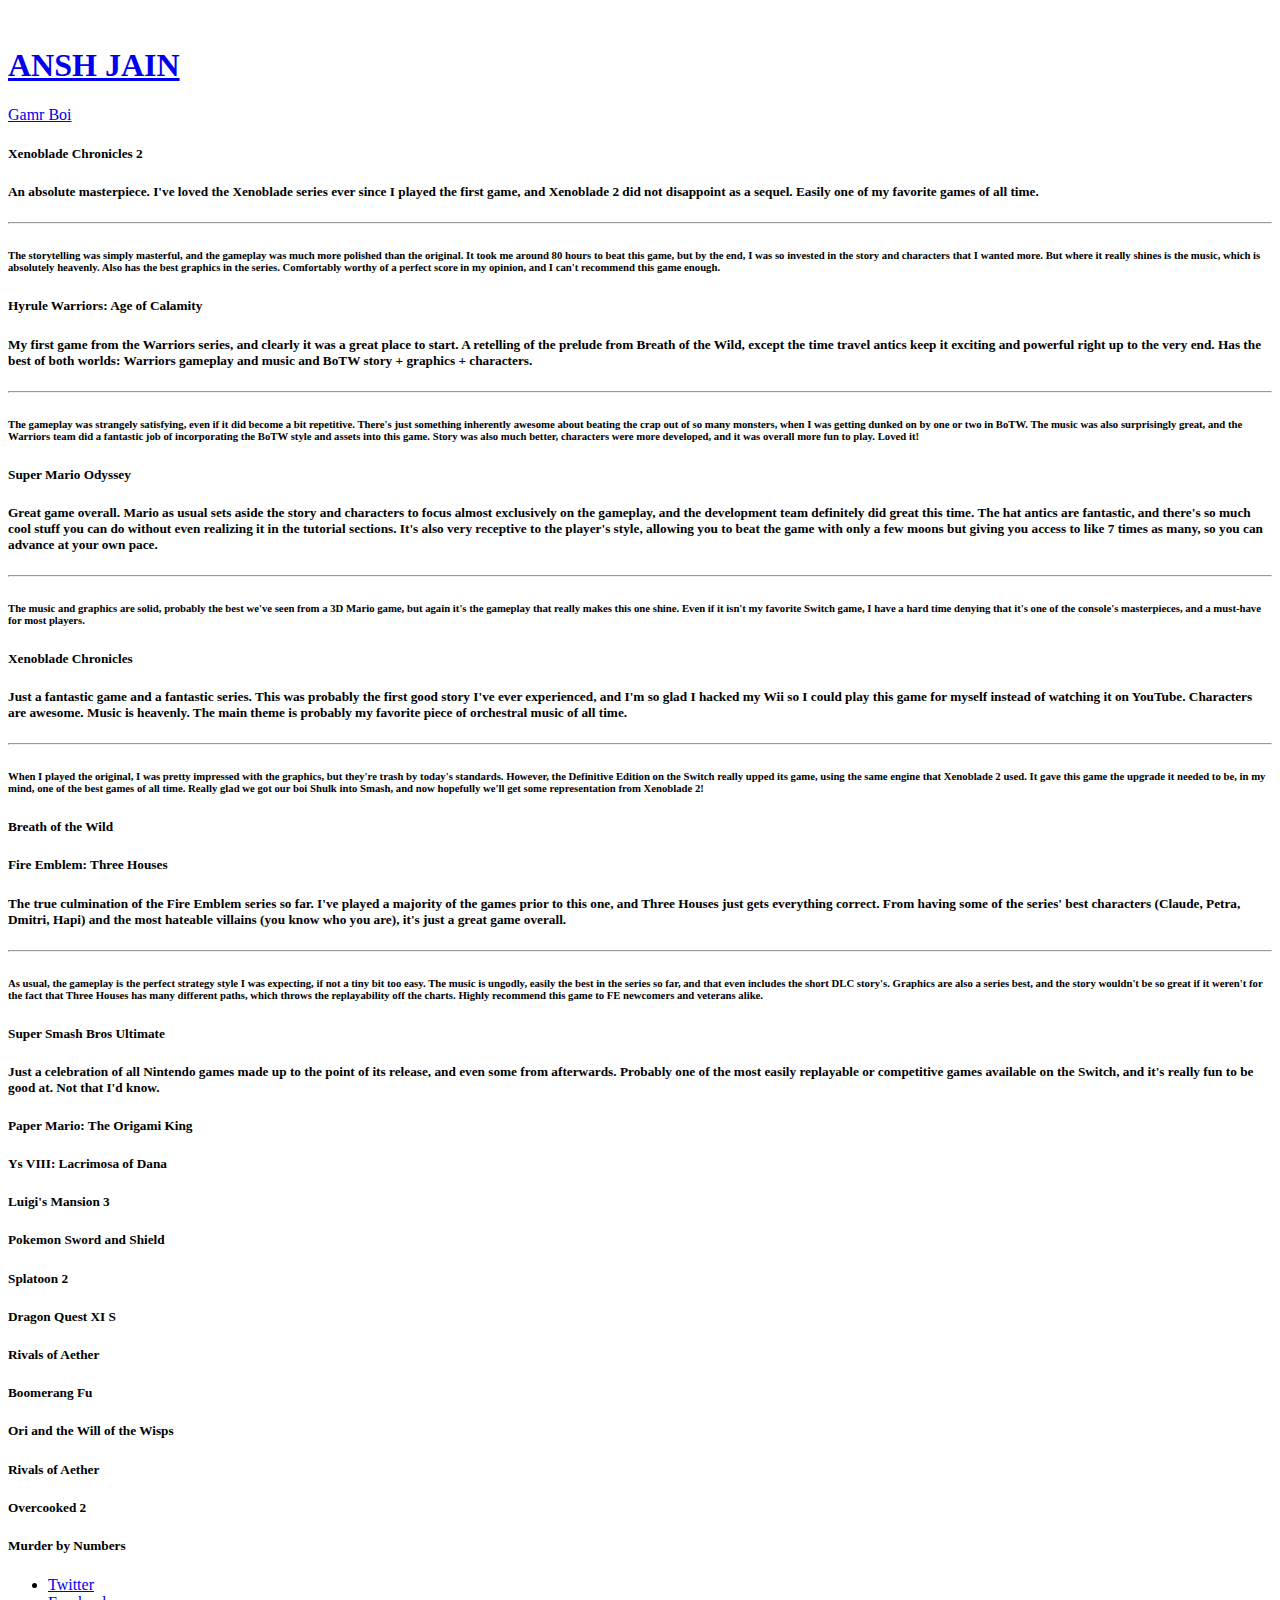
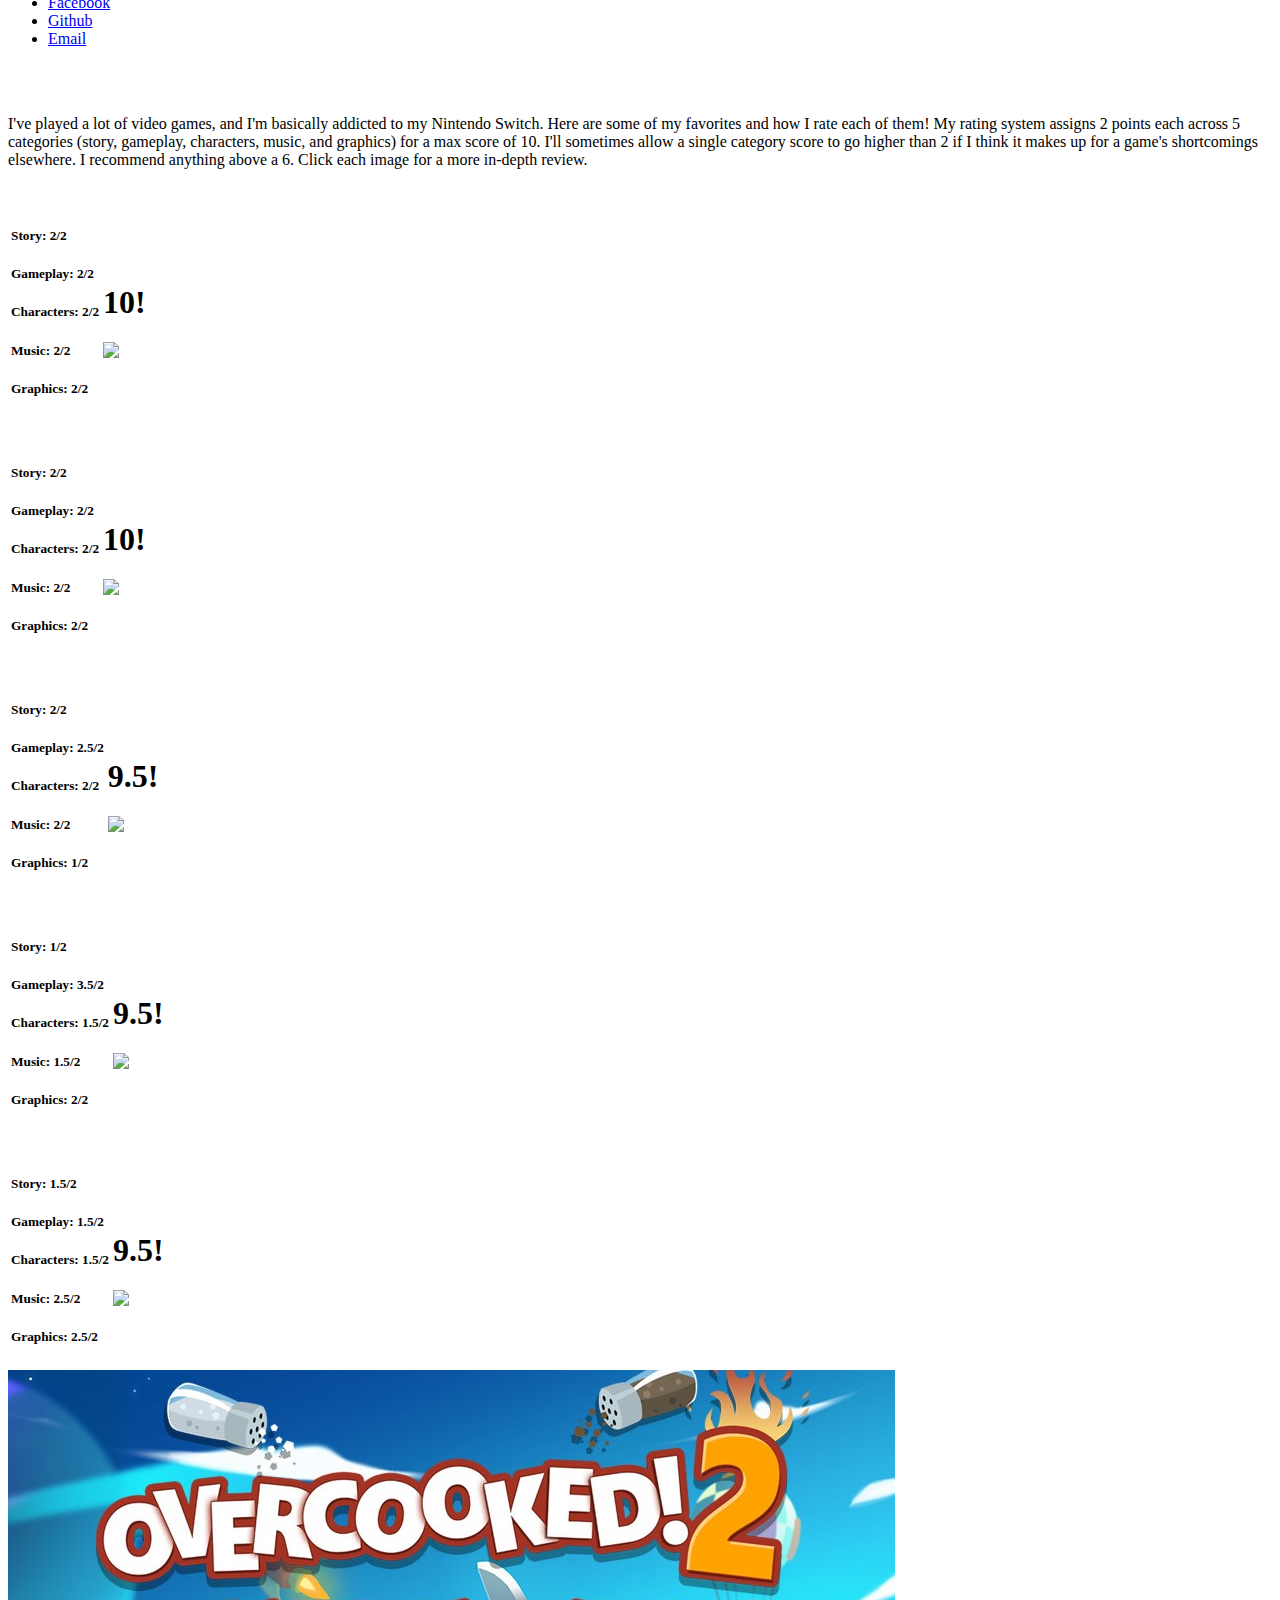
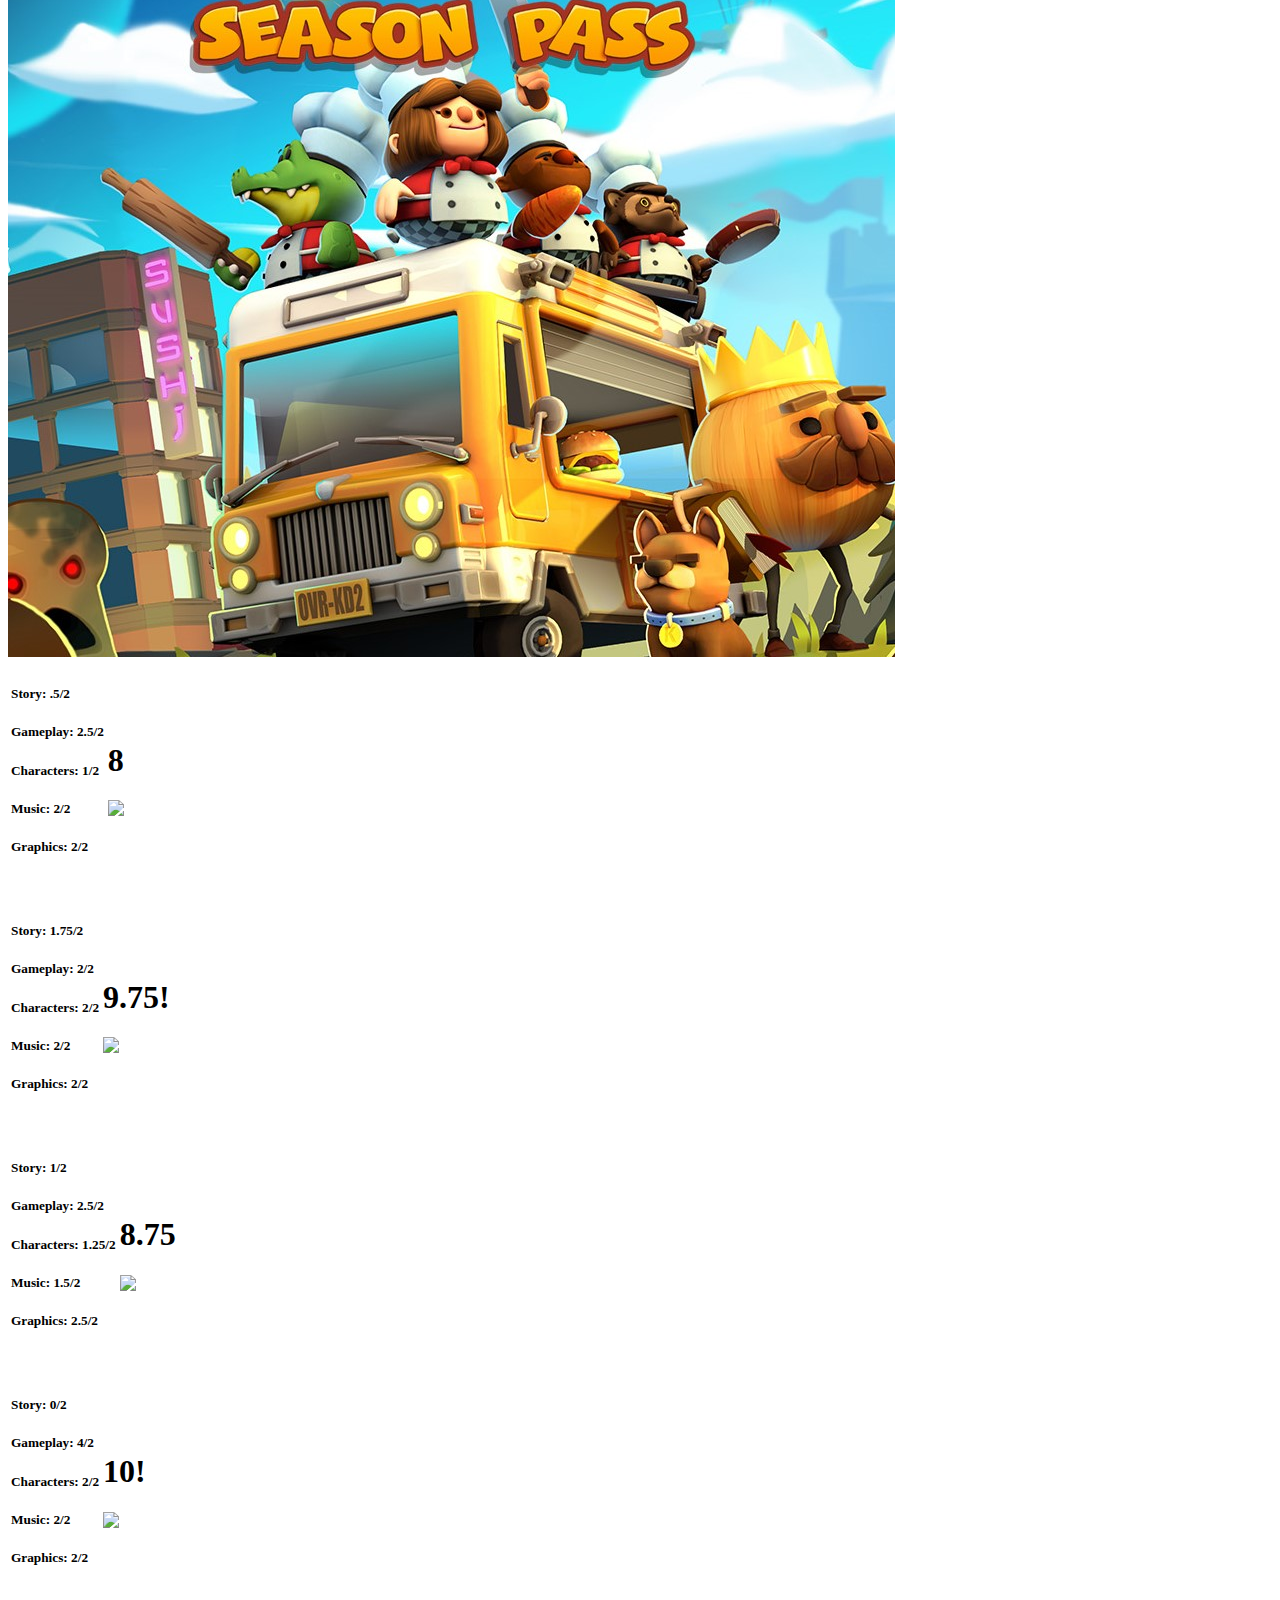
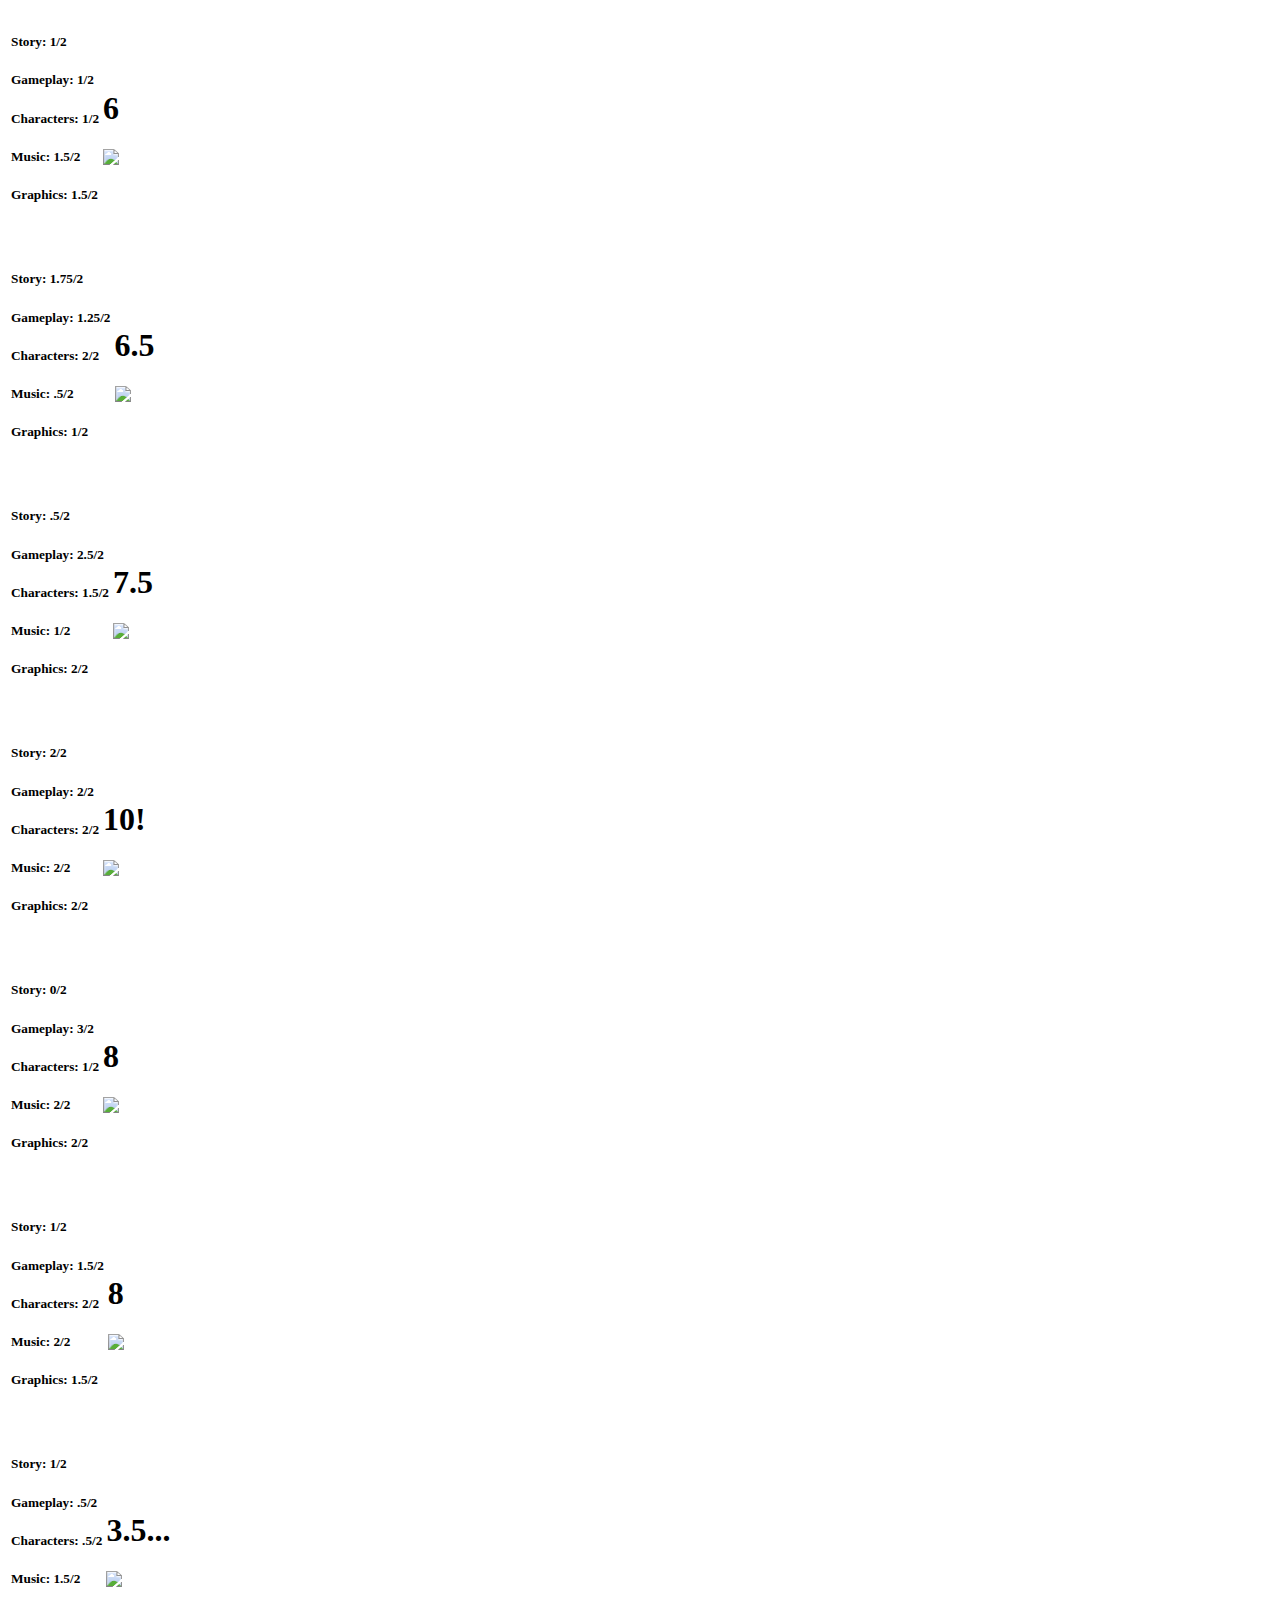
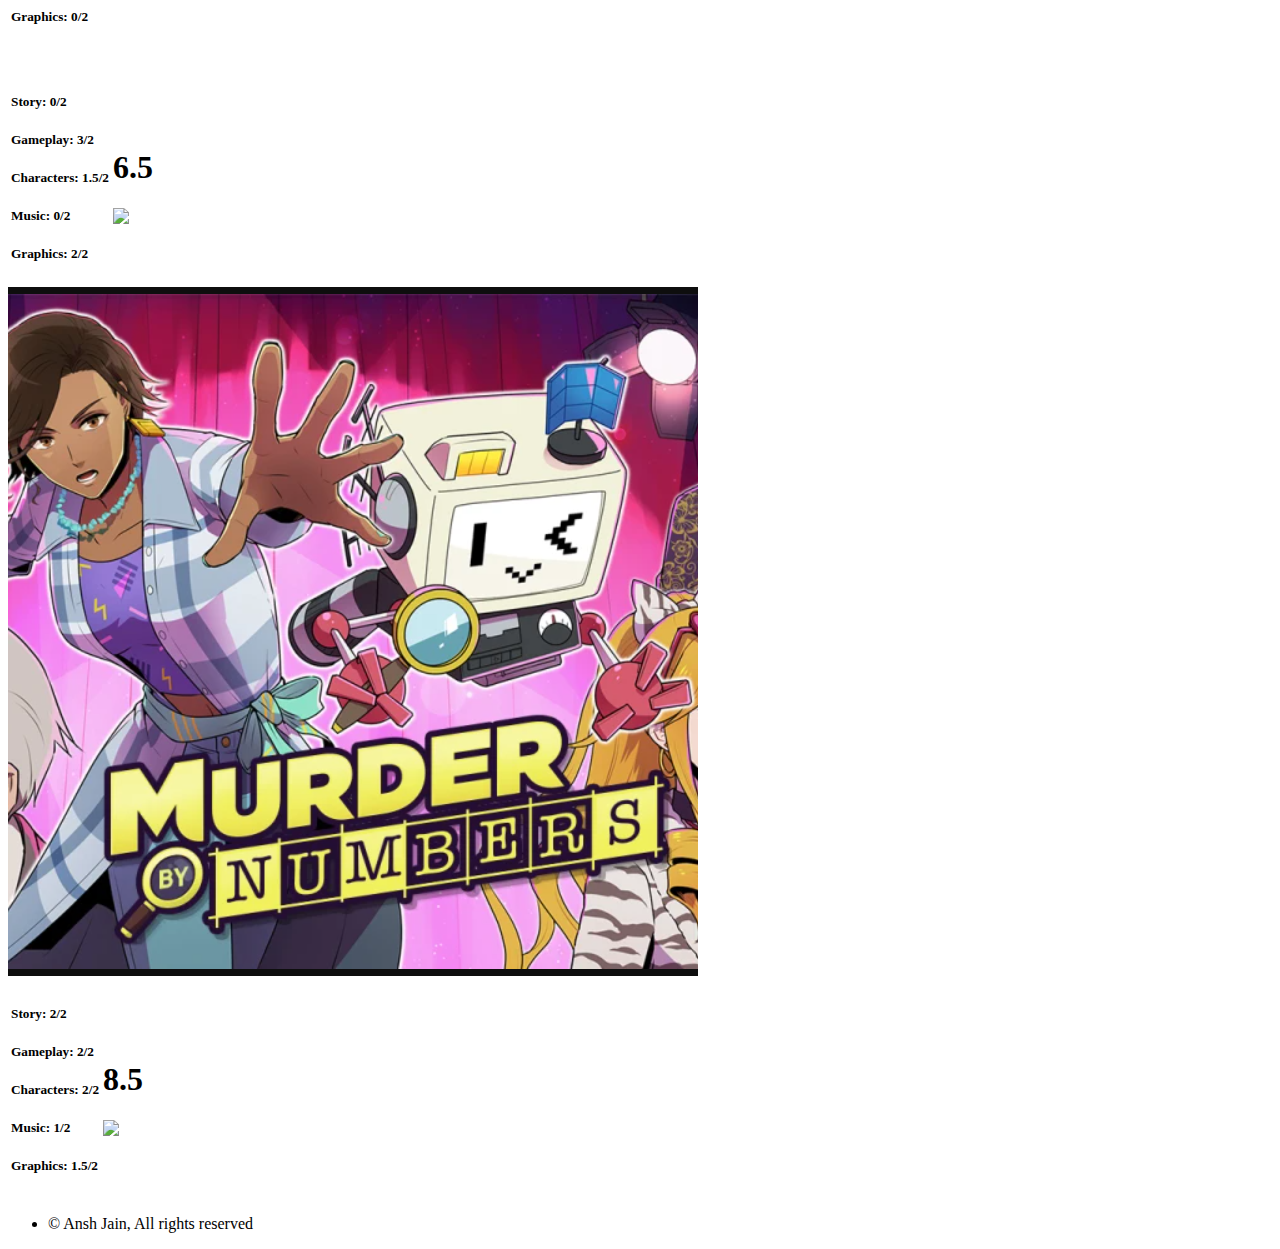
==== gamereviews.html @ 46b26604 "botw update" ====
<!DOCTYPE HTML>
<html>

<head>
    <title>Ansh Jain</title>
    <meta charset="utf-8" />
    <meta name="viewport"
        content="user-scalable=no, initial-scale=1, maximum-scale=1, minimum-scale=1, width=device-width">
    <meta property="og:title" content="Ansh Jain">
    <meta property="og:site_name" content="gamebot2">
    <meta property="og:url" content="gamebot2.com">
    <meta property="og:description" content="My name is Ansh Jain. I'm a CS major at UT Austin.">
    <meta property="og:type" content="profile">
    <link rel="stylesheet"
        href="https://cdn.rawgit.com/konpa/devicon/df6431e323547add1b4cf45992913f15286456d3/devicon.min.css">
    <link rel="stylesheet" href="assets/css/main.css" />
    <link rel="stylesheet" href="assets/css/game.css" />
    <link rel="stylesheet" href="assets/css/micromodal.min.css" />
    <link rel="icon" href="images/favicon.png" sizes="16x16" type="image/png">
    <script src="gamedisplay.js"></script>
</head>

<body class="is-preload">

    <!-- Header -->
    <div id="header">

        <div class="top">

            <!-- Logo -->
            <a href="index.html">
                <div id="logo">
                    <span class="image avatar48"><img src="images/AnshAvatar.png" alt="" /></span>
                    <h1 id="title">ANSH JAIN</h1>
                    <p>Gamr Boi</p>
                </div>
            </a>

            <!-- Nav -->
            <div id="xc2" class="review">
                <h5 class="title">Xenoblade Chronicles 2</h5>
                <h5 class="reviewtext">
                    An absolute masterpiece. I've loved the Xenoblade series
                    ever since I played the first game, and Xenoblade 2 did not
                    disappoint as a sequel. Easily one of my favorite games of all 
                    time.
                </h5>
                <hr>
                <h6>The storytelling was simply masterful, and the gameplay was much more polished than the original. It 
                    took me around 80 hours to beat this game, but by the end, I was so invested in the story and characters
                    that I wanted more. But where it really shines is the music, which is absolutely heavenly.
                    Also has the best graphics in the series. Comfortably worthy
                    of a perfect score in my opinion, and I can't recommend this game enough. 
                </h6>
            </div>

            <div id="hwaoc" class="review">
                <h5 class="title">Hyrule Warriors: Age of Calamity</h5>
                <h5 class="reviewtext">
                    My first game from the Warriors series, and clearly it was a great place
                    to start. A retelling of the prelude from Breath of the Wild, except the 
                    time travel antics keep it exciting and powerful right up to the very end. 
                    Has the best of both worlds: Warriors gameplay and music and BoTW story + graphics + characters.
                </h5>
                <hr>
                <h6>
                    The gameplay was strangely satisfying, even if it did become a bit repetitive.
                    There's just something inherently awesome about beating the crap out of so many
                    monsters, when I was getting dunked on by one or two in BoTW. The music was also surprisingly great, and the Warriors team did a fantastic job of incorporating the BoTW style and assets into this game. Story was also much better, characters were more developed, and it was overall more fun to play. Loved it!
                </h6>
            </div>

            <div id="smo" class="review">
                <h5 class="title">Super Mario Odyssey</h5>
                <h5 class="reviewtext">
                    Great game overall. Mario as usual sets aside the story and characters to focus almost
                    exclusively on the gameplay, and the development team definitely did great this time. 
                    The hat antics are fantastic, and there's so much cool stuff you can do without even 
                    realizing it in the tutorial sections. It's also very receptive to the player's style,
                    allowing you to beat the game with only a few moons but giving you access to like 7 times
                    as many, so you can advance at your own pace. 
                </h5>
                <hr>
                <h6>
                    The music and graphics are solid, probably the best we've seen from a 3D Mario game,
                    but again it's the gameplay that really makes this one shine. Even if it isn't my 
                    favorite Switch game, I have a hard time denying that it's one of the console's 
                    masterpieces, and a must-have for most players. 
                </h6>
            </div>

            <div id="xc" class="review">
                <h5 class="title">Xenoblade Chronicles</h5>
                <h5 class="reviewtext">
                    Just a fantastic game and a fantastic series. This was probably the first good 
                    story I've ever experienced, and I'm so glad I hacked my Wii so I could play this
                    game for myself instead of watching it on YouTube. Characters are awesome. Music is
                    heavenly. The main theme is probably my favorite piece of orchestral music of all time.
                </h5>
                <hr>
                <h6>
                    When I played the original, I was pretty impressed with the graphics, but they're trash 
                    by today's standards. However, the Definitive Edition on the Switch really upped its game,
                    using the same engine that Xenoblade 2 used. It gave this game the upgrade it needed to be,
                    in my mind, one of the best games of all time. Really glad we got our boi Shulk into Smash,
                    and now hopefully we'll get some representation from Xenoblade 2!
                </h6>
            </div>

            <div id="botw" class="review">
                <h5 class="title">Breath of the Wild</h5>
            </div>

            <div id="fe3h" class="review">
                <h5 class="title">Fire Emblem: Three Houses</h5>
                <h5 class="reviewtext">
                    The true culmination of the Fire Emblem series so far. I've played a majority of the games 
                    prior to this one, and Three Houses just gets everything correct. From having some of the
                    series' best characters (Claude, Petra, Dmitri, Hapi) and the most hateable villains (you know
                    who you are), it's just a great game overall.
                </h5>
                <hr>
                <h6>
                    As usual, the gameplay is the perfect strategy style I was expecting, if not a tiny bit too easy. 
                    The music is ungodly, easily the best in the series so far, and that even includes the short DLC 
                    story's. Graphics are also a series best, and the story wouldn't be so great if it weren't for the 
                    fact that Three Houses has many different paths, which throws the replayability off the charts. 
                    Highly recommend this game to FE newcomers and veterans alike.
                </h6>
            </div>

            <div id="ssbu" class="review">
                <h5 class="title">Super Smash Bros Ultimate</h5>
                <h5 class="reviewtext">
                   Just a celebration of all Nintendo games made up to the point of its release, and 
                   even some from afterwards. Probably one of the most easily replayable or competitive 
                   games available on the Switch, and it's really fun to be good at. Not that I'd know.
                </h5>
            </div>

            <div id="pmok" class="review">
                <h5 class="title">Paper Mario: The Origami King</h5>
            </div>

            <div id="ys" class="review">
                <h5 class="title">Ys VIII: Lacrimosa of Dana</h5>
            </div>

            <div id="lm3" class="review">
                <h5 class="title">Luigi's Mansion 3</h5>
            </div>

            <div id="psps" class="review">
                <h5 class="title">Pokemon Sword and Shield</h5>
            </div>

            <div id="s2" class="review">
                <h5 class="title">Splatoon 2</h5>
            </div>

            <div id="dqxi" class="review">
                <h5 class="title">Dragon Quest XI S</h5>
            </div>

            <div id="roa" class="review">
                <h5 class="title">Rivals of Aether</h5>
            </div>

            <div id="bf" class="review">
                <h5 class="title">Boomerang Fu</h5>
            </div>

            <div id="oww" class="review">
                <h5 class="title">Ori and the Will of the Wisps</h5>
            </div>

            <div id="roa" class="review">
                <h5 class="title">Rivals of Aether</h5>
            </div>

            <div id="o2" class="review">
                <h5 class="title">Overcooked 2</h5>
            </div>

            <div id="mbn" class="review">
                <h5 class="title">Murder by Numbers</h5>
            </div>

        </div>

        <div class="bottom">

            <!-- Social Icons -->
            <ul class="icons">
                <li><a href="http://www.linkedin.com/in/anshjain-145" class="icon fa-linkedin"><span
                            class="label">Twitter</span></a></li>
                <li><a href="https://www.facebook.com/profile.php?id=100011548208256" class="icon fa-facebook"><span
                            class="label">Facebook</span></a></li>
                <li><a href="https://github.com/Gamebot2" class="icon fa-github"><span class="label">Github</span></a>
                </li>
                <li><a href="mailto:ansh.jain1@outlook.com" class="icon fa-envelope"><span
                            class="label">Email</span></a></li>
            </ul>

        </div>

    </div>

    <!-- Main -->
    <div id="main">

        <!-- Intro -->
        <section id="top" class="one dark cover" style="background-image:url('./gameimages/background.jpg');">
            <div class="container">

                <header style="color:white;width:50%;margin-left:auto;margin-right:auto;">
                    <h2 class="alt"><strong style="font-weight: bolder;">Videogame Reviews!</strong>
                </header>

            </div>
        </section>


        <!-- Portfolio -->
        <section id="portfolio" class="two">
            <div class="container">

                <p>
                    I've played a lot of video games, and I'm basically addicted to my Nintendo Switch. Here are some of
                    my favorites and how I rate each of them! My rating system assigns 2 points each across 
                    5 categories (story, gameplay, characters, music, and graphics) for a max score of 10. I'll
                    sometimes allow a single category score to go higher than 2 if I think it makes up for a game's
                    shortcomings elsewhere. I recommend anything above a 6. Click each image for a more in-depth review.
                </p>

                <div class="row">
                    <div class="col-4 col-12-mobile">
                        <article class="item">
                            <a class="image fit" onclick="toggleReview('xc2')">
                                <img src="gameimages/xc2.jpg" alt="" />
                            </a>
                            <table style="padding: 0;">
                                <tr>
                                    <td>
                                        <header>
                                            <div class="ratings" style="text-align: left;">
                                                <h5>Story: <span class="rating">2/2</span></h5>
                                                <h5>Gameplay: <span class="rating">2/2</span></h5>
                                                <h5>Characters: <span class="rating">2/2</span></h5>
                                                <h5>Music: <span class="rating">2/2</span></h5>
                                                <h5>Graphics: <span class="rating">2/2</span></h5>
                                            </div>
                                        </header>
                                    </td>
                                    <td class="hullo">
                                        <h1 class="score">10!</h1>
                                        <img class="switch" src="gameimages/nswitch.png">
                                    </td>
                                </tr>
                            </table>
                        </article>
                        <article class="item">
                            <a class="image fit" onclick="toggleReview('fe3h')">
                                <img src="gameimages/fe3h.jpg" alt="" />
                            </a>
                            <table style="padding: 0;">
                                <tr>
                                    <td>
                                        <header>
                                            <div class="ratings" style="text-align: left;">
                                                <h5>Story: <span class="rating">2/2</span></h5>
                                                <h5>Gameplay: <span class="rating">2/2</span></h5>
                                                <h5>Characters: <span class="rating">2/2</span></h5>
                                                <h5>Music: <span class="rating">2/2</span></h5>
                                                <h5>Graphics: <span class="rating">2/2</span></h5>
                                            </div>
                                        </header>
                                    </td>
                                    <td class="hullo">
                                        <h1 class="score">10!</h1>
                                        <img class="switch" src="gameimages/nswitch.png">
                                    </td>
                                </tr>
                            </table>
                        </article>

                        <article class="item">
                            <a class="image fit" onclick="toggleReview('ys')">
                                <img src="gameimages/ys.jpg" alt="" />
                            </a>
                            <table style="padding: 0;">
                                <tr>
                                    <td>
                                        <header>
                                            <div class="ratings" style="text-align: left;">
                                                <h5>Story: <span class="rating">2/2</span></h5>
                                                <h5>Gameplay: <span class="rating">2.5/2</span></h5>
                                                <h5>Characters: <span class="rating">2/2</span></h5>
                                                <h5>Music: <span class="rating">2/2</span></h5>
                                                <h5>Graphics: <span class="rating">1/2</span></h5>
                                            </div>
                                        </header>
                                    </td>
                                    <td class="hullo">
                                        <h1 class="score">9.5!</h1>
                                        <img class="switch" src="gameimages/nswitch.png">
                                    </td>
                                </tr>
                            </table>
                        </article>

                        <article class="item">
                            <a class="image fit" onclick="toggleReview('s2')">
                                <img src="gameimages/s2.jpg" alt="" />
                            </a>
                            <table style="padding: 0;">
                                <tr>
                                    <td>
                                        <header>
                                            <div class="ratings" style="text-align: left;">
                                                <h5>Story: <span class="rating">1/2</span></h5>
                                                <h5>Gameplay: <span class="rating">3.5/2</span></h5>
                                                <h5>Characters: <span class="rating">1.5/2</span></h5>
                                                <h5>Music: <span class="rating">1.5/2</span></h5>
                                                <h5>Graphics: <span class="rating">2/2</span></h5>
                                            </div>
                                        </header>
                                    </td>
                                    <td class="hullo">
                                        <h1 class="score">9.5!</h1>
                                        <img class="switch" src="gameimages/nswitch.png">
                                    </td>
                                </tr>
                            </table>
                        </article>

                        <article class="item">
                            <a class="image fit" onclick="toggleReview('oww')">
                                <img src="gameimages/oww.jpg" alt="" />
                            </a>
                            <table style="padding: 0;">
                                <tr>
                                    <td>
                                        <header>
                                            <div class="ratings" style="text-align: left;">
                                                <h5>Story: <span class="rating">1.5/2</span></h5>
                                                <h5>Gameplay: <span class="rating">1.5/2</span></h5>
                                                <h5>Characters: <span class="rating">1.5/2</span></h5>
                                                <h5>Music: <span class="rating">2.5/2</span></h5>
                                                <h5>Graphics: <span class="rating">2.5/2</span></h5>
                                            </div>
                                        </header>
                                    </td>
                                    <td class="hullo">
                                        <h1 class="score">9.5!</h1>
                                        <img class="switch" src="gameimages/nswitch.png">
                                    </td>
                                </tr>
                            </table>
                        </article>

                        <article class="item">
                            <a class="image fit" onclick="toggleReview('o2')">
                                <img src="gameimages/o2.jpg" alt="" />
                            </a>
                            <table style="padding: 0;">
                                <tr>
                                    <td>
                                        <header>
                                            <div class="ratings" style="text-align: left;">
                                                <h5>Story: <span class="rating">.5/2</span></h5>
                                                <h5>Gameplay: <span class="rating">2.5/2</span></h5>
                                                <h5>Characters: <span class="rating">1/2</span></h5>
                                                <h5>Music: <span class="rating">2/2</span></h5>
                                                <h5>Graphics: <span class="rating">2/2</span></h5>
                                            </div>
                                        </header>
                                    </td>
                                    <td class="hullo">
                                        <h1 class="score">8</h1>
                                        <img class="switch" src="gameimages/nswitch.png">
                                    </td>
                                </tr>
                            </table>
                        </article>

                    </div>

                    <!-- MIDDLE COLUMN -->
                    <div class="col-4 col-12-mobile">
                        <article class="item">
                            <a class="image fit" onclick="toggleReview('hwaoc')">
                                <img src="gameimages/hwaoc.jpg" alt="" />
                            </a>
                            <table style="padding: 0;">
                                <tr>
                                    <td>
                                        <header>
                                            <div class="ratings" style="text-align: left;">
                                                <h5>Story: <span class="rating">1.75/2</span></h5>
                                                <h5>Gameplay: <span class="rating">2/2</span></h5>
                                                <h5>Characters: <span class="rating">2/2</span></h5>
                                                <h5>Music: <span class="rating">2/2</span></h5>
                                                <h5>Graphics: <span class="rating">2/2</span></h5>
                                            </div>
                                        </header>
                                    </td>
                                    <td class="hullo">
                                        <h1 class="score">9.75!</h1>
                                        <img class="switch" src="gameimages/nswitch.png">
                                    </td>
                                </tr>
                            </table>
                        </article>
                        <article class="item">
                            <a class="image fit"  onclick="toggleReview('botw')">
                                <img src="gameimages/botw.jpg" alt="" />
                            </a>
                            <table style="padding: 0;">
                                <tr>
                                    <td>
                                        <header>
                                            <div class="ratings" style="text-align: left;">
                                                <h5>Story: <span class="rating">1/2</span></h5>
                                                <h5>Gameplay: <span class="rating">2.5/2</span></h5>
                                                <h5>Characters: <span class="rating">1.25/2</span></h5>
                                                <h5>Music: <span class="rating">1.5/2</span></h5>
                                                <h5>Graphics: <span class="rating">2.5/2</span></h5>
                                            </div>
                                        </header>
                                    </td>
                                    <td class="hullo">
                                        <h1 class="score">8.75</h1>
                                        <img class="switch" src="gameimages/nswitch.png">
                                    </td>
                                </tr>
                            </table>
                        </article>
                        <article class="item">
                            <a class="image fit"  onclick="toggleReview('ssbu')">
                                <img src="gameimages/ssbu.jpg" alt="" />
                            </a>
                            <table style="padding: 0;">
                                <tr>
                                    <td>
                                        <header>
                                            <div class="ratings" style="text-align: left;">
                                                <h5>Story: <span class="rating">0/2</span></h5>
                                                <h5>Gameplay: <span class="rating">4/2</span></h5>
                                                <h5>Characters: <span class="rating">2/2</span></h5>
                                                <h5>Music: <span class="rating">2/2</span></h5>
                                                <h5>Graphics: <span class="rating">2/2</span></h5>
                                            </div>
                                        </header>
                                    </td>
                                    <td class="hullo">
                                        <h1 class="score">10!</h1>
                                        <img class="switch" src="gameimages/nswitch.png">
                                    </td>
                                </tr>
                            </table>
                        </article>

                        <article class="item">
                            <a class="image fit" onclick="toggleReview('lm3')">
                                <img src="gameimages/lm3.jpg" alt="" />
                            </a>
                            <table style="padding: 0;">
                                <tr>
                                    <td>
                                        <header>
                                            <div class="ratings" style="text-align: left;">
                                                <h5>Story: <span class="rating">1/2</span></h5>
                                                <h5>Gameplay: <span class="rating">1/2</span></h5>
                                                <h5>Characters: <span class="rating">1/2</span></h5>
                                                <h5>Music: <span class="rating">1.5/2</span></h5>
                                                <h5>Graphics: <span class="rating">1.5/2</span></h5>
                                            </div>
                                        </header>
                                    </td>
                                    <td class="hullo">
                                        <h1 class="score">6</h1>
                                        <img class="switch" src="gameimages/nswitch.png">
                                    </td>
                                </tr>
                            </table>
                        </article>

                        <article class="item">
                            <a class="image fit" onclick="toggleReview('dqxi')">
                                <img src="gameimages/dqxi.jpg" alt="" />
                            </a>
                            <table style="padding: 0;">
                                <tr>
                                    <td>
                                        <header>
                                            <div class="ratings" style="text-align: left;">
                                                <h5>Story: <span class="rating">1.75/2</span></h5>
                                                <h5>Gameplay: <span class="rating">1.25/2</span></h5>
                                                <h5>Characters: <span class="rating">2/2</span></h5>
                                                <h5>Music: <span class="rating">.5/2</span></h5>
                                                <h5>Graphics: <span class="rating">1/2</span></h5>
                                            </div>
                                        </header>
                                    </td>
                                    <td class="hullo">
                                        <h1 class="score">6.5</h1>
                                        <img class="switch" src="gameimages/nswitch.png">
                                    </td>
                                </tr>
                            </table>
                        </article>

                        <article class="item">
                            <a class="image fit" onclick="toggleReview('roa')">
                                <img src="gameimages/roa.jpg" alt="" />
                            </a>
                            <table style="padding: 0;">
                                <tr>
                                    <td>
                                        <header>
                                            <div class="ratings" style="text-align: left;">
                                                <h5>Story: <span class="rating">.5/2</span></h5>
                                                <h5>Gameplay: <span class="rating">2.5/2</span></h5>
                                                <h5>Characters: <span class="rating">1.5/2</span></h5>
                                                <h5>Music: <span class="rating">1/2</span></h5>
                                                <h5>Graphics: <span class="rating">2/2</span></h5>
                                            </div>
                                        </header>
                                    </td>
                                    <td class="hullo">
                                        <h1 class="score">7.5</h1>
                                        <img class="switch" src="gameimages/nswitch.png">
                                    </td>
                                </tr>
                            </table>
                        </article>

                    </div>

                    <!-- RIGHT COLUMN -->
                    <div class="col-4 col-12-mobile">
                        <article class="item">
                            <a class="image fit" onclick="toggleReview('xc')">
                                <img src="gameimages/xc.jpg" alt="" />
                            </a>
                            <table style="padding: 0;">
                                <tr>
                                    <td>
                                        <header>
                                            <div class="ratings" style="text-align: left;">
                                                <h5>Story: <span class="rating">2/2</span></h5>
                                                <h5>Gameplay: <span class="rating">2/2</span></h5>
                                                <h5>Characters: <span class="rating">2/2</span></h5>
                                                <h5>Music: <span class="rating">2/2</span></h5>
                                                <h5>Graphics: <span class="rating">2/2</span></h5>
                                            </div>
                                        </header>
                                    </td>
                                    <td class="hullo">
                                        <h1 class="score">10!</h1>
                                        <img class="switch" src="gameimages/nswitch.png">
                                    </td>
                                </tr>
                            </table>
                        </article>
                        <article class="item">
                            <a class="image fit"  onclick="toggleReview('smo')">
                                <img src="gameimages/smo.jpg" alt="" />
                            </a>
                            <table style="padding: 0;">
                                <tr>
                                    <td>
                                        <header>
                                            <div class="ratings" style="text-align: left;">
                                                <h5>Story: <span class="rating">0/2</span></h5>
                                                <h5>Gameplay: <span class="rating">3/2</span></h5>
                                                <h5>Characters: <span class="rating">1/2</span></h5>
                                                <h5>Music: <span class="rating">2/2</span></h5>
                                                <h5>Graphics: <span class="rating">2/2</span></h5>
                                            </div>
                                        </header>
                                    </td>
                                    <td class="hullo">
                                        <h1 class="score">8</h1>
                                        <img class="switch" src="gameimages/nswitch.png">
                                    </td>
                                </tr>
                            </table>
                        </article>
                        <article class="item">
                            <a class="image fit"  onclick="toggleReview('pmok')">
                                <img src="gameimages/pmok.jpg" alt="" />
                            </a>
                            <table style="padding: 0;">
                                <tr>
                                    <td>
                                        <header>
                                            <div class="ratings" style="text-align: left;">
                                                <h5>Story: <span class="rating">1/2</span></h5>
                                                <h5>Gameplay: <span class="rating">1.5/2</span></h5>
                                                <h5>Characters: <span class="rating">2/2</span></h5>
                                                <h5>Music: <span class="rating">2/2</span></h5>
                                                <h5>Graphics: <span class="rating">1.5/2</span></h5>
                                            </div>
                                        </header>
                                    </td>
                                    <td class="hullo">
                                        <h1 class="score">8</h1>
                                        <img class="switch" src="gameimages/nswitch.png">
                                    </td>
                                </tr>
                            </table>
                        </article>

                        <article class="item">
                            <a class="image fit" onclick="toggleReview('psps')">
                                <img src="gameimages/psps.jpg" alt="" />
                            </a>
                            <table style="padding: 0;">
                                <tr>
                                    <td>
                                        <header>
                                            <div class="ratings" style="text-align: left;">
                                                <h5>Story: <span class="rating">1/2</span></h5>
                                                <h5>Gameplay: <span class="rating">.5/2</span></h5>
                                                <h5>Characters: <span class="rating">.5/2</span></h5>
                                                <h5>Music: <span class="rating">1.5/2</span></h5>
                                                <h5>Graphics: <span class="rating">0/2</span></h5>
                                            </div>
                                        </header>
                                    </td>
                                    <td class="hullo">
                                        <h1 class="score">3.5...</h1>
                                        <img class="switch" src="gameimages/nswitch.png">
                                    </td>
                                </tr>
                            </table>
                        </article>

                        <article class="item">
                            <a class="image fit" onclick="toggleReview('bf')">
                                <img src="gameimages/bf.jpg" alt="" />
                            </a>
                            <table style="padding: 0;">
                                <tr>
                                    <td>
                                        <header>
                                            <div class="ratings" style="text-align: left;">
                                                <h5>Story: <span class="rating">0/2</span></h5>
                                                <h5>Gameplay: <span class="rating">3/2</span></h5>
                                                <h5>Characters: <span class="rating">1.5/2</span></h5>
                                                <h5>Music: <span class="rating">0/2</span></h5>
                                                <h5>Graphics: <span class="rating">2/2</span></h5>
                                            </div>
                                        </header>
                                    </td>
                                    <td class="hullo">
                                        <h1 class="score">6.5</h1>
                                        <img class="switch" src="gameimages/nswitch.png">
                                    </td>
                                </tr>
                            </table>
                        </article>

                        <article class="item">
                            <a class="image fit" onclick="toggleReview('mbn')">
                                <img src="gameimages/mbn.PNG" alt="" />
                            </a>
                            <table style="padding: 0;">
                                <tr>
                                    <td>
                                        <header>
                                            <div class="ratings" style="text-align: left;">
                                                <h5>Story: <span class="rating">2/2</span></h5>
                                                <h5>Gameplay: <span class="rating">2/2</span></h5>
                                                <h5>Characters: <span class="rating">2/2</span></h5>
                                                <h5>Music: <span class="rating">1/2</span></h5>
                                                <h5>Graphics: <span class="rating">1.5/2</span></h5>
                                            </div>
                                        </header>
                                    </td>
                                    <td class="hullo">
                                        <h1 class="score">8.5</h1>
                                        <img class="switch" src="gameimages/nswitch.png">
                                    </td>
                                </tr>
                            </table>
                        </article>

                    </div>
                </div>

            </div>
        </section>

    </div>

    <!-- Footer -->
    <div id="footer">

        <!-- Copyright -->
        <ul class="copyright">
            <li>&copy; Ansh Jain, All rights reserved</li>
        </ul>

    </div>

    <!-- Scripts -->
    <script src="assets/js/jquery.min.js"></script>
    <script src="assets/js/jquery.scrolly.min.js"></script>
    <script src="assets/js/jquery.scrollex.min.js"></script>
    <script src="assets/js/browser.min.js"></script>
    <script src="assets/js/breakpoints.min.js"></script>
    <script src="assets/js/micromodal.min.js"></script>
    <script src="assets/js/util.js"></script>
    <script src="assets/js/main.js"></script>

</body>

</html>
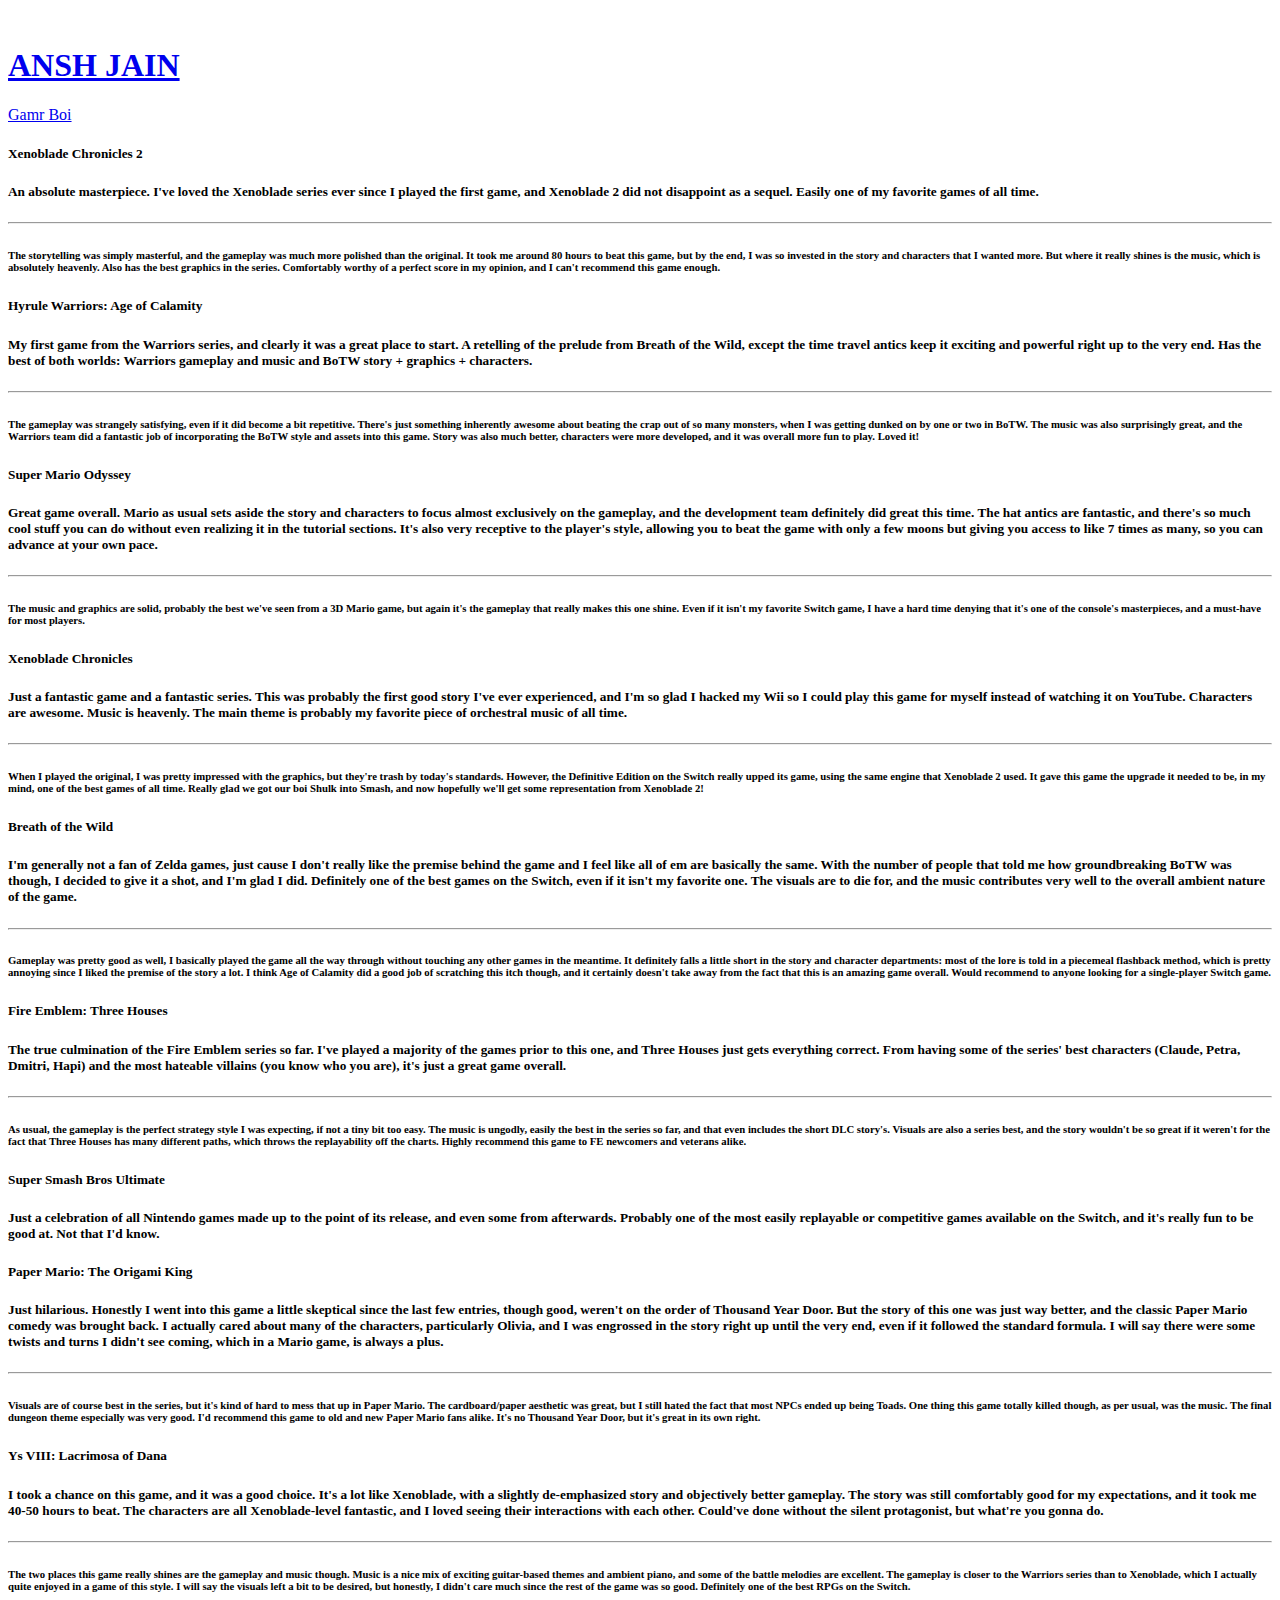
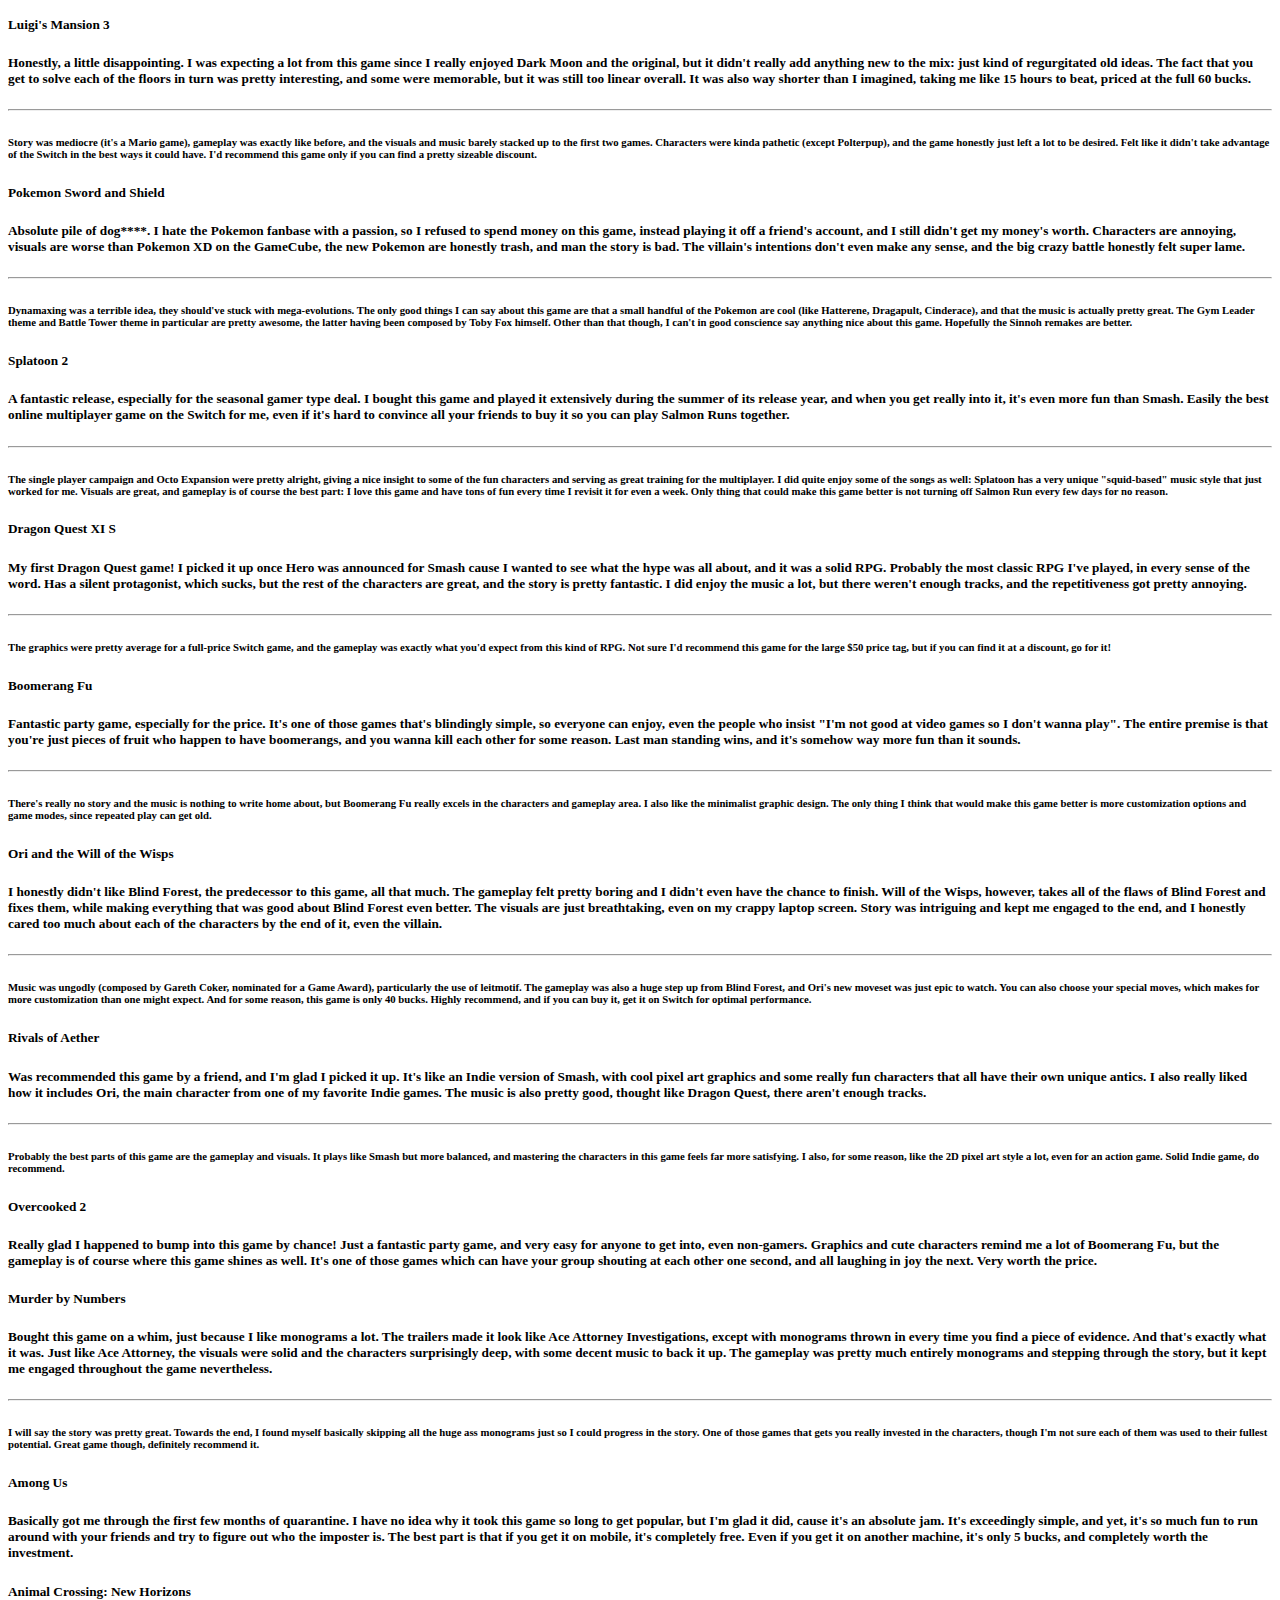
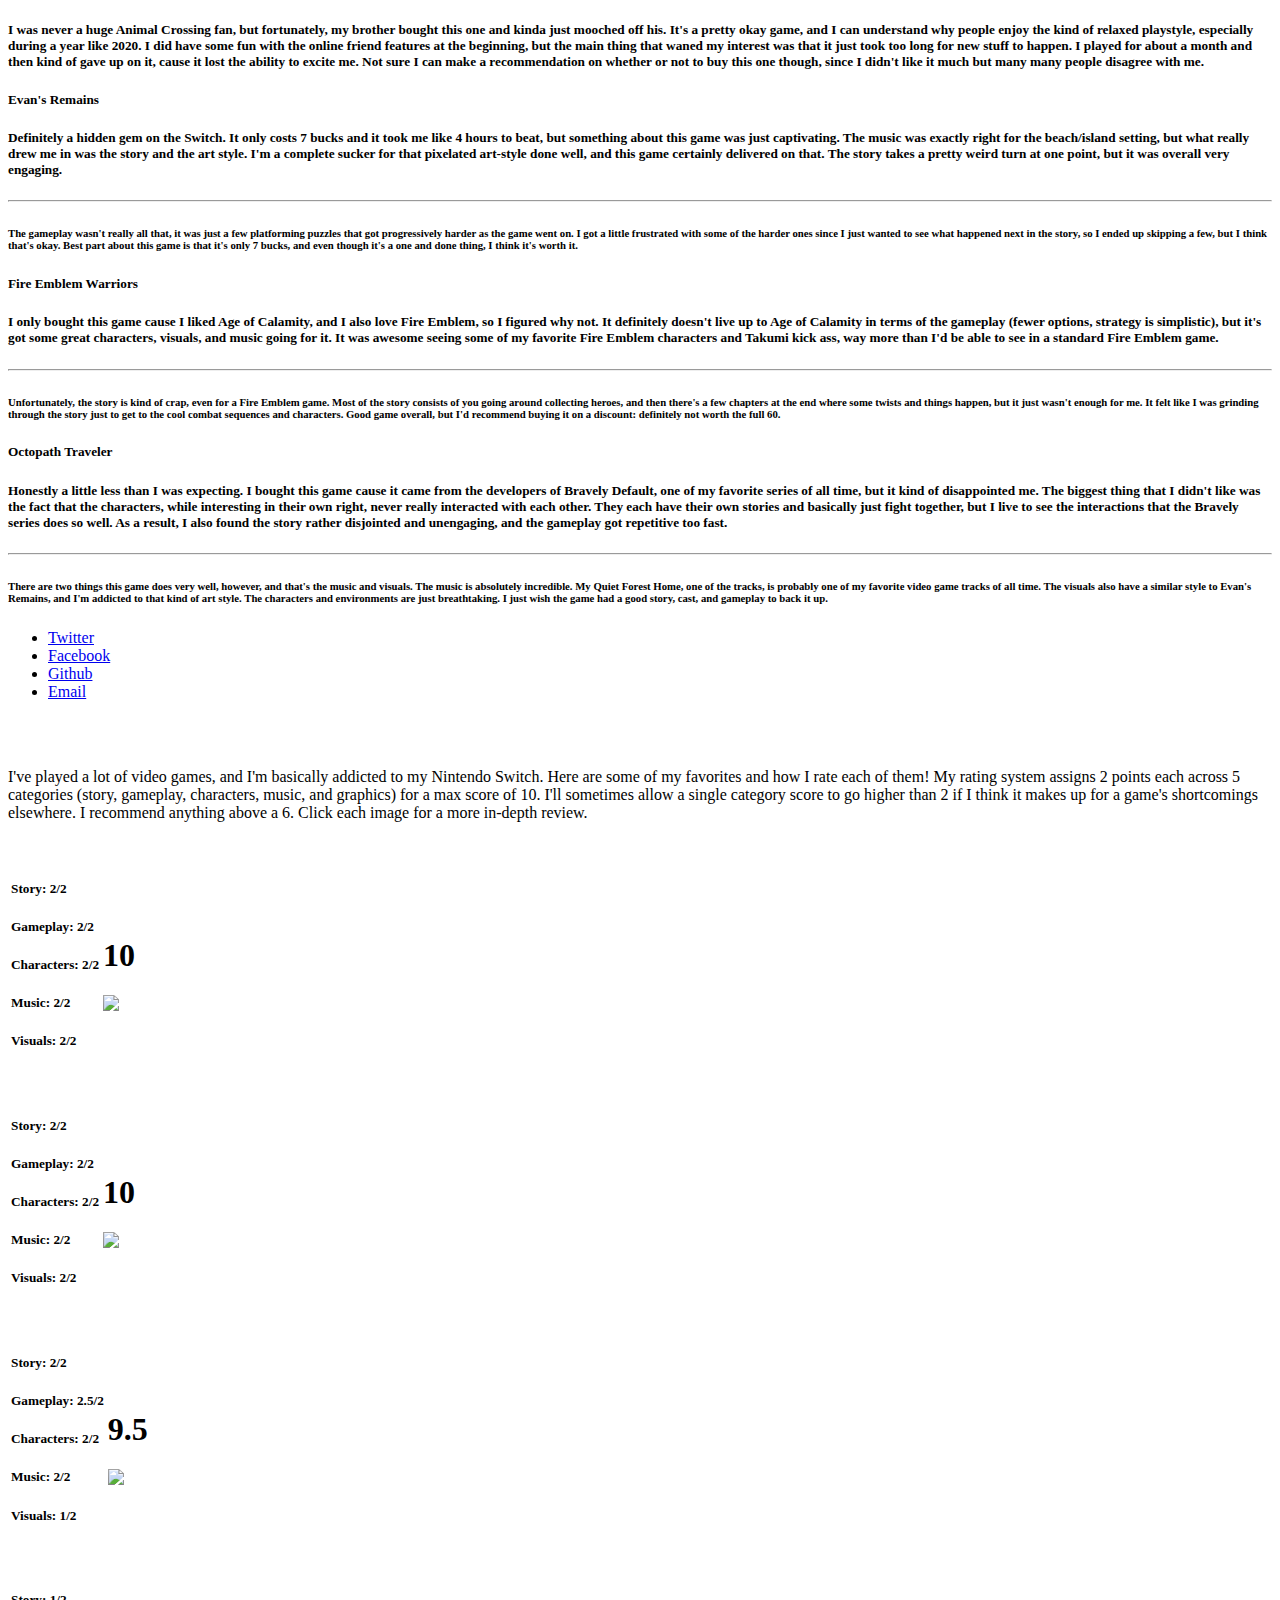
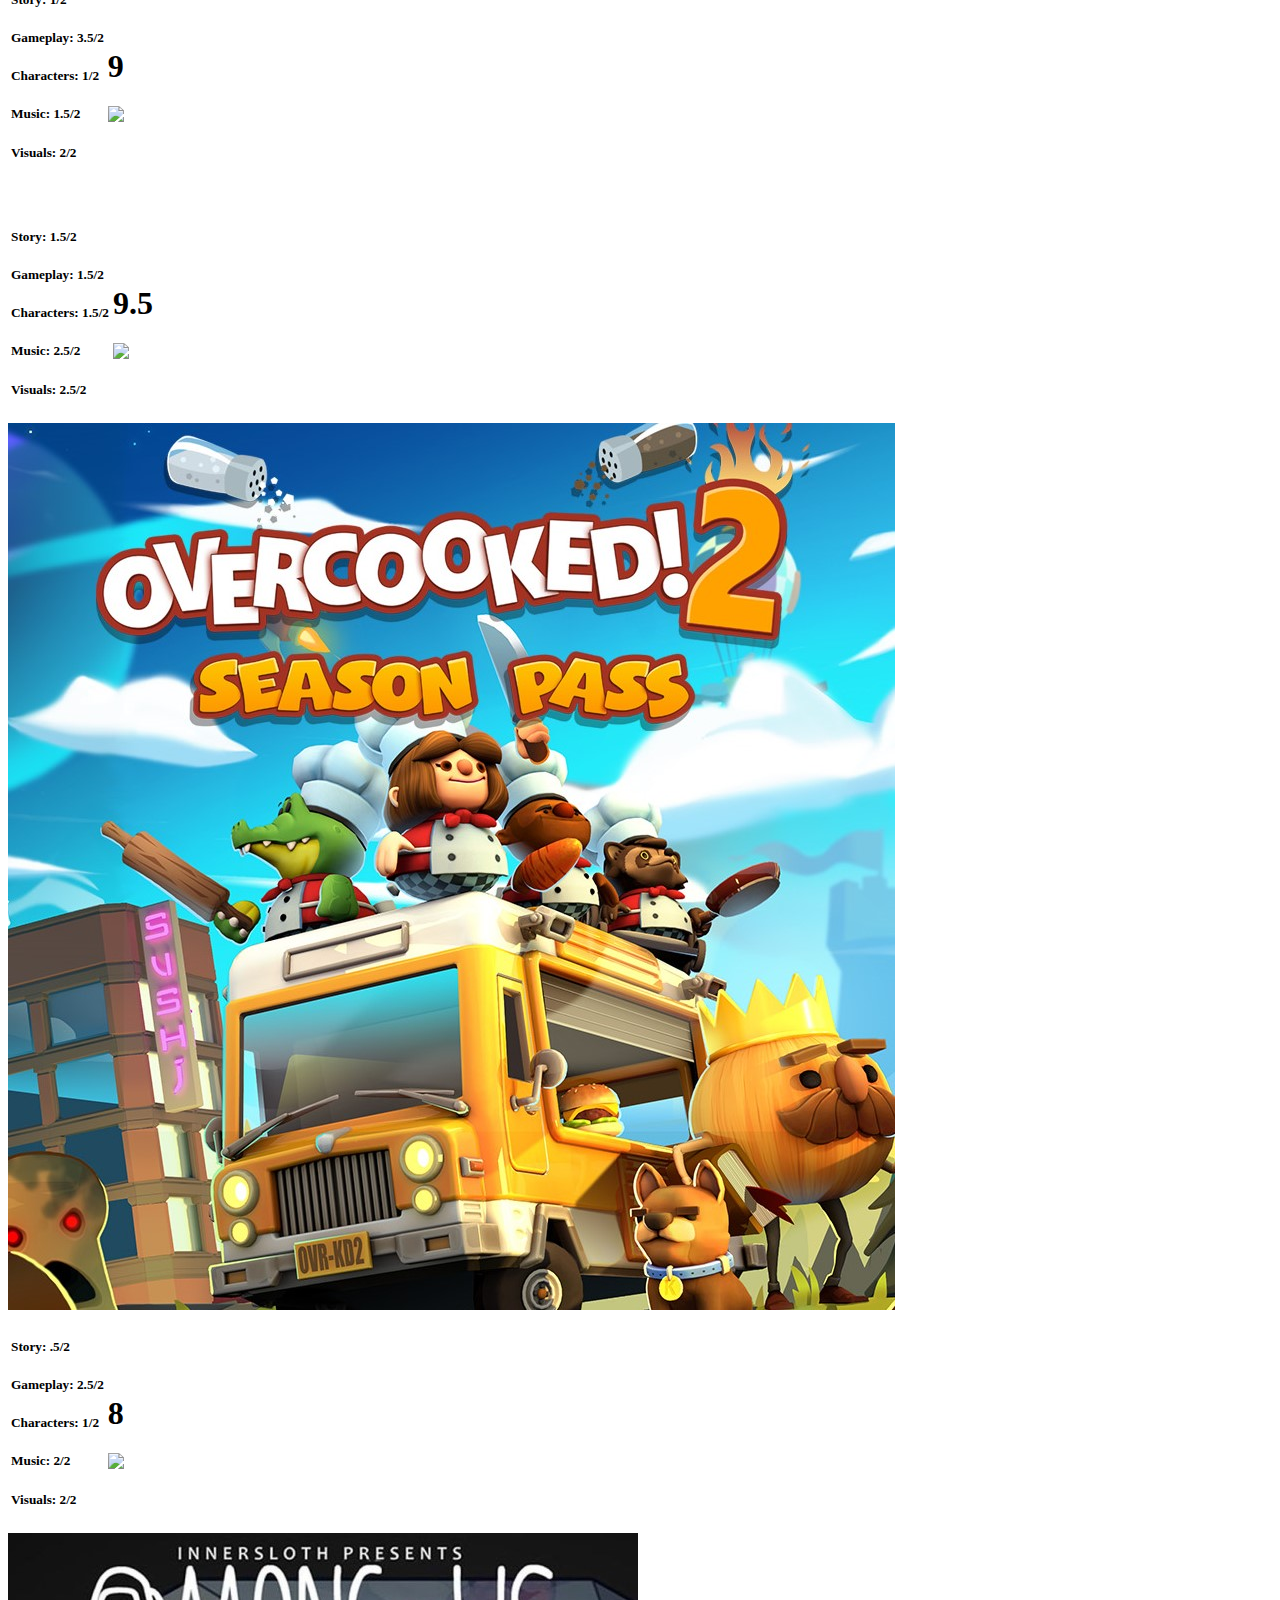
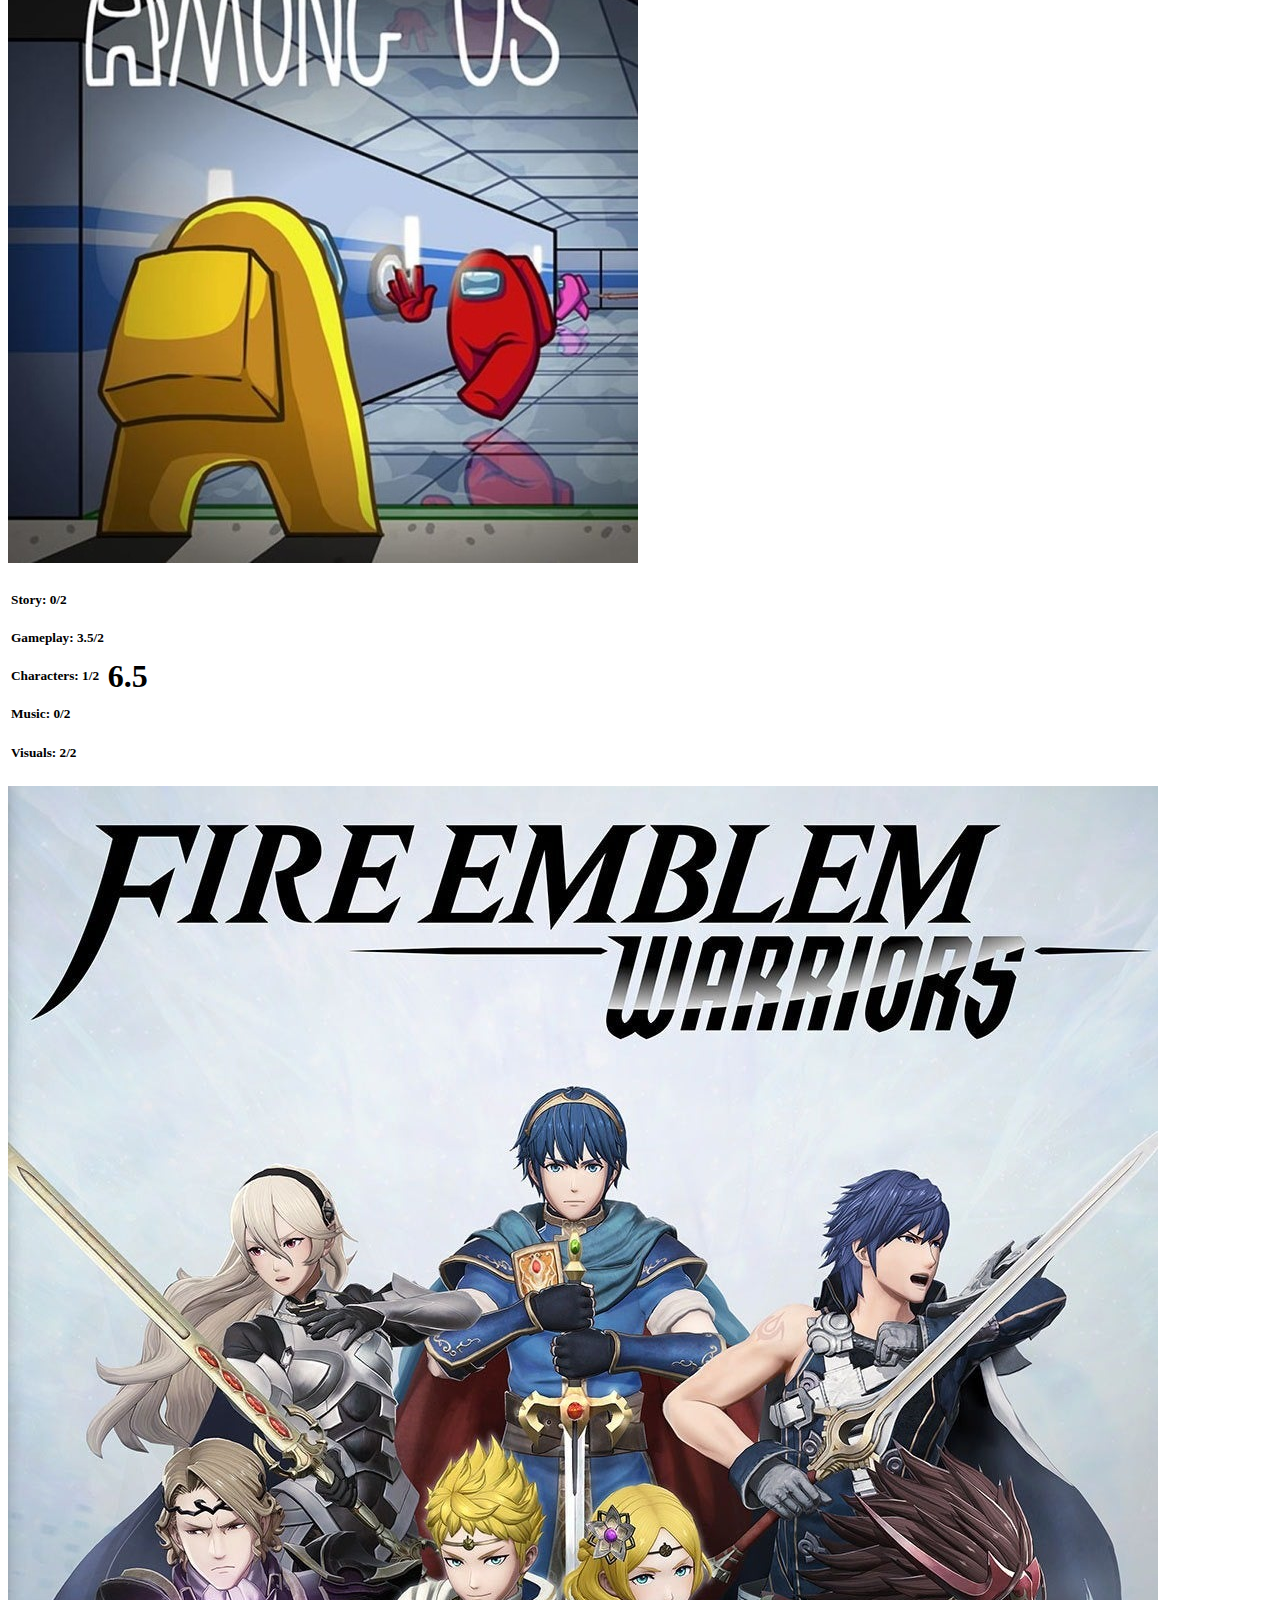
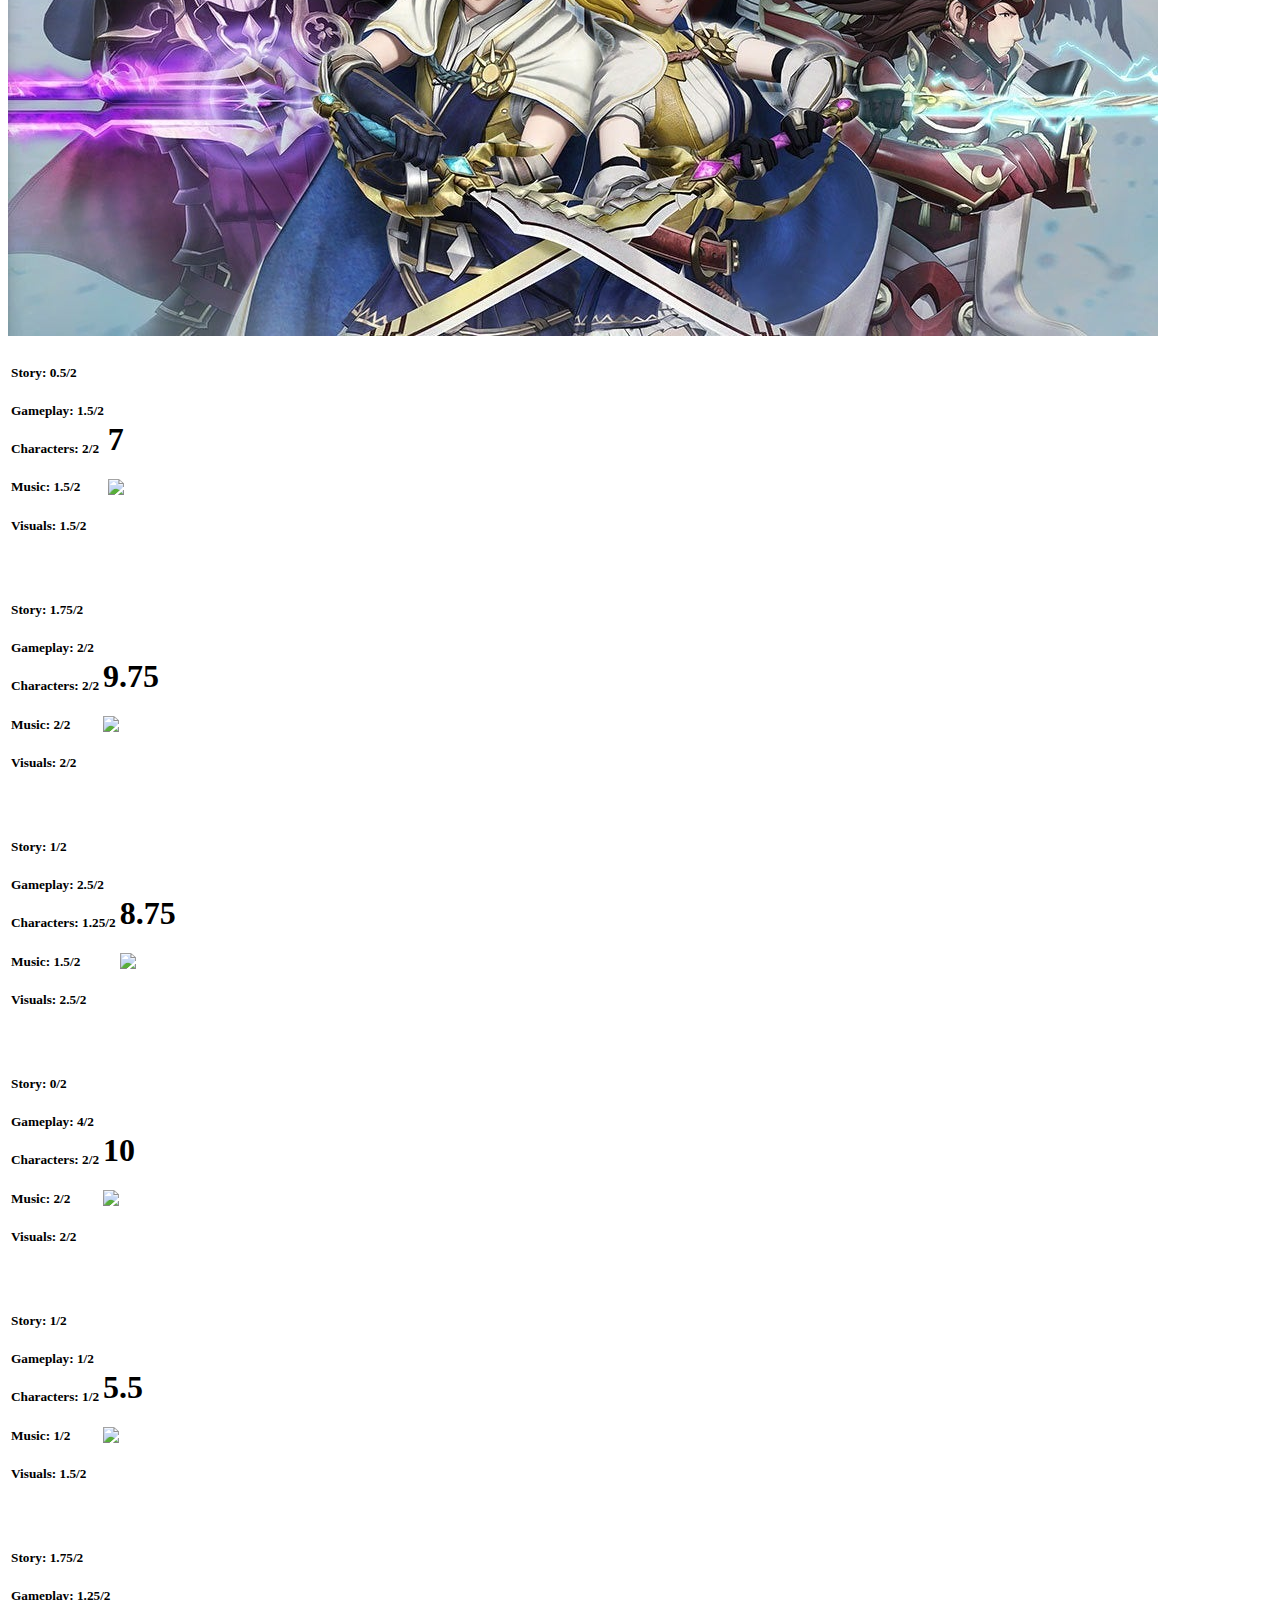
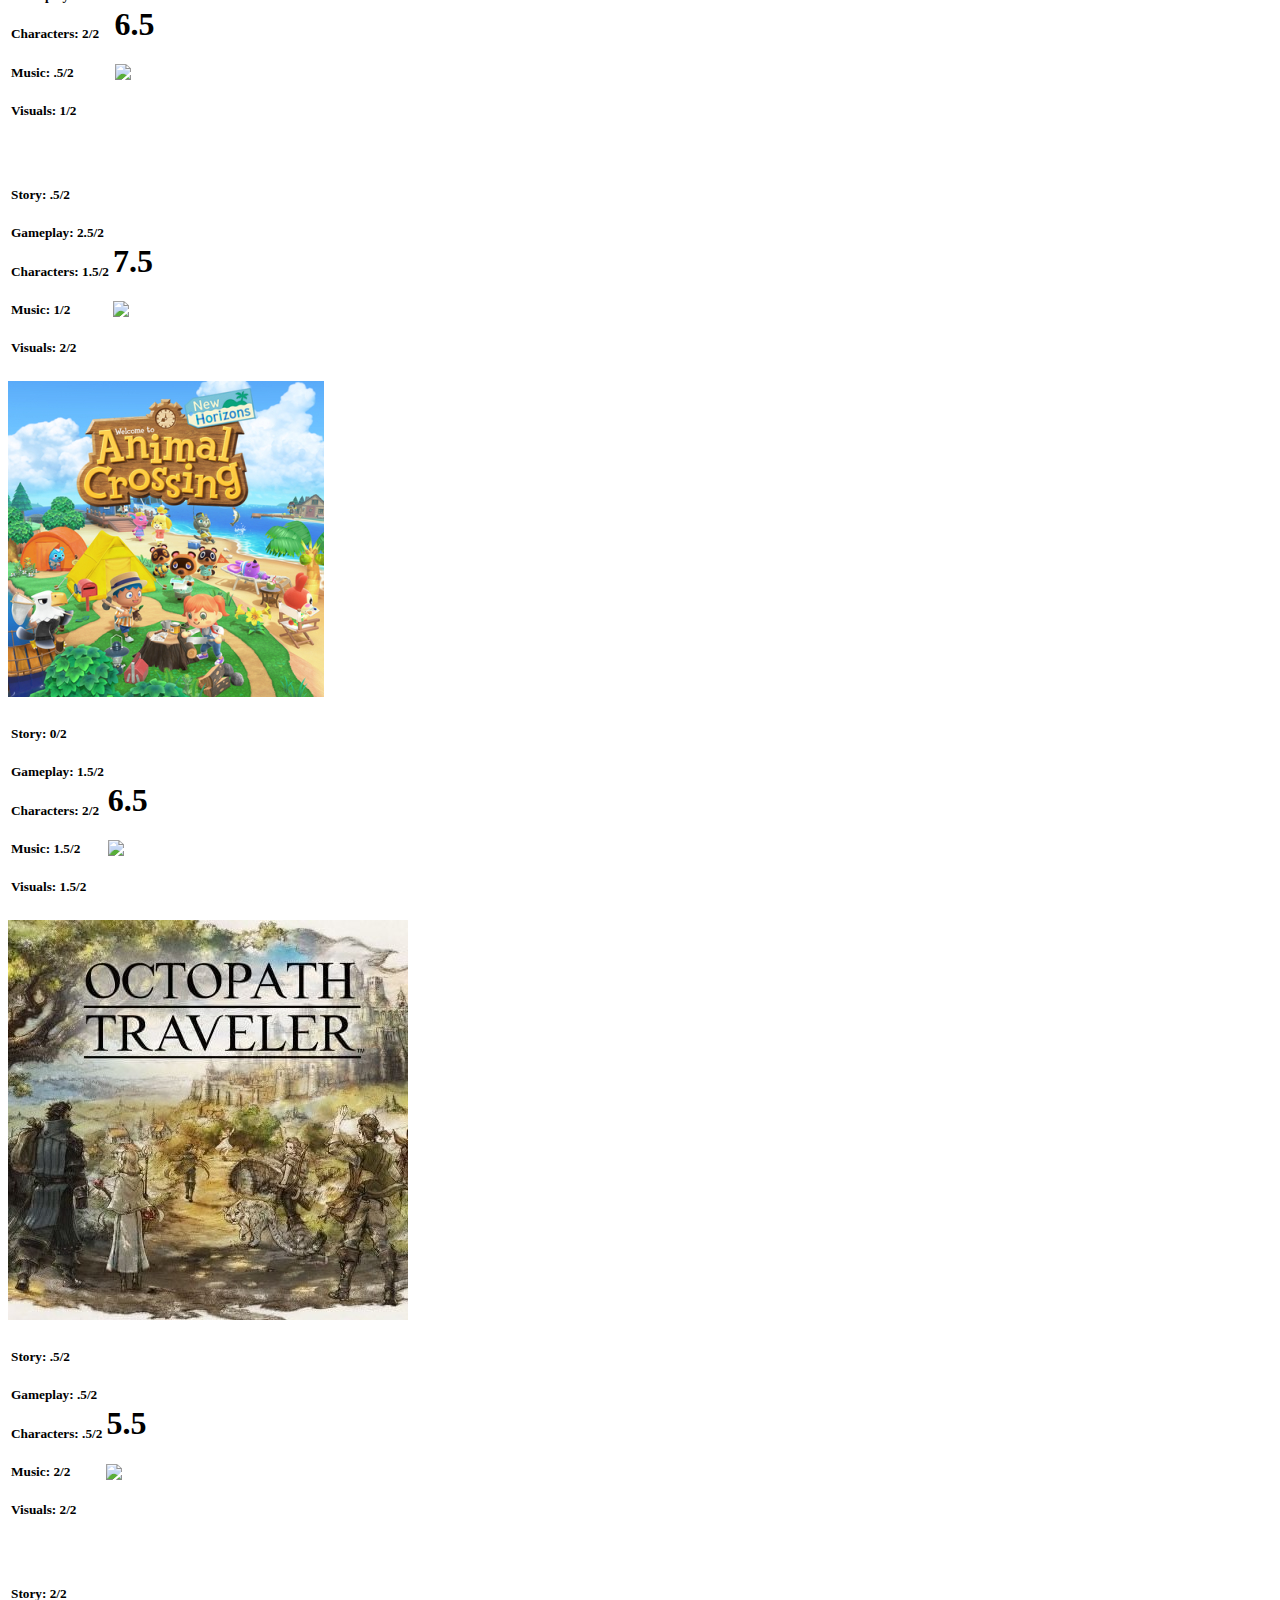
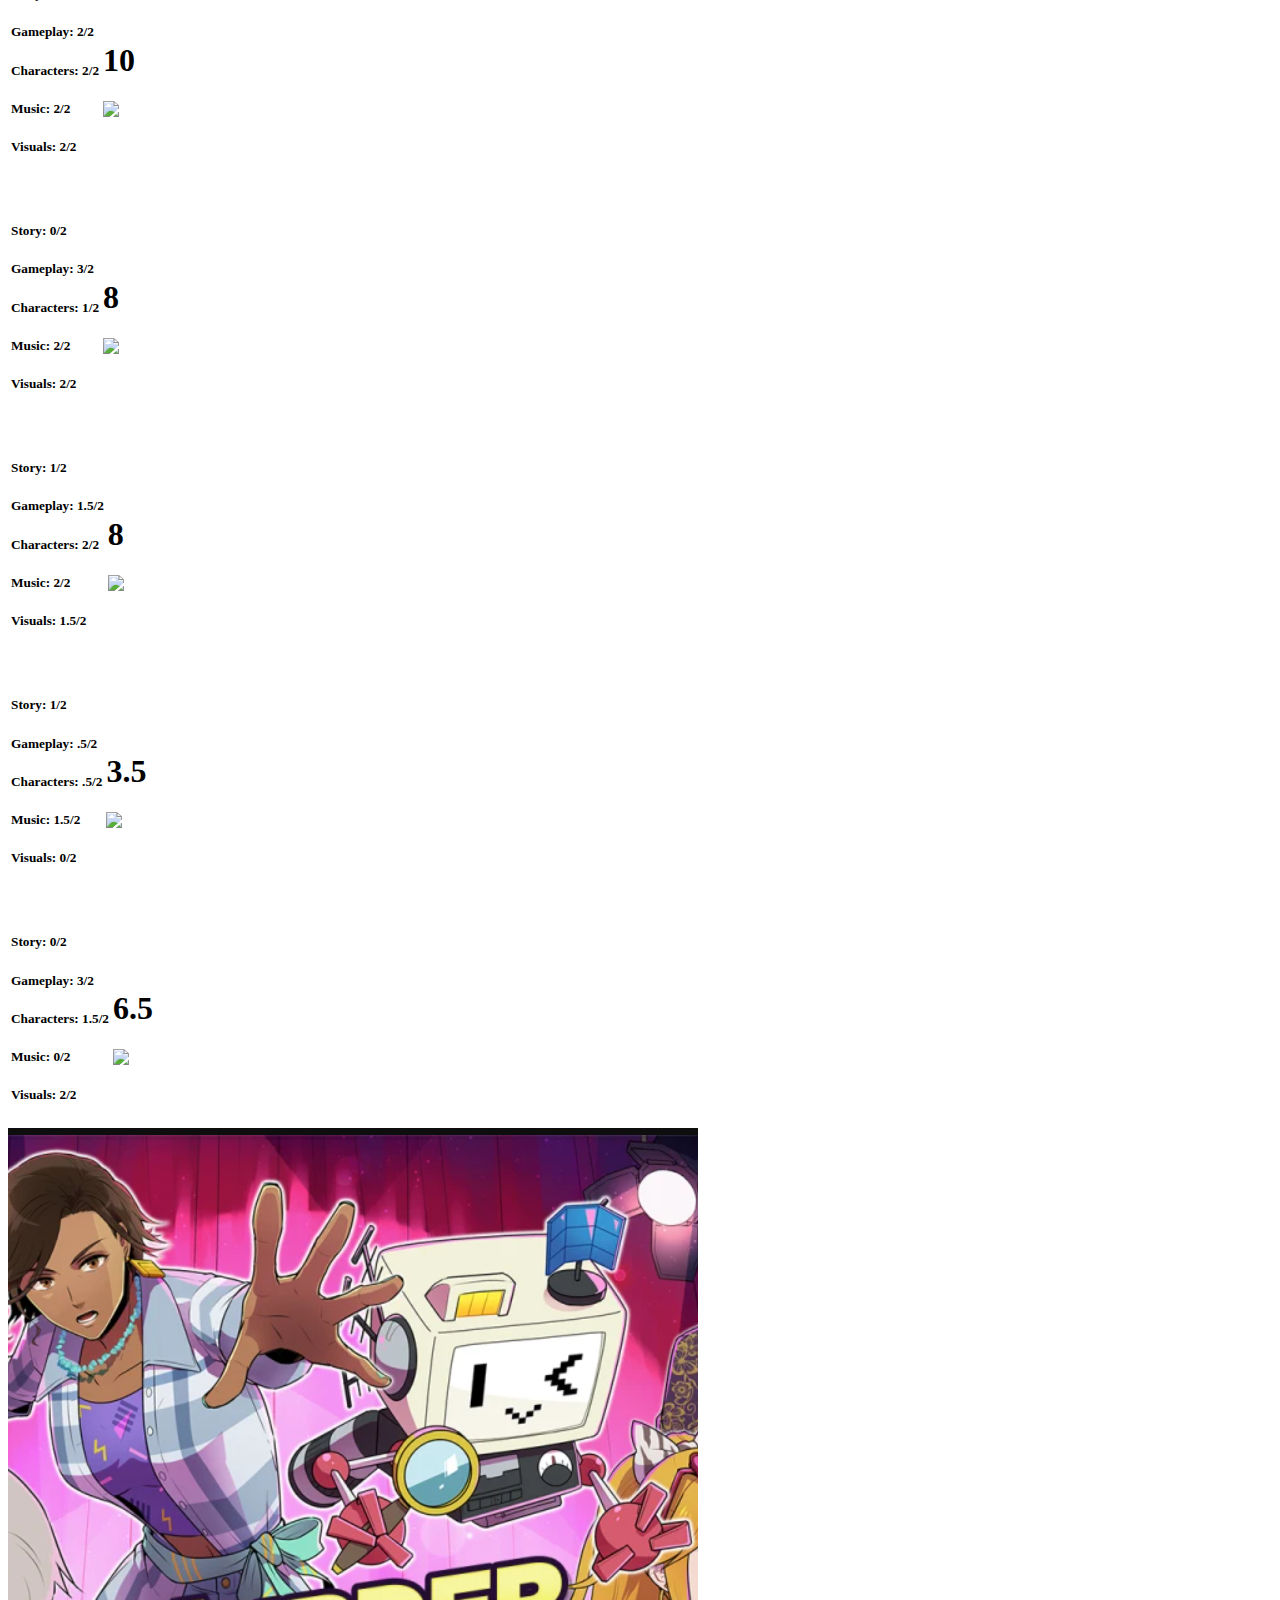
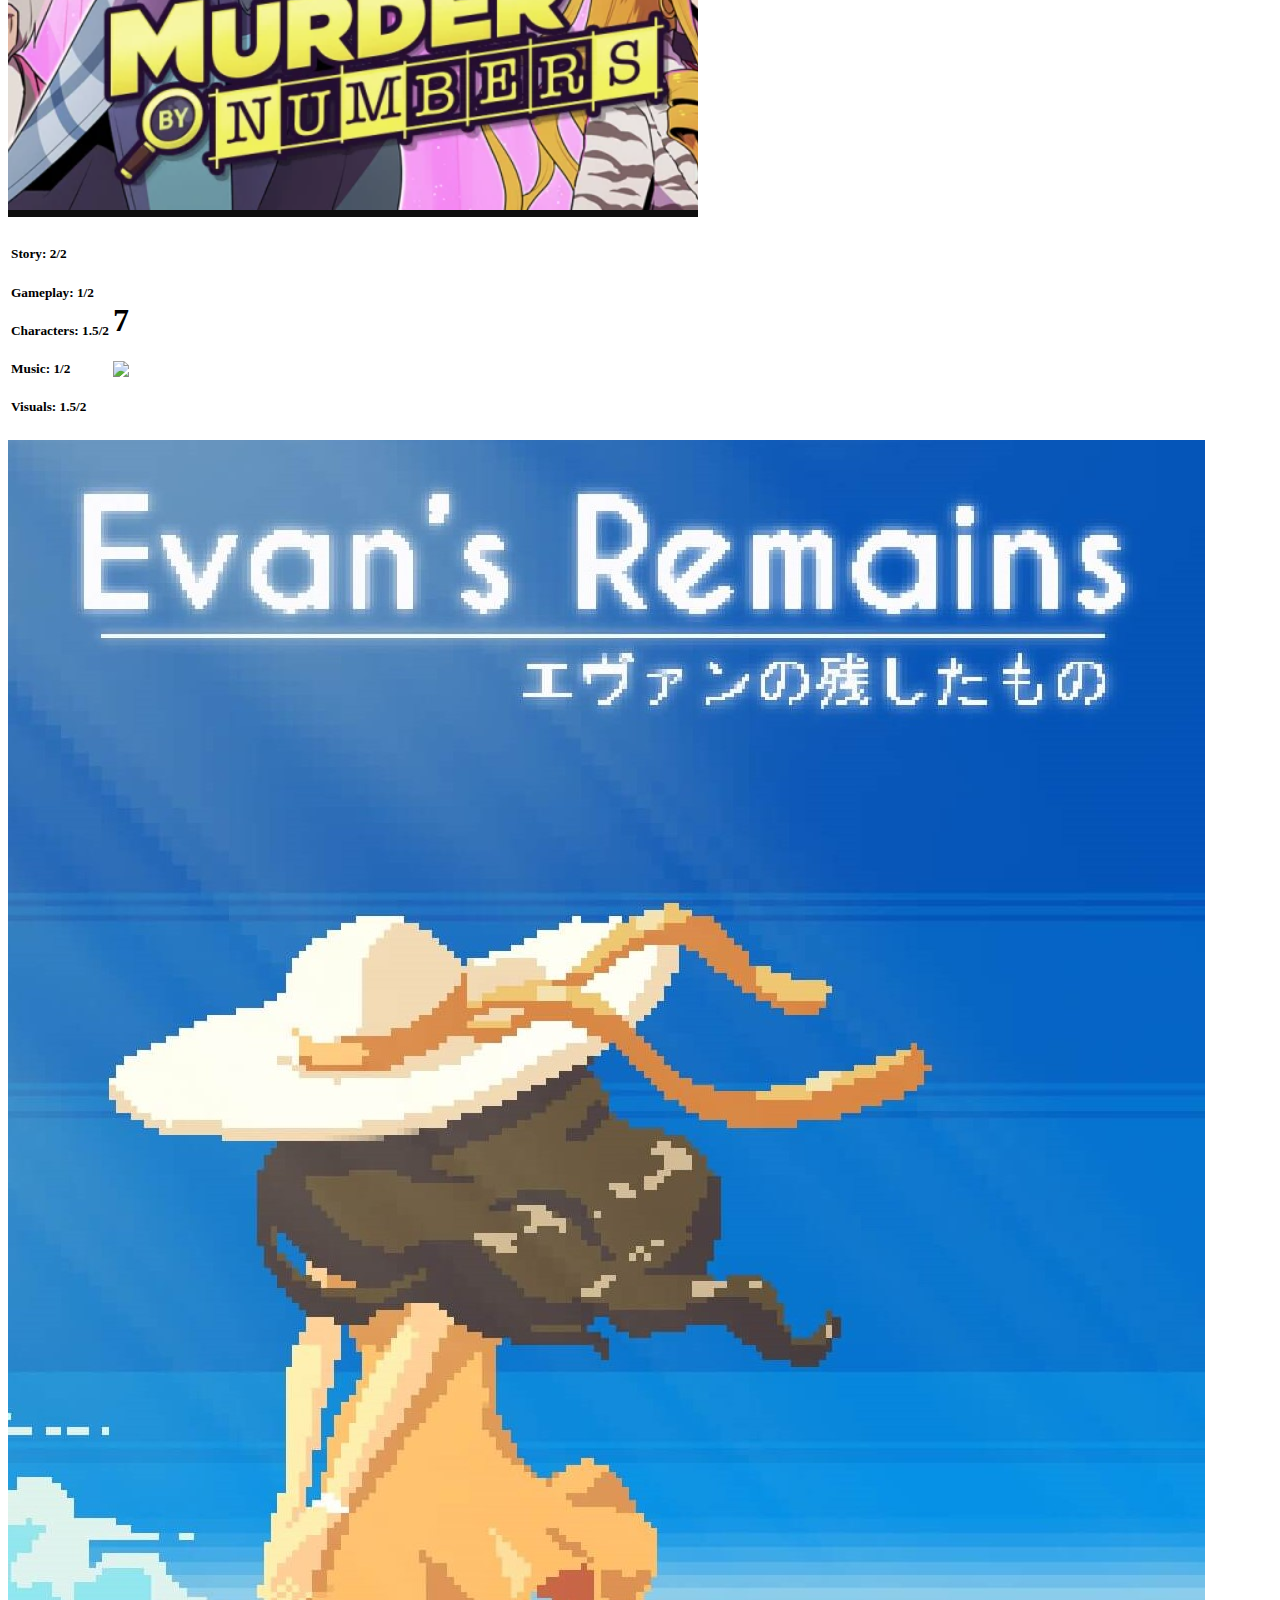
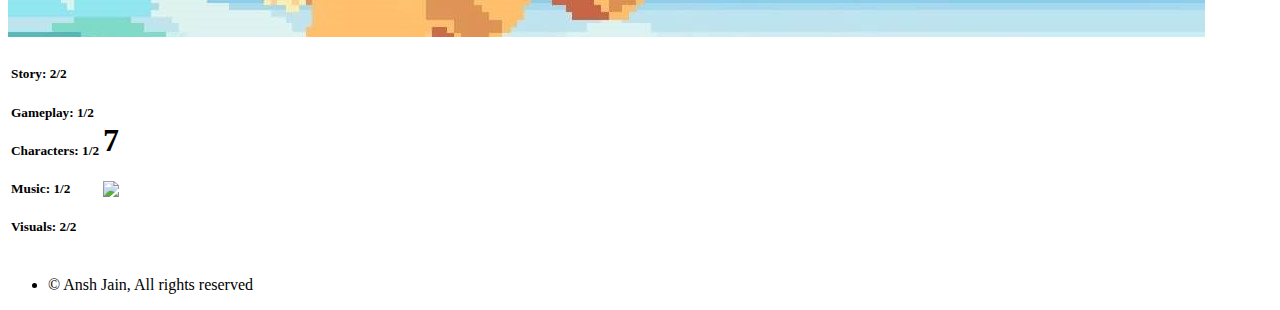
==== commit 60571ebc: "More Games" ====
--- a/gamereviews.html
+++ b/gamereviews.html
@@ -109,6 +109,22 @@
 
             <div id="botw" class="review">
                 <h5 class="title">Breath of the Wild</h5>
+                <h5 class="reviewtext">
+                    I'm generally not a fan of Zelda games, just cause I don't really like the premise behind 
+                    the game and I feel like all of em are basically the same. With the number of people that 
+                    told me how groundbreaking BoTW was though, I decided to give it a shot, and I'm glad I did.
+                    Definitely one of the best games on the Switch, even if it isn't my favorite one. The visuals 
+                    are to die for, and the music contributes very well to the overall ambient nature of the game. 
+                </h5>
+                <hr>
+                <h6>
+                    Gameplay was pretty good as well, I basically played the game all the way through without 
+                    touching any other games in the meantime. It definitely falls a little short in the story and 
+                    character departments: most of the lore is told in a piecemeal flashback method, which is 
+                    pretty annoying since I liked the premise of the story a lot. I think Age of Calamity did a good 
+                    job of scratching this itch though, and it certainly doesn't take away from the fact that this is 
+                    an amazing game overall. Would recommend to anyone looking for a single-player Switch game.
+                </h6>
             </div>
 
             <div id="fe3h" class="review">
@@ -123,7 +139,7 @@
                 <h6>
                     As usual, the gameplay is the perfect strategy style I was expecting, if not a tiny bit too easy. 
                     The music is ungodly, easily the best in the series so far, and that even includes the short DLC 
-                    story's. Graphics are also a series best, and the story wouldn't be so great if it weren't for the 
+                    story's. Visuals are also a series best, and the story wouldn't be so great if it weren't for the 
                     fact that Three Houses has many different paths, which throws the replayability off the charts. 
                     Highly recommend this game to FE newcomers and veterans alike.
                 </h6>
@@ -140,50 +156,288 @@
 
             <div id="pmok" class="review">
                 <h5 class="title">Paper Mario: The Origami King</h5>
+                <h5 class="reviewtext">
+                    Just hilarious. Honestly I went into this game a little skeptical since the last 
+                    few entries, though good, weren't on the order of Thousand Year Door. But the story 
+                    of this one was just way better, and the classic Paper Mario comedy was brought back.
+                    I actually cared about many of the characters, particularly Olivia, and I was engrossed 
+                    in the story right up until the very end, even if it followed the standard formula. I 
+                    will say there were some twists and turns I didn't see coming, which in a Mario game,
+                    is always a plus.
+                </h5>
+                <hr>
+                <h6>
+                    Visuals are of course best in the series, but it's kind of hard to mess that up in 
+                    Paper Mario. The cardboard/paper aesthetic was great, but I still hated the fact that 
+                    most NPCs ended up being Toads. One thing this game totally killed though, as per usual,
+                    was the music. The final dungeon theme especially was very good. I'd recommend this game 
+                    to old and new Paper Mario fans alike. It's no Thousand Year Door, but it's great in its 
+                    own right.
+                </h6>
             </div>
 
             <div id="ys" class="review">
                 <h5 class="title">Ys VIII: Lacrimosa of Dana</h5>
+                <h5 class="reviewtext">
+                    I took a chance on this game, and it was a good choice. It's a lot like Xenoblade, with a slightly 
+                    de-emphasized story and objectively better gameplay. The story was still comfortably good for my 
+                    expectations, and it took me 40-50 hours to beat. The characters are all Xenoblade-level fantastic,
+                    and I loved seeing their interactions with each other. Could've done without the silent protagonist,
+                    but what're you gonna do. 
+                </h5>
+                <hr>
+                <h6>
+                    The two places this game really shines are the gameplay and music though. Music is a nice mix of exciting
+                    guitar-based themes and ambient piano, and some of the battle melodies are excellent. The gameplay is closer 
+                    to the Warriors series than to Xenoblade, which I actually quite enjoyed in a game of this style. I will
+                    say the visuals left a bit to be desired, but honestly, I didn't care much since the rest of the game was 
+                    so good. Definitely one of the best RPGs on the Switch.
+                </h6>
             </div>
 
             <div id="lm3" class="review">
                 <h5 class="title">Luigi's Mansion 3</h5>
+                <h5 class="reviewtext">
+                    Honestly, a little disappointing. I was expecting a lot from this game since I really enjoyed 
+                    Dark Moon and the original, but it didn't really add anything new to the mix: just kind of 
+                    regurgitated old ideas. The fact that you get to solve each of the floors in turn was pretty 
+                    interesting, and some were memorable, but it was still too linear overall. It was also way 
+                    shorter than I imagined, taking me like 15 hours to beat, priced at the full 60 bucks.
+                </h5>
+                <hr>
+                <h6>
+                    Story was mediocre (it's a Mario game), gameplay was exactly like before, and the visuals and 
+                    music barely stacked up to the first two games. Characters were kinda pathetic (except Polterpup), 
+                    and the game honestly just left a lot to be desired. Felt like it didn't take advantage of the 
+                    Switch in the best ways it could have. I'd recommend this game only if you can find a pretty 
+                    sizeable discount.
+                </h6>
             </div>
 
             <div id="psps" class="review">
                 <h5 class="title">Pokemon Sword and Shield</h5>
+                <h5 class="reviewtext">
+                    Absolute pile of dog****. I hate the Pokemon fanbase with a passion, so I refused to spend 
+                    money on this game, instead playing it off a friend's account, and I still didn't get my 
+                    money's worth. Characters are annoying, visuals are worse than Pokemon XD on the GameCube, 
+                    the new Pokemon are honestly trash, and man the story is bad. The villain's intentions 
+                    don't even make any sense, and the big crazy battle honestly felt super lame. 
+                </h5>
+                <hr>
+                <h6>
+                    Dynamaxing was a terrible idea, they should've stuck with mega-evolutions. The only good things 
+                    I can say about this game are that a small handful of the Pokemon are cool (like Hatterene, 
+                    Dragapult, Cinderace), and that the music is actually pretty great. The Gym Leader theme and Battle 
+                    Tower theme in particular are pretty awesome, the latter having been composed by Toby Fox himself. 
+                    Other than that though, I can't in good conscience say anything nice about this game. Hopefully 
+                    the Sinnoh remakes are better.
+                </h6>
             </div>
 
             <div id="s2" class="review">
                 <h5 class="title">Splatoon 2</h5>
+                <h5 class="reviewtext">
+                    A fantastic release, especially for the seasonal gamer type deal. I bought this game and played 
+                    it extensively during the summer of its release year, and when you get really into it, it's even
+                    more fun than Smash. Easily the best online multiplayer game on the Switch for me, even if it's 
+                    hard to convince all your friends to buy it so you can play Salmon Runs together. 
+                </h5>
+                <hr>
+                <h6>
+                    The single player campaign and Octo Expansion were pretty alright, giving a nice insight to some 
+                    of the fun characters and serving as great training for the multiplayer. I did quite enjoy some 
+                    of the songs as well: Splatoon has a very unique "squid-based" music style that just worked for me. 
+                    Visuals are great, and gameplay is of course the best part: I love this game and have tons of fun 
+                    every time I revisit it for even a week. Only thing that could make this game better is not turning 
+                    off Salmon Run every few days for no reason. 
+                </h6>
             </div>
 
             <div id="dqxi" class="review">
                 <h5 class="title">Dragon Quest XI S</h5>
+                <h5 class="reviewtext">
+                    My first Dragon Quest game! I picked it up once Hero was announced for Smash cause I wanted to 
+                    see what the hype was all about, and it was a solid RPG. Probably the most classic RPG I've played,
+                    in every sense of the word. Has a silent protagonist, which sucks, but the rest of the characters 
+                    are great, and the story is pretty fantastic. I did enjoy the music a lot, but there weren't enough 
+                    tracks, and the repetitiveness got pretty annoying. 
+                </h5>
+                <hr>
+                <h6>
+                    The graphics were pretty average for a full-price Switch game, and the gameplay was exactly what 
+                    you'd expect from this kind of RPG. Not sure I'd recommend this game for the large $50 price tag, 
+                    but if you can find it at a discount, go for it!
+                </h6>
+            </div>
+
+            <div id="bf" class="review">
+                <h5 class="title">Boomerang Fu</h5>
+                <h5 class="reviewtext">
+                    Fantastic party game, especially for the price. It's one of those games that's blindingly simple,
+                    so everyone can enjoy, even the people who insist "I'm not good at video games so I don't wanna 
+                    play". The entire premise is that you're just pieces of fruit who happen to have boomerangs, and 
+                    you wanna kill each other for some reason. Last man standing wins, and it's somehow way more fun 
+                    than it sounds. 
+                </h5>
+                <hr>
+                <h6>
+                    There's really no story and the music is nothing to write home about, but Boomerang Fu really 
+                    excels in the characters and gameplay area. I also like the minimalist graphic design. The only
+                    thing I think that would make this game better is more customization options and game modes, 
+                    since repeated play can get old. 
+                </h6>
+            </div>
+
+            <div id="oww" class="review">
+                <h5 class="title">Ori and the Will of the Wisps</h5>
+                <h5 class="reviewtext">
+                    I honestly didn't like Blind Forest, the predecessor to this game, all that much. The gameplay 
+                    felt pretty boring and I didn't even have the chance to finish. Will of the Wisps, however, 
+                    takes all of the flaws of Blind Forest and fixes them, while making everything that was good 
+                    about Blind Forest even better. The visuals are just breathtaking, even on my crappy laptop screen. 
+                    Story was intriguing and kept me engaged to the end, and I honestly cared too much about each of 
+                    the characters by the end of it, even the villain. 
+                </h5>
+                <hr>
+                <h6>
+                    Music was ungodly (composed by Gareth Coker, nominated for a Game Award), particularly the use 
+                    of leitmotif. The gameplay was also a huge step up from Blind Forest, and Ori's new moveset 
+                    was just epic to watch. You can also choose your special moves, which makes for more customization
+                    than one might expect. And for some reason, this game is only 40 bucks. Highly recommend, and if 
+                    you can buy it, get it on Switch for optimal performance.
+                </h6>
             </div>
 
             <div id="roa" class="review">
                 <h5 class="title">Rivals of Aether</h5>
-            </div>
-
-            <div id="bf" class="review">
-                <h5 class="title">Boomerang Fu</h5>
-            </div>
-
-            <div id="oww" class="review">
-                <h5 class="title">Ori and the Will of the Wisps</h5>
-            </div>
-
-            <div id="roa" class="review">
-                <h5 class="title">Rivals of Aether</h5>
+                <h5 class="reviewtext">
+                    Was recommended this game by a friend, and I'm glad I picked it up. It's like an Indie version 
+                    of Smash, with cool pixel art graphics and some really fun characters that all have their own 
+                    unique antics. I also really liked how it includes Ori, the main character from one of my 
+                    favorite Indie games. The music is also pretty good, thought like Dragon Quest, there aren't enough 
+                    tracks. 
+                </h5>
+                <hr>
+                <h6>
+                    Probably the best parts of this game are the gameplay and visuals. It plays like Smash but more 
+                    balanced, and mastering the characters in this game feels far more satisfying. I also, for some 
+                    reason, like the 2D pixel art style a lot, even for an action game. Solid Indie game, do recommend.
+                </h6>
             </div>
 
             <div id="o2" class="review">
                 <h5 class="title">Overcooked 2</h5>
+                <h5 class="reviewtext">
+                    Really glad I happened to bump into this game by chance! Just a fantastic party game, 
+                    and very easy for anyone to get into, even non-gamers. Graphics and cute characters remind 
+                    me a lot of Boomerang Fu, but the gameplay is of course where this game shines as well. It's 
+                    one of those games which can have your group shouting at each other one second, and all 
+                    laughing in joy the next. Very worth the price.
+                </h5>
             </div>
 
             <div id="mbn" class="review">
                 <h5 class="title">Murder by Numbers</h5>
+                <h5 class="reviewtext">
+                    Bought this game on a whim, just because I like monograms a lot. The trailers made it look 
+                    like Ace Attorney Investigations, except with monograms thrown in every time you find a piece 
+                    of evidence. And that's exactly what it was. Just like Ace Attorney, the visuals were solid and 
+                    the characters surprisingly deep, with some decent music to back it up. The gameplay was pretty 
+                    much entirely monograms and stepping through the story, but it kept me engaged throughout 
+                    the game nevertheless.
+                </h5>
+                <hr>
+                <h6>
+                    I will say the story was pretty great. Towards the end, I found myself basically skipping all 
+                    the huge ass monograms just so I could progress in the story. One of those games that gets you 
+                    really invested in the characters, though I'm not sure each of them was used to their fullest 
+                    potential. Great game though, definitely recommend it.
+                </h6>
+            </div>
+
+            <div id="au" class="review">
+                <h5 class="title">Among Us</h5>
+                <h5 class="reviewtext">
+                    Basically got me through the first few months of quarantine. I have no idea why it took this 
+                    game so long to get popular, but I'm glad it did, cause it's an absolute jam. It's exceedingly
+                    simple, and yet, it's so much fun to run around with your friends and try to figure out who 
+                    the imposter is. The best part is that if you get it on mobile, it's completely free. Even if 
+                    you get it on another machine, it's only 5 bucks, and completely worth the investment. 
+                </h5>
+            </div>
+
+            <div id="ac" class="review">
+                <h5 class="title">Animal Crossing: New Horizons</h5>
+                <h5 class="reviewtext">
+                    I was never a huge Animal Crossing fan, but fortunately, my brother bought this one and 
+                    kinda just mooched off his. It's a pretty okay game, and I can understand why people 
+                    enjoy the kind of relaxed playstyle, especially during a year like 2020. I did have some 
+                    fun with the online friend features at the beginning, but the main thing that waned my 
+                    interest was that it just took too long for new stuff to happen. I played for about a month 
+                    and then kind of gave up on it, cause it lost the ability to excite me. Not sure I can make a 
+                    recommendation on whether or not to buy this one though, since I didn't like it much but many
+                    many people disagree with me.
+                </h5>
+            </div>
+
+            <div id="er" class="review">
+                <h5 class="title">Evan's Remains</h5>
+                <h5 class="reviewtext">
+                    Definitely a hidden gem on the Switch. It only costs 7 bucks and it took me like 4 hours 
+                    to beat, but something about this game was just captivating. The music was exactly right 
+                    for the beach/island setting, but what really drew me in was the story and the art style. 
+                    I'm a complete sucker for that pixelated art-style done well, and this game certainly 
+                    delivered on that. The story takes a pretty weird turn at one point, but it was overall 
+                    very engaging. 
+                </h5>
+                <hr>
+                <h6>
+                    The gameplay wasn't really all that, it was just a few platforming puzzles that got 
+                    progressively harder as the game went on. I got a little frustrated with some of the 
+                    harder ones since I just wanted to see what happened next in the story, so I ended up 
+                    skipping a few, but I think that's okay. Best part about this game is that it's only 
+                    7 bucks, and even though it's a one and done thing, I think it's worth it.
+                </h6>
+            </div>
+
+            <div id="few" class="review">
+                <h5 class="title">Fire Emblem Warriors</h5>
+                <h5 class="reviewtext">
+                    I only bought this game cause I liked Age of Calamity, and I also love Fire Emblem, so I 
+                    figured why not. It definitely doesn't live up to Age of Calamity in terms of the gameplay
+                    (fewer options, strategy is simplistic), but it's got some great characters, visuals, and 
+                    music going for it. It was awesome seeing some of my favorite Fire Emblem characters and 
+                    Takumi kick ass, way more than I'd be able to see in a standard Fire Emblem game.
+                </h5>
+                <hr>
+                <h6>
+                    Unfortunately, the story is kind of crap, even for a Fire Emblem game. Most of the story 
+                    consists of you going around collecting heroes, and then there's a few chapters at the 
+                    end where some twists and things happen, but it just wasn't enough for me. It felt like I 
+                    was grinding through the story just to get to the cool combat sequences and characters. 
+                    Good game overall, but I'd recommend buying it on a discount: definitely not worth the full 60.
+                </h6>
+            </div>
+
+            <div id="ot" class="review">
+                <h5 class="title">Octopath Traveler</h5>
+                <h5 class="reviewtext">
+                    Honestly a little less than I was expecting. I bought this game cause it came from the 
+                    developers of Bravely Default, one of my favorite series of all time, but it kind of 
+                    disappointed me. The biggest thing that I didn't like was the fact that the characters, 
+                    while interesting in their own right, never really interacted with each other. They each 
+                    have their own stories and basically just fight together, but I live to see the interactions 
+                    that the Bravely series does so well. As a result, I also found the story rather disjointed 
+                    and unengaging, and the gameplay got repetitive too fast.
+                </h5>
+                <hr>
+                <h6>
+                    There are two things this game does very well, however, and that's the music and visuals. 
+                    The music is absolutely incredible. My Quiet Forest Home, one of the tracks, is probably one 
+                    of my favorite video game tracks of all time. The visuals also have a similar style to Evan's 
+                    Remains, and I'm addicted to that kind of art style. The characters and environments are just 
+                    breathtaking. I just wish the game had a good story, cast, and gameplay to back it up.
+                </h6>
             </div>
 
         </div>
@@ -248,12 +502,12 @@
                                                 <h5>Gameplay: <span class="rating">2/2</span></h5>
                                                 <h5>Characters: <span class="rating">2/2</span></h5>
                                                 <h5>Music: <span class="rating">2/2</span></h5>
-                                                <h5>Graphics: <span class="rating">2/2</span></h5>
-                                            </div>
-                                        </header>
-                                    </td>
-                                    <td class="hullo">
-                                        <h1 class="score">10!</h1>
+                                                <h5>Visuals: <span class="rating">2/2</span></h5>
+                                            </div>
+                                        </header>
+                                    </td>
+                                    <td class="hullo">
+                                        <h1 class="score">10</h1>
                                         <img class="switch" src="gameimages/nswitch.png">
                                     </td>
                                 </tr>
@@ -272,12 +526,12 @@
                                                 <h5>Gameplay: <span class="rating">2/2</span></h5>
                                                 <h5>Characters: <span class="rating">2/2</span></h5>
                                                 <h5>Music: <span class="rating">2/2</span></h5>
-                                                <h5>Graphics: <span class="rating">2/2</span></h5>
-                                            </div>
-                                        </header>
-                                    </td>
-                                    <td class="hullo">
-                                        <h1 class="score">10!</h1>
+                                                <h5>Visuals: <span class="rating">2/2</span></h5>
+                                            </div>
+                                        </header>
+                                    </td>
+                                    <td class="hullo">
+                                        <h1 class="score">10</h1>
                                         <img class="switch" src="gameimages/nswitch.png">
                                     </td>
                                 </tr>
@@ -297,12 +551,12 @@
                                                 <h5>Gameplay: <span class="rating">2.5/2</span></h5>
                                                 <h5>Characters: <span class="rating">2/2</span></h5>
                                                 <h5>Music: <span class="rating">2/2</span></h5>
-                                                <h5>Graphics: <span class="rating">1/2</span></h5>
-                                            </div>
-                                        </header>
-                                    </td>
-                                    <td class="hullo">
-                                        <h1 class="score">9.5!</h1>
+                                                <h5>Visuals: <span class="rating">1/2</span></h5>
+                                            </div>
+                                        </header>
+                                    </td>
+                                    <td class="hullo">
+                                        <h1 class="score">9.5</h1>
                                         <img class="switch" src="gameimages/nswitch.png">
                                     </td>
                                 </tr>
@@ -320,14 +574,14 @@
                                             <div class="ratings" style="text-align: left;">
                                                 <h5>Story: <span class="rating">1/2</span></h5>
                                                 <h5>Gameplay: <span class="rating">3.5/2</span></h5>
-                                                <h5>Characters: <span class="rating">1.5/2</span></h5>
+                                                <h5>Characters: <span class="rating">1/2</span></h5>
                                                 <h5>Music: <span class="rating">1.5/2</span></h5>
-                                                <h5>Graphics: <span class="rating">2/2</span></h5>
-                                            </div>
-                                        </header>
-                                    </td>
-                                    <td class="hullo">
-                                        <h1 class="score">9.5!</h1>
+                                                <h5>Visuals: <span class="rating">2/2</span></h5>
+                                            </div>
+                                        </header>
+                                    </td>
+                                    <td class="hullo">
+                                        <h1 class="score">9</h1>
                                         <img class="switch" src="gameimages/nswitch.png">
                                     </td>
                                 </tr>
@@ -347,12 +601,12 @@
                                                 <h5>Gameplay: <span class="rating">1.5/2</span></h5>
                                                 <h5>Characters: <span class="rating">1.5/2</span></h5>
                                                 <h5>Music: <span class="rating">2.5/2</span></h5>
-                                                <h5>Graphics: <span class="rating">2.5/2</span></h5>
-                                            </div>
-                                        </header>
-                                    </td>
-                                    <td class="hullo">
-                                        <h1 class="score">9.5!</h1>
+                                                <h5>Visuals: <span class="rating">2.5/2</span></h5>
+                                            </div>
+                                        </header>
+                                    </td>
+                                    <td class="hullo">
+                                        <h1 class="score">9.5</h1>
                                         <img class="switch" src="gameimages/nswitch.png">
                                     </td>
                                 </tr>
@@ -372,12 +626,61 @@
                                                 <h5>Gameplay: <span class="rating">2.5/2</span></h5>
                                                 <h5>Characters: <span class="rating">1/2</span></h5>
                                                 <h5>Music: <span class="rating">2/2</span></h5>
-                                                <h5>Graphics: <span class="rating">2/2</span></h5>
+                                                <h5>Visuals: <span class="rating">2/2</span></h5>
                                             </div>
                                         </header>
                                     </td>
                                     <td class="hullo">
                                         <h1 class="score">8</h1>
+                                        <img class="switch" src="gameimages/nswitch.png">
+                                    </td>
+                                </tr>
+                            </table>
+                        </article>
+
+                        <article class="item">
+                            <a class="image fit" onclick="toggleReview('au')">
+                                <img src="gameimages/au.jpg" alt="" />
+                            </a>
+                            <table style="padding: 0;">
+                                <tr>
+                                    <td>
+                                        <header>
+                                            <div class="ratings" style="text-align: left;">
+                                                <h5>Story: <span class="rating">0/2</span></h5>
+                                                <h5>Gameplay: <span class="rating">3.5/2</span></h5>
+                                                <h5>Characters: <span class="rating">1/2</span></h5>
+                                                <h5>Music: <span class="rating">0/2</span></h5>
+                                                <h5>Visuals: <span class="rating">2/2</span></h5>
+                                            </div>
+                                        </header>
+                                    </td>
+                                    <td class="hullo">
+                                        <h1 class="score">6.5</h1>
+                                    </td>
+                                </tr>
+                            </table>
+                        </article>
+
+                        <article class="item">
+                            <a class="image fit" onclick="toggleReview('few')">
+                                <img src="gameimages/few.jpg" alt="" />
+                            </a>
+                            <table style="padding: 0;">
+                                <tr>
+                                    <td>
+                                        <header>
+                                            <div class="ratings" style="text-align: left;">
+                                                <h5>Story: <span class="rating">0.5/2</span></h5>
+                                                <h5>Gameplay: <span class="rating">1.5/2</span></h5>
+                                                <h5>Characters: <span class="rating">2/2</span></h5>
+                                                <h5>Music: <span class="rating">1.5/2</span></h5>
+                                                <h5>Visuals: <span class="rating">1.5/2</span></h5>
+                                            </div>
+                                        </header>
+                                    </td>
+                                    <td class="hullo">
+                                        <h1 class="score">7</h1>
                                         <img class="switch" src="gameimages/nswitch.png">
                                     </td>
                                 </tr>
@@ -401,12 +704,12 @@
                                                 <h5>Gameplay: <span class="rating">2/2</span></h5>
                                                 <h5>Characters: <span class="rating">2/2</span></h5>
                                                 <h5>Music: <span class="rating">2/2</span></h5>
-                                                <h5>Graphics: <span class="rating">2/2</span></h5>
-                                            </div>
-                                        </header>
-                                    </td>
-                                    <td class="hullo">
-                                        <h1 class="score">9.75!</h1>
+                                                <h5>Visuals: <span class="rating">2/2</span></h5>
+                                            </div>
+                                        </header>
+                                    </td>
+                                    <td class="hullo">
+                                        <h1 class="score">9.75</h1>
                                         <img class="switch" src="gameimages/nswitch.png">
                                     </td>
                                 </tr>
@@ -425,7 +728,7 @@
                                                 <h5>Gameplay: <span class="rating">2.5/2</span></h5>
                                                 <h5>Characters: <span class="rating">1.25/2</span></h5>
                                                 <h5>Music: <span class="rating">1.5/2</span></h5>
-                                                <h5>Graphics: <span class="rating">2.5/2</span></h5>
+                                                <h5>Visuals: <span class="rating">2.5/2</span></h5>
                                             </div>
                                         </header>
                                     </td>
@@ -449,12 +752,12 @@
                                                 <h5>Gameplay: <span class="rating">4/2</span></h5>
                                                 <h5>Characters: <span class="rating">2/2</span></h5>
                                                 <h5>Music: <span class="rating">2/2</span></h5>
-                                                <h5>Graphics: <span class="rating">2/2</span></h5>
-                                            </div>
-                                        </header>
-                                    </td>
-                                    <td class="hullo">
-                                        <h1 class="score">10!</h1>
+                                                <h5>Visuals: <span class="rating">2/2</span></h5>
+                                            </div>
+                                        </header>
+                                    </td>
+                                    <td class="hullo">
+                                        <h1 class="score">10</h1>
                                         <img class="switch" src="gameimages/nswitch.png">
                                     </td>
                                 </tr>
@@ -473,13 +776,13 @@
                                                 <h5>Story: <span class="rating">1/2</span></h5>
                                                 <h5>Gameplay: <span class="rating">1/2</span></h5>
                                                 <h5>Characters: <span class="rating">1/2</span></h5>
-                                                <h5>Music: <span class="rating">1.5/2</span></h5>
-                                                <h5>Graphics: <span class="rating">1.5/2</span></h5>
-                                            </div>
-                                        </header>
-                                    </td>
-                                    <td class="hullo">
-                                        <h1 class="score">6</h1>
+                                                <h5>Music: <span class="rating">1/2</span></h5>
+                                                <h5>Visuals: <span class="rating">1.5/2</span></h5>
+                                            </div>
+                                        </header>
+                                    </td>
+                                    <td class="hullo">
+                                        <h1 class="score">5.5</h1>
                                         <img class="switch" src="gameimages/nswitch.png">
                                     </td>
                                 </tr>
@@ -499,7 +802,7 @@
                                                 <h5>Gameplay: <span class="rating">1.25/2</span></h5>
                                                 <h5>Characters: <span class="rating">2/2</span></h5>
                                                 <h5>Music: <span class="rating">.5/2</span></h5>
-                                                <h5>Graphics: <span class="rating">1/2</span></h5>
+                                                <h5>Visuals: <span class="rating">1/2</span></h5>
                                             </div>
                                         </header>
                                     </td>
@@ -524,12 +827,62 @@
                                                 <h5>Gameplay: <span class="rating">2.5/2</span></h5>
                                                 <h5>Characters: <span class="rating">1.5/2</span></h5>
                                                 <h5>Music: <span class="rating">1/2</span></h5>
-                                                <h5>Graphics: <span class="rating">2/2</span></h5>
+                                                <h5>Visuals: <span class="rating">2/2</span></h5>
                                             </div>
                                         </header>
                                     </td>
                                     <td class="hullo">
                                         <h1 class="score">7.5</h1>
+                                        <img class="switch" src="gameimages/nswitch.png">
+                                    </td>
+                                </tr>
+                            </table>
+                        </article>
+
+                        <article class="item">
+                            <a class="image fit" onclick="toggleReview('ac')">
+                                <img src="gameimages/ac.jpg" alt="" />
+                            </a>
+                            <table style="padding: 0;">
+                                <tr>
+                                    <td>
+                                        <header>
+                                            <div class="ratings" style="text-align: left;">
+                                                <h5>Story: <span class="rating">0/2</span></h5>
+                                                <h5>Gameplay: <span class="rating">1.5/2</span></h5>
+                                                <h5>Characters: <span class="rating">2/2</span></h5>
+                                                <h5>Music: <span class="rating">1.5/2</span></h5>
+                                                <h5>Visuals: <span class="rating">1.5/2</span></h5>
+                                            </div>
+                                        </header>
+                                    </td>
+                                    <td class="hullo">
+                                        <h1 class="score">6.5</h1>
+                                        <img class="switch" src="gameimages/nswitch.png">
+                                    </td>
+                                </tr>
+                            </table>
+                        </article>
+
+                        <article class="item">
+                            <a class="image fit" onclick="toggleReview('ot')">
+                                <img src="gameimages/ot.jpg" alt="" />
+                            </a>
+                            <table style="padding: 0;">
+                                <tr>
+                                    <td>
+                                        <header>
+                                            <div class="ratings" style="text-align: left;">
+                                                <h5>Story: <span class="rating">.5/2</span></h5>
+                                                <h5>Gameplay: <span class="rating">.5/2</span></h5>
+                                                <h5>Characters: <span class="rating">.5/2</span></h5>
+                                                <h5>Music: <span class="rating">2/2</span></h5>
+                                                <h5>Visuals: <span class="rating">2/2</span></h5>
+                                            </div>
+                                        </header>
+                                    </td>
+                                    <td class="hullo">
+                                        <h1 class="score">5.5</h1>
                                         <img class="switch" src="gameimages/nswitch.png">
                                     </td>
                                 </tr>
@@ -553,12 +906,12 @@
                                                 <h5>Gameplay: <span class="rating">2/2</span></h5>
                                                 <h5>Characters: <span class="rating">2/2</span></h5>
                                                 <h5>Music: <span class="rating">2/2</span></h5>
-                                                <h5>Graphics: <span class="rating">2/2</span></h5>
-                                            </div>
-                                        </header>
-                                    </td>
-                                    <td class="hullo">
-                                        <h1 class="score">10!</h1>
+                                                <h5>Visuals: <span class="rating">2/2</span></h5>
+                                            </div>
+                                        </header>
+                                    </td>
+                                    <td class="hullo">
+                                        <h1 class="score">10</h1>
                                         <img class="switch" src="gameimages/nswitch.png">
                                     </td>
                                 </tr>
@@ -577,7 +930,7 @@
                                                 <h5>Gameplay: <span class="rating">3/2</span></h5>
                                                 <h5>Characters: <span class="rating">1/2</span></h5>
                                                 <h5>Music: <span class="rating">2/2</span></h5>
-                                                <h5>Graphics: <span class="rating">2/2</span></h5>
+                                                <h5>Visuals: <span class="rating">2/2</span></h5>
                                             </div>
                                         </header>
                                     </td>
@@ -601,7 +954,7 @@
                                                 <h5>Gameplay: <span class="rating">1.5/2</span></h5>
                                                 <h5>Characters: <span class="rating">2/2</span></h5>
                                                 <h5>Music: <span class="rating">2/2</span></h5>
-                                                <h5>Graphics: <span class="rating">1.5/2</span></h5>
+                                                <h5>Visuals: <span class="rating">1.5/2</span></h5>
                                             </div>
                                         </header>
                                     </td>
@@ -626,12 +979,12 @@
                                                 <h5>Gameplay: <span class="rating">.5/2</span></h5>
                                                 <h5>Characters: <span class="rating">.5/2</span></h5>
                                                 <h5>Music: <span class="rating">1.5/2</span></h5>
-                                                <h5>Graphics: <span class="rating">0/2</span></h5>
-                                            </div>
-                                        </header>
-                                    </td>
-                                    <td class="hullo">
-                                        <h1 class="score">3.5...</h1>
+                                                <h5>Visuals: <span class="rating">0/2</span></h5>
+                                            </div>
+                                        </header>
+                                    </td>
+                                    <td class="hullo">
+                                        <h1 class="score">3.5</h1>
                                         <img class="switch" src="gameimages/nswitch.png">
                                     </td>
                                 </tr>
@@ -651,7 +1004,7 @@
                                                 <h5>Gameplay: <span class="rating">3/2</span></h5>
                                                 <h5>Characters: <span class="rating">1.5/2</span></h5>
                                                 <h5>Music: <span class="rating">0/2</span></h5>
-                                                <h5>Graphics: <span class="rating">2/2</span></h5>
+                                                <h5>Visuals: <span class="rating">2/2</span></h5>
                                             </div>
                                         </header>
                                     </td>
@@ -673,15 +1026,40 @@
                                         <header>
                                             <div class="ratings" style="text-align: left;">
                                                 <h5>Story: <span class="rating">2/2</span></h5>
-                                                <h5>Gameplay: <span class="rating">2/2</span></h5>
-                                                <h5>Characters: <span class="rating">2/2</span></h5>
+                                                <h5>Gameplay: <span class="rating">1/2</span></h5>
+                                                <h5>Characters: <span class="rating">1.5/2</span></h5>
                                                 <h5>Music: <span class="rating">1/2</span></h5>
-                                                <h5>Graphics: <span class="rating">1.5/2</span></h5>
-                                            </div>
-                                        </header>
-                                    </td>
-                                    <td class="hullo">
-                                        <h1 class="score">8.5</h1>
+                                                <h5>Visuals: <span class="rating">1.5/2</span></h5>
+                                            </div>
+                                        </header>
+                                    </td>
+                                    <td class="hullo">
+                                        <h1 class="score">7</h1>
+                                        <img class="switch" src="gameimages/nswitch.png">
+                                    </td>
+                                </tr>
+                            </table>
+                        </article>
+
+                        <article class="item">
+                            <a class="image fit" onclick="toggleReview('er')">
+                                <img src="gameimages/er.jpg" alt="" />
+                            </a>
+                            <table style="padding: 0;">
+                                <tr>
+                                    <td>
+                                        <header>
+                                            <div class="ratings" style="text-align: left;">
+                                                <h5>Story: <span class="rating">2/2</span></h5>
+                                                <h5>Gameplay: <span class="rating">1/2</span></h5>
+                                                <h5>Characters: <span class="rating">1/2</span></h5>
+                                                <h5>Music: <span class="rating">1/2</span></h5>
+                                                <h5>Visuals: <span class="rating">2/2</span></h5>
+                                            </div>
+                                        </header>
+                                    </td>
+                                    <td class="hullo">
+                                        <h1 class="score">7</h1>
                                         <img class="switch" src="gameimages/nswitch.png">
                                     </td>
                                 </tr>
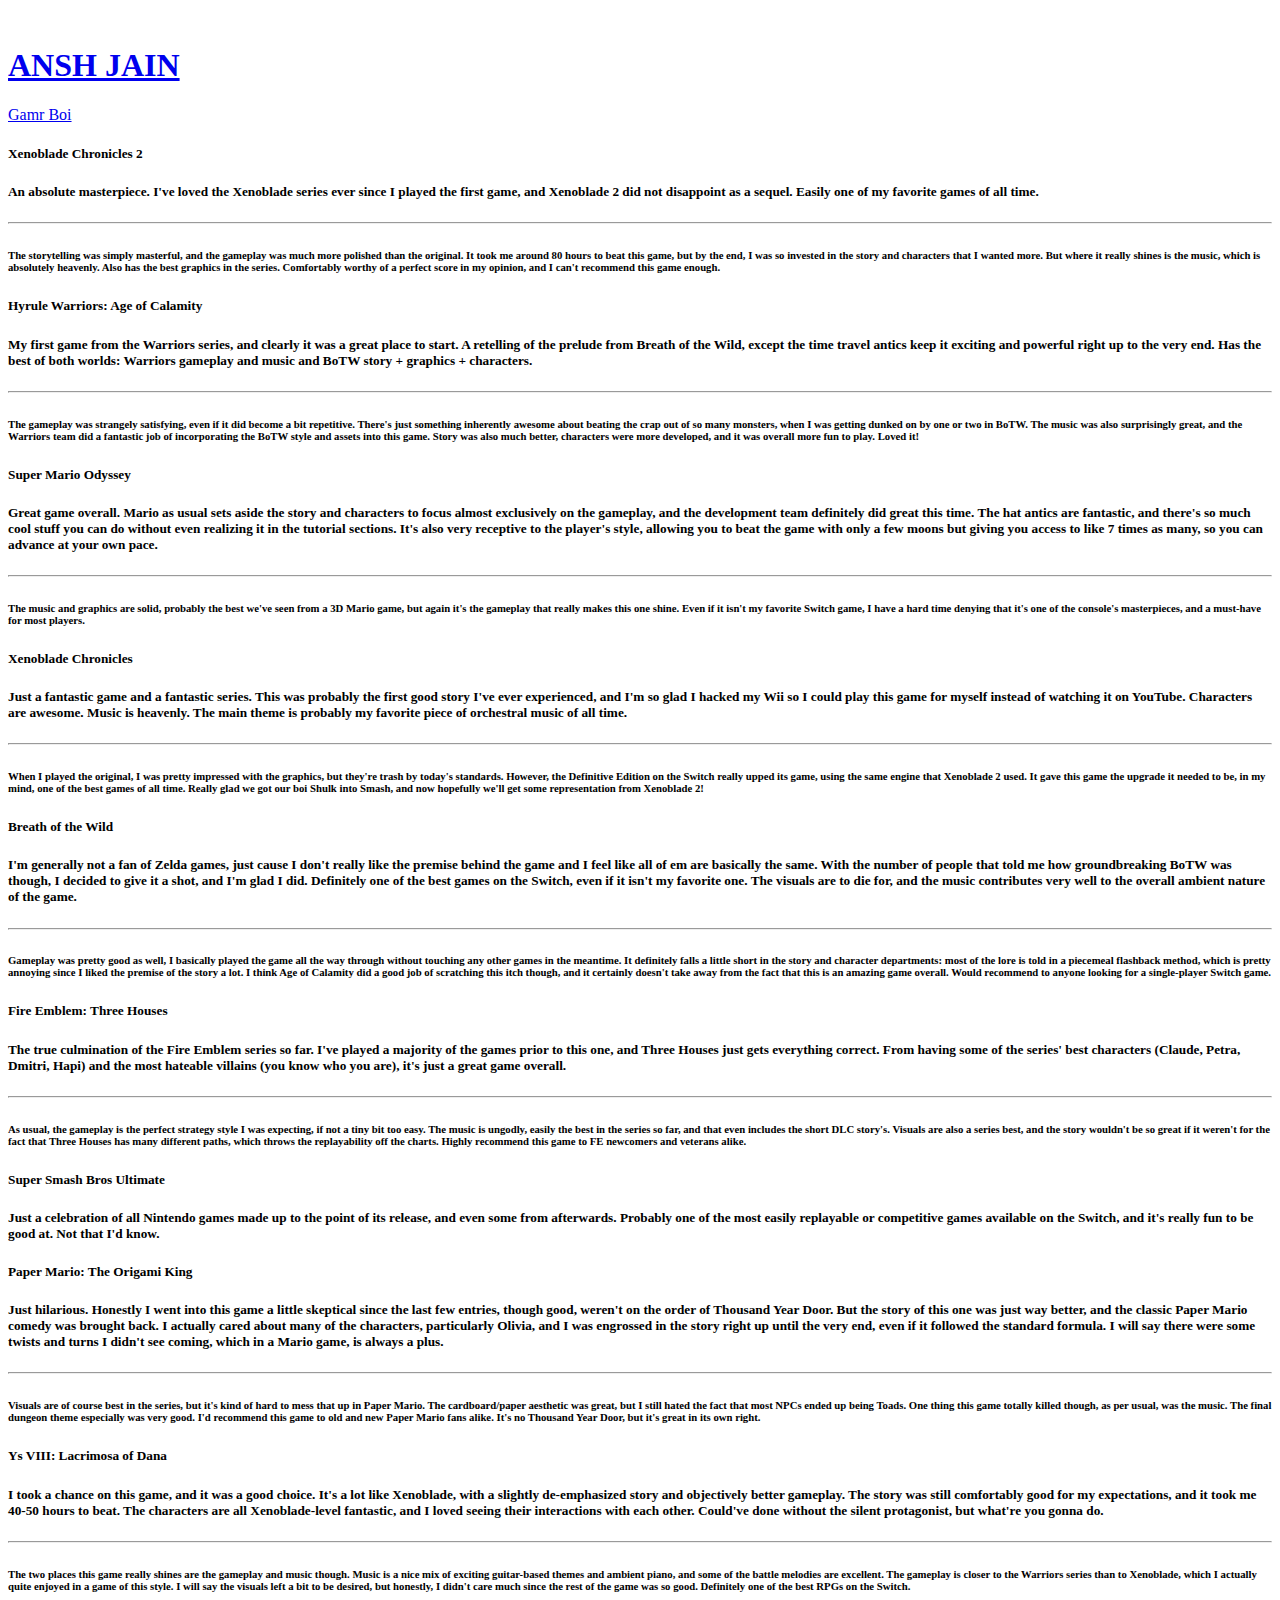
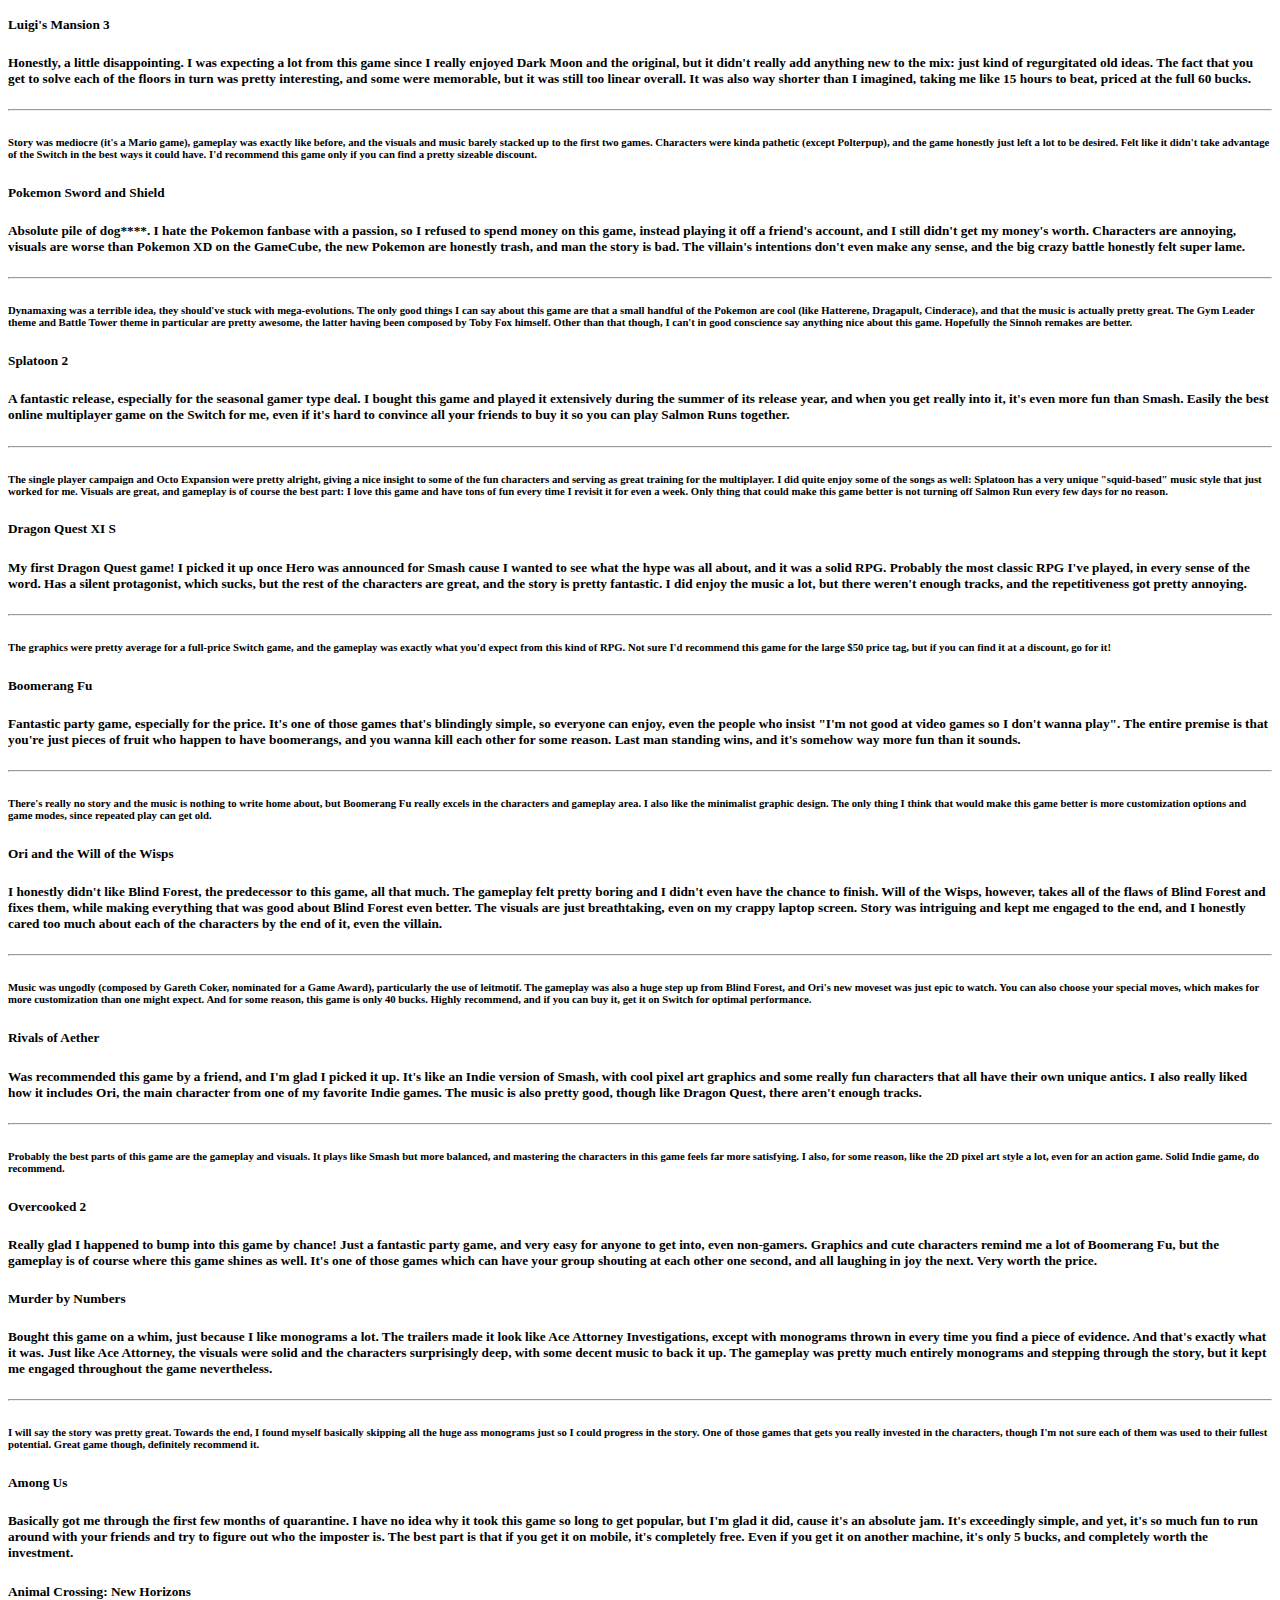
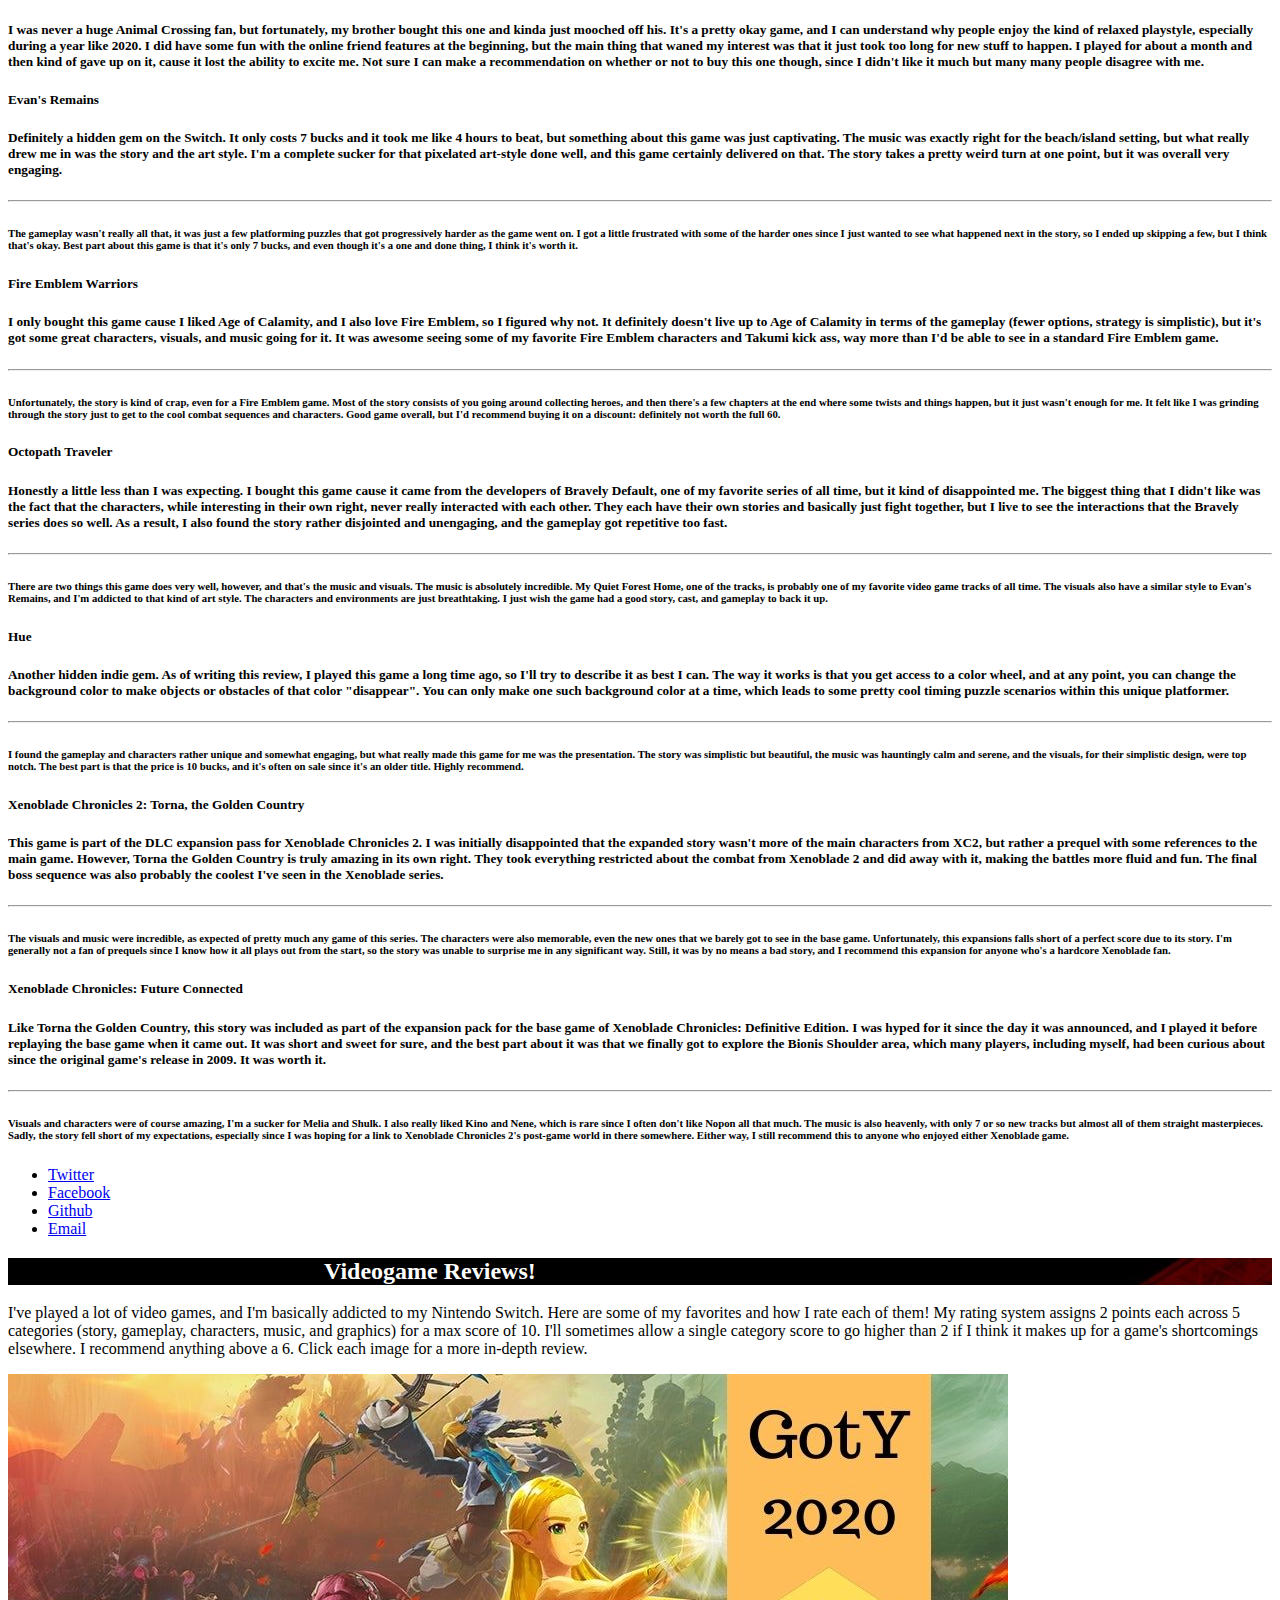
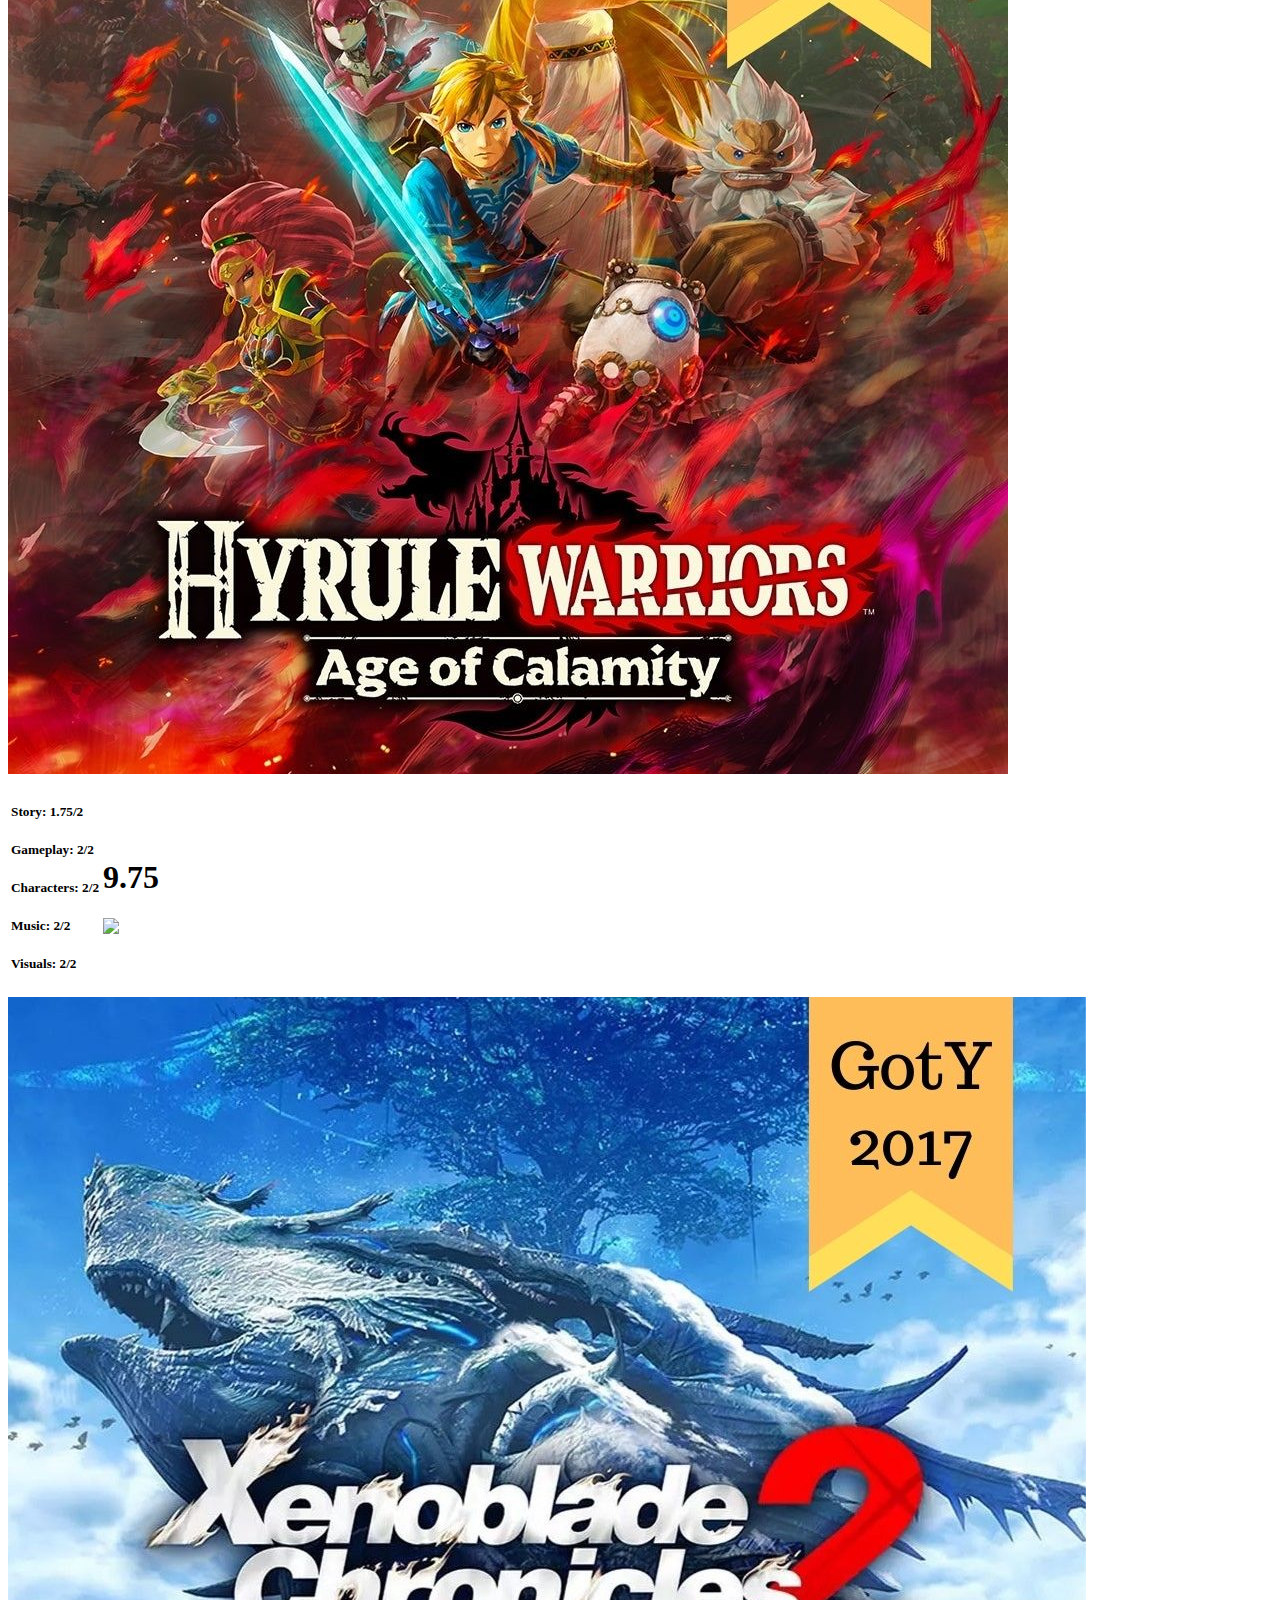
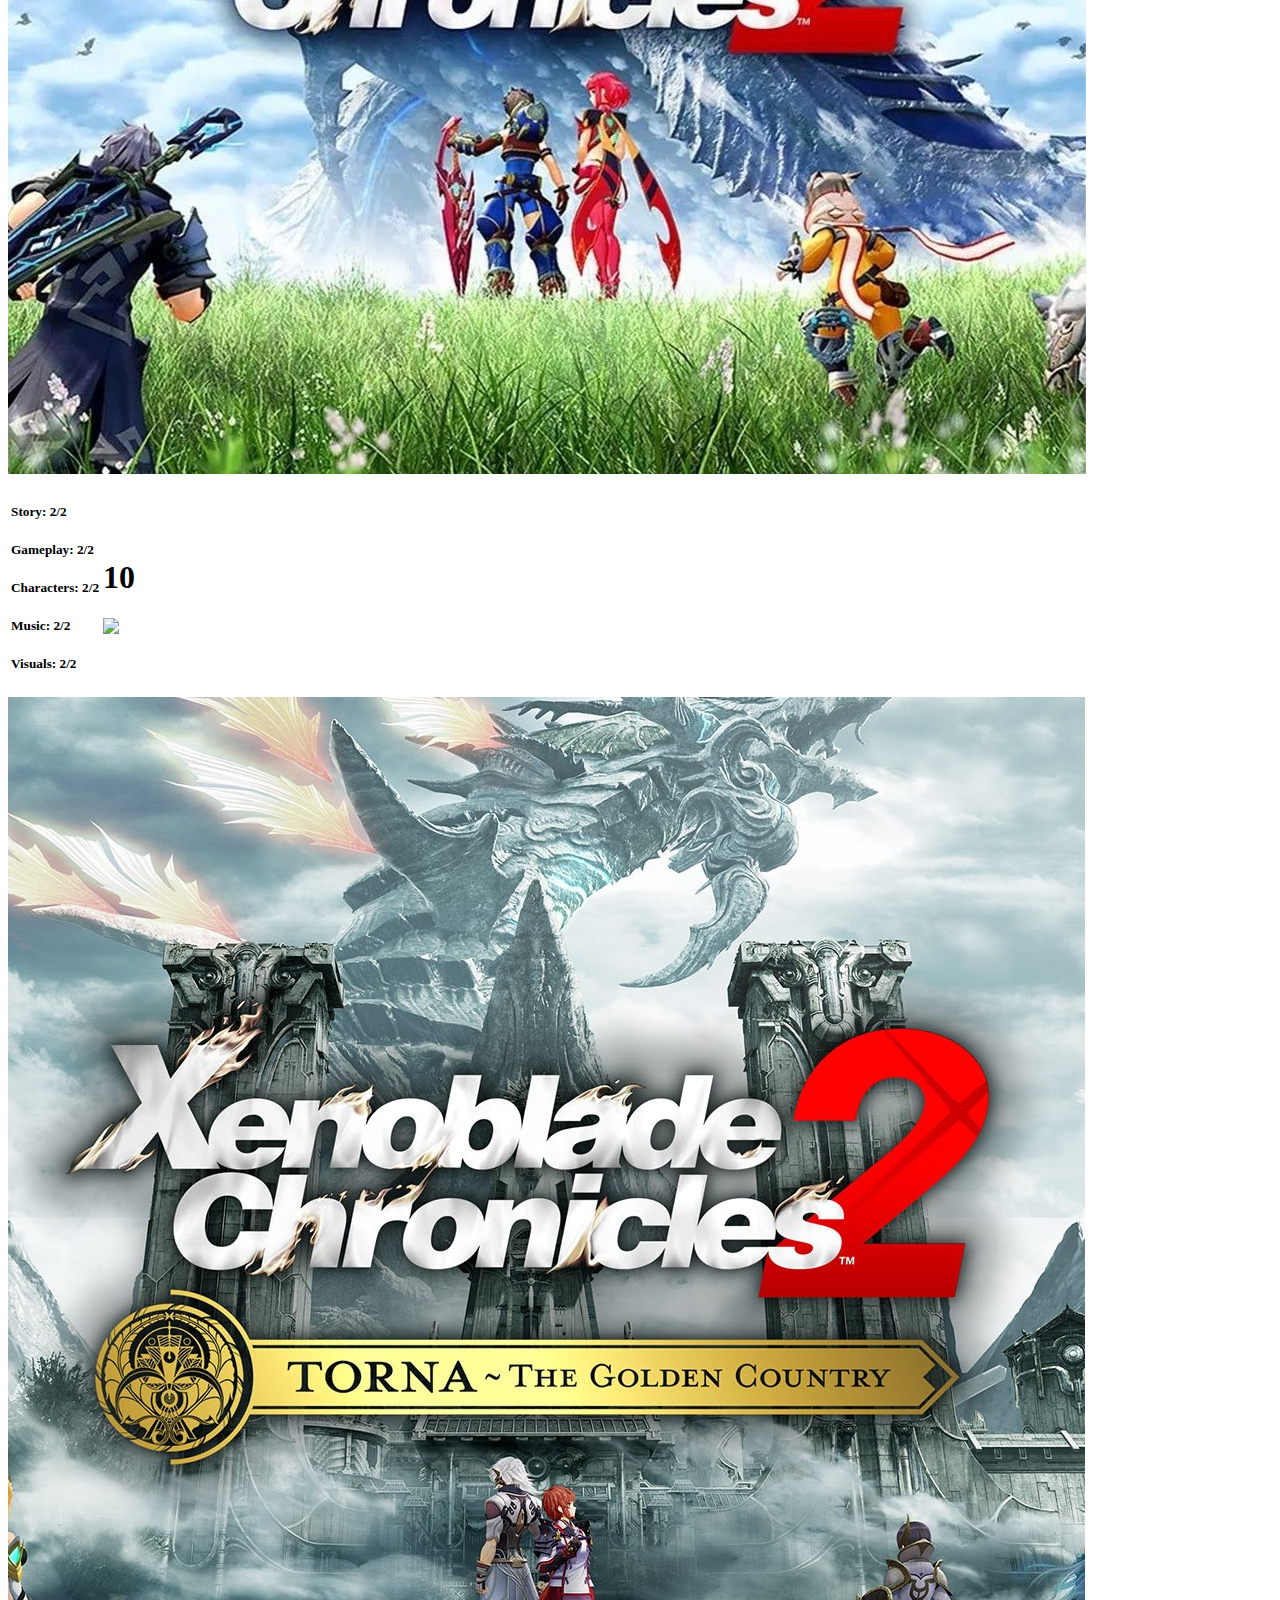
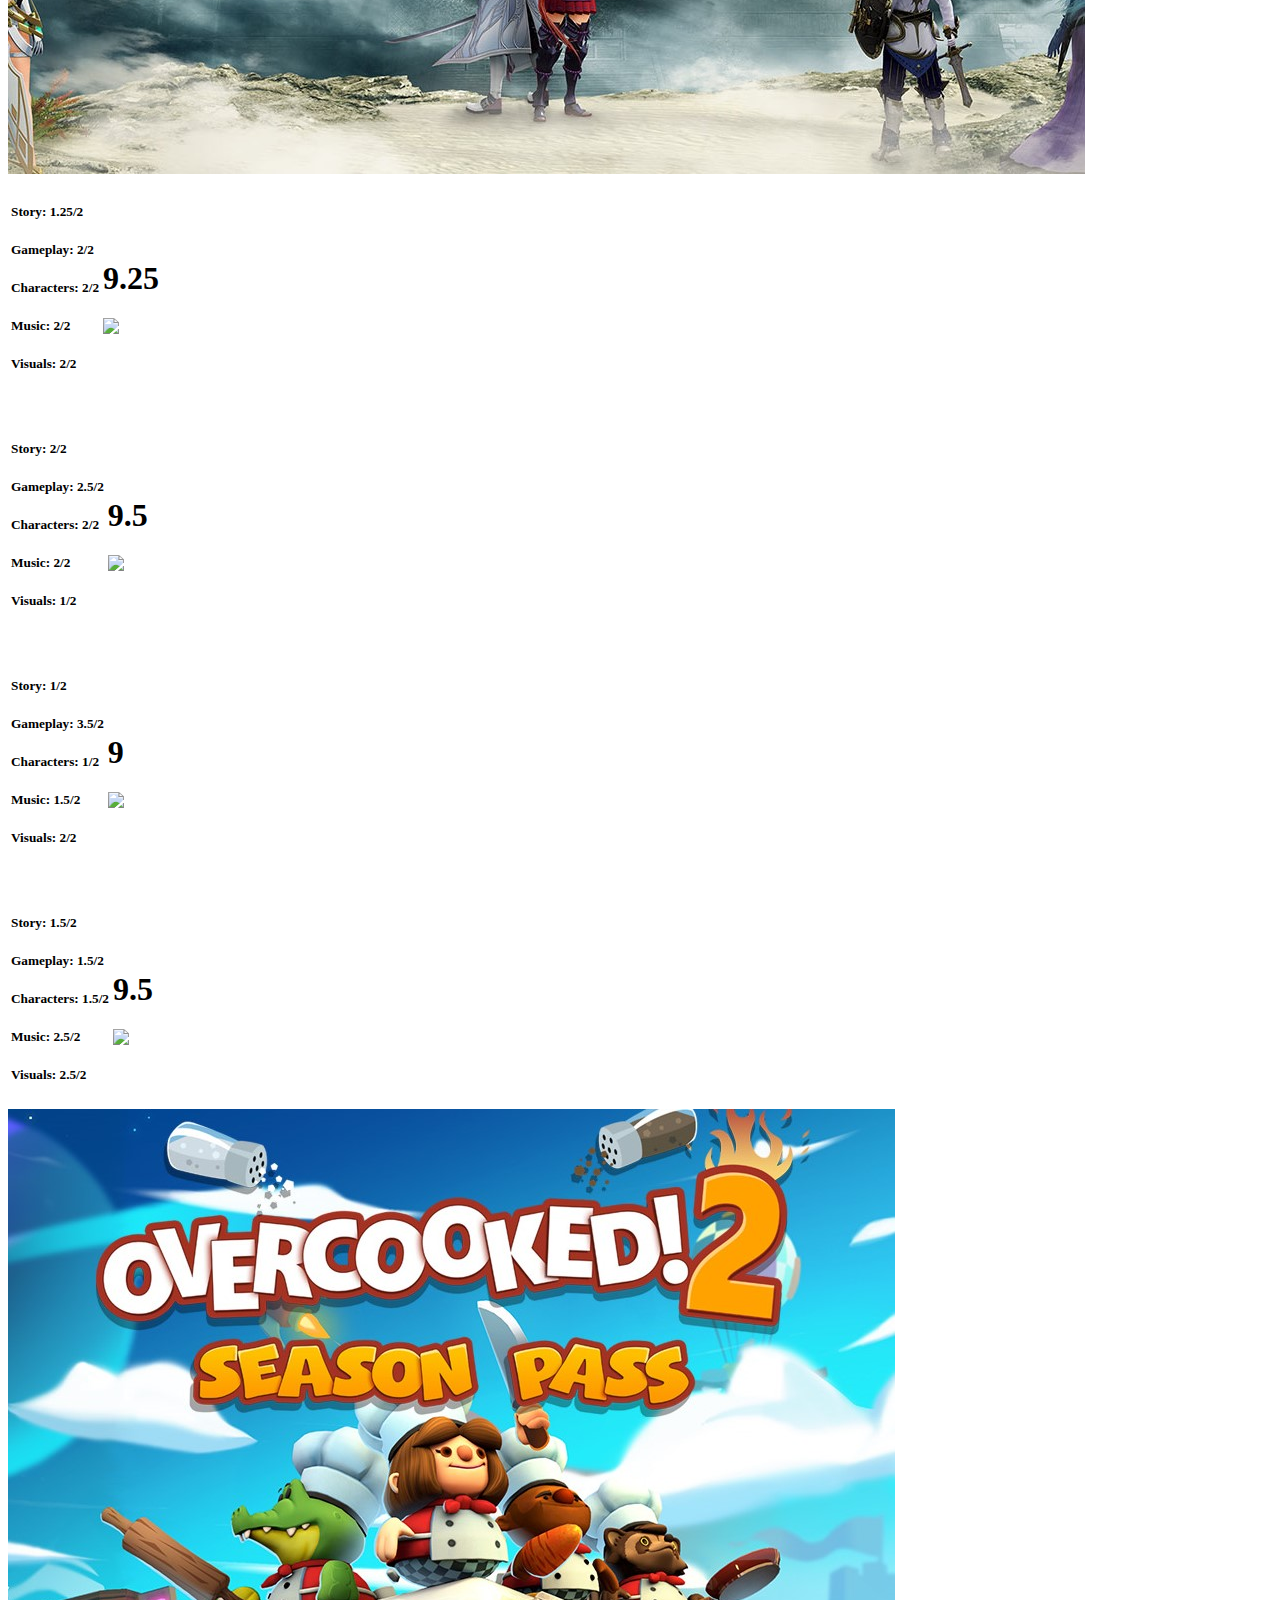
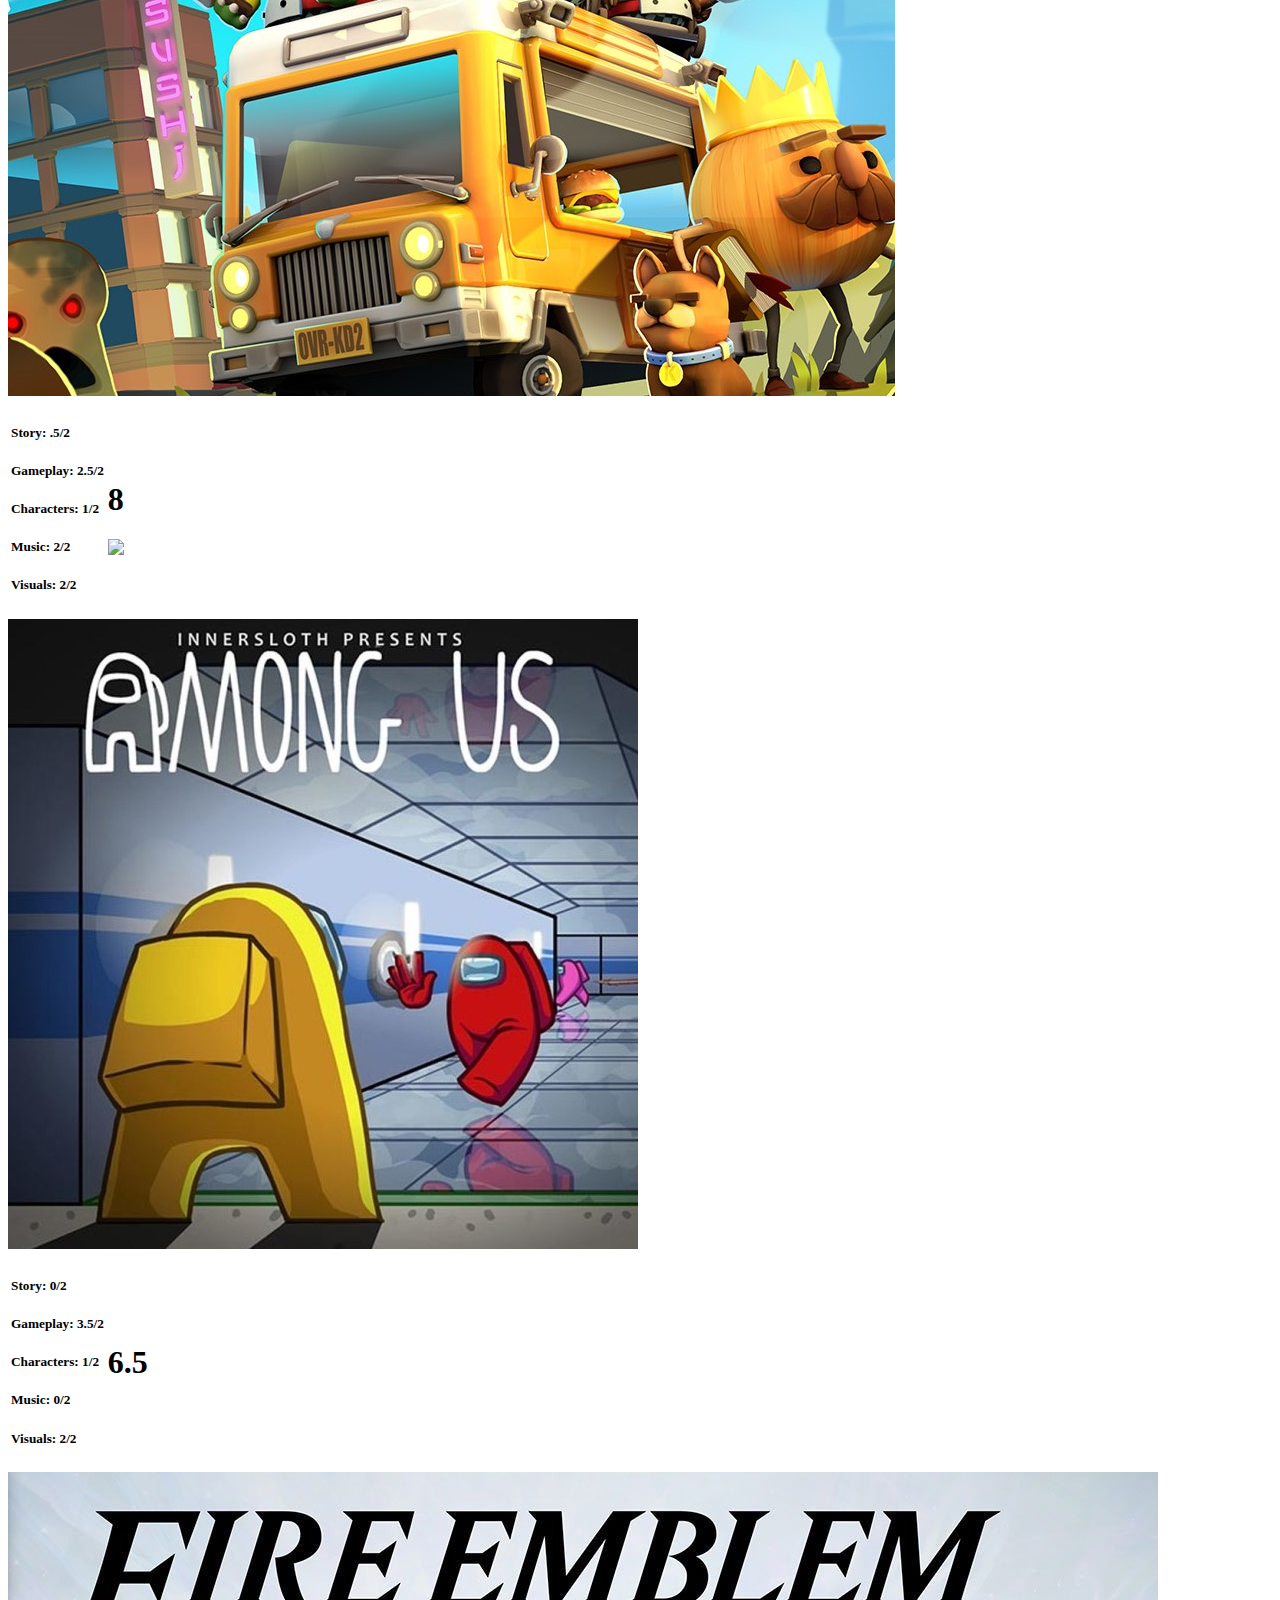
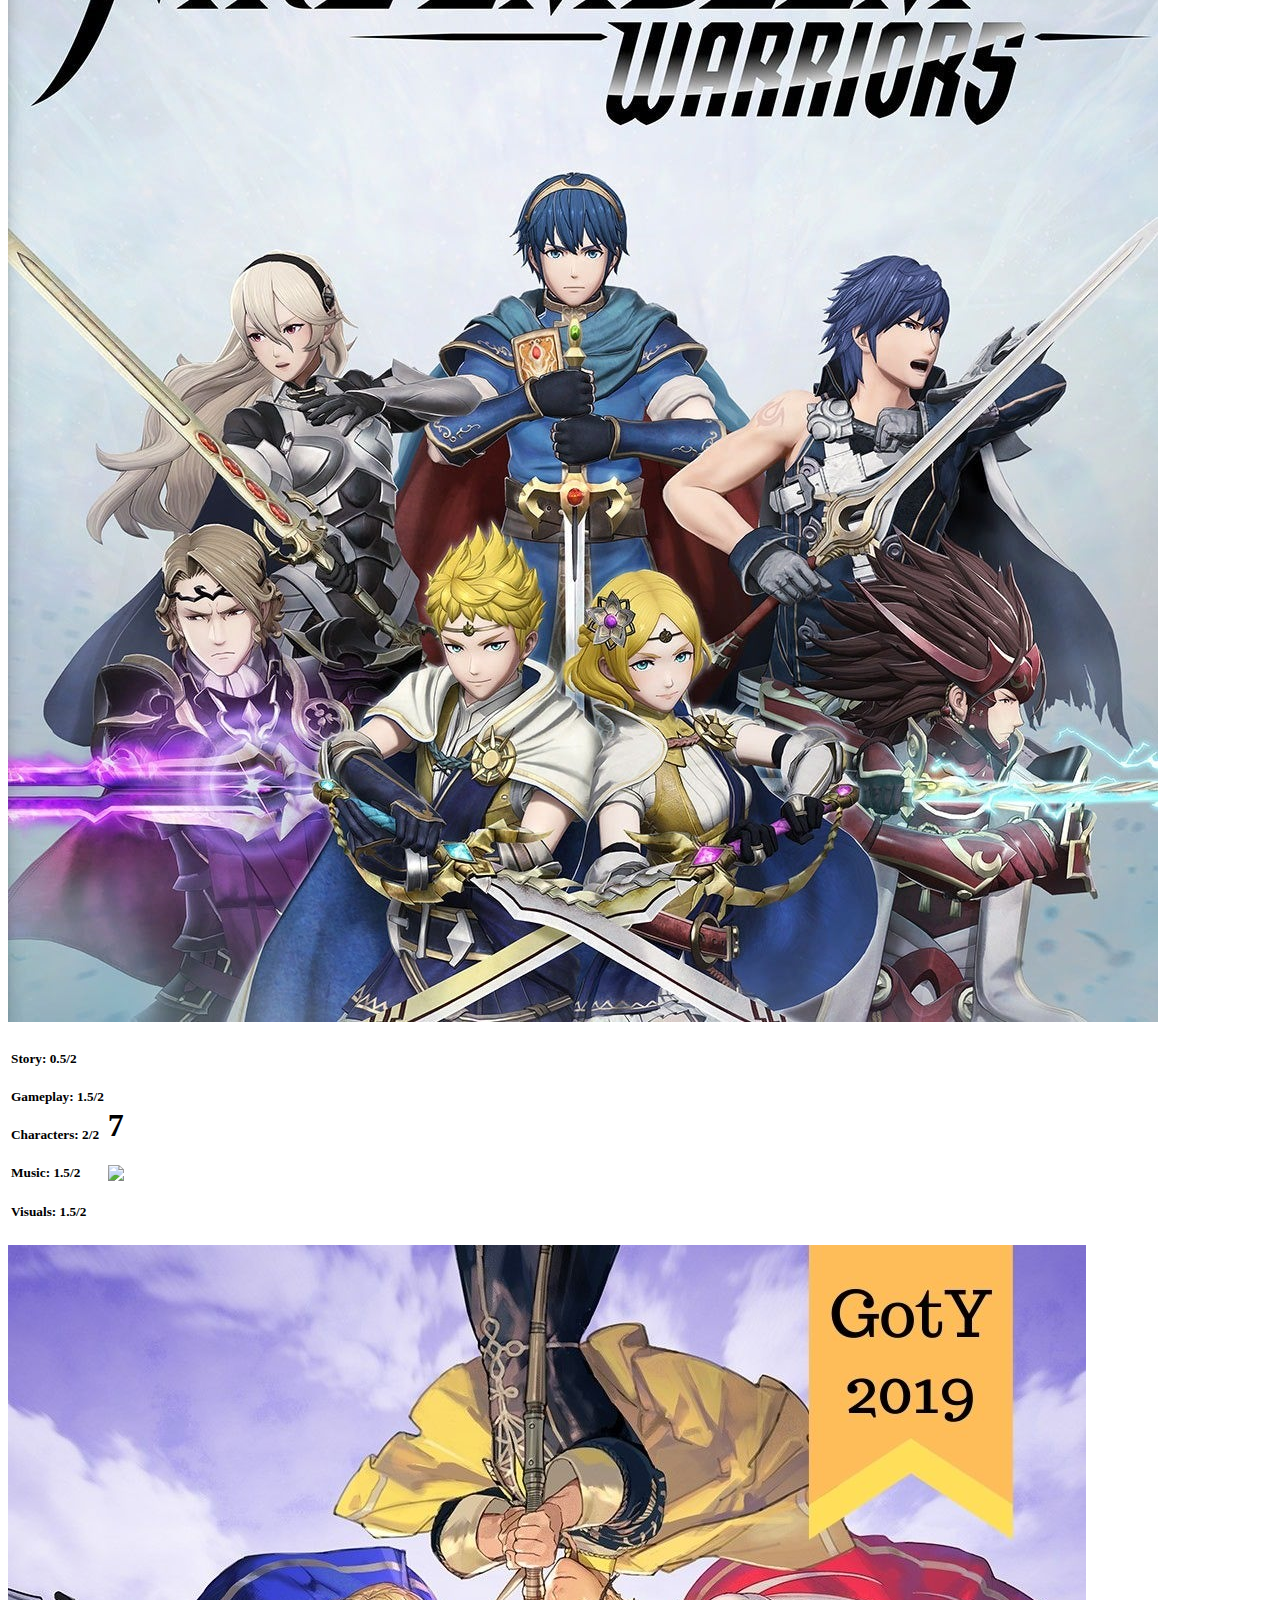
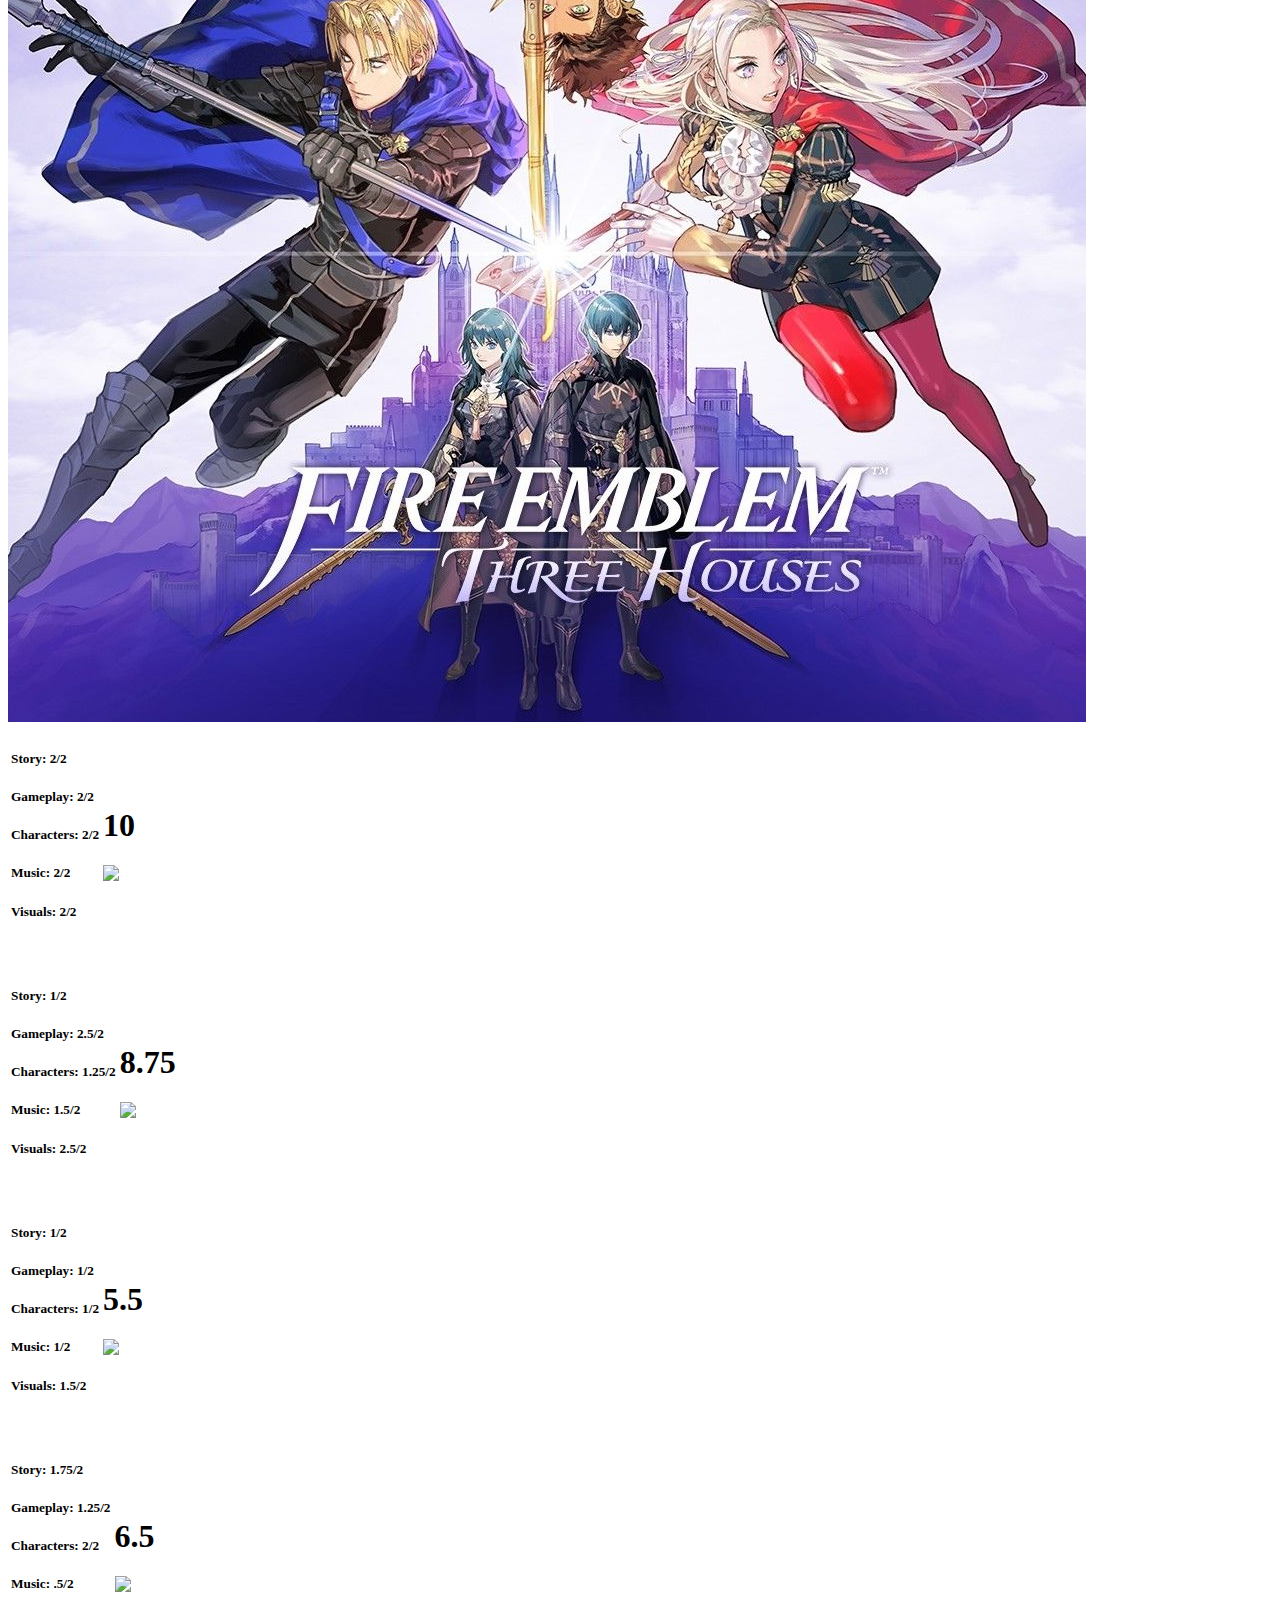
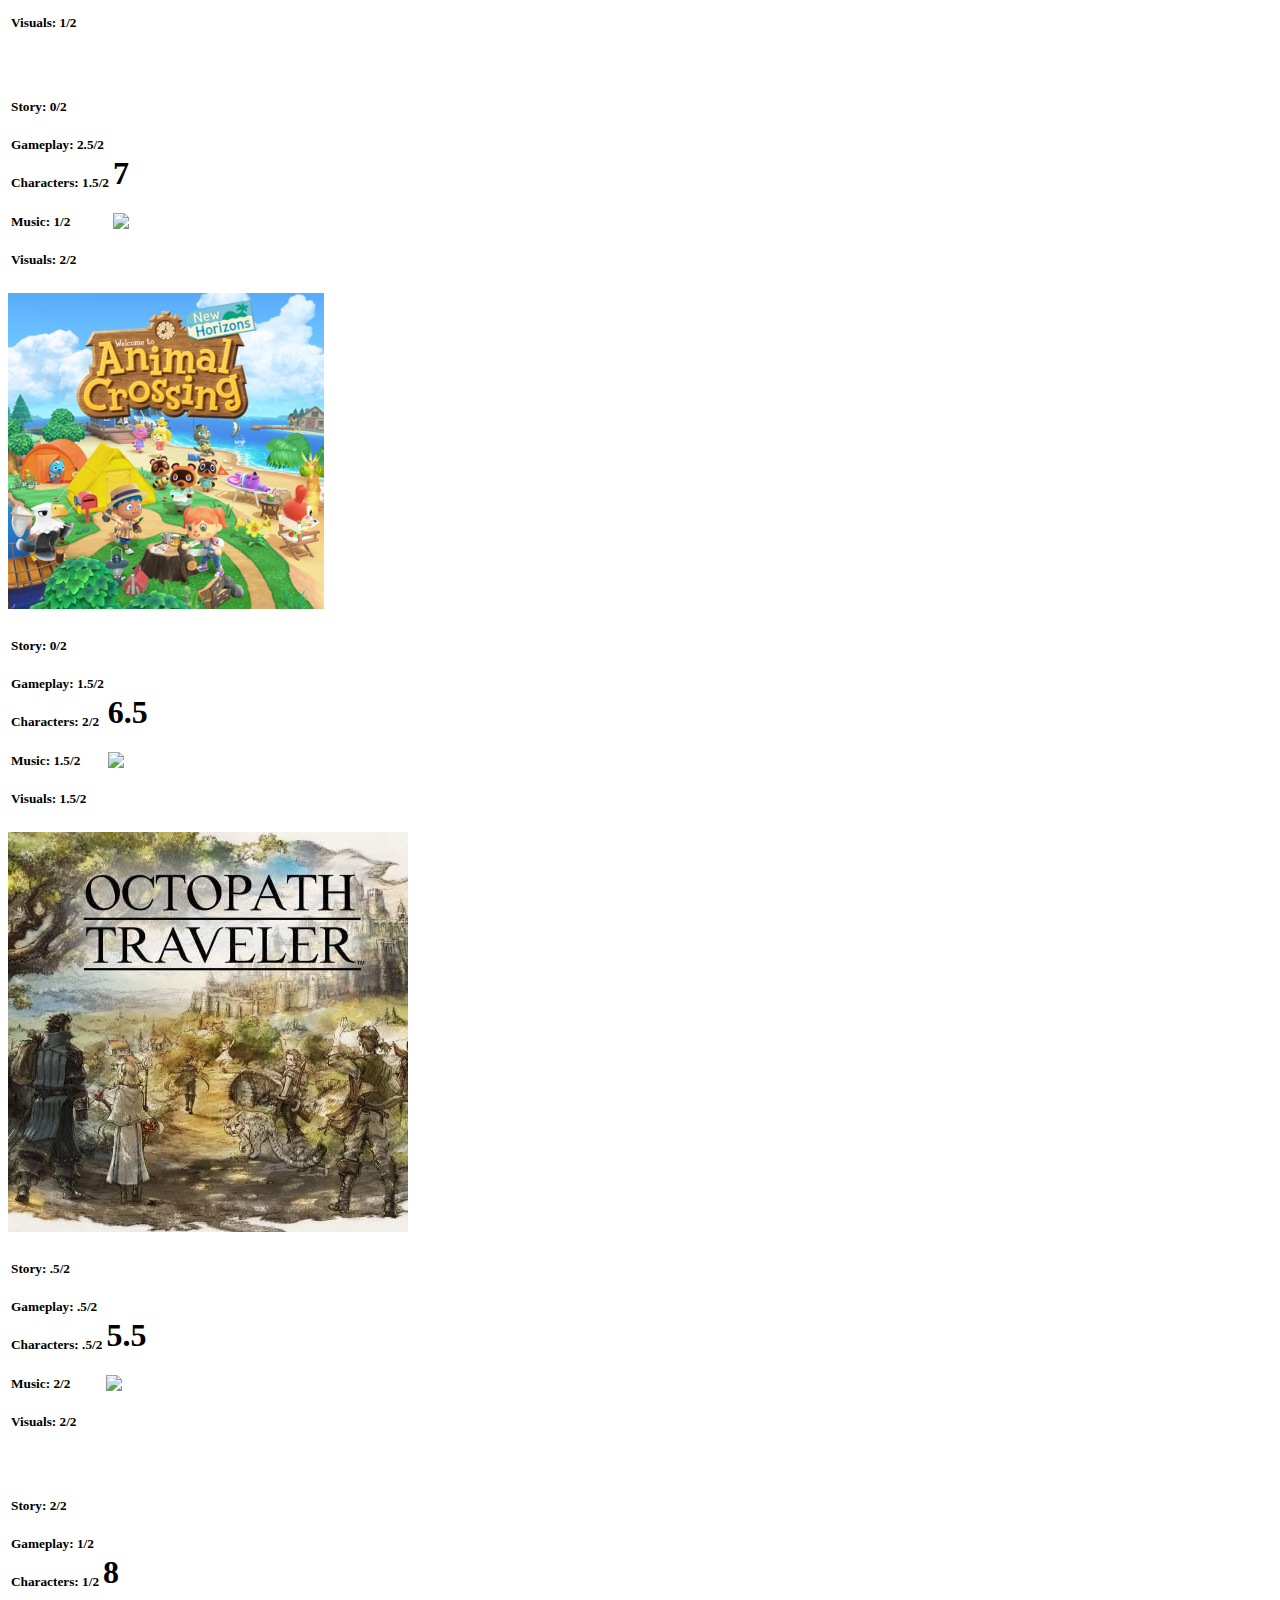
==== commit 64fc541f: "XCs and overhaul" ====
--- a/gamereviews.html
+++ b/gamereviews.html
@@ -314,7 +314,7 @@
                     Was recommended this game by a friend, and I'm glad I picked it up. It's like an Indie version 
                     of Smash, with cool pixel art graphics and some really fun characters that all have their own 
                     unique antics. I also really liked how it includes Ori, the main character from one of my 
-                    favorite Indie games. The music is also pretty good, thought like Dragon Quest, there aren't enough 
+                    favorite Indie games. The music is also pretty good, though like Dragon Quest, there aren't enough 
                     tracks. 
                 </h5>
                 <hr>
@@ -437,6 +437,67 @@
                     of my favorite video game tracks of all time. The visuals also have a similar style to Evan's 
                     Remains, and I'm addicted to that kind of art style. The characters and environments are just 
                     breathtaking. I just wish the game had a good story, cast, and gameplay to back it up.
+                </h6>
+            </div>
+
+            <div id="hue" class="review">
+                <h5 class="title">Hue</h5>
+                <h5 class="reviewtext">
+                    Another hidden indie gem. As of writing this review, I played this game a long time ago,
+                    so I'll try to describe it as best I can. The way it works is that you get access to a color 
+                    wheel, and at any point, you can change the background color to make objects or obstacles of 
+                    that color "disappear". You can only make one such background color at a time, which leads 
+                    to some pretty cool timing puzzle scenarios within this unique platformer.
+                </h5>
+                <hr>
+                <h6>
+                    I found the gameplay and characters rather unique and somewhat engaging, but what really 
+                    made this game for me was the presentation. The story was simplistic but beautiful, the 
+                    music was hauntingly calm and serene, and the visuals, for their simplistic design, 
+                    were top notch. The best part is that the price is 10 bucks, and it's often on sale since 
+                    it's an older title. Highly recommend. 
+                </h6>
+            </div>
+
+            <div id="xctgc" class="review">
+                <h5 class="title">Xenoblade Chronicles 2: Torna, the Golden Country</h5>
+                <h5 class="reviewtext">
+                    This game is part of the DLC expansion pass for Xenoblade Chronicles 2. I was
+                    initially disappointed that the expanded story wasn't more of the main characters from 
+                    XC2, but rather a prequel with some references to the main game. However, Torna the Golden
+                    Country is truly amazing in its own right. They took everything restricted about the combat 
+                    from Xenoblade 2 and did away with it, making the battles more fluid and fun. The final boss 
+                    sequence was also probably the coolest I've seen in the Xenoblade series.
+                </h5>
+                <hr>
+                <h6>
+                    The visuals and music were incredible, as expected of pretty much any game of this series. 
+                    The characters were also memorable, even the new ones that we barely got to see in the base 
+                    game. Unfortunately, this expansions falls short of a perfect score due to its story. I'm 
+                    generally not a fan of prequels since I know how it all plays out from the start, so the 
+                    story was unable to surprise me in any significant way. Still, it was by no means a bad story,
+                    and I recommend this expansion for anyone who's a hardcore Xenoblade fan. 
+                </h6>
+            </div>
+
+            <div id="xcfc" class="review">
+                <h5 class="title">Xenoblade Chronicles: Future Connected</h5>
+                <h5 class="reviewtext">
+                    Like Torna the Golden Country, this story was included as part of the expansion pack 
+                    for the base game of Xenoblade Chronicles: Definitive Edition. I was hyped for it since 
+                    the day it was announced, and I played it before replaying the base game when it came out. 
+                    It was short and sweet for sure, and the best part about it was that we finally got to 
+                    explore the Bionis Shoulder area, which many players, including myself, had been curious 
+                    about since the original game's release in 2009. It was worth it. 
+                </h5>
+                <hr>
+                <h6>
+                    Visuals and characters were of course amazing, I'm a sucker for Melia and Shulk. I also 
+                    really liked Kino and Nene, which is rare since I often don't like Nopon all that much. The 
+                    music is also heavenly, with only 7 or so new tracks but almost all of them straight 
+                    masterpieces. Sadly, the story fell short of my expectations, especially since I was hoping 
+                    for a link to Xenoblade Chronicles 2's post-game world in there somewhere. Either way, I 
+                    still recommend this to anyone who enjoyed either Xenoblade game.  
                 </h6>
             </div>
 
@@ -490,6 +551,30 @@
                 <div class="row">
                     <div class="col-4 col-12-mobile">
                         <article class="item">
+                            <a class="image fit" onclick="toggleReview('hwaoc')">
+                                <img src="gameimages/hwaoc.jpg" alt="" />
+                            </a>
+                            <table style="padding: 0;">
+                                <tr>
+                                    <td>
+                                        <header>
+                                            <div class="ratings" style="text-align: left;">
+                                                <h5>Story: <span class="rating">1.75/2</span></h5>
+                                                <h5>Gameplay: <span class="rating">2/2</span></h5>
+                                                <h5>Characters: <span class="rating">2/2</span></h5>
+                                                <h5>Music: <span class="rating">2/2</span></h5>
+                                                <h5>Visuals: <span class="rating">2/2</span></h5>
+                                            </div>
+                                        </header>
+                                    </td>
+                                    <td class="hullo">
+                                        <h1 class="score">9.75</h1>
+                                        <img class="switch" src="gameimages/nswitch.png">
+                                    </td>
+                                </tr>
+                            </table>
+                        </article>
+                        <article class="item">
                             <a class="image fit" onclick="toggleReview('xc2')">
                                 <img src="gameimages/xc2.jpg" alt="" />
                             </a>
@@ -514,15 +599,15 @@
                             </table>
                         </article>
                         <article class="item">
-                            <a class="image fit" onclick="toggleReview('fe3h')">
-                                <img src="gameimages/fe3h.jpg" alt="" />
-                            </a>
-                            <table style="padding: 0;">
-                                <tr>
-                                    <td>
-                                        <header>
-                                            <div class="ratings" style="text-align: left;">
-                                                <h5>Story: <span class="rating">2/2</span></h5>
+                            <a class="image fit" onclick="toggleReview('xctgc')">
+                                <img src="gameimages/xctgc.jpg" alt="" />
+                            </a>
+                            <table style="padding: 0;">
+                                <tr>
+                                    <td>
+                                        <header>
+                                            <div class="ratings" style="text-align: left;">
+                                                <h5>Story: <span class="rating">1.25/2</span></h5>
                                                 <h5>Gameplay: <span class="rating">2/2</span></h5>
                                                 <h5>Characters: <span class="rating">2/2</span></h5>
                                                 <h5>Music: <span class="rating">2/2</span></h5>
@@ -531,13 +616,12 @@
                                         </header>
                                     </td>
                                     <td class="hullo">
-                                        <h1 class="score">10</h1>
-                                        <img class="switch" src="gameimages/nswitch.png">
-                                    </td>
-                                </tr>
-                            </table>
-                        </article>
-
+                                        <h1 class="score">9.25</h1>
+                                        <img class="switch" src="gameimages/nswitch.png">
+                                    </td>
+                                </tr>
+                            </table>
+                        </article>
                         <article class="item">
                             <a class="image fit" onclick="toggleReview('ys')">
                                 <img src="gameimages/ys.jpg" alt="" />
@@ -692,15 +776,15 @@
                     <!-- MIDDLE COLUMN -->
                     <div class="col-4 col-12-mobile">
                         <article class="item">
-                            <a class="image fit" onclick="toggleReview('hwaoc')">
-                                <img src="gameimages/hwaoc.jpg" alt="" />
-                            </a>
-                            <table style="padding: 0;">
-                                <tr>
-                                    <td>
-                                        <header>
-                                            <div class="ratings" style="text-align: left;">
-                                                <h5>Story: <span class="rating">1.75/2</span></h5>
+                            <a class="image fit" onclick="toggleReview('fe3h')">
+                                <img src="gameimages/fe3h.jpg" alt="" />
+                            </a>
+                            <table style="padding: 0;">
+                                <tr>
+                                    <td>
+                                        <header>
+                                            <div class="ratings" style="text-align: left;">
+                                                <h5>Story: <span class="rating">2/2</span></h5>
                                                 <h5>Gameplay: <span class="rating">2/2</span></h5>
                                                 <h5>Characters: <span class="rating">2/2</span></h5>
                                                 <h5>Music: <span class="rating">2/2</span></h5>
@@ -709,12 +793,13 @@
                                         </header>
                                     </td>
                                     <td class="hullo">
-                                        <h1 class="score">9.75</h1>
-                                        <img class="switch" src="gameimages/nswitch.png">
-                                    </td>
-                                </tr>
-                            </table>
-                        </article>
+                                        <h1 class="score">10</h1>
+                                        <img class="switch" src="gameimages/nswitch.png">
+                                    </td>
+                                </tr>
+                            </table>
+                        </article>
+            
                         <article class="item">
                             <a class="image fit"  onclick="toggleReview('botw')">
                                 <img src="gameimages/botw.jpg" alt="" />
@@ -740,31 +825,6 @@
                             </table>
                         </article>
                         <article class="item">
-                            <a class="image fit"  onclick="toggleReview('ssbu')">
-                                <img src="gameimages/ssbu.jpg" alt="" />
-                            </a>
-                            <table style="padding: 0;">
-                                <tr>
-                                    <td>
-                                        <header>
-                                            <div class="ratings" style="text-align: left;">
-                                                <h5>Story: <span class="rating">0/2</span></h5>
-                                                <h5>Gameplay: <span class="rating">4/2</span></h5>
-                                                <h5>Characters: <span class="rating">2/2</span></h5>
-                                                <h5>Music: <span class="rating">2/2</span></h5>
-                                                <h5>Visuals: <span class="rating">2/2</span></h5>
-                                            </div>
-                                        </header>
-                                    </td>
-                                    <td class="hullo">
-                                        <h1 class="score">10</h1>
-                                        <img class="switch" src="gameimages/nswitch.png">
-                                    </td>
-                                </tr>
-                            </table>
-                        </article>
-
-                        <article class="item">
                             <a class="image fit" onclick="toggleReview('lm3')">
                                 <img src="gameimages/lm3.jpg" alt="" />
                             </a>
@@ -823,7 +883,7 @@
                                     <td>
                                         <header>
                                             <div class="ratings" style="text-align: left;">
-                                                <h5>Story: <span class="rating">.5/2</span></h5>
+                                                <h5>Story: <span class="rating">0/2</span></h5>
                                                 <h5>Gameplay: <span class="rating">2.5/2</span></h5>
                                                 <h5>Characters: <span class="rating">1.5/2</span></h5>
                                                 <h5>Music: <span class="rating">1/2</span></h5>
@@ -832,7 +892,7 @@
                                         </header>
                                     </td>
                                     <td class="hullo">
-                                        <h1 class="score">7.5</h1>
+                                        <h1 class="score">7</h1>
                                         <img class="switch" src="gameimages/nswitch.png">
                                     </td>
                                 </tr>
@@ -889,10 +949,83 @@
                             </table>
                         </article>
 
+                        <article class="item">
+                            <a class="image fit" onclick="toggleReview('hue')">
+                                <img src="gameimages/hue.jpg" alt="" />
+                            </a>
+                            <table style="padding: 0;">
+                                <tr>
+                                    <td>
+                                        <header>
+                                            <div class="ratings" style="text-align: left;">
+                                                <h5>Story: <span class="rating">2/2</span></h5>
+                                                <h5>Gameplay: <span class="rating">1/2</span></h5>
+                                                <h5>Characters: <span class="rating">1/2</span></h5>
+                                                <h5>Music: <span class="rating">2/2</span></h5>
+                                                <h5>Visuals: <span class="rating">2/2</span></h5>
+                                            </div>
+                                        </header>
+                                    </td>
+                                    <td class="hullo">
+                                        <h1 class="score">8</h1>
+                                        <img class="switch" src="gameimages/nswitch.png">
+                                    </td>
+                                </tr>
+                            </table>
+                        </article>
+                        <article class="item">
+                            <a class="image fit" onclick="toggleReview('er')">
+                                <img src="gameimages/er.jpg" alt="" />
+                            </a>
+                            <table style="padding: 0;">
+                                <tr>
+                                    <td>
+                                        <header>
+                                            <div class="ratings" style="text-align: left;">
+                                                <h5>Story: <span class="rating">2/2</span></h5>
+                                                <h5>Gameplay: <span class="rating">1/2</span></h5>
+                                                <h5>Characters: <span class="rating">1/2</span></h5>
+                                                <h5>Music: <span class="rating">1/2</span></h5>
+                                                <h5>Visuals: <span class="rating">2/2</span></h5>
+                                            </div>
+                                        </header>
+                                    </td>
+                                    <td class="hullo">
+                                        <h1 class="score">7</h1>
+                                        <img class="switch" src="gameimages/nswitch.png">
+                                    </td>
+                                </tr>
+                            </table>
+                        </article>
+
                     </div>
 
                     <!-- RIGHT COLUMN -->
                     <div class="col-4 col-12-mobile">
+                        <article class="item">
+                            <a class="image fit"  onclick="toggleReview('ssbu')">
+                                <img src="gameimages/ssbu.jpg" alt="" />
+                            </a>
+                            <table style="padding: 0;">
+                                <tr>
+                                    <td>
+                                        <header>
+                                            <div class="ratings" style="text-align: left;">
+                                                <h5>Story: <span class="rating">0/2</span></h5>
+                                                <h5>Gameplay: <span class="rating">4/2</span></h5>
+                                                <h5>Characters: <span class="rating">2/2</span></h5>
+                                                <h5>Music: <span class="rating">2/2</span></h5>
+                                                <h5>Visuals: <span class="rating">2/2</span></h5>
+                                            </div>
+                                        </header>
+                                    </td>
+                                    <td class="hullo">
+                                        <h1 class="score">10</h1>
+                                        <img class="switch" src="gameimages/nswitch.png">
+                                    </td>
+                                </tr>
+                            </table>
+                        </article>
                         <article class="item">
                             <a class="image fit" onclick="toggleReview('xc')">
                                 <img src="gameimages/xc.jpg" alt="" />
@@ -912,6 +1045,30 @@
                                     </td>
                                     <td class="hullo">
                                         <h1 class="score">10</h1>
+                                        <img class="switch" src="gameimages/nswitch.png">
+                                    </td>
+                                </tr>
+                            </table>
+                        </article>
+                        <article class="item">
+                            <a class="image fit" onclick="toggleReview('xcfc')">
+                                <img src="gameimages/xcfc.jpg" alt="" />
+                            </a>
+                            <table style="padding: 0;">
+                                <tr>
+                                    <td>
+                                        <header>
+                                            <div class="ratings" style="text-align: left;">
+                                                <h5>Story: <span class="rating">1/2</span></h5>
+                                                <h5>Gameplay: <span class="rating">2/2</span></h5>
+                                                <h5>Characters: <span class="rating">2/2</span></h5>
+                                                <h5>Music: <span class="rating">2.25/2</span></h5>
+                                                <h5>Visuals: <span class="rating">2/2</span></h5>
+                                            </div>
+                                        </header>
+                                    </td>
+                                    <td class="hullo">
+                                        <h1 class="score">9.25</h1>
                                         <img class="switch" src="gameimages/nswitch.png">
                                     </td>
                                 </tr>
@@ -1040,32 +1197,6 @@
                                 </tr>
                             </table>
                         </article>
-
-                        <article class="item">
-                            <a class="image fit" onclick="toggleReview('er')">
-                                <img src="gameimages/er.jpg" alt="" />
-                            </a>
-                            <table style="padding: 0;">
-                                <tr>
-                                    <td>
-                                        <header>
-                                            <div class="ratings" style="text-align: left;">
-                                                <h5>Story: <span class="rating">2/2</span></h5>
-                                                <h5>Gameplay: <span class="rating">1/2</span></h5>
-                                                <h5>Characters: <span class="rating">1/2</span></h5>
-                                                <h5>Music: <span class="rating">1/2</span></h5>
-                                                <h5>Visuals: <span class="rating">2/2</span></h5>
-                                            </div>
-                                        </header>
-                                    </td>
-                                    <td class="hullo">
-                                        <h1 class="score">7</h1>
-                                        <img class="switch" src="gameimages/nswitch.png">
-                                    </td>
-                                </tr>
-                            </table>
-                        </article>
-
                     </div>
                 </div>
 
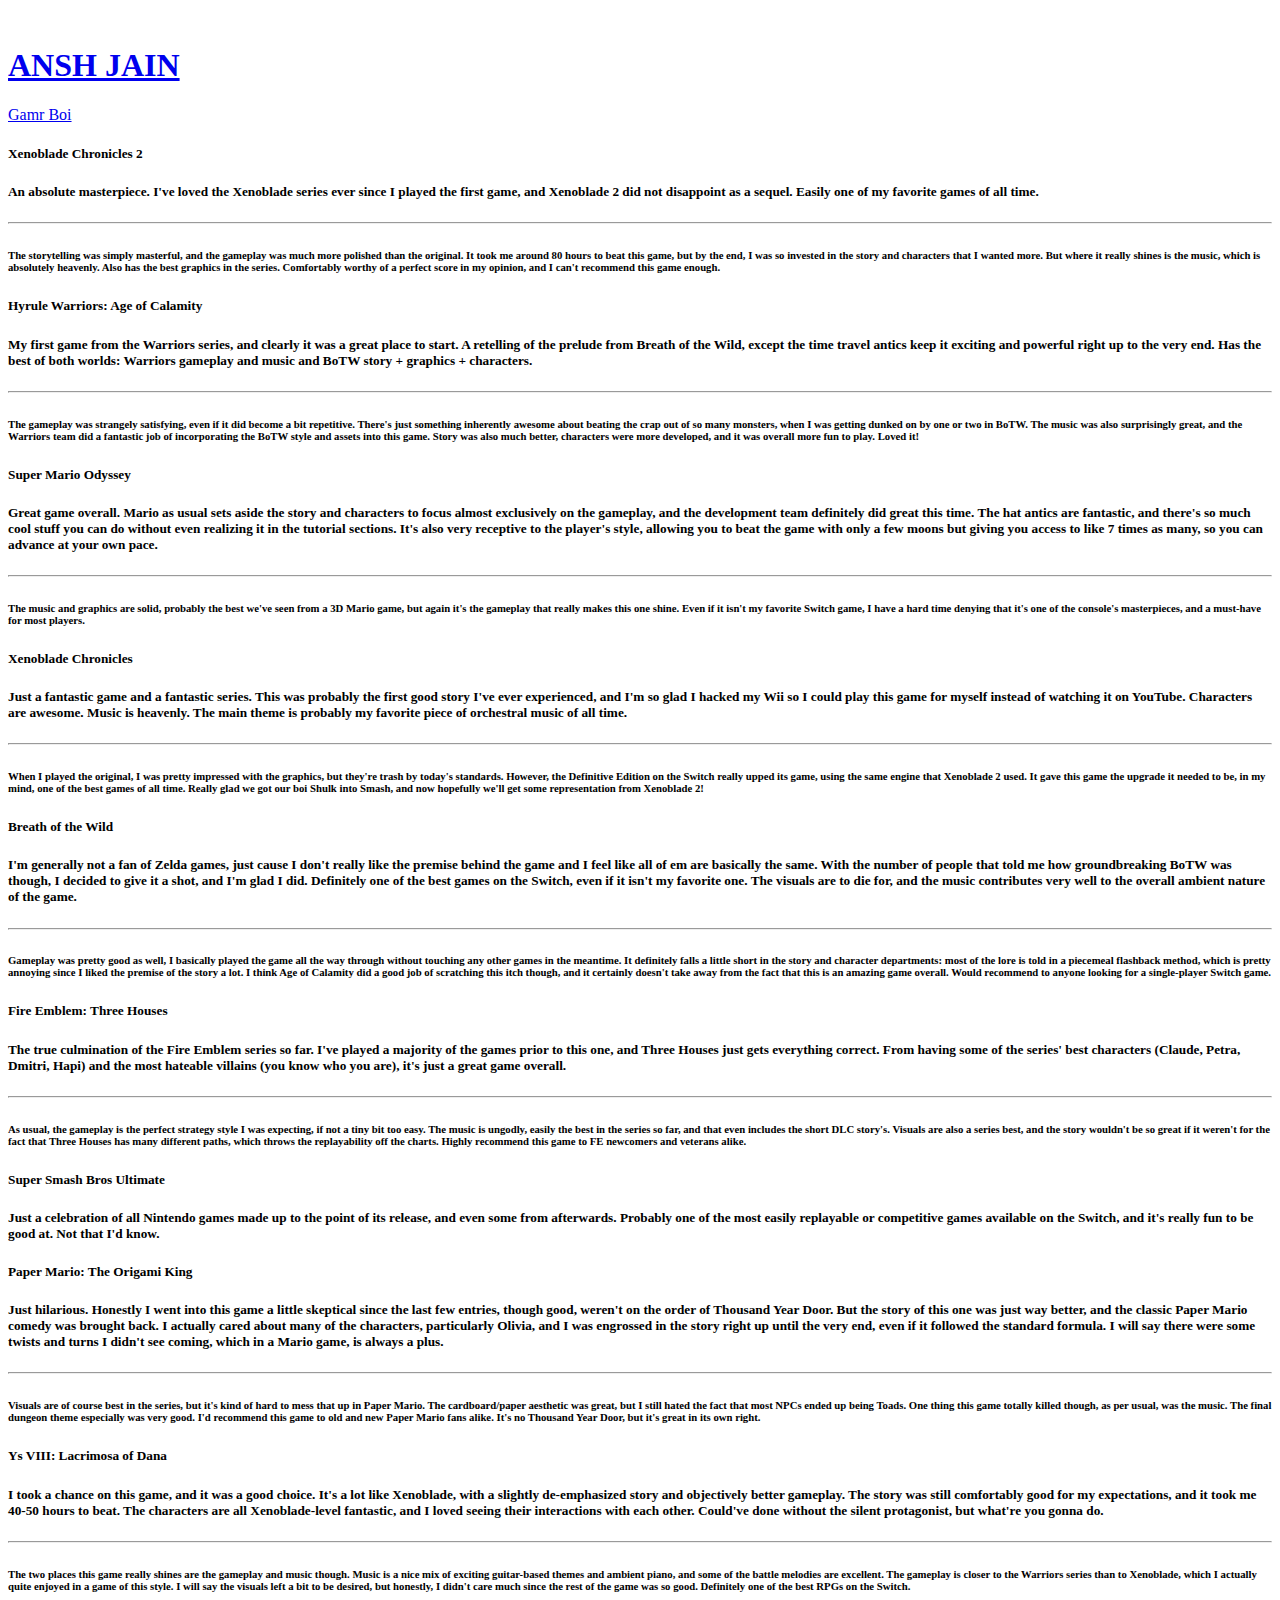
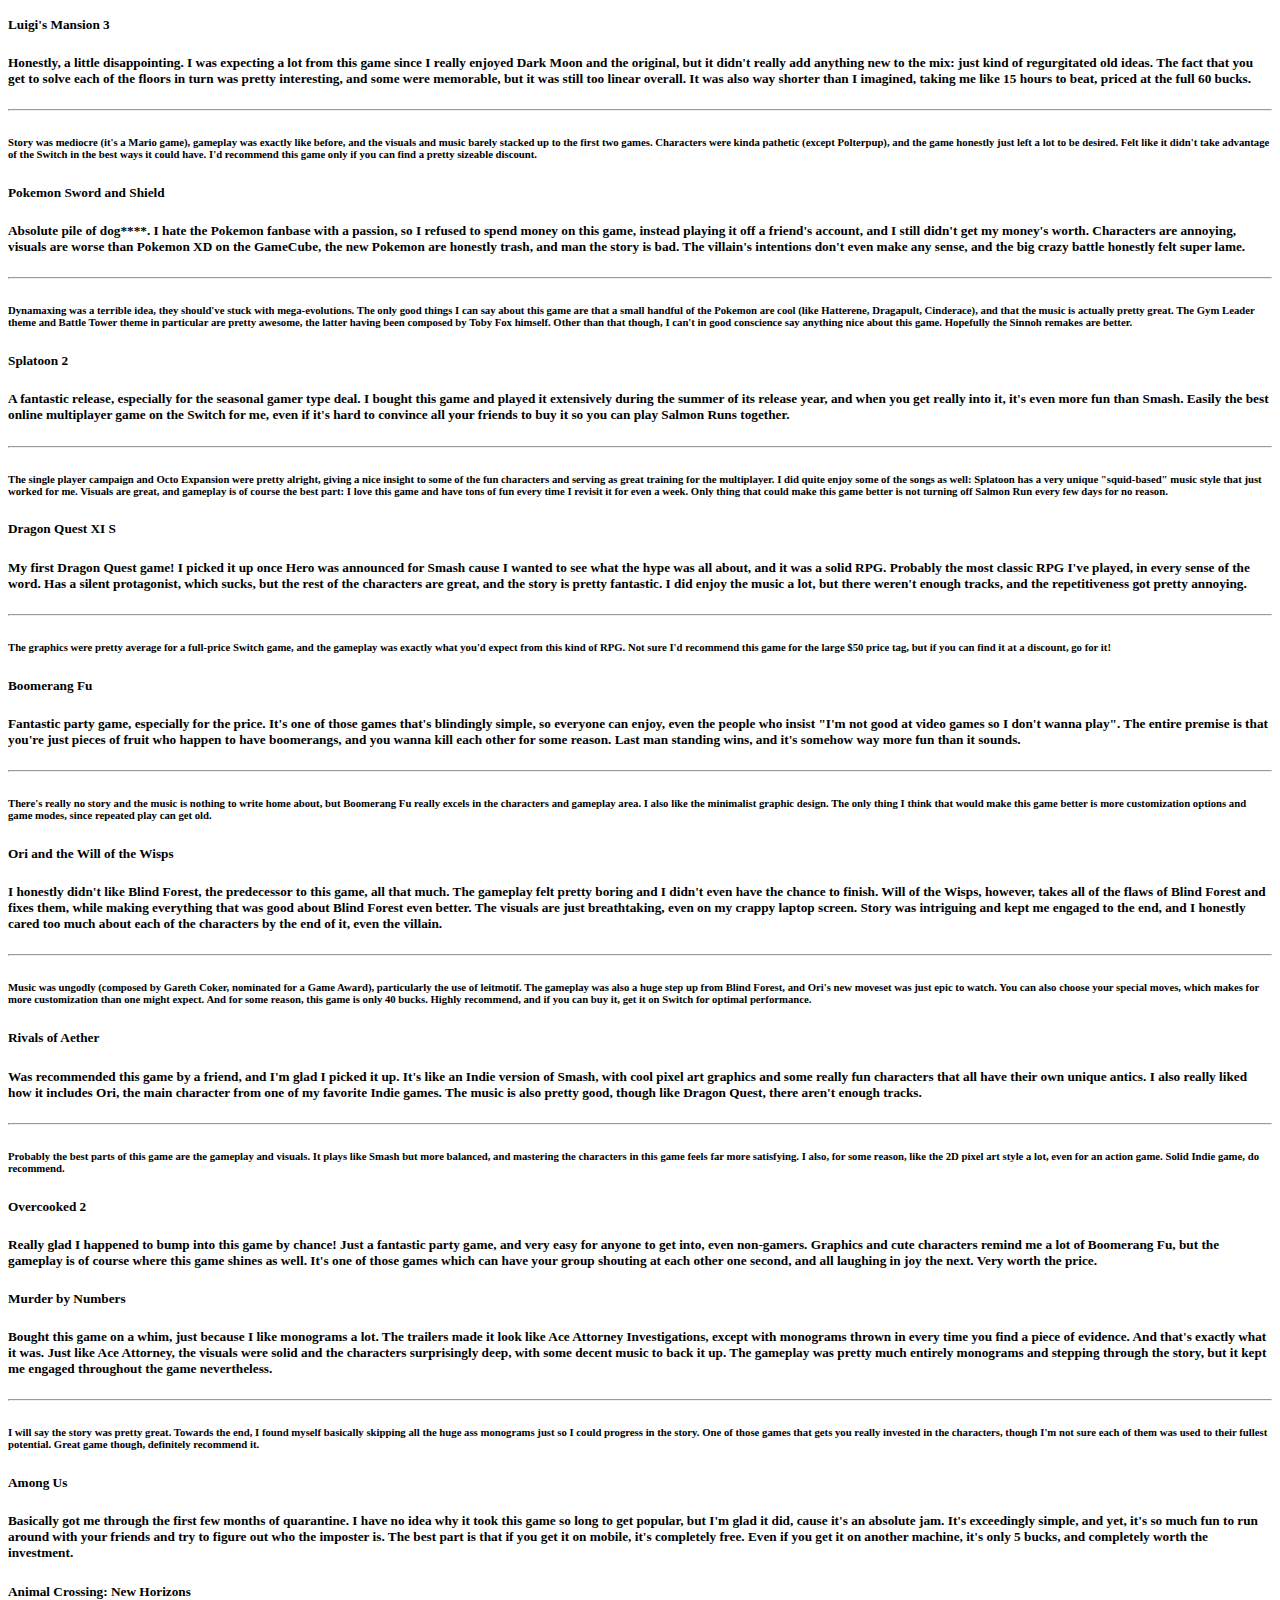
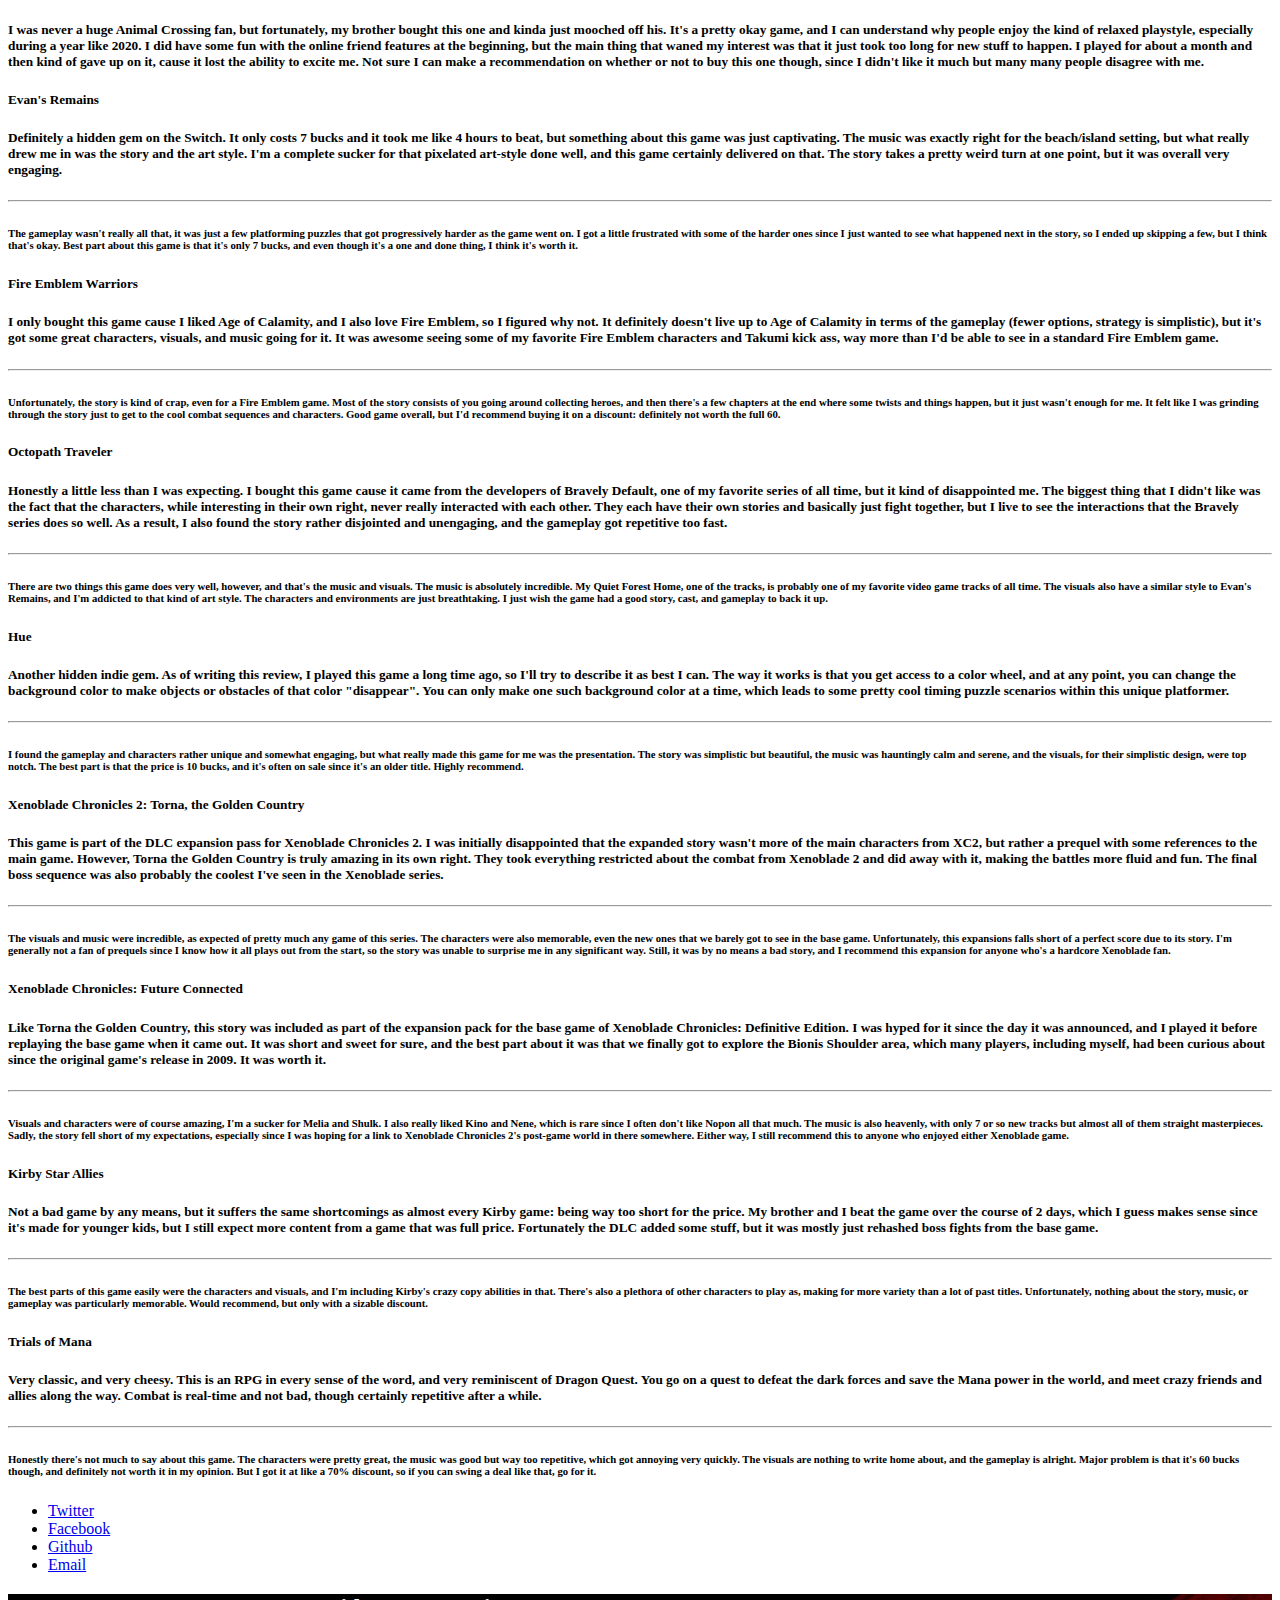
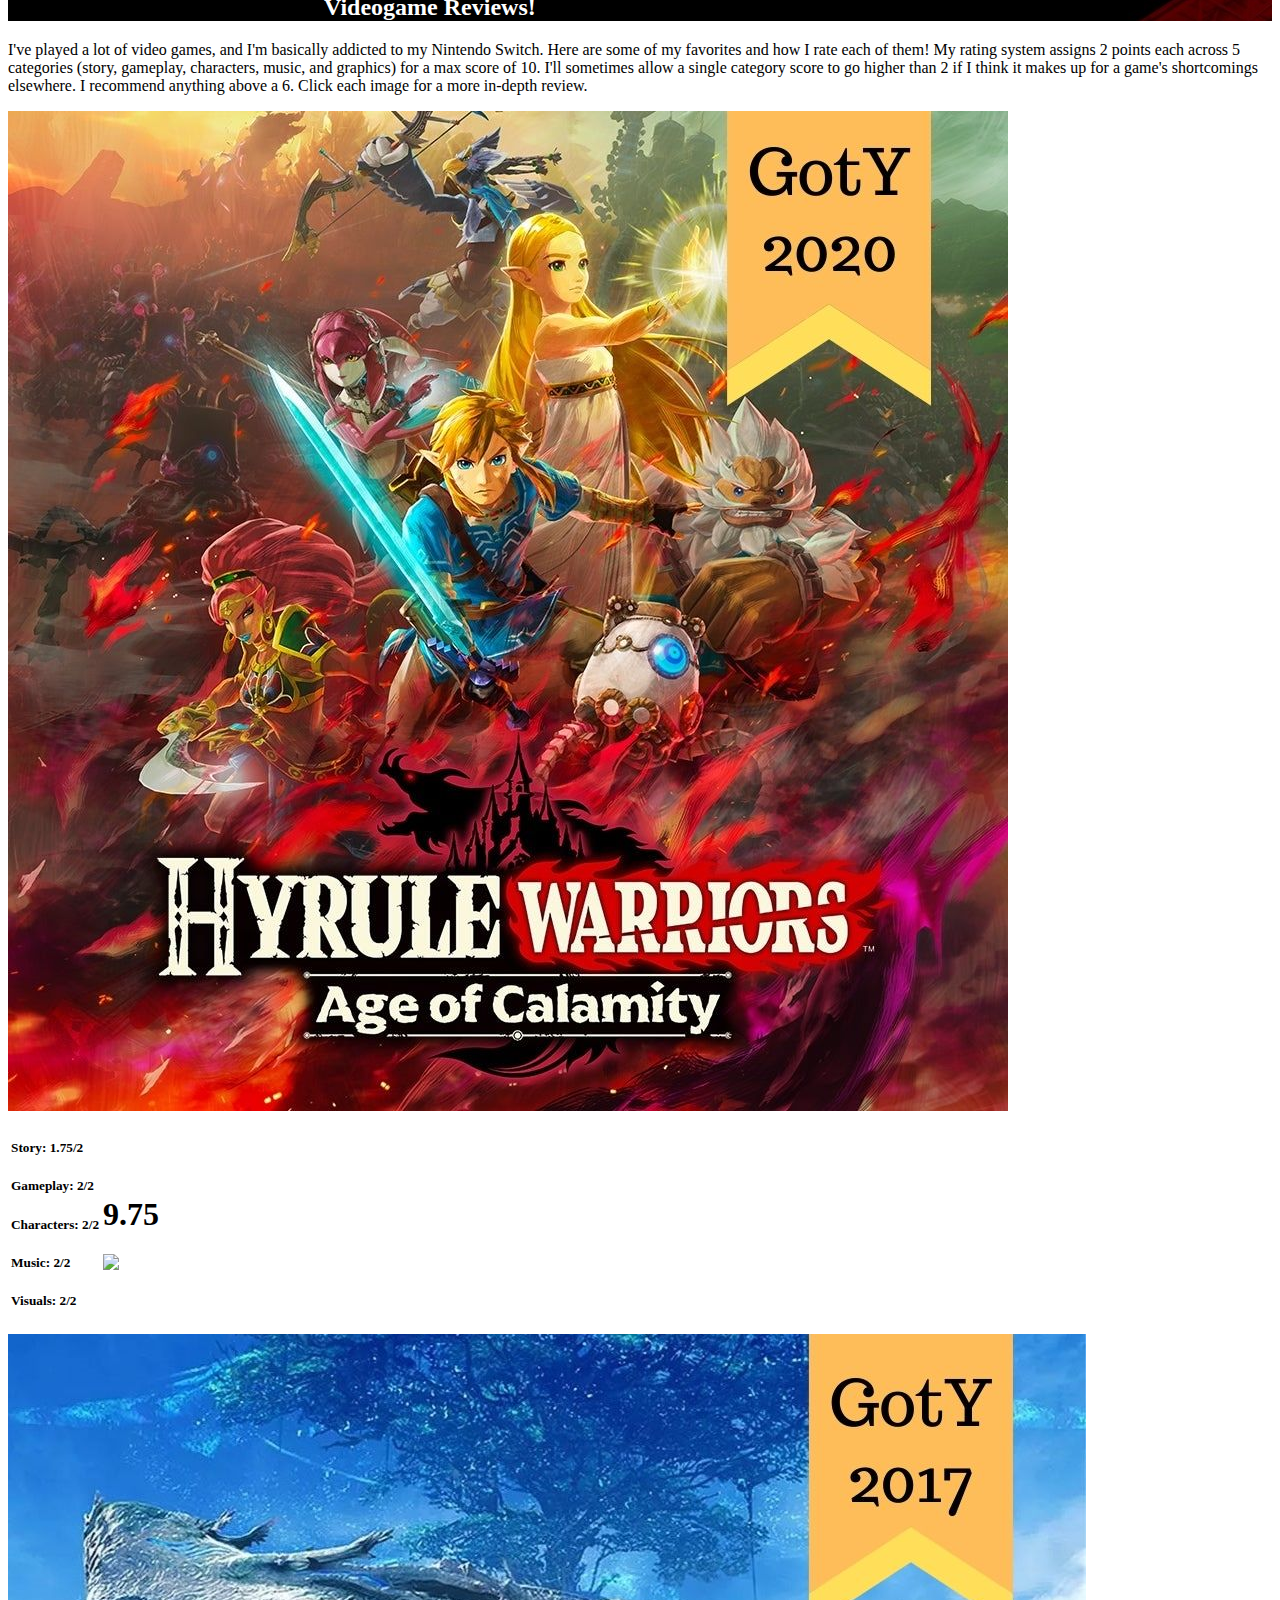
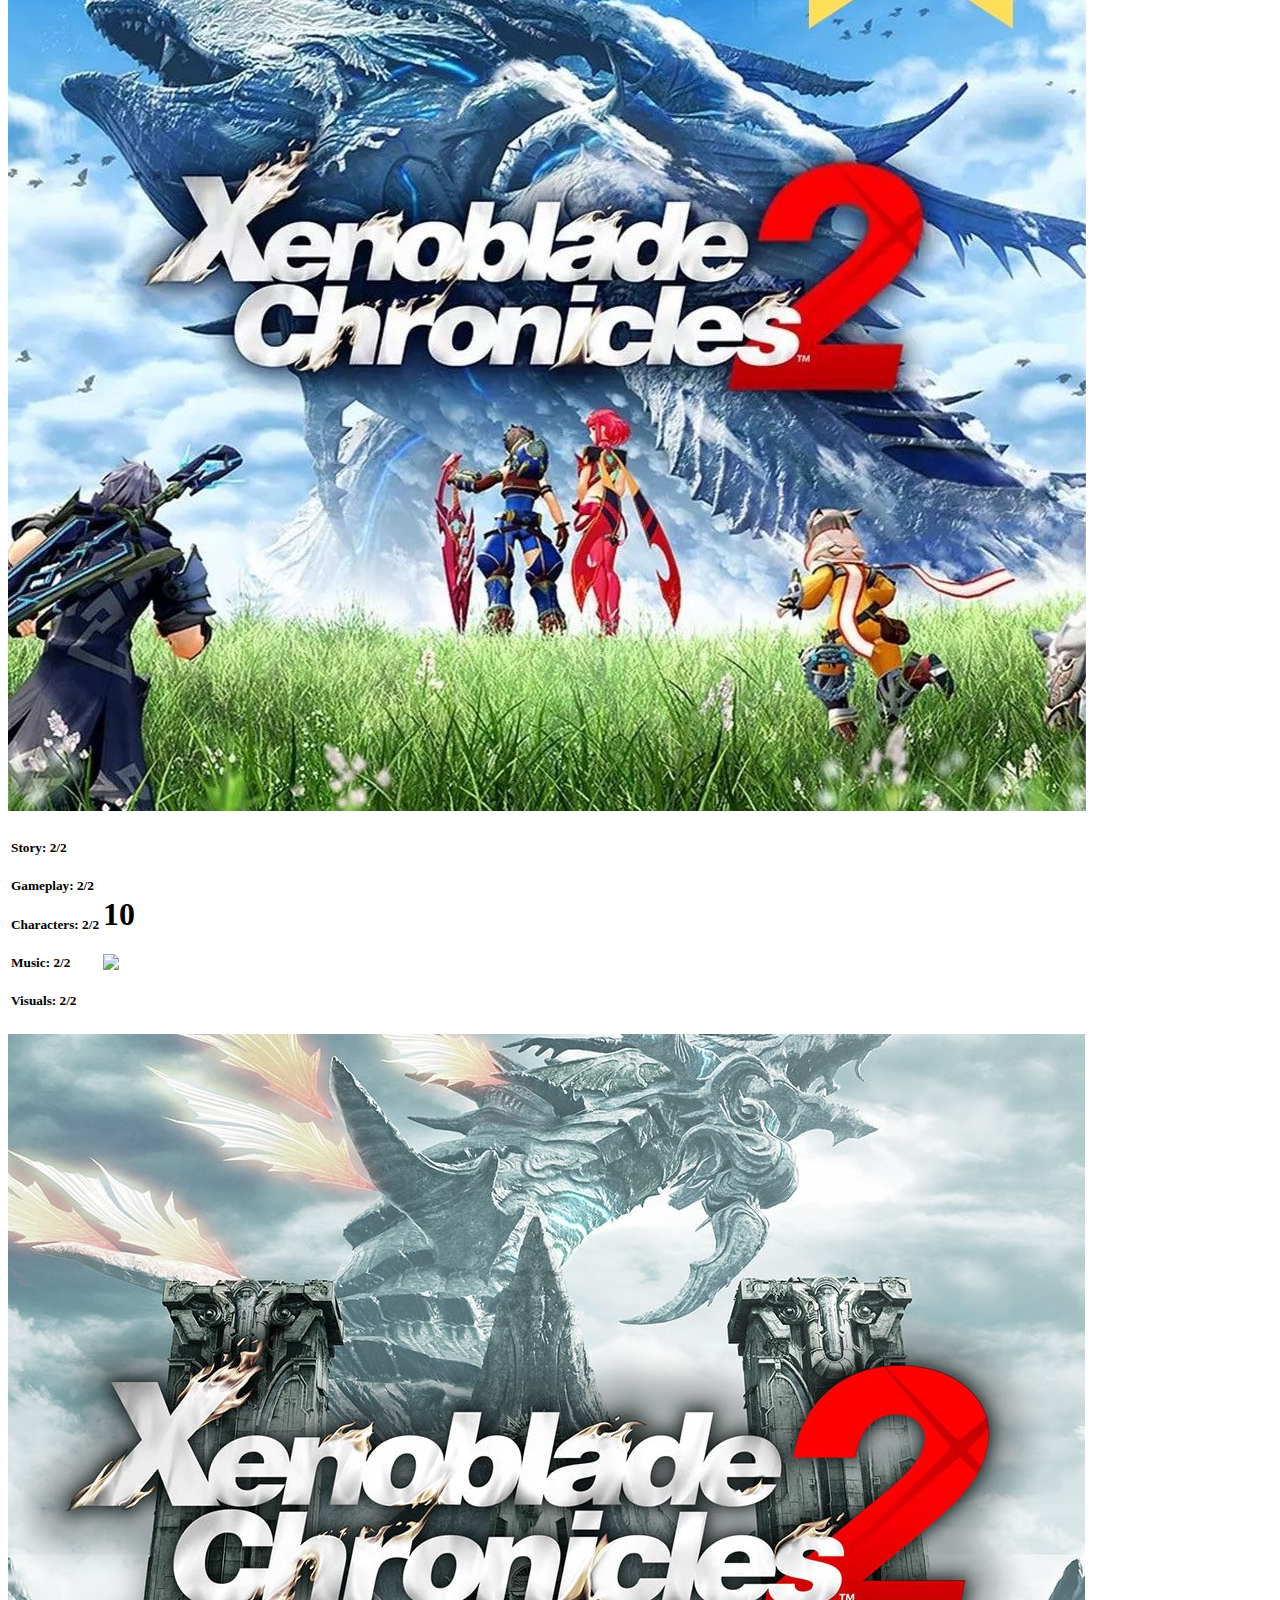
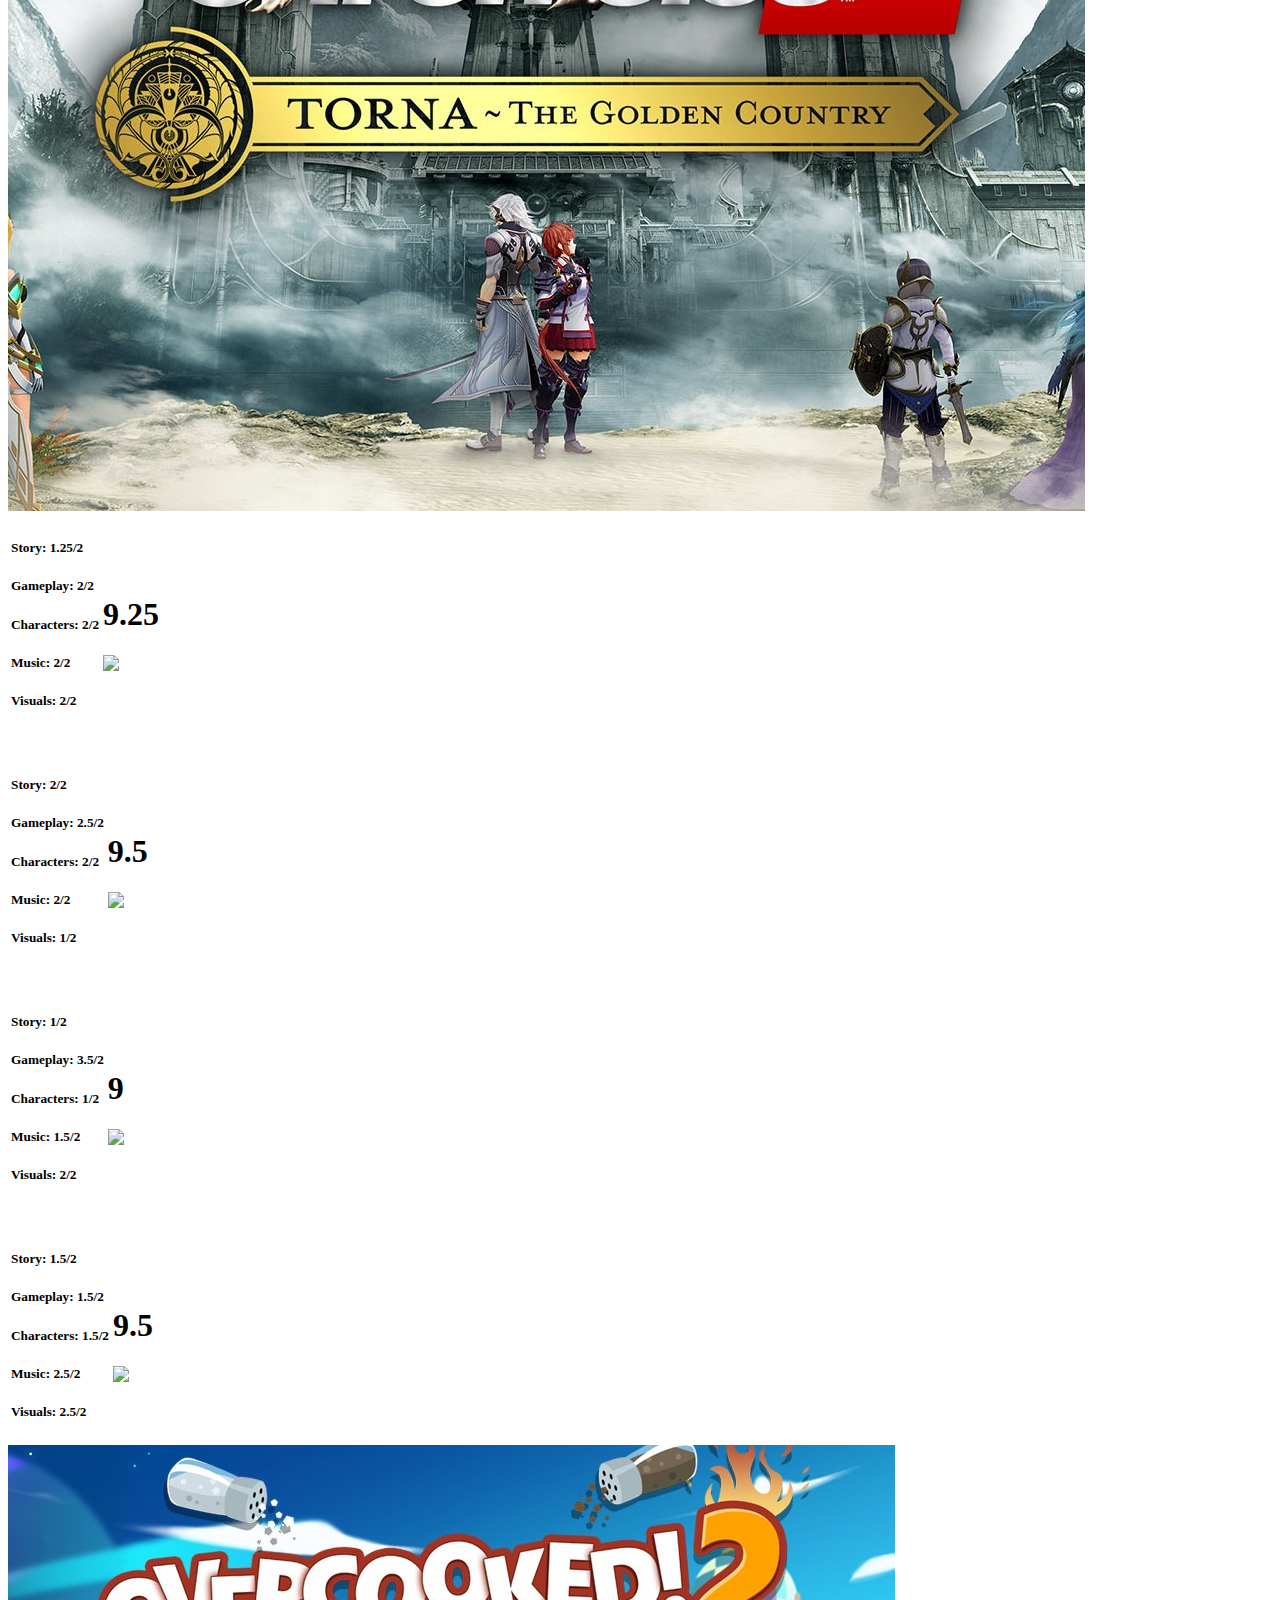
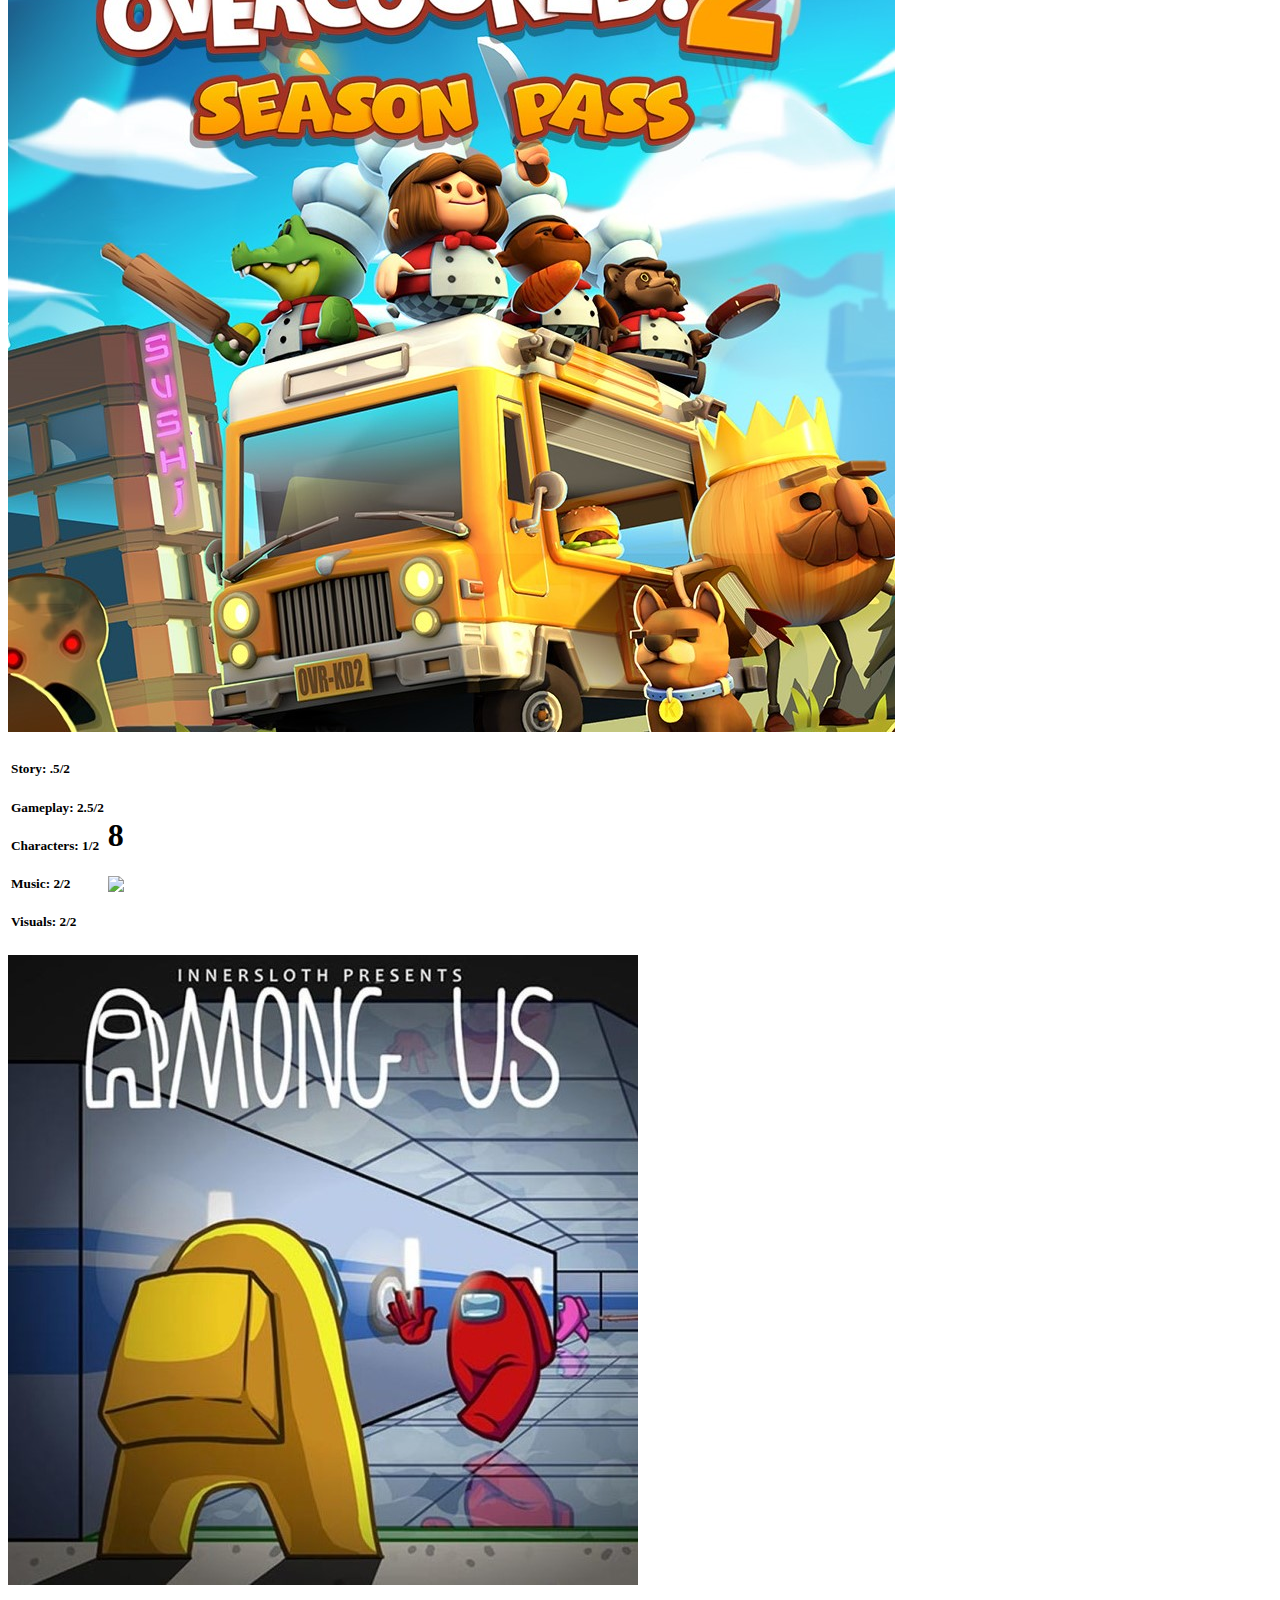
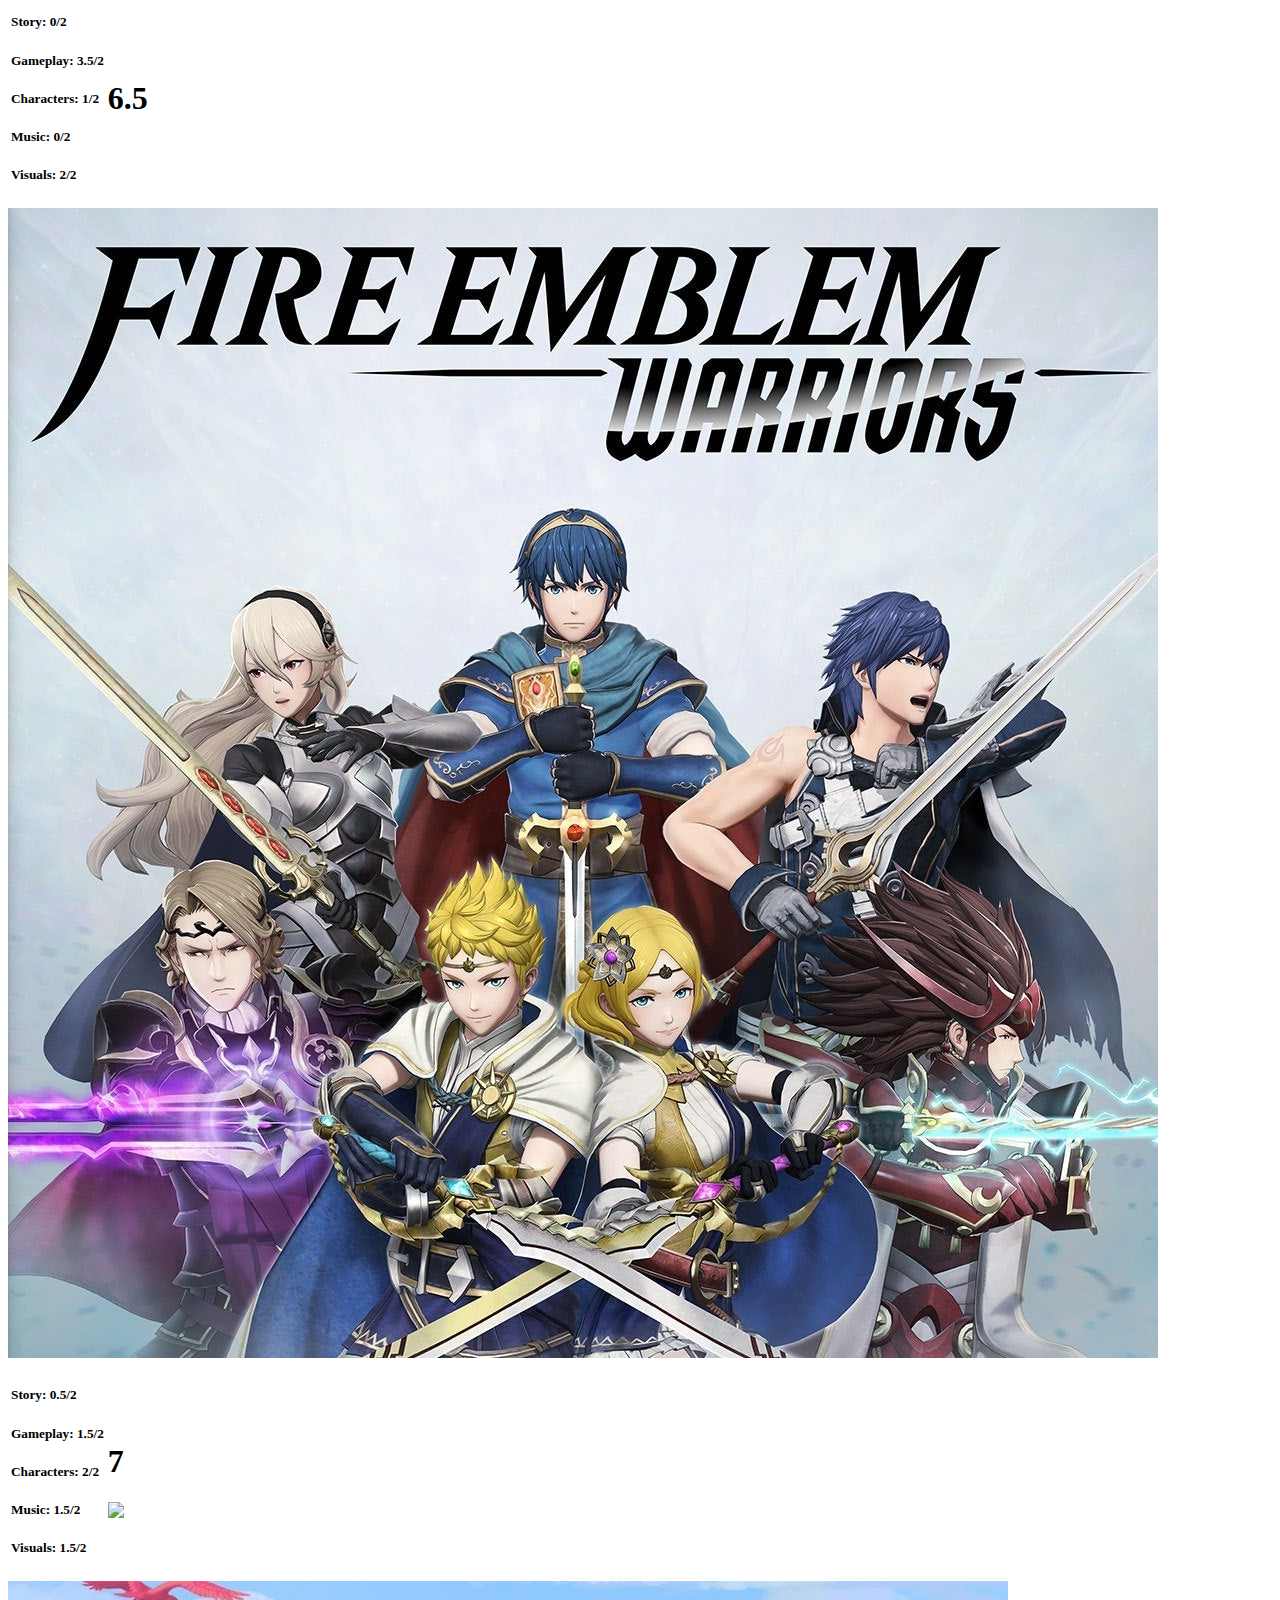
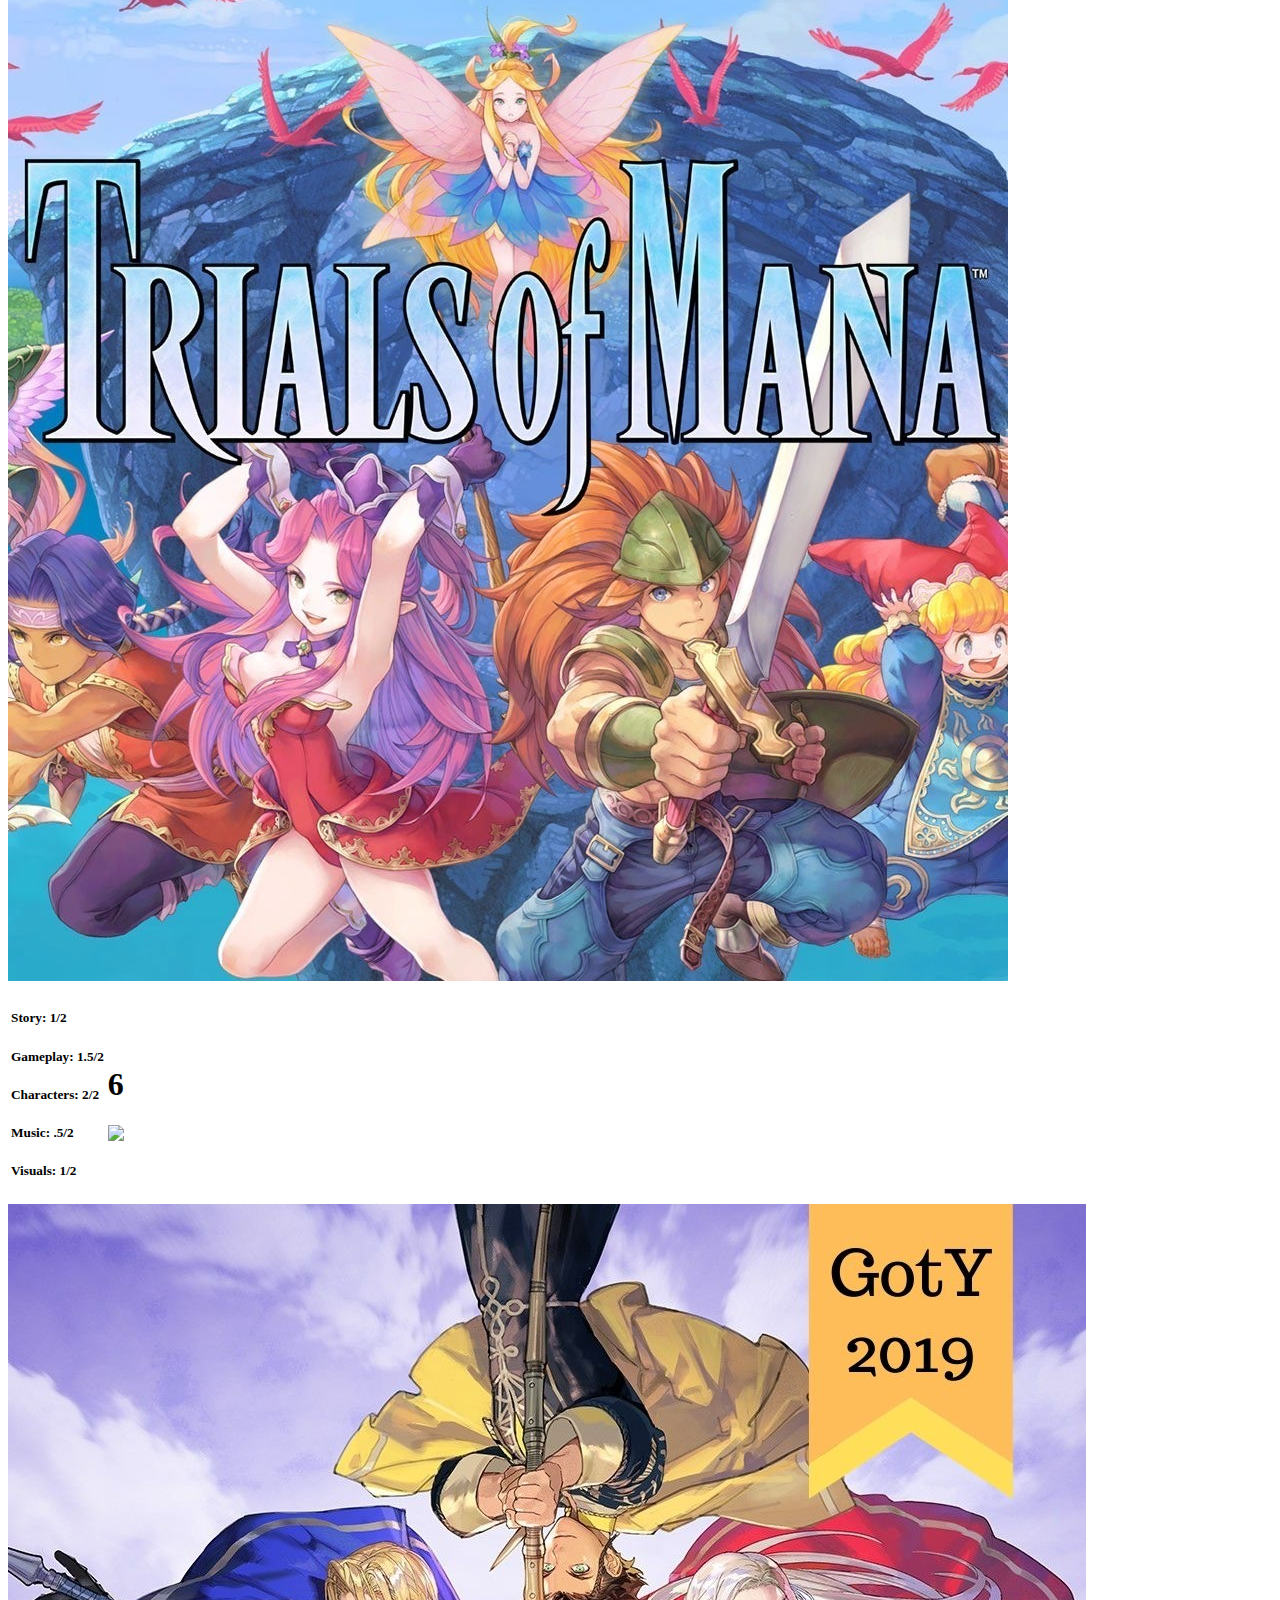
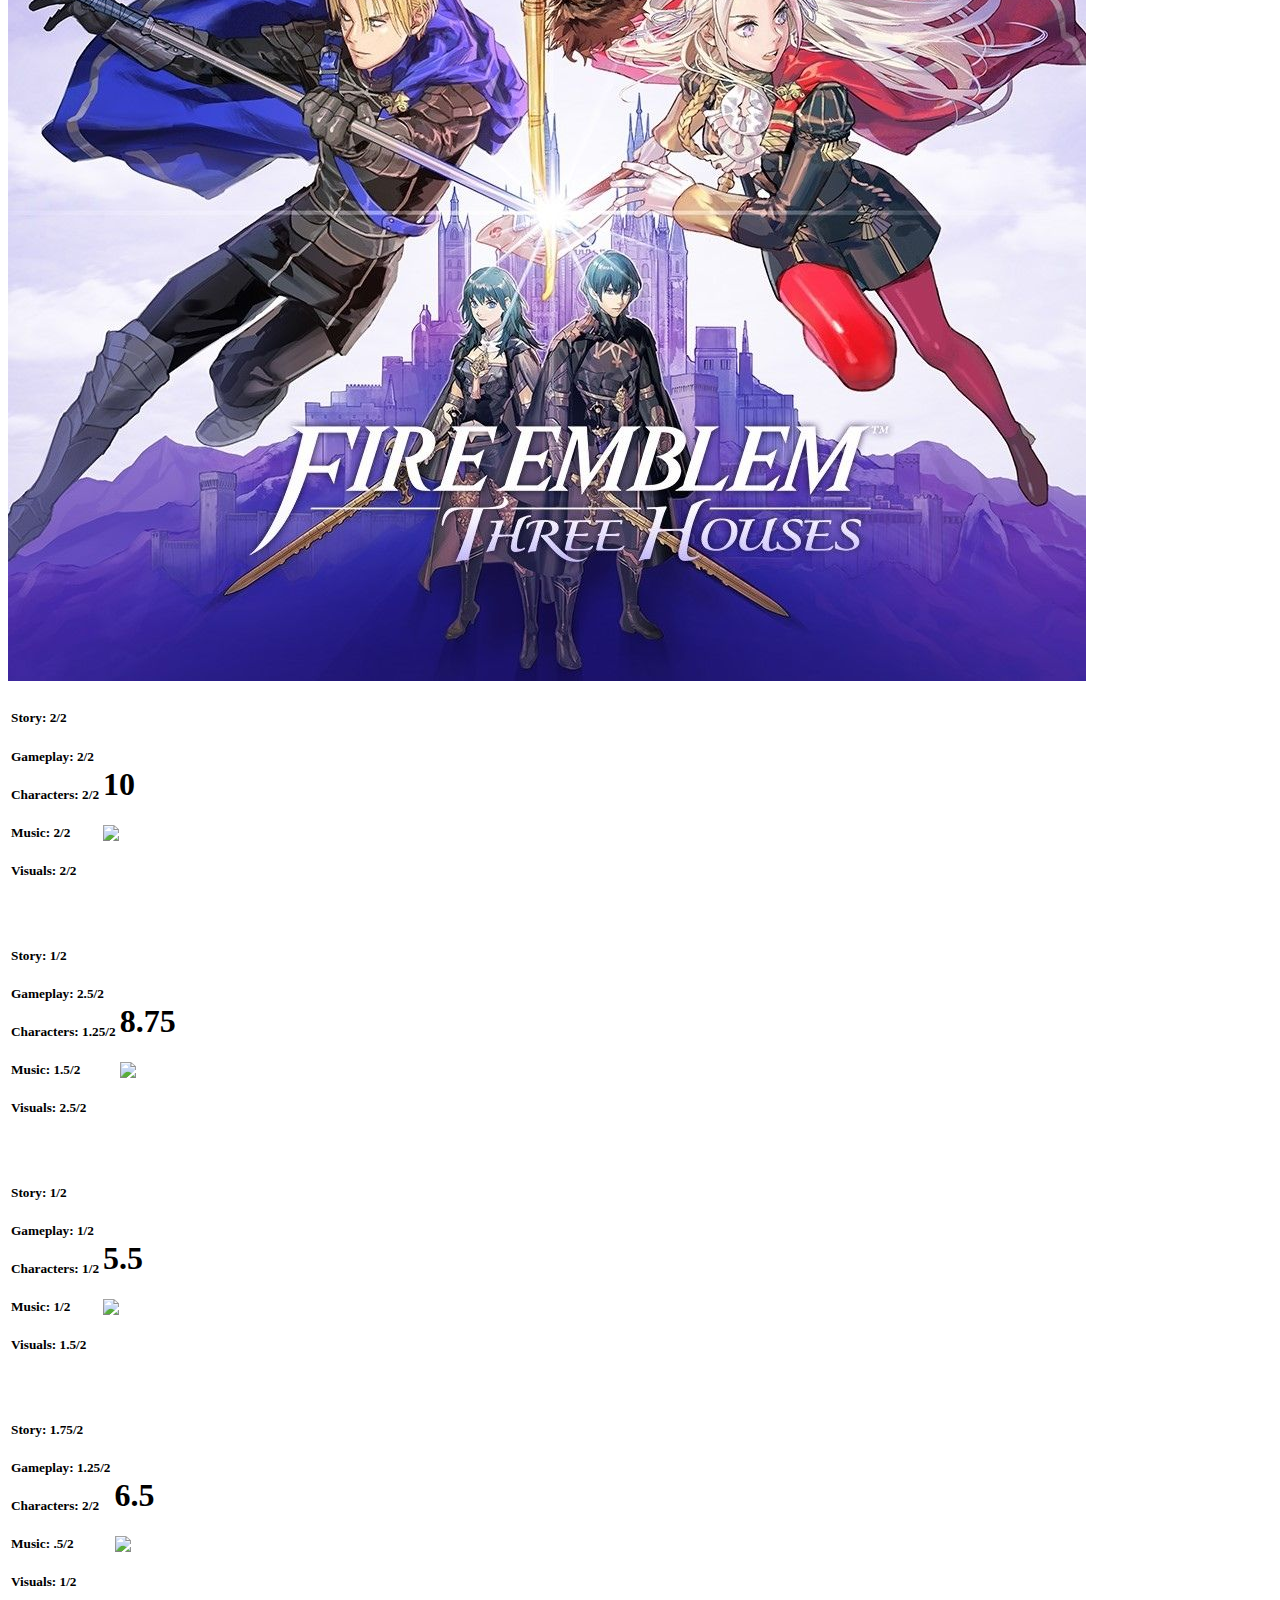
==== commit 43389a38: "Kirby and TOM" ====
--- a/gamereviews.html
+++ b/gamereviews.html
@@ -501,7 +501,46 @@
                 </h6>
             </div>
 
+            <div id="ksa" class="review">
+                <h5 class="title">Kirby Star Allies</h5>
+                <h5 class="reviewtext">
+                    Not a bad game by any means, but it suffers the same shortcomings as almost every 
+                    Kirby game: being way too short for the price. My brother and I beat the game over 
+                    the course of 2 days, which I guess makes sense since it's made for younger kids, 
+                    but I still expect more content from a game that was full price. Fortunately the DLC 
+                    added some stuff, but it was mostly just rehashed boss fights from the base game. 
+                </h5>
+                <hr>
+                <h6>
+                    The best parts of this game easily were the characters and visuals, and I'm including 
+                    Kirby's crazy copy abilities in that. There's also a plethora of other characters to 
+                    play as, making for more variety than a lot of past titles. Unfortunately, nothing 
+                    about the story, music, or gameplay was particularly memorable. Would recommend, but 
+                    only with a sizable discount.
+                </h6>
+            </div>
+
+            <div id="tom" class="review">
+                <h5 class="title">Trials of Mana</h5>
+                <h5 class="reviewtext">
+                    Very classic, and very cheesy. This is an RPG in every sense of the word, and very 
+                    reminiscent of Dragon Quest. You go on a quest to defeat the dark forces and save 
+                    the Mana power in the world, and meet crazy friends and allies along the way. Combat 
+                    is real-time and not bad, though certainly repetitive after a while. 
+                </h5>
+                <hr>
+                <h6>
+                    Honestly there's not much to say about this game. The characters were pretty great, 
+                    the music was good but way too repetitive, which got annoying very quickly. The visuals 
+                    are nothing to write home about, and the gameplay is alright. Major problem is that 
+                    it's 60 bucks though, and definitely not worth it in my opinion. But I got it at like a 70%
+                    discount, so if you can swing a deal like that, go for it.
+                </h6>
+            </div>
+
         </div>
+
+        <!-- REVIEWS END -->
 
         <div class="bottom">
 
@@ -771,6 +810,31 @@
                             </table>
                         </article>
 
+                        <article class="item">
+                            <a class="image fit" onclick="toggleReview('tom')">
+                                <img src="gameimages/tom.jpg" alt="" />
+                            </a>
+                            <table style="padding: 0;">
+                                <tr>
+                                    <td>
+                                        <header>
+                                            <div class="ratings" style="text-align: left;">
+                                                <h5>Story: <span class="rating">1/2</span></h5>
+                                                <h5>Gameplay: <span class="rating">1.5/2</span></h5>
+                                                <h5>Characters: <span class="rating">2/2</span></h5>
+                                                <h5>Music: <span class="rating">.5/2</span></h5>
+                                                <h5>Visuals: <span class="rating">1/2</span></h5>
+                                            </div>
+                                        </header>
+                                    </td>
+                                    <td class="hullo">
+                                        <h1 class="score">6</h1>
+                                        <img class="switch" src="gameimages/nswitch.png">
+                                    </td>
+                                </tr>
+                            </table>
+                        </article>
+
                     </div>
 
                     <!-- MIDDLE COLUMN -->
@@ -1197,6 +1261,32 @@
                                 </tr>
                             </table>
                         </article>
+
+                        <article class="item">
+                            <a class="image fit" onclick="toggleReview('ksa')">
+                                <img src="gameimages/ksa.jpg" alt="" />
+                            </a>
+                            <table style="padding: 0;">
+                                <tr>
+                                    <td>
+                                        <header>
+                                            <div class="ratings" style="text-align: left;">
+                                                <h5>Story: <span class="rating">0/2</span></h5>
+                                                <h5>Gameplay: <span class="rating">1.5/2</span></h5>
+                                                <h5>Characters: <span class="rating">2/2</span></h5>
+                                                <h5>Music: <span class="rating">.5/2</span></h5>
+                                                <h5>Visuals: <span class="rating">1.5/2</span></h5>
+                                            </div>
+                                        </header>
+                                    </td>
+                                    <td class="hullo">
+                                        <h1 class="score">5.5</h1>
+                                        <img class="switch" src="gameimages/nswitch.png">
+                                    </td>
+                                </tr>
+                            </table>
+                        </article>
+
                     </div>
                 </div>
 
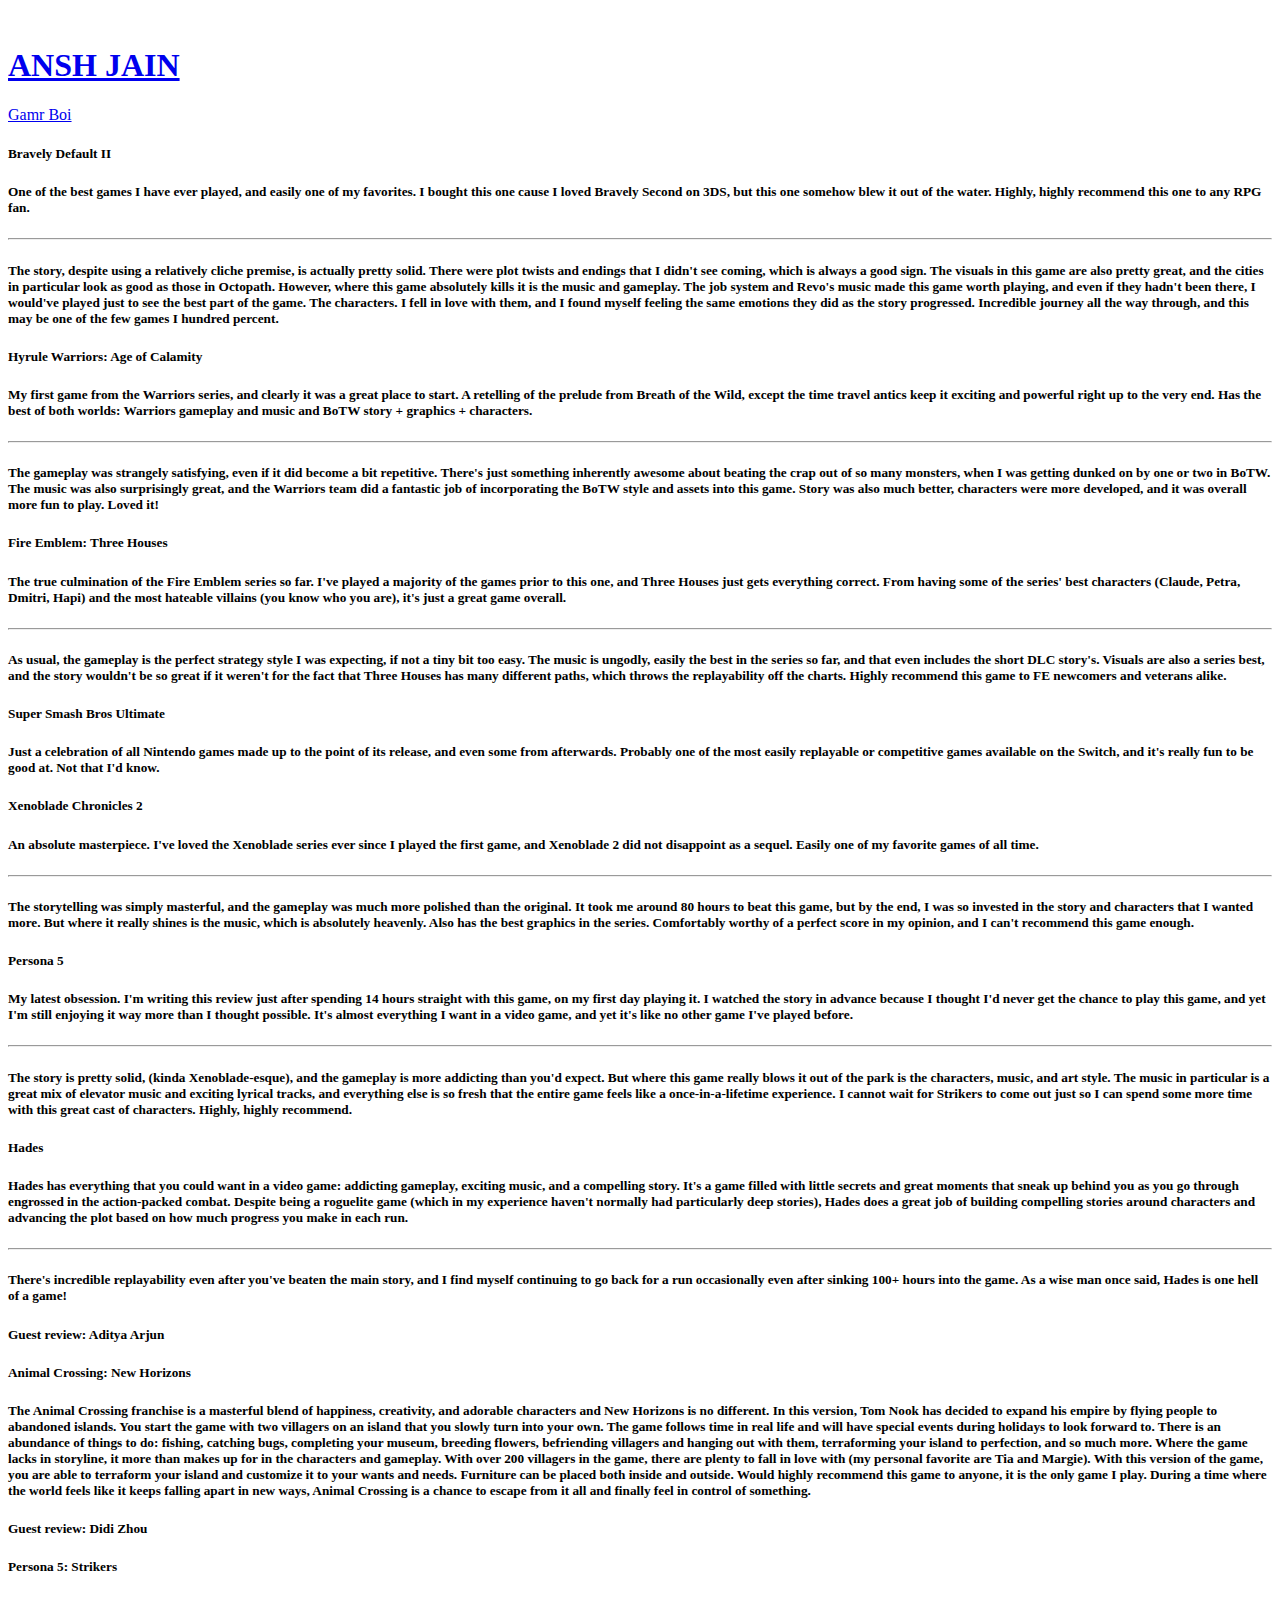
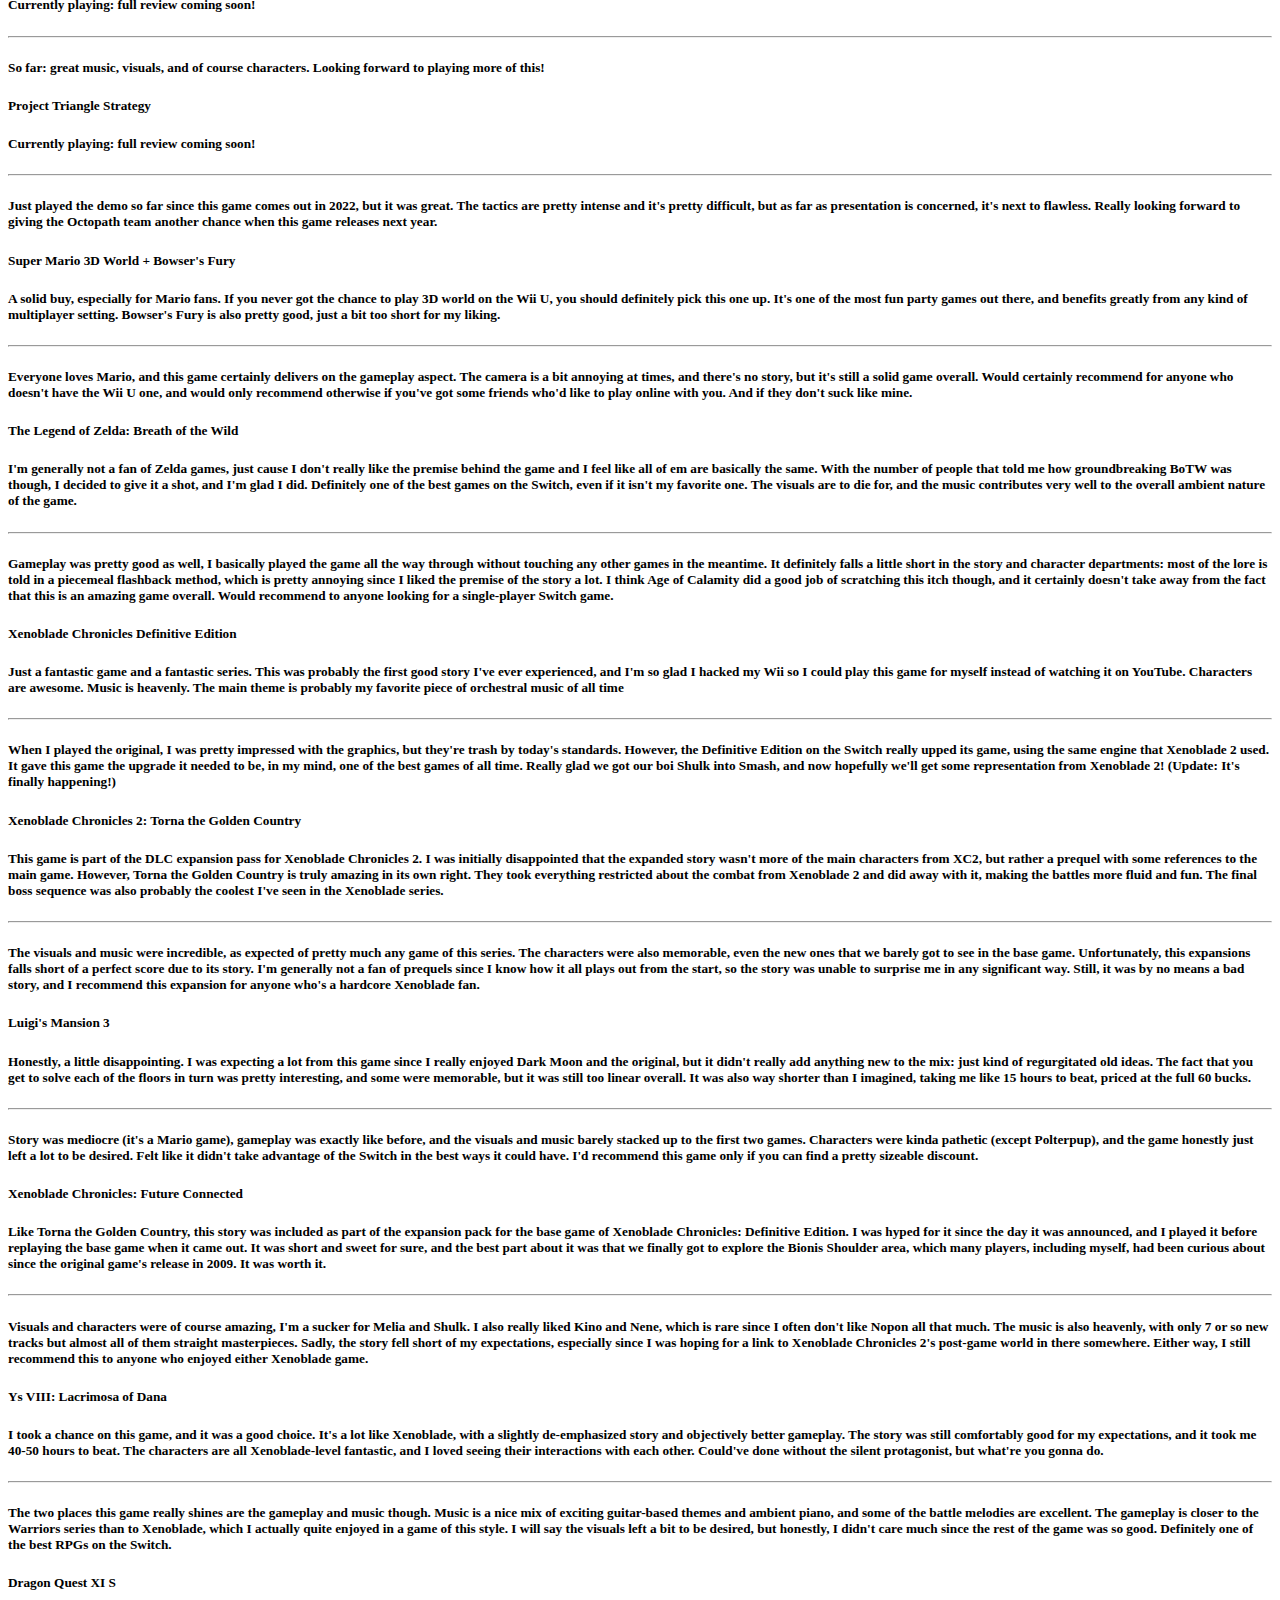
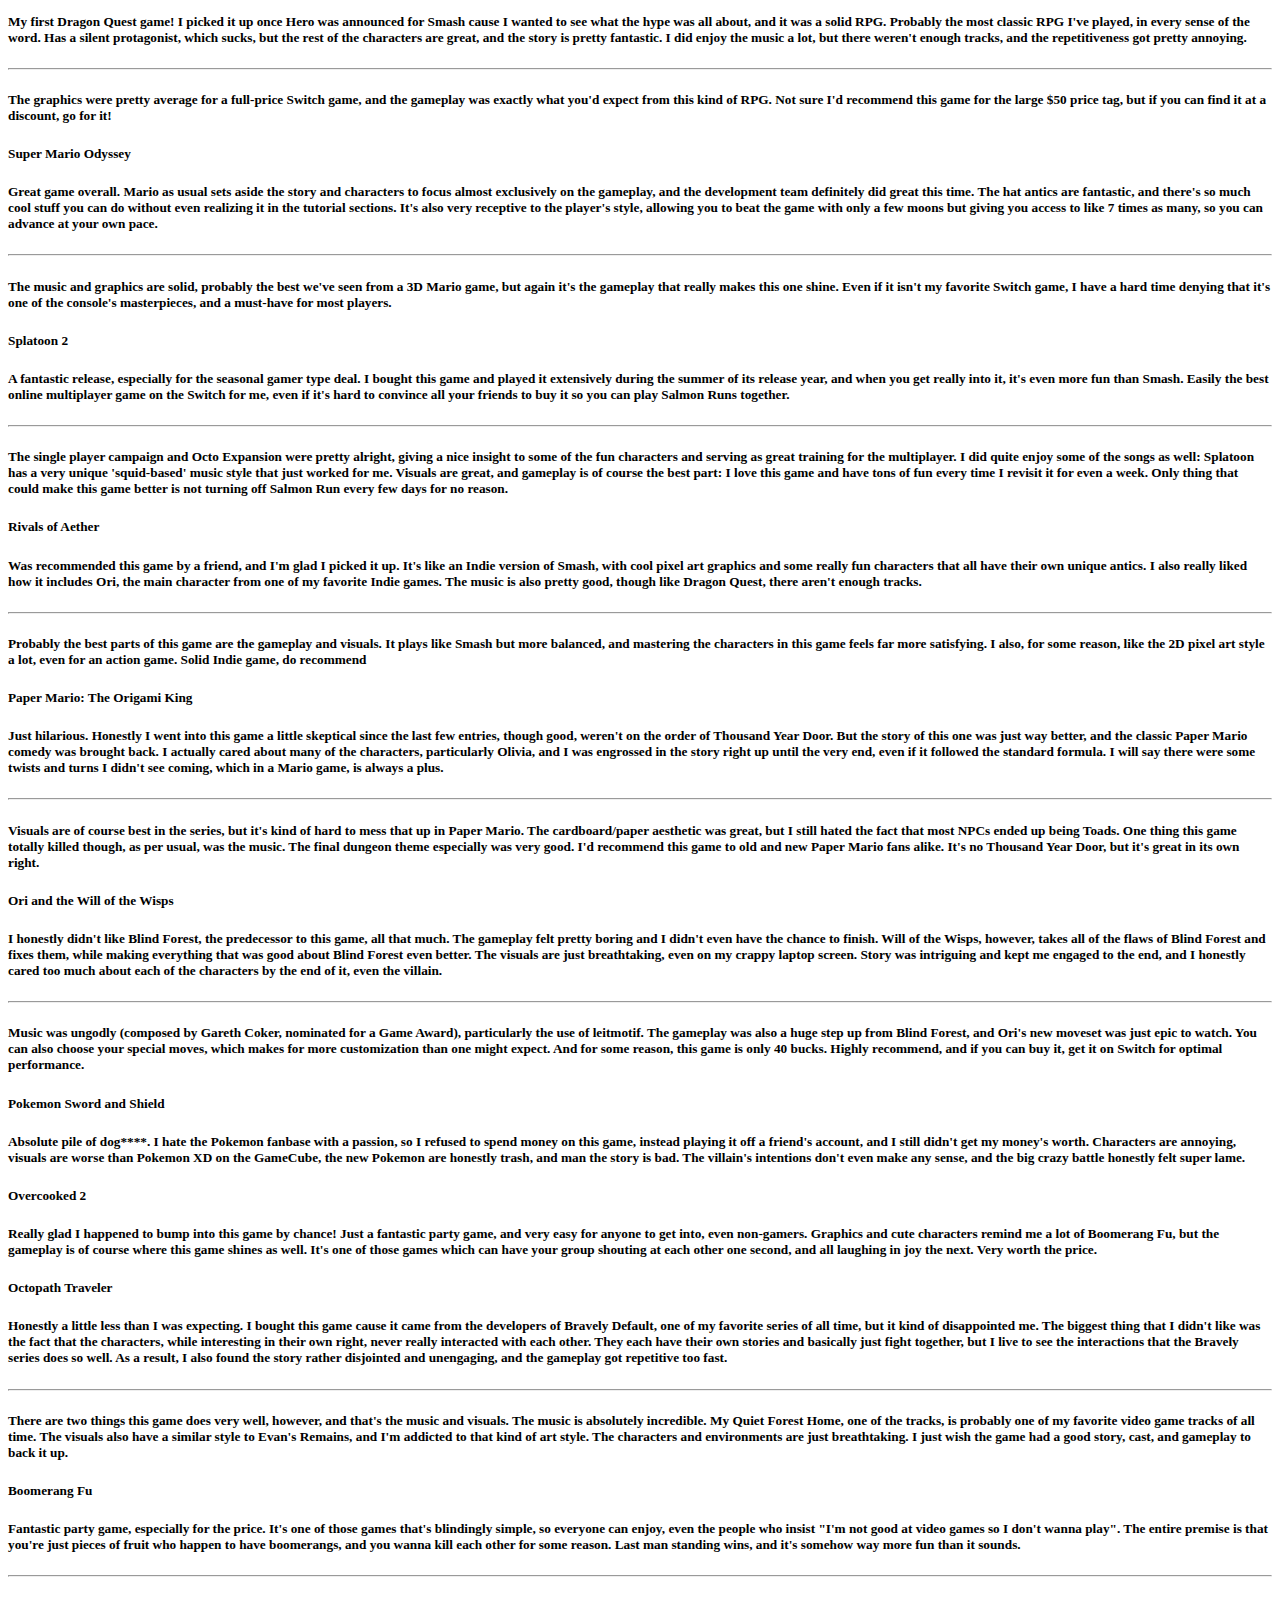
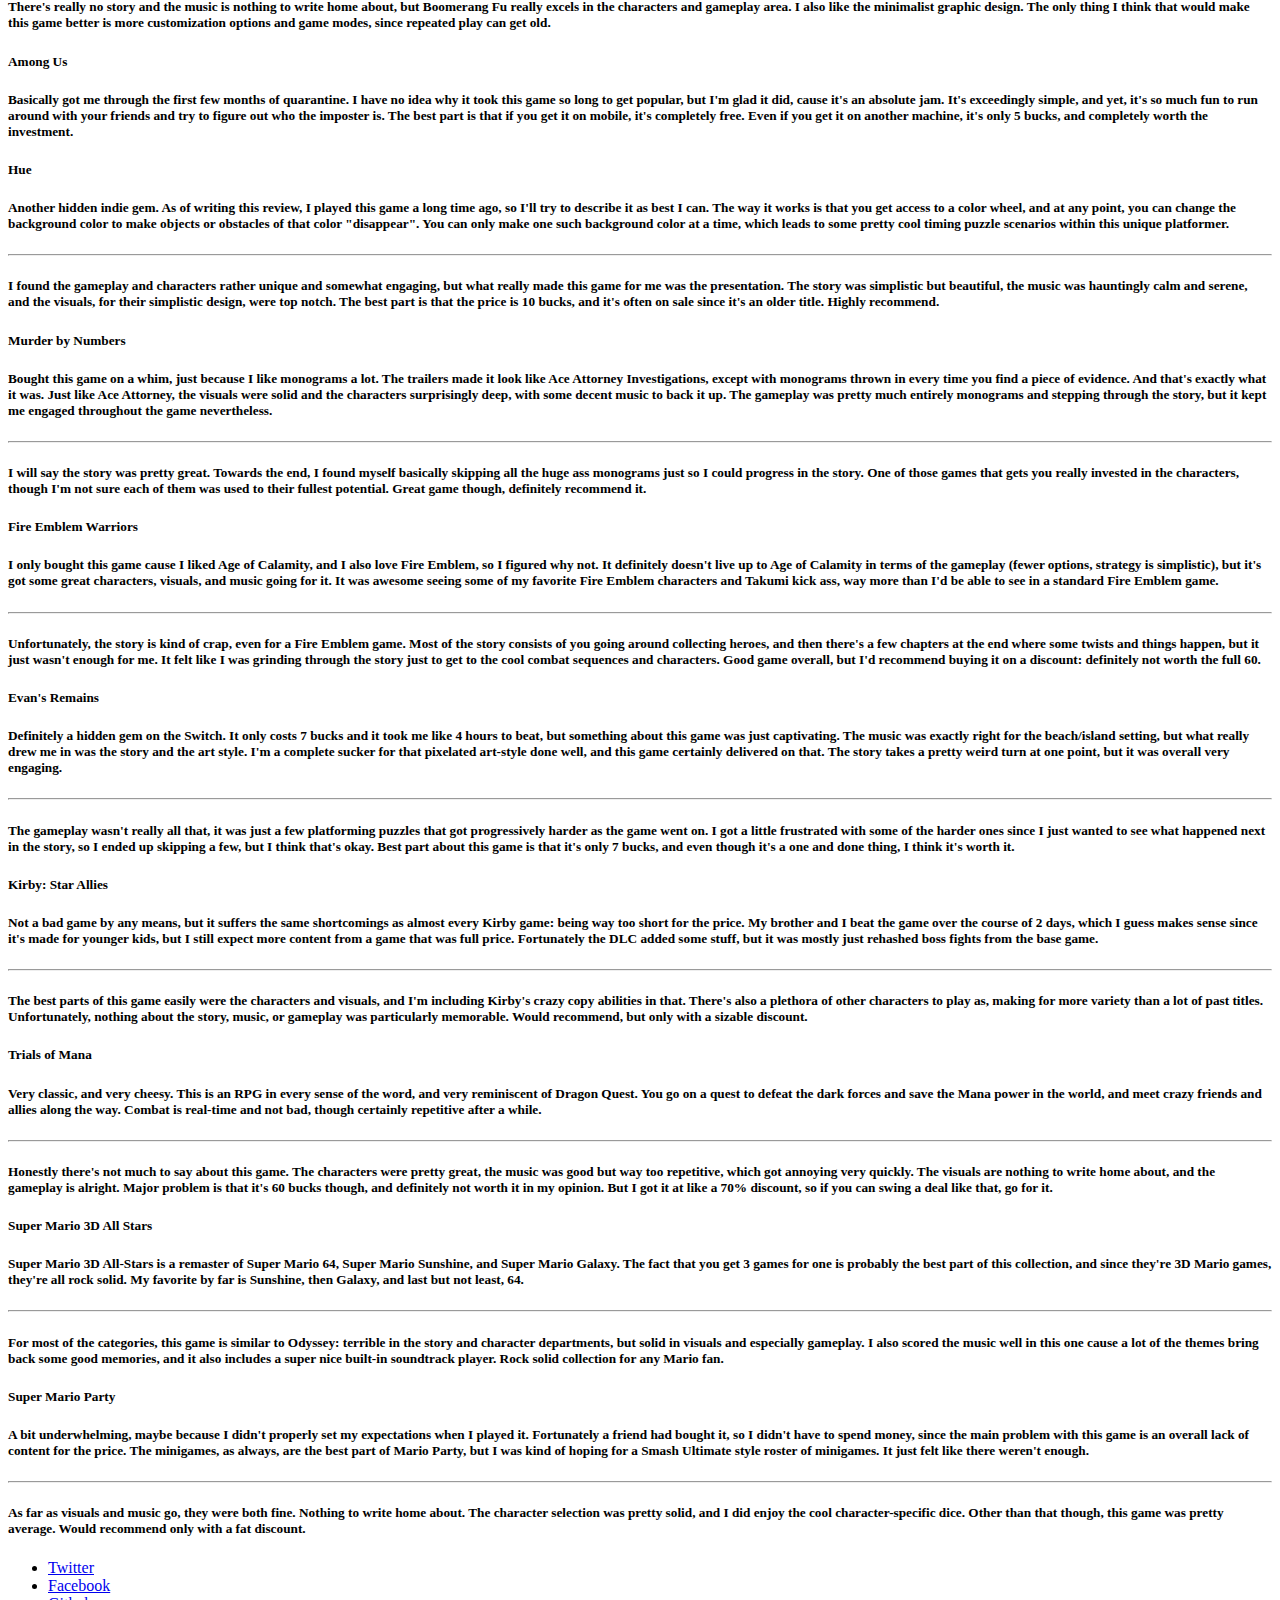
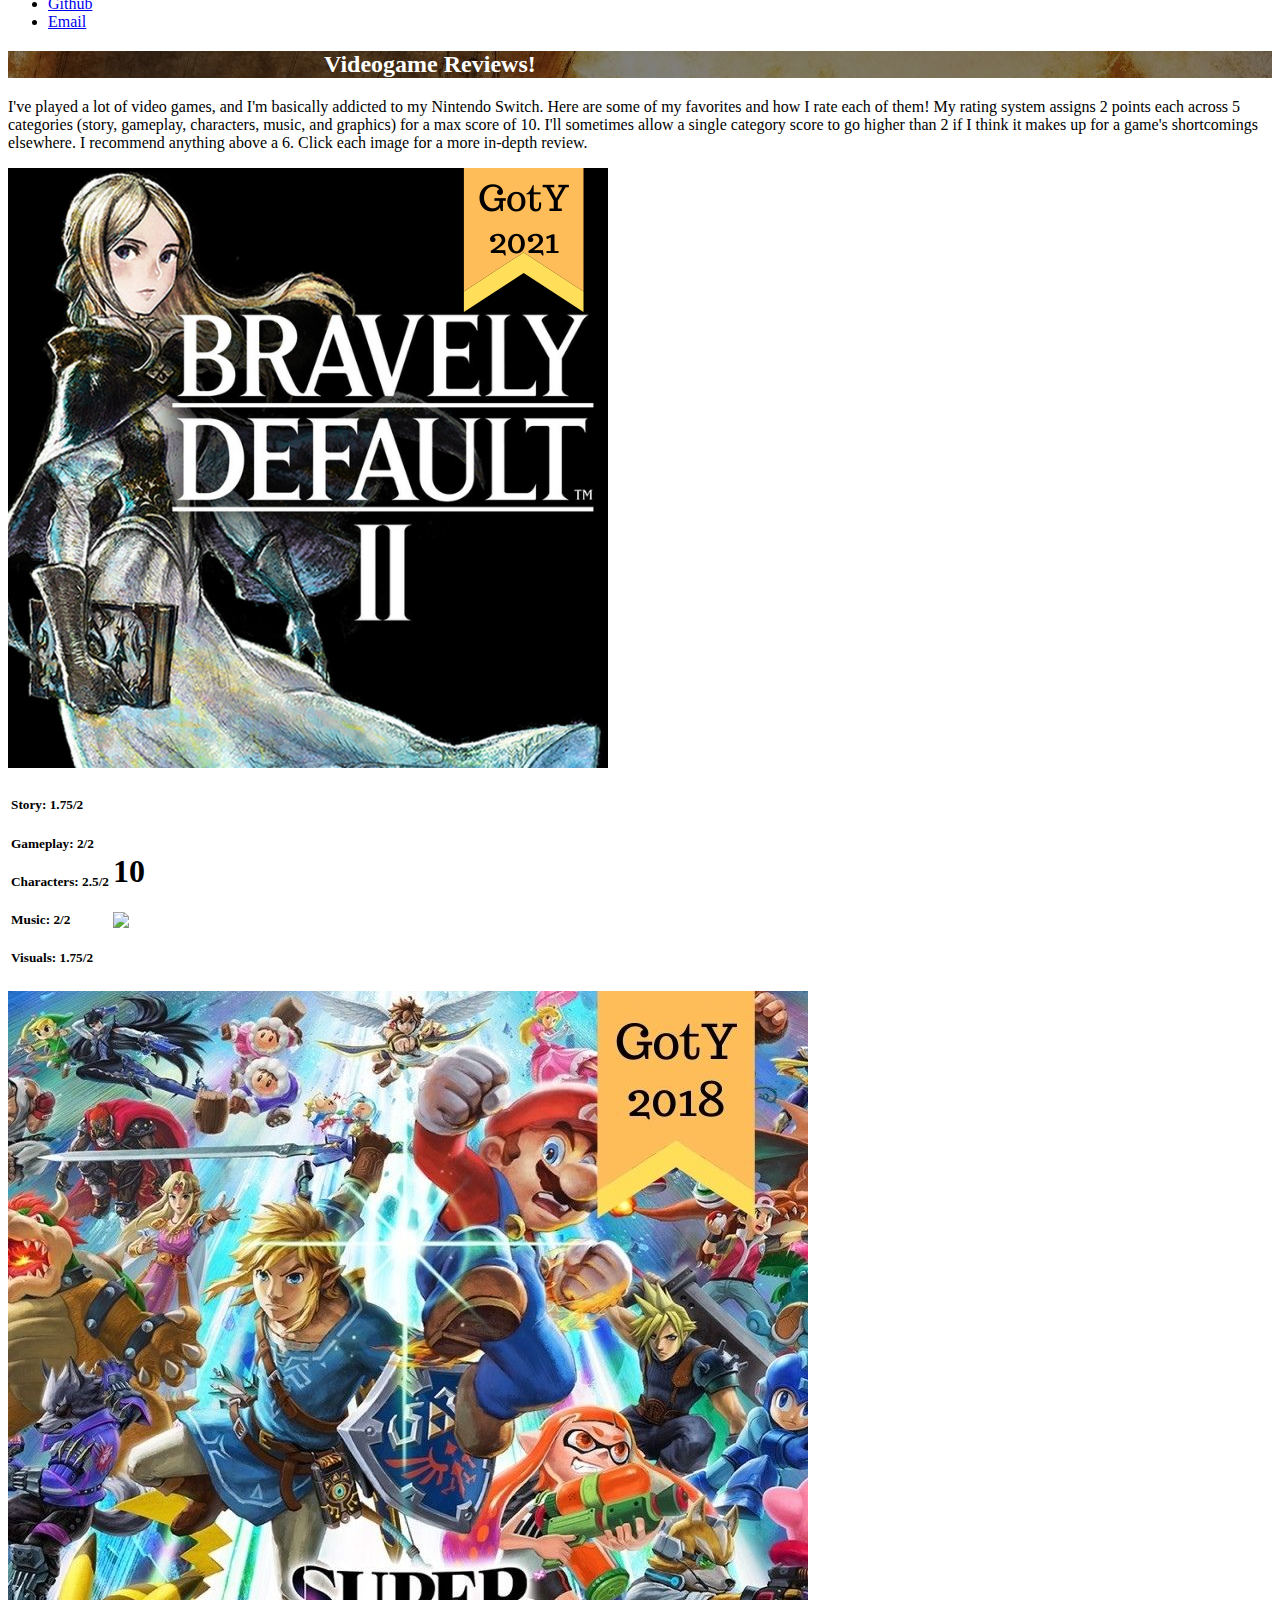
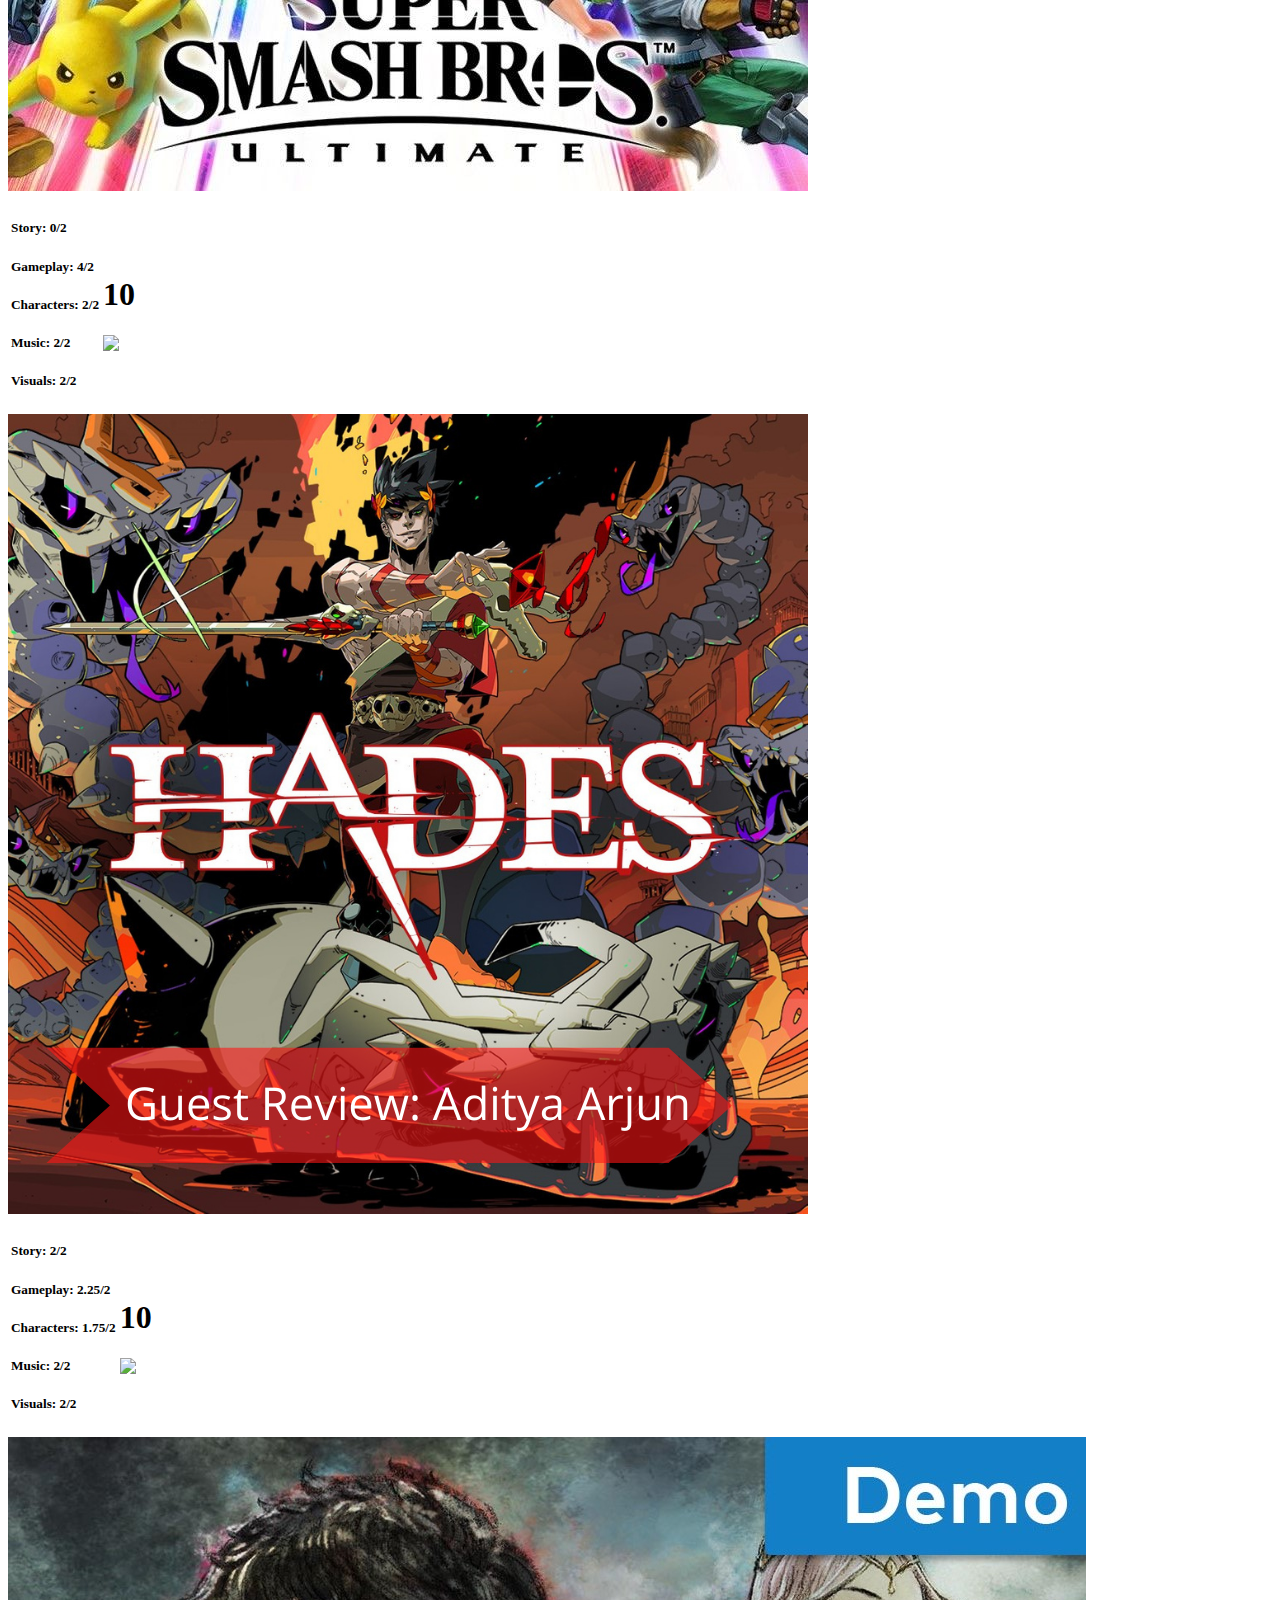
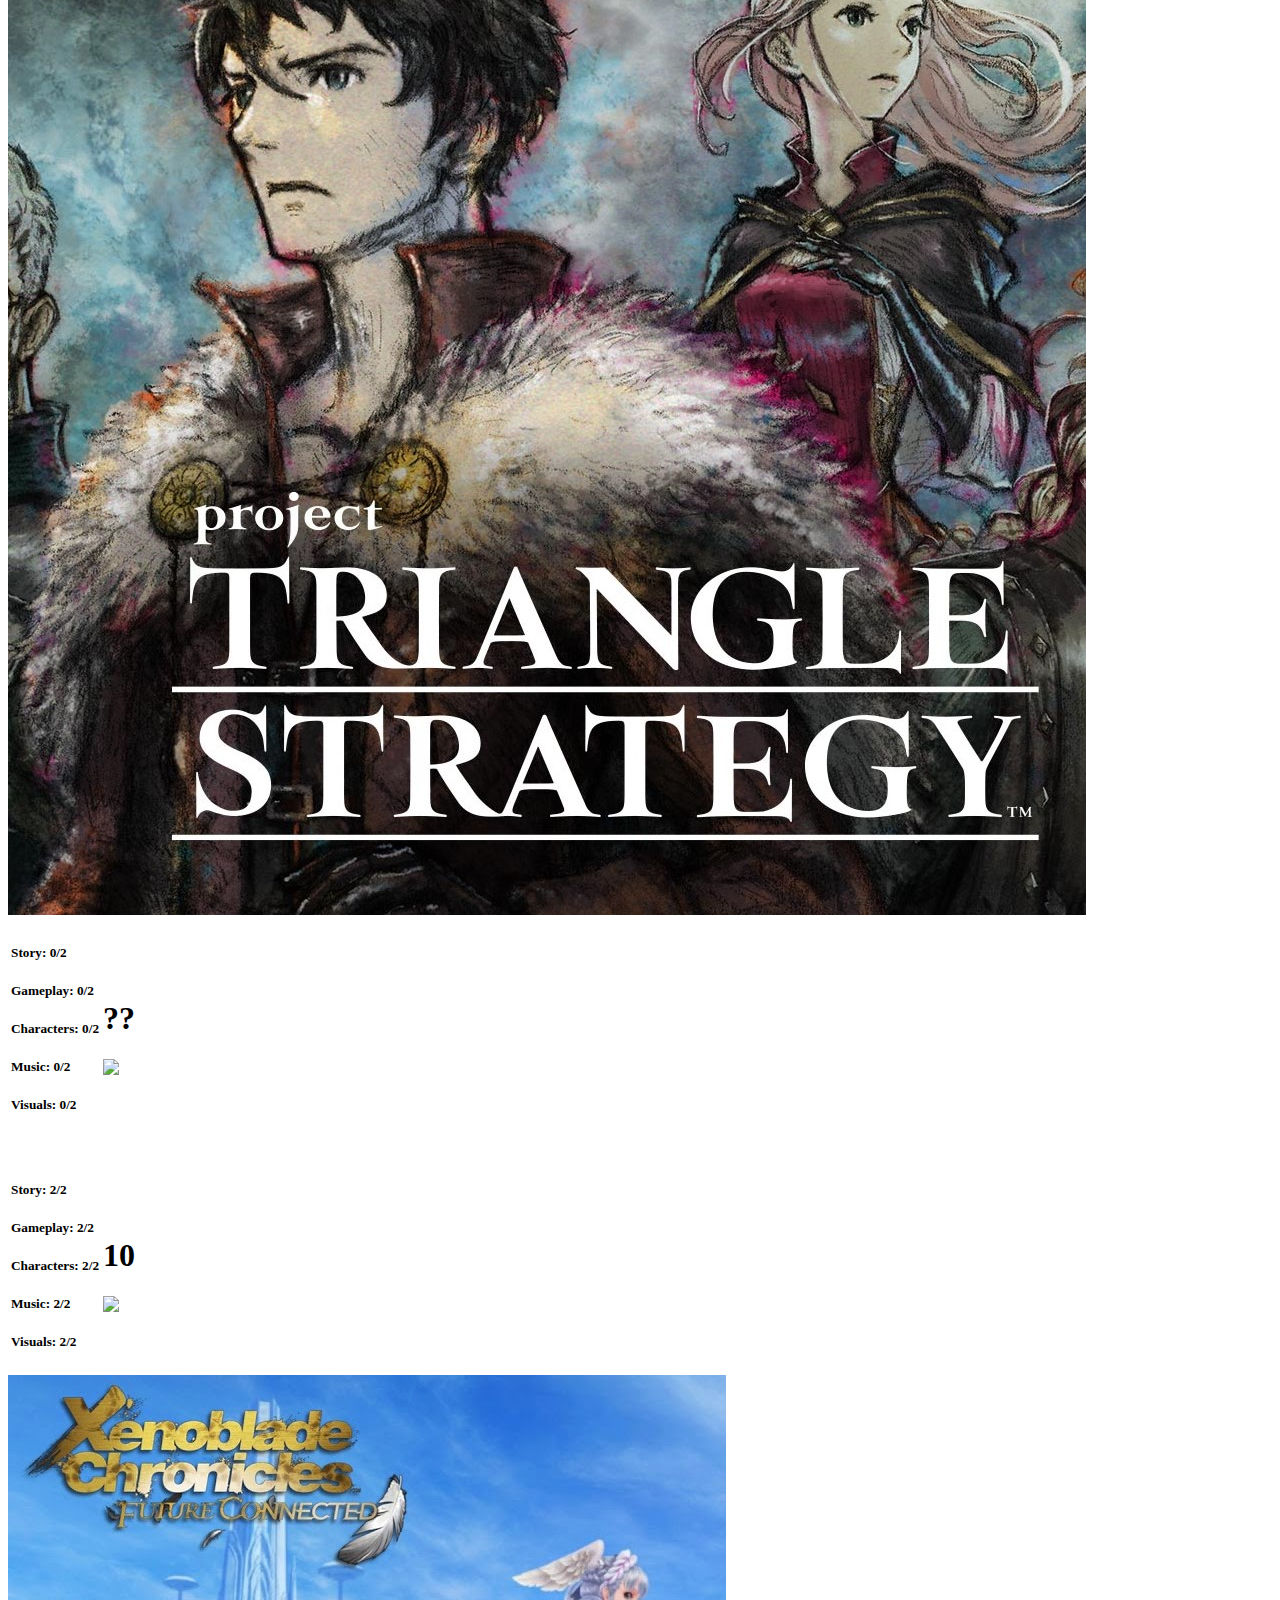
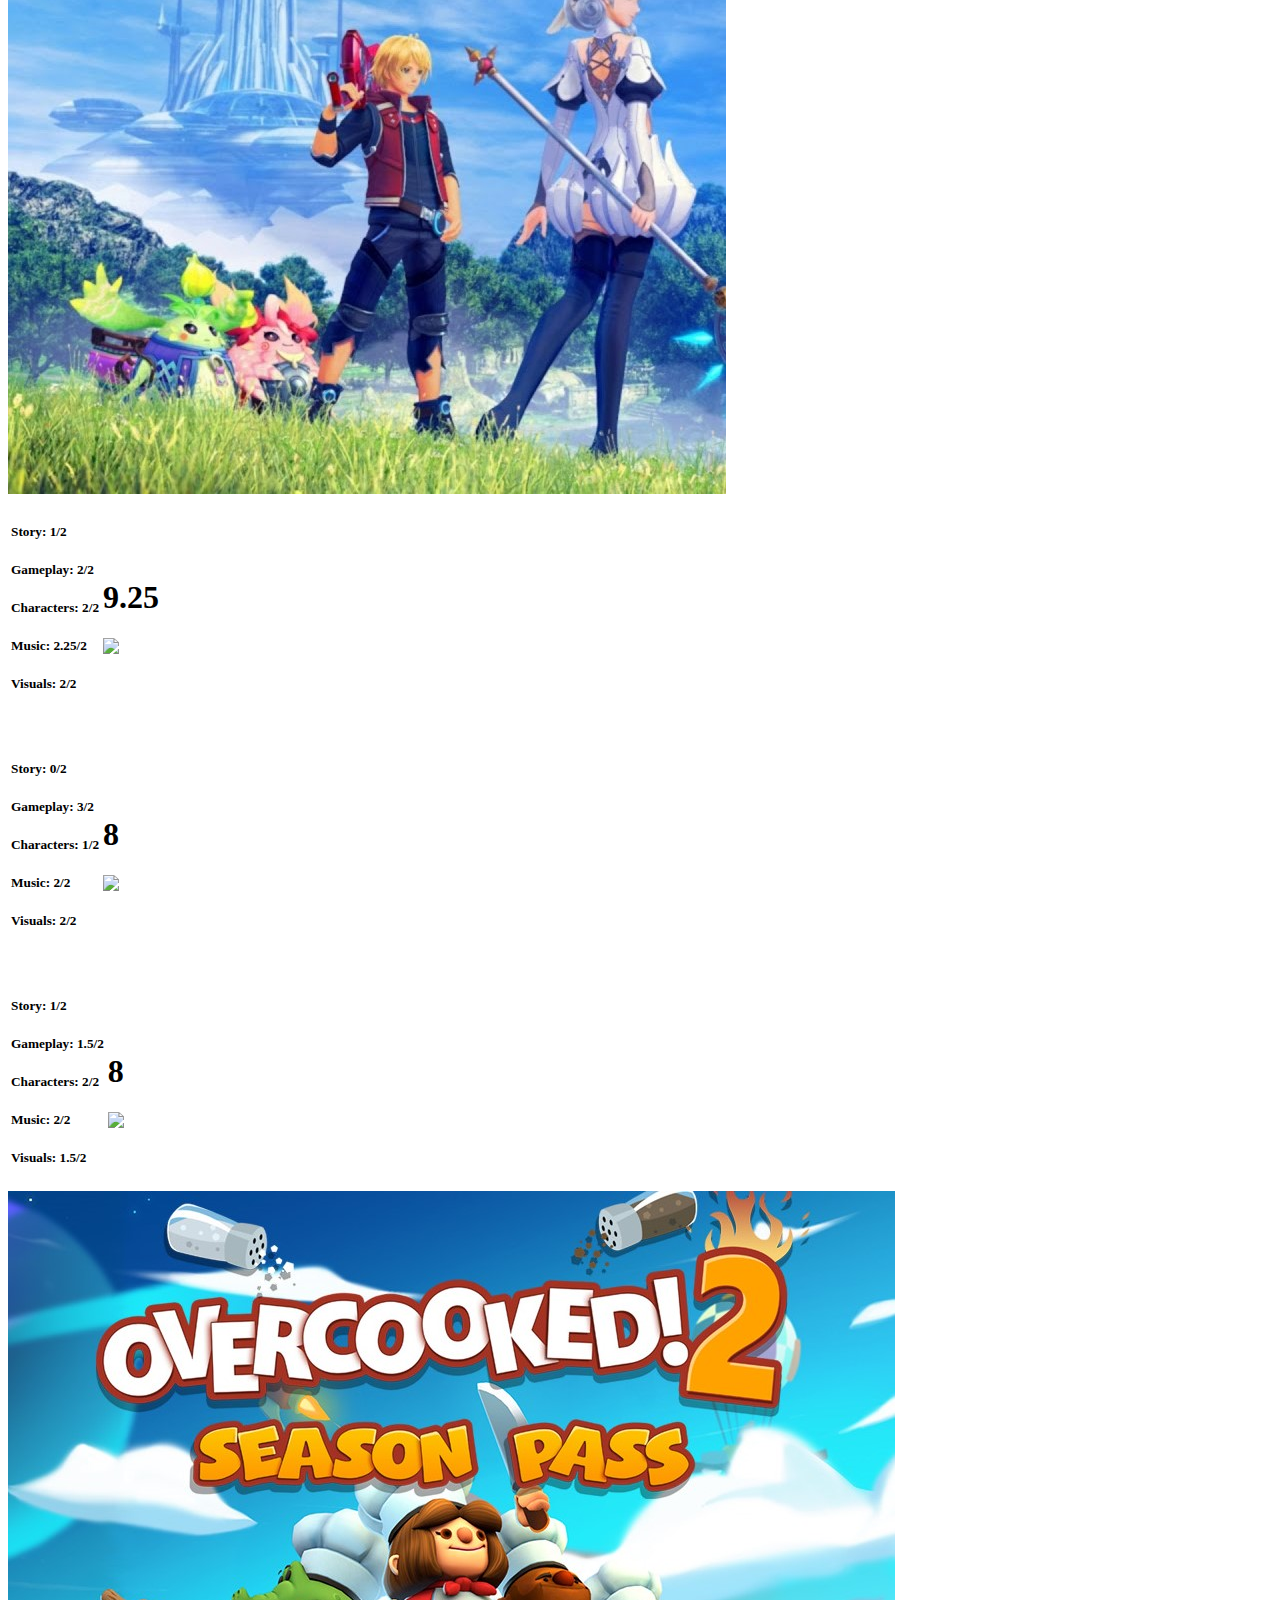
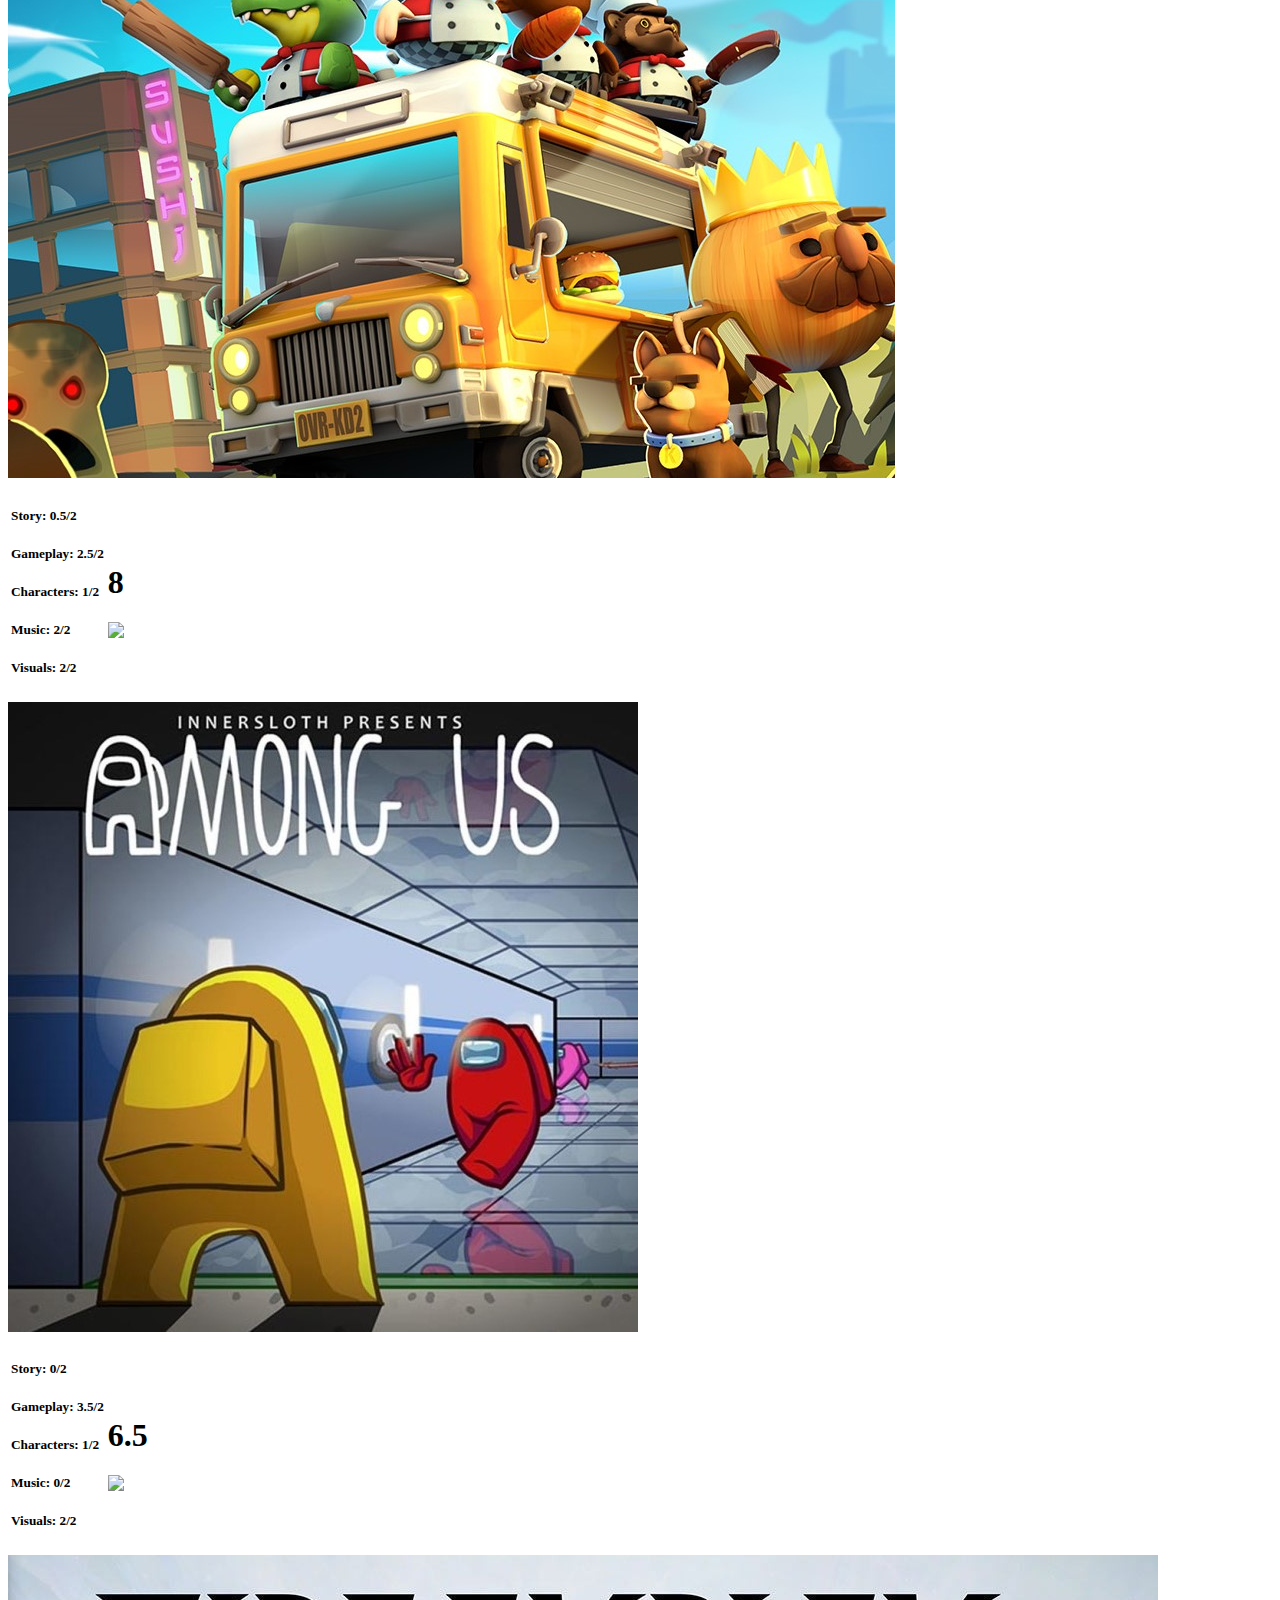
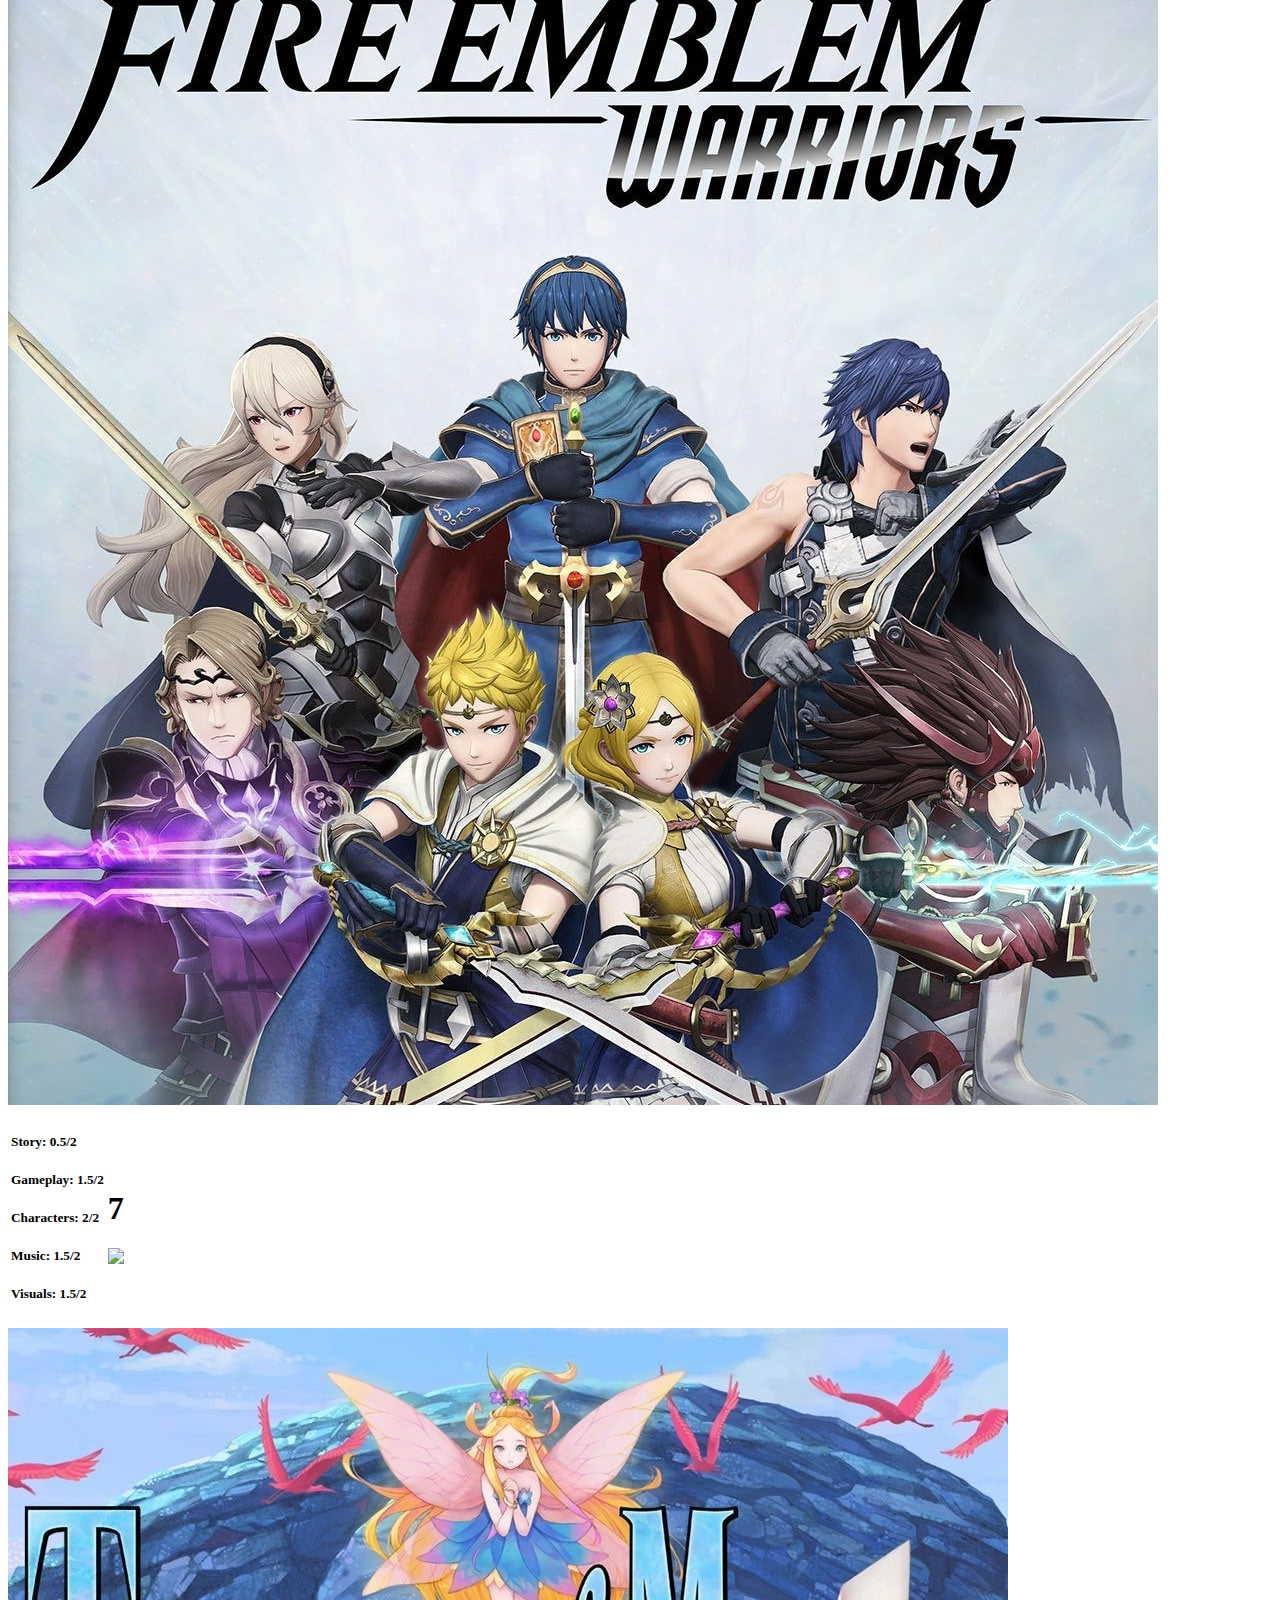
==== commit 8ba719ba: "Animal Crossing and guest robustness" ====
--- a/gamereviews.html
+++ b/gamereviews.html
@@ -17,16 +17,13 @@
     <link rel="stylesheet" href="assets/css/game.css" />
     <link rel="stylesheet" href="assets/css/micromodal.min.css" />
     <link rel="icon" href="images/favicon.png" sizes="16x16" type="image/png">
-    <script src="gamedisplay.js"></script>
 </head>
 
 <body class="is-preload">
 
     <!-- Header -->
     <div id="header">
-
-        <div class="top">
-
+        <div id="reviewSection" class="top">
             <!-- Logo -->
             <a href="index.html">
                 <div id="logo">
@@ -35,515 +32,10 @@
                     <p>Gamr Boi</p>
                 </div>
             </a>
-
-            <!-- Nav -->
-            <div id="xc2" class="review">
-                <h5 class="title">Xenoblade Chronicles 2</h5>
-                <h5 class="reviewtext">
-                    An absolute masterpiece. I've loved the Xenoblade series
-                    ever since I played the first game, and Xenoblade 2 did not
-                    disappoint as a sequel. Easily one of my favorite games of all 
-                    time.
-                </h5>
-                <hr>
-                <h6>The storytelling was simply masterful, and the gameplay was much more polished than the original. It 
-                    took me around 80 hours to beat this game, but by the end, I was so invested in the story and characters
-                    that I wanted more. But where it really shines is the music, which is absolutely heavenly.
-                    Also has the best graphics in the series. Comfortably worthy
-                    of a perfect score in my opinion, and I can't recommend this game enough. 
-                </h6>
-            </div>
-
-            <div id="hwaoc" class="review">
-                <h5 class="title">Hyrule Warriors: Age of Calamity</h5>
-                <h5 class="reviewtext">
-                    My first game from the Warriors series, and clearly it was a great place
-                    to start. A retelling of the prelude from Breath of the Wild, except the 
-                    time travel antics keep it exciting and powerful right up to the very end. 
-                    Has the best of both worlds: Warriors gameplay and music and BoTW story + graphics + characters.
-                </h5>
-                <hr>
-                <h6>
-                    The gameplay was strangely satisfying, even if it did become a bit repetitive.
-                    There's just something inherently awesome about beating the crap out of so many
-                    monsters, when I was getting dunked on by one or two in BoTW. The music was also surprisingly great, and the Warriors team did a fantastic job of incorporating the BoTW style and assets into this game. Story was also much better, characters were more developed, and it was overall more fun to play. Loved it!
-                </h6>
-            </div>
-
-            <div id="smo" class="review">
-                <h5 class="title">Super Mario Odyssey</h5>
-                <h5 class="reviewtext">
-                    Great game overall. Mario as usual sets aside the story and characters to focus almost
-                    exclusively on the gameplay, and the development team definitely did great this time. 
-                    The hat antics are fantastic, and there's so much cool stuff you can do without even 
-                    realizing it in the tutorial sections. It's also very receptive to the player's style,
-                    allowing you to beat the game with only a few moons but giving you access to like 7 times
-                    as many, so you can advance at your own pace. 
-                </h5>
-                <hr>
-                <h6>
-                    The music and graphics are solid, probably the best we've seen from a 3D Mario game,
-                    but again it's the gameplay that really makes this one shine. Even if it isn't my 
-                    favorite Switch game, I have a hard time denying that it's one of the console's 
-                    masterpieces, and a must-have for most players. 
-                </h6>
-            </div>
-
-            <div id="xc" class="review">
-                <h5 class="title">Xenoblade Chronicles</h5>
-                <h5 class="reviewtext">
-                    Just a fantastic game and a fantastic series. This was probably the first good 
-                    story I've ever experienced, and I'm so glad I hacked my Wii so I could play this
-                    game for myself instead of watching it on YouTube. Characters are awesome. Music is
-                    heavenly. The main theme is probably my favorite piece of orchestral music of all time.
-                </h5>
-                <hr>
-                <h6>
-                    When I played the original, I was pretty impressed with the graphics, but they're trash 
-                    by today's standards. However, the Definitive Edition on the Switch really upped its game,
-                    using the same engine that Xenoblade 2 used. It gave this game the upgrade it needed to be,
-                    in my mind, one of the best games of all time. Really glad we got our boi Shulk into Smash,
-                    and now hopefully we'll get some representation from Xenoblade 2!
-                </h6>
-            </div>
-
-            <div id="botw" class="review">
-                <h5 class="title">Breath of the Wild</h5>
-                <h5 class="reviewtext">
-                    I'm generally not a fan of Zelda games, just cause I don't really like the premise behind 
-                    the game and I feel like all of em are basically the same. With the number of people that 
-                    told me how groundbreaking BoTW was though, I decided to give it a shot, and I'm glad I did.
-                    Definitely one of the best games on the Switch, even if it isn't my favorite one. The visuals 
-                    are to die for, and the music contributes very well to the overall ambient nature of the game. 
-                </h5>
-                <hr>
-                <h6>
-                    Gameplay was pretty good as well, I basically played the game all the way through without 
-                    touching any other games in the meantime. It definitely falls a little short in the story and 
-                    character departments: most of the lore is told in a piecemeal flashback method, which is 
-                    pretty annoying since I liked the premise of the story a lot. I think Age of Calamity did a good 
-                    job of scratching this itch though, and it certainly doesn't take away from the fact that this is 
-                    an amazing game overall. Would recommend to anyone looking for a single-player Switch game.
-                </h6>
-            </div>
-
-            <div id="fe3h" class="review">
-                <h5 class="title">Fire Emblem: Three Houses</h5>
-                <h5 class="reviewtext">
-                    The true culmination of the Fire Emblem series so far. I've played a majority of the games 
-                    prior to this one, and Three Houses just gets everything correct. From having some of the
-                    series' best characters (Claude, Petra, Dmitri, Hapi) and the most hateable villains (you know
-                    who you are), it's just a great game overall.
-                </h5>
-                <hr>
-                <h6>
-                    As usual, the gameplay is the perfect strategy style I was expecting, if not a tiny bit too easy. 
-                    The music is ungodly, easily the best in the series so far, and that even includes the short DLC 
-                    story's. Visuals are also a series best, and the story wouldn't be so great if it weren't for the 
-                    fact that Three Houses has many different paths, which throws the replayability off the charts. 
-                    Highly recommend this game to FE newcomers and veterans alike.
-                </h6>
-            </div>
-
-            <div id="ssbu" class="review">
-                <h5 class="title">Super Smash Bros Ultimate</h5>
-                <h5 class="reviewtext">
-                   Just a celebration of all Nintendo games made up to the point of its release, and 
-                   even some from afterwards. Probably one of the most easily replayable or competitive 
-                   games available on the Switch, and it's really fun to be good at. Not that I'd know.
-                </h5>
-            </div>
-
-            <div id="pmok" class="review">
-                <h5 class="title">Paper Mario: The Origami King</h5>
-                <h5 class="reviewtext">
-                    Just hilarious. Honestly I went into this game a little skeptical since the last 
-                    few entries, though good, weren't on the order of Thousand Year Door. But the story 
-                    of this one was just way better, and the classic Paper Mario comedy was brought back.
-                    I actually cared about many of the characters, particularly Olivia, and I was engrossed 
-                    in the story right up until the very end, even if it followed the standard formula. I 
-                    will say there were some twists and turns I didn't see coming, which in a Mario game,
-                    is always a plus.
-                </h5>
-                <hr>
-                <h6>
-                    Visuals are of course best in the series, but it's kind of hard to mess that up in 
-                    Paper Mario. The cardboard/paper aesthetic was great, but I still hated the fact that 
-                    most NPCs ended up being Toads. One thing this game totally killed though, as per usual,
-                    was the music. The final dungeon theme especially was very good. I'd recommend this game 
-                    to old and new Paper Mario fans alike. It's no Thousand Year Door, but it's great in its 
-                    own right.
-                </h6>
-            </div>
-
-            <div id="ys" class="review">
-                <h5 class="title">Ys VIII: Lacrimosa of Dana</h5>
-                <h5 class="reviewtext">
-                    I took a chance on this game, and it was a good choice. It's a lot like Xenoblade, with a slightly 
-                    de-emphasized story and objectively better gameplay. The story was still comfortably good for my 
-                    expectations, and it took me 40-50 hours to beat. The characters are all Xenoblade-level fantastic,
-                    and I loved seeing their interactions with each other. Could've done without the silent protagonist,
-                    but what're you gonna do. 
-                </h5>
-                <hr>
-                <h6>
-                    The two places this game really shines are the gameplay and music though. Music is a nice mix of exciting
-                    guitar-based themes and ambient piano, and some of the battle melodies are excellent. The gameplay is closer 
-                    to the Warriors series than to Xenoblade, which I actually quite enjoyed in a game of this style. I will
-                    say the visuals left a bit to be desired, but honestly, I didn't care much since the rest of the game was 
-                    so good. Definitely one of the best RPGs on the Switch.
-                </h6>
-            </div>
-
-            <div id="lm3" class="review">
-                <h5 class="title">Luigi's Mansion 3</h5>
-                <h5 class="reviewtext">
-                    Honestly, a little disappointing. I was expecting a lot from this game since I really enjoyed 
-                    Dark Moon and the original, but it didn't really add anything new to the mix: just kind of 
-                    regurgitated old ideas. The fact that you get to solve each of the floors in turn was pretty 
-                    interesting, and some were memorable, but it was still too linear overall. It was also way 
-                    shorter than I imagined, taking me like 15 hours to beat, priced at the full 60 bucks.
-                </h5>
-                <hr>
-                <h6>
-                    Story was mediocre (it's a Mario game), gameplay was exactly like before, and the visuals and 
-                    music barely stacked up to the first two games. Characters were kinda pathetic (except Polterpup), 
-                    and the game honestly just left a lot to be desired. Felt like it didn't take advantage of the 
-                    Switch in the best ways it could have. I'd recommend this game only if you can find a pretty 
-                    sizeable discount.
-                </h6>
-            </div>
-
-            <div id="psps" class="review">
-                <h5 class="title">Pokemon Sword and Shield</h5>
-                <h5 class="reviewtext">
-                    Absolute pile of dog****. I hate the Pokemon fanbase with a passion, so I refused to spend 
-                    money on this game, instead playing it off a friend's account, and I still didn't get my 
-                    money's worth. Characters are annoying, visuals are worse than Pokemon XD on the GameCube, 
-                    the new Pokemon are honestly trash, and man the story is bad. The villain's intentions 
-                    don't even make any sense, and the big crazy battle honestly felt super lame. 
-                </h5>
-                <hr>
-                <h6>
-                    Dynamaxing was a terrible idea, they should've stuck with mega-evolutions. The only good things 
-                    I can say about this game are that a small handful of the Pokemon are cool (like Hatterene, 
-                    Dragapult, Cinderace), and that the music is actually pretty great. The Gym Leader theme and Battle 
-                    Tower theme in particular are pretty awesome, the latter having been composed by Toby Fox himself. 
-                    Other than that though, I can't in good conscience say anything nice about this game. Hopefully 
-                    the Sinnoh remakes are better.
-                </h6>
-            </div>
-
-            <div id="s2" class="review">
-                <h5 class="title">Splatoon 2</h5>
-                <h5 class="reviewtext">
-                    A fantastic release, especially for the seasonal gamer type deal. I bought this game and played 
-                    it extensively during the summer of its release year, and when you get really into it, it's even
-                    more fun than Smash. Easily the best online multiplayer game on the Switch for me, even if it's 
-                    hard to convince all your friends to buy it so you can play Salmon Runs together. 
-                </h5>
-                <hr>
-                <h6>
-                    The single player campaign and Octo Expansion were pretty alright, giving a nice insight to some 
-                    of the fun characters and serving as great training for the multiplayer. I did quite enjoy some 
-                    of the songs as well: Splatoon has a very unique "squid-based" music style that just worked for me. 
-                    Visuals are great, and gameplay is of course the best part: I love this game and have tons of fun 
-                    every time I revisit it for even a week. Only thing that could make this game better is not turning 
-                    off Salmon Run every few days for no reason. 
-                </h6>
-            </div>
-
-            <div id="dqxi" class="review">
-                <h5 class="title">Dragon Quest XI S</h5>
-                <h5 class="reviewtext">
-                    My first Dragon Quest game! I picked it up once Hero was announced for Smash cause I wanted to 
-                    see what the hype was all about, and it was a solid RPG. Probably the most classic RPG I've played,
-                    in every sense of the word. Has a silent protagonist, which sucks, but the rest of the characters 
-                    are great, and the story is pretty fantastic. I did enjoy the music a lot, but there weren't enough 
-                    tracks, and the repetitiveness got pretty annoying. 
-                </h5>
-                <hr>
-                <h6>
-                    The graphics were pretty average for a full-price Switch game, and the gameplay was exactly what 
-                    you'd expect from this kind of RPG. Not sure I'd recommend this game for the large $50 price tag, 
-                    but if you can find it at a discount, go for it!
-                </h6>
-            </div>
-
-            <div id="bf" class="review">
-                <h5 class="title">Boomerang Fu</h5>
-                <h5 class="reviewtext">
-                    Fantastic party game, especially for the price. It's one of those games that's blindingly simple,
-                    so everyone can enjoy, even the people who insist "I'm not good at video games so I don't wanna 
-                    play". The entire premise is that you're just pieces of fruit who happen to have boomerangs, and 
-                    you wanna kill each other for some reason. Last man standing wins, and it's somehow way more fun 
-                    than it sounds. 
-                </h5>
-                <hr>
-                <h6>
-                    There's really no story and the music is nothing to write home about, but Boomerang Fu really 
-                    excels in the characters and gameplay area. I also like the minimalist graphic design. The only
-                    thing I think that would make this game better is more customization options and game modes, 
-                    since repeated play can get old. 
-                </h6>
-            </div>
-
-            <div id="oww" class="review">
-                <h5 class="title">Ori and the Will of the Wisps</h5>
-                <h5 class="reviewtext">
-                    I honestly didn't like Blind Forest, the predecessor to this game, all that much. The gameplay 
-                    felt pretty boring and I didn't even have the chance to finish. Will of the Wisps, however, 
-                    takes all of the flaws of Blind Forest and fixes them, while making everything that was good 
-                    about Blind Forest even better. The visuals are just breathtaking, even on my crappy laptop screen. 
-                    Story was intriguing and kept me engaged to the end, and I honestly cared too much about each of 
-                    the characters by the end of it, even the villain. 
-                </h5>
-                <hr>
-                <h6>
-                    Music was ungodly (composed by Gareth Coker, nominated for a Game Award), particularly the use 
-                    of leitmotif. The gameplay was also a huge step up from Blind Forest, and Ori's new moveset 
-                    was just epic to watch. You can also choose your special moves, which makes for more customization
-                    than one might expect. And for some reason, this game is only 40 bucks. Highly recommend, and if 
-                    you can buy it, get it on Switch for optimal performance.
-                </h6>
-            </div>
-
-            <div id="roa" class="review">
-                <h5 class="title">Rivals of Aether</h5>
-                <h5 class="reviewtext">
-                    Was recommended this game by a friend, and I'm glad I picked it up. It's like an Indie version 
-                    of Smash, with cool pixel art graphics and some really fun characters that all have their own 
-                    unique antics. I also really liked how it includes Ori, the main character from one of my 
-                    favorite Indie games. The music is also pretty good, though like Dragon Quest, there aren't enough 
-                    tracks. 
-                </h5>
-                <hr>
-                <h6>
-                    Probably the best parts of this game are the gameplay and visuals. It plays like Smash but more 
-                    balanced, and mastering the characters in this game feels far more satisfying. I also, for some 
-                    reason, like the 2D pixel art style a lot, even for an action game. Solid Indie game, do recommend.
-                </h6>
-            </div>
-
-            <div id="o2" class="review">
-                <h5 class="title">Overcooked 2</h5>
-                <h5 class="reviewtext">
-                    Really glad I happened to bump into this game by chance! Just a fantastic party game, 
-                    and very easy for anyone to get into, even non-gamers. Graphics and cute characters remind 
-                    me a lot of Boomerang Fu, but the gameplay is of course where this game shines as well. It's 
-                    one of those games which can have your group shouting at each other one second, and all 
-                    laughing in joy the next. Very worth the price.
-                </h5>
-            </div>
-
-            <div id="mbn" class="review">
-                <h5 class="title">Murder by Numbers</h5>
-                <h5 class="reviewtext">
-                    Bought this game on a whim, just because I like monograms a lot. The trailers made it look 
-                    like Ace Attorney Investigations, except with monograms thrown in every time you find a piece 
-                    of evidence. And that's exactly what it was. Just like Ace Attorney, the visuals were solid and 
-                    the characters surprisingly deep, with some decent music to back it up. The gameplay was pretty 
-                    much entirely monograms and stepping through the story, but it kept me engaged throughout 
-                    the game nevertheless.
-                </h5>
-                <hr>
-                <h6>
-                    I will say the story was pretty great. Towards the end, I found myself basically skipping all 
-                    the huge ass monograms just so I could progress in the story. One of those games that gets you 
-                    really invested in the characters, though I'm not sure each of them was used to their fullest 
-                    potential. Great game though, definitely recommend it.
-                </h6>
-            </div>
-
-            <div id="au" class="review">
-                <h5 class="title">Among Us</h5>
-                <h5 class="reviewtext">
-                    Basically got me through the first few months of quarantine. I have no idea why it took this 
-                    game so long to get popular, but I'm glad it did, cause it's an absolute jam. It's exceedingly
-                    simple, and yet, it's so much fun to run around with your friends and try to figure out who 
-                    the imposter is. The best part is that if you get it on mobile, it's completely free. Even if 
-                    you get it on another machine, it's only 5 bucks, and completely worth the investment. 
-                </h5>
-            </div>
-
-            <div id="ac" class="review">
-                <h5 class="title">Animal Crossing: New Horizons</h5>
-                <h5 class="reviewtext">
-                    I was never a huge Animal Crossing fan, but fortunately, my brother bought this one and 
-                    kinda just mooched off his. It's a pretty okay game, and I can understand why people 
-                    enjoy the kind of relaxed playstyle, especially during a year like 2020. I did have some 
-                    fun with the online friend features at the beginning, but the main thing that waned my 
-                    interest was that it just took too long for new stuff to happen. I played for about a month 
-                    and then kind of gave up on it, cause it lost the ability to excite me. Not sure I can make a 
-                    recommendation on whether or not to buy this one though, since I didn't like it much but many
-                    many people disagree with me.
-                </h5>
-            </div>
-
-            <div id="er" class="review">
-                <h5 class="title">Evan's Remains</h5>
-                <h5 class="reviewtext">
-                    Definitely a hidden gem on the Switch. It only costs 7 bucks and it took me like 4 hours 
-                    to beat, but something about this game was just captivating. The music was exactly right 
-                    for the beach/island setting, but what really drew me in was the story and the art style. 
-                    I'm a complete sucker for that pixelated art-style done well, and this game certainly 
-                    delivered on that. The story takes a pretty weird turn at one point, but it was overall 
-                    very engaging. 
-                </h5>
-                <hr>
-                <h6>
-                    The gameplay wasn't really all that, it was just a few platforming puzzles that got 
-                    progressively harder as the game went on. I got a little frustrated with some of the 
-                    harder ones since I just wanted to see what happened next in the story, so I ended up 
-                    skipping a few, but I think that's okay. Best part about this game is that it's only 
-                    7 bucks, and even though it's a one and done thing, I think it's worth it.
-                </h6>
-            </div>
-
-            <div id="few" class="review">
-                <h5 class="title">Fire Emblem Warriors</h5>
-                <h5 class="reviewtext">
-                    I only bought this game cause I liked Age of Calamity, and I also love Fire Emblem, so I 
-                    figured why not. It definitely doesn't live up to Age of Calamity in terms of the gameplay
-                    (fewer options, strategy is simplistic), but it's got some great characters, visuals, and 
-                    music going for it. It was awesome seeing some of my favorite Fire Emblem characters and 
-                    Takumi kick ass, way more than I'd be able to see in a standard Fire Emblem game.
-                </h5>
-                <hr>
-                <h6>
-                    Unfortunately, the story is kind of crap, even for a Fire Emblem game. Most of the story 
-                    consists of you going around collecting heroes, and then there's a few chapters at the 
-                    end where some twists and things happen, but it just wasn't enough for me. It felt like I 
-                    was grinding through the story just to get to the cool combat sequences and characters. 
-                    Good game overall, but I'd recommend buying it on a discount: definitely not worth the full 60.
-                </h6>
-            </div>
-
-            <div id="ot" class="review">
-                <h5 class="title">Octopath Traveler</h5>
-                <h5 class="reviewtext">
-                    Honestly a little less than I was expecting. I bought this game cause it came from the 
-                    developers of Bravely Default, one of my favorite series of all time, but it kind of 
-                    disappointed me. The biggest thing that I didn't like was the fact that the characters, 
-                    while interesting in their own right, never really interacted with each other. They each 
-                    have their own stories and basically just fight together, but I live to see the interactions 
-                    that the Bravely series does so well. As a result, I also found the story rather disjointed 
-                    and unengaging, and the gameplay got repetitive too fast.
-                </h5>
-                <hr>
-                <h6>
-                    There are two things this game does very well, however, and that's the music and visuals. 
-                    The music is absolutely incredible. My Quiet Forest Home, one of the tracks, is probably one 
-                    of my favorite video game tracks of all time. The visuals also have a similar style to Evan's 
-                    Remains, and I'm addicted to that kind of art style. The characters and environments are just 
-                    breathtaking. I just wish the game had a good story, cast, and gameplay to back it up.
-                </h6>
-            </div>
-
-            <div id="hue" class="review">
-                <h5 class="title">Hue</h5>
-                <h5 class="reviewtext">
-                    Another hidden indie gem. As of writing this review, I played this game a long time ago,
-                    so I'll try to describe it as best I can. The way it works is that you get access to a color 
-                    wheel, and at any point, you can change the background color to make objects or obstacles of 
-                    that color "disappear". You can only make one such background color at a time, which leads 
-                    to some pretty cool timing puzzle scenarios within this unique platformer.
-                </h5>
-                <hr>
-                <h6>
-                    I found the gameplay and characters rather unique and somewhat engaging, but what really 
-                    made this game for me was the presentation. The story was simplistic but beautiful, the 
-                    music was hauntingly calm and serene, and the visuals, for their simplistic design, 
-                    were top notch. The best part is that the price is 10 bucks, and it's often on sale since 
-                    it's an older title. Highly recommend. 
-                </h6>
-            </div>
-
-            <div id="xctgc" class="review">
-                <h5 class="title">Xenoblade Chronicles 2: Torna, the Golden Country</h5>
-                <h5 class="reviewtext">
-                    This game is part of the DLC expansion pass for Xenoblade Chronicles 2. I was
-                    initially disappointed that the expanded story wasn't more of the main characters from 
-                    XC2, but rather a prequel with some references to the main game. However, Torna the Golden
-                    Country is truly amazing in its own right. They took everything restricted about the combat 
-                    from Xenoblade 2 and did away with it, making the battles more fluid and fun. The final boss 
-                    sequence was also probably the coolest I've seen in the Xenoblade series.
-                </h5>
-                <hr>
-                <h6>
-                    The visuals and music were incredible, as expected of pretty much any game of this series. 
-                    The characters were also memorable, even the new ones that we barely got to see in the base 
-                    game. Unfortunately, this expansions falls short of a perfect score due to its story. I'm 
-                    generally not a fan of prequels since I know how it all plays out from the start, so the 
-                    story was unable to surprise me in any significant way. Still, it was by no means a bad story,
-                    and I recommend this expansion for anyone who's a hardcore Xenoblade fan. 
-                </h6>
-            </div>
-
-            <div id="xcfc" class="review">
-                <h5 class="title">Xenoblade Chronicles: Future Connected</h5>
-                <h5 class="reviewtext">
-                    Like Torna the Golden Country, this story was included as part of the expansion pack 
-                    for the base game of Xenoblade Chronicles: Definitive Edition. I was hyped for it since 
-                    the day it was announced, and I played it before replaying the base game when it came out. 
-                    It was short and sweet for sure, and the best part about it was that we finally got to 
-                    explore the Bionis Shoulder area, which many players, including myself, had been curious 
-                    about since the original game's release in 2009. It was worth it. 
-                </h5>
-                <hr>
-                <h6>
-                    Visuals and characters were of course amazing, I'm a sucker for Melia and Shulk. I also 
-                    really liked Kino and Nene, which is rare since I often don't like Nopon all that much. The 
-                    music is also heavenly, with only 7 or so new tracks but almost all of them straight 
-                    masterpieces. Sadly, the story fell short of my expectations, especially since I was hoping 
-                    for a link to Xenoblade Chronicles 2's post-game world in there somewhere. Either way, I 
-                    still recommend this to anyone who enjoyed either Xenoblade game.  
-                </h6>
-            </div>
-
-            <div id="ksa" class="review">
-                <h5 class="title">Kirby Star Allies</h5>
-                <h5 class="reviewtext">
-                    Not a bad game by any means, but it suffers the same shortcomings as almost every 
-                    Kirby game: being way too short for the price. My brother and I beat the game over 
-                    the course of 2 days, which I guess makes sense since it's made for younger kids, 
-                    but I still expect more content from a game that was full price. Fortunately the DLC 
-                    added some stuff, but it was mostly just rehashed boss fights from the base game. 
-                </h5>
-                <hr>
-                <h6>
-                    The best parts of this game easily were the characters and visuals, and I'm including 
-                    Kirby's crazy copy abilities in that. There's also a plethora of other characters to 
-                    play as, making for more variety than a lot of past titles. Unfortunately, nothing 
-                    about the story, music, or gameplay was particularly memorable. Would recommend, but 
-                    only with a sizable discount.
-                </h6>
-            </div>
-
-            <div id="tom" class="review">
-                <h5 class="title">Trials of Mana</h5>
-                <h5 class="reviewtext">
-                    Very classic, and very cheesy. This is an RPG in every sense of the word, and very 
-                    reminiscent of Dragon Quest. You go on a quest to defeat the dark forces and save 
-                    the Mana power in the world, and meet crazy friends and allies along the way. Combat 
-                    is real-time and not bad, though certainly repetitive after a while. 
-                </h5>
-                <hr>
-                <h6>
-                    Honestly there's not much to say about this game. The characters were pretty great, 
-                    the music was good but way too repetitive, which got annoying very quickly. The visuals 
-                    are nothing to write home about, and the gameplay is alright. Major problem is that 
-                    it's 60 bucks though, and definitely not worth it in my opinion. But I got it at like a 70%
-                    discount, so if you can swing a deal like that, go for it.
-                </h6>
-            </div>
-
         </div>
 
         <!-- REVIEWS END -->
-
         <div class="bottom">
-
             <!-- Social Icons -->
             <ul class="icons">
                 <li><a href="http://www.linkedin.com/in/anshjain-145" class="icon fa-linkedin"><span
@@ -555,741 +47,42 @@
                 <li><a href="mailto:ansh.jain1@outlook.com" class="icon fa-envelope"><span
                             class="label">Email</span></a></li>
             </ul>
-
         </div>
-
     </div>
 
     <!-- Main -->
     <div id="main">
 
         <!-- Intro -->
-        <section id="top" class="one dark cover" style="background-image:url('./gameimages/background.jpg');">
+        <section id="top" class="one dark cover" style="background-image:url('./gameimages/background.png');">
             <div class="container">
-
                 <header style="color:white;width:50%;margin-left:auto;margin-right:auto;">
                     <h2 class="alt"><strong style="font-weight: bolder;">Videogame Reviews!</strong>
                 </header>
-
             </div>
         </section>
-
 
         <!-- Portfolio -->
         <section id="portfolio" class="two">
             <div class="container">
-
                 <p>
                     I've played a lot of video games, and I'm basically addicted to my Nintendo Switch. Here are some of
-                    my favorites and how I rate each of them! My rating system assigns 2 points each across 
+                    my favorites and how I rate each of them! My rating system assigns 2 points each across
                     5 categories (story, gameplay, characters, music, and graphics) for a max score of 10. I'll
                     sometimes allow a single category score to go higher than 2 if I think it makes up for a game's
                     shortcomings elsewhere. I recommend anything above a 6. Click each image for a more in-depth review.
                 </p>
 
                 <div class="row">
-                    <div class="col-4 col-12-mobile">
-                        <article class="item">
-                            <a class="image fit" onclick="toggleReview('hwaoc')">
-                                <img src="gameimages/hwaoc.jpg" alt="" />
-                            </a>
-                            <table style="padding: 0;">
-                                <tr>
-                                    <td>
-                                        <header>
-                                            <div class="ratings" style="text-align: left;">
-                                                <h5>Story: <span class="rating">1.75/2</span></h5>
-                                                <h5>Gameplay: <span class="rating">2/2</span></h5>
-                                                <h5>Characters: <span class="rating">2/2</span></h5>
-                                                <h5>Music: <span class="rating">2/2</span></h5>
-                                                <h5>Visuals: <span class="rating">2/2</span></h5>
-                                            </div>
-                                        </header>
-                                    </td>
-                                    <td class="hullo">
-                                        <h1 class="score">9.75</h1>
-                                        <img class="switch" src="gameimages/nswitch.png">
-                                    </td>
-                                </tr>
-                            </table>
-                        </article>
-                        <article class="item">
-                            <a class="image fit" onclick="toggleReview('xc2')">
-                                <img src="gameimages/xc2.jpg" alt="" />
-                            </a>
-                            <table style="padding: 0;">
-                                <tr>
-                                    <td>
-                                        <header>
-                                            <div class="ratings" style="text-align: left;">
-                                                <h5>Story: <span class="rating">2/2</span></h5>
-                                                <h5>Gameplay: <span class="rating">2/2</span></h5>
-                                                <h5>Characters: <span class="rating">2/2</span></h5>
-                                                <h5>Music: <span class="rating">2/2</span></h5>
-                                                <h5>Visuals: <span class="rating">2/2</span></h5>
-                                            </div>
-                                        </header>
-                                    </td>
-                                    <td class="hullo">
-                                        <h1 class="score">10</h1>
-                                        <img class="switch" src="gameimages/nswitch.png">
-                                    </td>
-                                </tr>
-                            </table>
-                        </article>
-                        <article class="item">
-                            <a class="image fit" onclick="toggleReview('xctgc')">
-                                <img src="gameimages/xctgc.jpg" alt="" />
-                            </a>
-                            <table style="padding: 0;">
-                                <tr>
-                                    <td>
-                                        <header>
-                                            <div class="ratings" style="text-align: left;">
-                                                <h5>Story: <span class="rating">1.25/2</span></h5>
-                                                <h5>Gameplay: <span class="rating">2/2</span></h5>
-                                                <h5>Characters: <span class="rating">2/2</span></h5>
-                                                <h5>Music: <span class="rating">2/2</span></h5>
-                                                <h5>Visuals: <span class="rating">2/2</span></h5>
-                                            </div>
-                                        </header>
-                                    </td>
-                                    <td class="hullo">
-                                        <h1 class="score">9.25</h1>
-                                        <img class="switch" src="gameimages/nswitch.png">
-                                    </td>
-                                </tr>
-                            </table>
-                        </article>
-                        <article class="item">
-                            <a class="image fit" onclick="toggleReview('ys')">
-                                <img src="gameimages/ys.jpg" alt="" />
-                            </a>
-                            <table style="padding: 0;">
-                                <tr>
-                                    <td>
-                                        <header>
-                                            <div class="ratings" style="text-align: left;">
-                                                <h5>Story: <span class="rating">2/2</span></h5>
-                                                <h5>Gameplay: <span class="rating">2.5/2</span></h5>
-                                                <h5>Characters: <span class="rating">2/2</span></h5>
-                                                <h5>Music: <span class="rating">2/2</span></h5>
-                                                <h5>Visuals: <span class="rating">1/2</span></h5>
-                                            </div>
-                                        </header>
-                                    </td>
-                                    <td class="hullo">
-                                        <h1 class="score">9.5</h1>
-                                        <img class="switch" src="gameimages/nswitch.png">
-                                    </td>
-                                </tr>
-                            </table>
-                        </article>
-
-                        <article class="item">
-                            <a class="image fit" onclick="toggleReview('s2')">
-                                <img src="gameimages/s2.jpg" alt="" />
-                            </a>
-                            <table style="padding: 0;">
-                                <tr>
-                                    <td>
-                                        <header>
-                                            <div class="ratings" style="text-align: left;">
-                                                <h5>Story: <span class="rating">1/2</span></h5>
-                                                <h5>Gameplay: <span class="rating">3.5/2</span></h5>
-                                                <h5>Characters: <span class="rating">1/2</span></h5>
-                                                <h5>Music: <span class="rating">1.5/2</span></h5>
-                                                <h5>Visuals: <span class="rating">2/2</span></h5>
-                                            </div>
-                                        </header>
-                                    </td>
-                                    <td class="hullo">
-                                        <h1 class="score">9</h1>
-                                        <img class="switch" src="gameimages/nswitch.png">
-                                    </td>
-                                </tr>
-                            </table>
-                        </article>
-
-                        <article class="item">
-                            <a class="image fit" onclick="toggleReview('oww')">
-                                <img src="gameimages/oww.jpg" alt="" />
-                            </a>
-                            <table style="padding: 0;">
-                                <tr>
-                                    <td>
-                                        <header>
-                                            <div class="ratings" style="text-align: left;">
-                                                <h5>Story: <span class="rating">1.5/2</span></h5>
-                                                <h5>Gameplay: <span class="rating">1.5/2</span></h5>
-                                                <h5>Characters: <span class="rating">1.5/2</span></h5>
-                                                <h5>Music: <span class="rating">2.5/2</span></h5>
-                                                <h5>Visuals: <span class="rating">2.5/2</span></h5>
-                                            </div>
-                                        </header>
-                                    </td>
-                                    <td class="hullo">
-                                        <h1 class="score">9.5</h1>
-                                        <img class="switch" src="gameimages/nswitch.png">
-                                    </td>
-                                </tr>
-                            </table>
-                        </article>
-
-                        <article class="item">
-                            <a class="image fit" onclick="toggleReview('o2')">
-                                <img src="gameimages/o2.jpg" alt="" />
-                            </a>
-                            <table style="padding: 0;">
-                                <tr>
-                                    <td>
-                                        <header>
-                                            <div class="ratings" style="text-align: left;">
-                                                <h5>Story: <span class="rating">.5/2</span></h5>
-                                                <h5>Gameplay: <span class="rating">2.5/2</span></h5>
-                                                <h5>Characters: <span class="rating">1/2</span></h5>
-                                                <h5>Music: <span class="rating">2/2</span></h5>
-                                                <h5>Visuals: <span class="rating">2/2</span></h5>
-                                            </div>
-                                        </header>
-                                    </td>
-                                    <td class="hullo">
-                                        <h1 class="score">8</h1>
-                                        <img class="switch" src="gameimages/nswitch.png">
-                                    </td>
-                                </tr>
-                            </table>
-                        </article>
-
-                        <article class="item">
-                            <a class="image fit" onclick="toggleReview('au')">
-                                <img src="gameimages/au.jpg" alt="" />
-                            </a>
-                            <table style="padding: 0;">
-                                <tr>
-                                    <td>
-                                        <header>
-                                            <div class="ratings" style="text-align: left;">
-                                                <h5>Story: <span class="rating">0/2</span></h5>
-                                                <h5>Gameplay: <span class="rating">3.5/2</span></h5>
-                                                <h5>Characters: <span class="rating">1/2</span></h5>
-                                                <h5>Music: <span class="rating">0/2</span></h5>
-                                                <h5>Visuals: <span class="rating">2/2</span></h5>
-                                            </div>
-                                        </header>
-                                    </td>
-                                    <td class="hullo">
-                                        <h1 class="score">6.5</h1>
-                                    </td>
-                                </tr>
-                            </table>
-                        </article>
-
-                        <article class="item">
-                            <a class="image fit" onclick="toggleReview('few')">
-                                <img src="gameimages/few.jpg" alt="" />
-                            </a>
-                            <table style="padding: 0;">
-                                <tr>
-                                    <td>
-                                        <header>
-                                            <div class="ratings" style="text-align: left;">
-                                                <h5>Story: <span class="rating">0.5/2</span></h5>
-                                                <h5>Gameplay: <span class="rating">1.5/2</span></h5>
-                                                <h5>Characters: <span class="rating">2/2</span></h5>
-                                                <h5>Music: <span class="rating">1.5/2</span></h5>
-                                                <h5>Visuals: <span class="rating">1.5/2</span></h5>
-                                            </div>
-                                        </header>
-                                    </td>
-                                    <td class="hullo">
-                                        <h1 class="score">7</h1>
-                                        <img class="switch" src="gameimages/nswitch.png">
-                                    </td>
-                                </tr>
-                            </table>
-                        </article>
-
-                        <article class="item">
-                            <a class="image fit" onclick="toggleReview('tom')">
-                                <img src="gameimages/tom.jpg" alt="" />
-                            </a>
-                            <table style="padding: 0;">
-                                <tr>
-                                    <td>
-                                        <header>
-                                            <div class="ratings" style="text-align: left;">
-                                                <h5>Story: <span class="rating">1/2</span></h5>
-                                                <h5>Gameplay: <span class="rating">1.5/2</span></h5>
-                                                <h5>Characters: <span class="rating">2/2</span></h5>
-                                                <h5>Music: <span class="rating">.5/2</span></h5>
-                                                <h5>Visuals: <span class="rating">1/2</span></h5>
-                                            </div>
-                                        </header>
-                                    </td>
-                                    <td class="hullo">
-                                        <h1 class="score">6</h1>
-                                        <img class="switch" src="gameimages/nswitch.png">
-                                    </td>
-                                </tr>
-                            </table>
-                        </article>
-
-                    </div>
+                    <!-- LEFT COLUMN -->
+                    <div id="Column0" class="col-4 col-12-mobile"></div>
 
                     <!-- MIDDLE COLUMN -->
-                    <div class="col-4 col-12-mobile">
-                        <article class="item">
-                            <a class="image fit" onclick="toggleReview('fe3h')">
-                                <img src="gameimages/fe3h.jpg" alt="" />
-                            </a>
-                            <table style="padding: 0;">
-                                <tr>
-                                    <td>
-                                        <header>
-                                            <div class="ratings" style="text-align: left;">
-                                                <h5>Story: <span class="rating">2/2</span></h5>
-                                                <h5>Gameplay: <span class="rating">2/2</span></h5>
-                                                <h5>Characters: <span class="rating">2/2</span></h5>
-                                                <h5>Music: <span class="rating">2/2</span></h5>
-                                                <h5>Visuals: <span class="rating">2/2</span></h5>
-                                            </div>
-                                        </header>
-                                    </td>
-                                    <td class="hullo">
-                                        <h1 class="score">10</h1>
-                                        <img class="switch" src="gameimages/nswitch.png">
-                                    </td>
-                                </tr>
-                            </table>
-                        </article>
-            
-                        <article class="item">
-                            <a class="image fit"  onclick="toggleReview('botw')">
-                                <img src="gameimages/botw.jpg" alt="" />
-                            </a>
-                            <table style="padding: 0;">
-                                <tr>
-                                    <td>
-                                        <header>
-                                            <div class="ratings" style="text-align: left;">
-                                                <h5>Story: <span class="rating">1/2</span></h5>
-                                                <h5>Gameplay: <span class="rating">2.5/2</span></h5>
-                                                <h5>Characters: <span class="rating">1.25/2</span></h5>
-                                                <h5>Music: <span class="rating">1.5/2</span></h5>
-                                                <h5>Visuals: <span class="rating">2.5/2</span></h5>
-                                            </div>
-                                        </header>
-                                    </td>
-                                    <td class="hullo">
-                                        <h1 class="score">8.75</h1>
-                                        <img class="switch" src="gameimages/nswitch.png">
-                                    </td>
-                                </tr>
-                            </table>
-                        </article>
-                        <article class="item">
-                            <a class="image fit" onclick="toggleReview('lm3')">
-                                <img src="gameimages/lm3.jpg" alt="" />
-                            </a>
-                            <table style="padding: 0;">
-                                <tr>
-                                    <td>
-                                        <header>
-                                            <div class="ratings" style="text-align: left;">
-                                                <h5>Story: <span class="rating">1/2</span></h5>
-                                                <h5>Gameplay: <span class="rating">1/2</span></h5>
-                                                <h5>Characters: <span class="rating">1/2</span></h5>
-                                                <h5>Music: <span class="rating">1/2</span></h5>
-                                                <h5>Visuals: <span class="rating">1.5/2</span></h5>
-                                            </div>
-                                        </header>
-                                    </td>
-                                    <td class="hullo">
-                                        <h1 class="score">5.5</h1>
-                                        <img class="switch" src="gameimages/nswitch.png">
-                                    </td>
-                                </tr>
-                            </table>
-                        </article>
-
-                        <article class="item">
-                            <a class="image fit" onclick="toggleReview('dqxi')">
-                                <img src="gameimages/dqxi.jpg" alt="" />
-                            </a>
-                            <table style="padding: 0;">
-                                <tr>
-                                    <td>
-                                        <header>
-                                            <div class="ratings" style="text-align: left;">
-                                                <h5>Story: <span class="rating">1.75/2</span></h5>
-                                                <h5>Gameplay: <span class="rating">1.25/2</span></h5>
-                                                <h5>Characters: <span class="rating">2/2</span></h5>
-                                                <h5>Music: <span class="rating">.5/2</span></h5>
-                                                <h5>Visuals: <span class="rating">1/2</span></h5>
-                                            </div>
-                                        </header>
-                                    </td>
-                                    <td class="hullo">
-                                        <h1 class="score">6.5</h1>
-                                        <img class="switch" src="gameimages/nswitch.png">
-                                    </td>
-                                </tr>
-                            </table>
-                        </article>
-
-                        <article class="item">
-                            <a class="image fit" onclick="toggleReview('roa')">
-                                <img src="gameimages/roa.jpg" alt="" />
-                            </a>
-                            <table style="padding: 0;">
-                                <tr>
-                                    <td>
-                                        <header>
-                                            <div class="ratings" style="text-align: left;">
-                                                <h5>Story: <span class="rating">0/2</span></h5>
-                                                <h5>Gameplay: <span class="rating">2.5/2</span></h5>
-                                                <h5>Characters: <span class="rating">1.5/2</span></h5>
-                                                <h5>Music: <span class="rating">1/2</span></h5>
-                                                <h5>Visuals: <span class="rating">2/2</span></h5>
-                                            </div>
-                                        </header>
-                                    </td>
-                                    <td class="hullo">
-                                        <h1 class="score">7</h1>
-                                        <img class="switch" src="gameimages/nswitch.png">
-                                    </td>
-                                </tr>
-                            </table>
-                        </article>
-
-                        <article class="item">
-                            <a class="image fit" onclick="toggleReview('ac')">
-                                <img src="gameimages/ac.jpg" alt="" />
-                            </a>
-                            <table style="padding: 0;">
-                                <tr>
-                                    <td>
-                                        <header>
-                                            <div class="ratings" style="text-align: left;">
-                                                <h5>Story: <span class="rating">0/2</span></h5>
-                                                <h5>Gameplay: <span class="rating">1.5/2</span></h5>
-                                                <h5>Characters: <span class="rating">2/2</span></h5>
-                                                <h5>Music: <span class="rating">1.5/2</span></h5>
-                                                <h5>Visuals: <span class="rating">1.5/2</span></h5>
-                                            </div>
-                                        </header>
-                                    </td>
-                                    <td class="hullo">
-                                        <h1 class="score">6.5</h1>
-                                        <img class="switch" src="gameimages/nswitch.png">
-                                    </td>
-                                </tr>
-                            </table>
-                        </article>
-
-                        <article class="item">
-                            <a class="image fit" onclick="toggleReview('ot')">
-                                <img src="gameimages/ot.jpg" alt="" />
-                            </a>
-                            <table style="padding: 0;">
-                                <tr>
-                                    <td>
-                                        <header>
-                                            <div class="ratings" style="text-align: left;">
-                                                <h5>Story: <span class="rating">.5/2</span></h5>
-                                                <h5>Gameplay: <span class="rating">.5/2</span></h5>
-                                                <h5>Characters: <span class="rating">.5/2</span></h5>
-                                                <h5>Music: <span class="rating">2/2</span></h5>
-                                                <h5>Visuals: <span class="rating">2/2</span></h5>
-                                            </div>
-                                        </header>
-                                    </td>
-                                    <td class="hullo">
-                                        <h1 class="score">5.5</h1>
-                                        <img class="switch" src="gameimages/nswitch.png">
-                                    </td>
-                                </tr>
-                            </table>
-                        </article>
-
-                        <article class="item">
-                            <a class="image fit" onclick="toggleReview('hue')">
-                                <img src="gameimages/hue.jpg" alt="" />
-                            </a>
-                            <table style="padding: 0;">
-                                <tr>
-                                    <td>
-                                        <header>
-                                            <div class="ratings" style="text-align: left;">
-                                                <h5>Story: <span class="rating">2/2</span></h5>
-                                                <h5>Gameplay: <span class="rating">1/2</span></h5>
-                                                <h5>Characters: <span class="rating">1/2</span></h5>
-                                                <h5>Music: <span class="rating">2/2</span></h5>
-                                                <h5>Visuals: <span class="rating">2/2</span></h5>
-                                            </div>
-                                        </header>
-                                    </td>
-                                    <td class="hullo">
-                                        <h1 class="score">8</h1>
-                                        <img class="switch" src="gameimages/nswitch.png">
-                                    </td>
-                                </tr>
-                            </table>
-                        </article>
-                        <article class="item">
-                            <a class="image fit" onclick="toggleReview('er')">
-                                <img src="gameimages/er.jpg" alt="" />
-                            </a>
-                            <table style="padding: 0;">
-                                <tr>
-                                    <td>
-                                        <header>
-                                            <div class="ratings" style="text-align: left;">
-                                                <h5>Story: <span class="rating">2/2</span></h5>
-                                                <h5>Gameplay: <span class="rating">1/2</span></h5>
-                                                <h5>Characters: <span class="rating">1/2</span></h5>
-                                                <h5>Music: <span class="rating">1/2</span></h5>
-                                                <h5>Visuals: <span class="rating">2/2</span></h5>
-                                            </div>
-                                        </header>
-                                    </td>
-                                    <td class="hullo">
-                                        <h1 class="score">7</h1>
-                                        <img class="switch" src="gameimages/nswitch.png">
-                                    </td>
-                                </tr>
-                            </table>
-                        </article>
-
-                    </div>
+                    <div id="Column1" class="col-4 col-12-mobile"></div>
 
                     <!-- RIGHT COLUMN -->
-                    <div class="col-4 col-12-mobile">
-                        <article class="item">
-                            <a class="image fit"  onclick="toggleReview('ssbu')">
-                                <img src="gameimages/ssbu.jpg" alt="" />
-                            </a>
-                            <table style="padding: 0;">
-                                <tr>
-                                    <td>
-                                        <header>
-                                            <div class="ratings" style="text-align: left;">
-                                                <h5>Story: <span class="rating">0/2</span></h5>
-                                                <h5>Gameplay: <span class="rating">4/2</span></h5>
-                                                <h5>Characters: <span class="rating">2/2</span></h5>
-                                                <h5>Music: <span class="rating">2/2</span></h5>
-                                                <h5>Visuals: <span class="rating">2/2</span></h5>
-                                            </div>
-                                        </header>
-                                    </td>
-                                    <td class="hullo">
-                                        <h1 class="score">10</h1>
-                                        <img class="switch" src="gameimages/nswitch.png">
-                                    </td>
-                                </tr>
-                            </table>
-                        </article>
-                        <article class="item">
-                            <a class="image fit" onclick="toggleReview('xc')">
-                                <img src="gameimages/xc.jpg" alt="" />
-                            </a>
-                            <table style="padding: 0;">
-                                <tr>
-                                    <td>
-                                        <header>
-                                            <div class="ratings" style="text-align: left;">
-                                                <h5>Story: <span class="rating">2/2</span></h5>
-                                                <h5>Gameplay: <span class="rating">2/2</span></h5>
-                                                <h5>Characters: <span class="rating">2/2</span></h5>
-                                                <h5>Music: <span class="rating">2/2</span></h5>
-                                                <h5>Visuals: <span class="rating">2/2</span></h5>
-                                            </div>
-                                        </header>
-                                    </td>
-                                    <td class="hullo">
-                                        <h1 class="score">10</h1>
-                                        <img class="switch" src="gameimages/nswitch.png">
-                                    </td>
-                                </tr>
-                            </table>
-                        </article>
-                        <article class="item">
-                            <a class="image fit" onclick="toggleReview('xcfc')">
-                                <img src="gameimages/xcfc.jpg" alt="" />
-                            </a>
-                            <table style="padding: 0;">
-                                <tr>
-                                    <td>
-                                        <header>
-                                            <div class="ratings" style="text-align: left;">
-                                                <h5>Story: <span class="rating">1/2</span></h5>
-                                                <h5>Gameplay: <span class="rating">2/2</span></h5>
-                                                <h5>Characters: <span class="rating">2/2</span></h5>
-                                                <h5>Music: <span class="rating">2.25/2</span></h5>
-                                                <h5>Visuals: <span class="rating">2/2</span></h5>
-                                            </div>
-                                        </header>
-                                    </td>
-                                    <td class="hullo">
-                                        <h1 class="score">9.25</h1>
-                                        <img class="switch" src="gameimages/nswitch.png">
-                                    </td>
-                                </tr>
-                            </table>
-                        </article>
-                        <article class="item">
-                            <a class="image fit"  onclick="toggleReview('smo')">
-                                <img src="gameimages/smo.jpg" alt="" />
-                            </a>
-                            <table style="padding: 0;">
-                                <tr>
-                                    <td>
-                                        <header>
-                                            <div class="ratings" style="text-align: left;">
-                                                <h5>Story: <span class="rating">0/2</span></h5>
-                                                <h5>Gameplay: <span class="rating">3/2</span></h5>
-                                                <h5>Characters: <span class="rating">1/2</span></h5>
-                                                <h5>Music: <span class="rating">2/2</span></h5>
-                                                <h5>Visuals: <span class="rating">2/2</span></h5>
-                                            </div>
-                                        </header>
-                                    </td>
-                                    <td class="hullo">
-                                        <h1 class="score">8</h1>
-                                        <img class="switch" src="gameimages/nswitch.png">
-                                    </td>
-                                </tr>
-                            </table>
-                        </article>
-                        <article class="item">
-                            <a class="image fit"  onclick="toggleReview('pmok')">
-                                <img src="gameimages/pmok.jpg" alt="" />
-                            </a>
-                            <table style="padding: 0;">
-                                <tr>
-                                    <td>
-                                        <header>
-                                            <div class="ratings" style="text-align: left;">
-                                                <h5>Story: <span class="rating">1/2</span></h5>
-                                                <h5>Gameplay: <span class="rating">1.5/2</span></h5>
-                                                <h5>Characters: <span class="rating">2/2</span></h5>
-                                                <h5>Music: <span class="rating">2/2</span></h5>
-                                                <h5>Visuals: <span class="rating">1.5/2</span></h5>
-                                            </div>
-                                        </header>
-                                    </td>
-                                    <td class="hullo">
-                                        <h1 class="score">8</h1>
-                                        <img class="switch" src="gameimages/nswitch.png">
-                                    </td>
-                                </tr>
-                            </table>
-                        </article>
-
-                        <article class="item">
-                            <a class="image fit" onclick="toggleReview('psps')">
-                                <img src="gameimages/psps.jpg" alt="" />
-                            </a>
-                            <table style="padding: 0;">
-                                <tr>
-                                    <td>
-                                        <header>
-                                            <div class="ratings" style="text-align: left;">
-                                                <h5>Story: <span class="rating">1/2</span></h5>
-                                                <h5>Gameplay: <span class="rating">.5/2</span></h5>
-                                                <h5>Characters: <span class="rating">.5/2</span></h5>
-                                                <h5>Music: <span class="rating">1.5/2</span></h5>
-                                                <h5>Visuals: <span class="rating">0/2</span></h5>
-                                            </div>
-                                        </header>
-                                    </td>
-                                    <td class="hullo">
-                                        <h1 class="score">3.5</h1>
-                                        <img class="switch" src="gameimages/nswitch.png">
-                                    </td>
-                                </tr>
-                            </table>
-                        </article>
-
-                        <article class="item">
-                            <a class="image fit" onclick="toggleReview('bf')">
-                                <img src="gameimages/bf.jpg" alt="" />
-                            </a>
-                            <table style="padding: 0;">
-                                <tr>
-                                    <td>
-                                        <header>
-                                            <div class="ratings" style="text-align: left;">
-                                                <h5>Story: <span class="rating">0/2</span></h5>
-                                                <h5>Gameplay: <span class="rating">3/2</span></h5>
-                                                <h5>Characters: <span class="rating">1.5/2</span></h5>
-                                                <h5>Music: <span class="rating">0/2</span></h5>
-                                                <h5>Visuals: <span class="rating">2/2</span></h5>
-                                            </div>
-                                        </header>
-                                    </td>
-                                    <td class="hullo">
-                                        <h1 class="score">6.5</h1>
-                                        <img class="switch" src="gameimages/nswitch.png">
-                                    </td>
-                                </tr>
-                            </table>
-                        </article>
-
-                        <article class="item">
-                            <a class="image fit" onclick="toggleReview('mbn')">
-                                <img src="gameimages/mbn.PNG" alt="" />
-                            </a>
-                            <table style="padding: 0;">
-                                <tr>
-                                    <td>
-                                        <header>
-                                            <div class="ratings" style="text-align: left;">
-                                                <h5>Story: <span class="rating">2/2</span></h5>
-                                                <h5>Gameplay: <span class="rating">1/2</span></h5>
-                                                <h5>Characters: <span class="rating">1.5/2</span></h5>
-                                                <h5>Music: <span class="rating">1/2</span></h5>
-                                                <h5>Visuals: <span class="rating">1.5/2</span></h5>
-                                            </div>
-                                        </header>
-                                    </td>
-                                    <td class="hullo">
-                                        <h1 class="score">7</h1>
-                                        <img class="switch" src="gameimages/nswitch.png">
-                                    </td>
-                                </tr>
-                            </table>
-                        </article>
-
-                        <article class="item">
-                            <a class="image fit" onclick="toggleReview('ksa')">
-                                <img src="gameimages/ksa.jpg" alt="" />
-                            </a>
-                            <table style="padding: 0;">
-                                <tr>
-                                    <td>
-                                        <header>
-                                            <div class="ratings" style="text-align: left;">
-                                                <h5>Story: <span class="rating">0/2</span></h5>
-                                                <h5>Gameplay: <span class="rating">1.5/2</span></h5>
-                                                <h5>Characters: <span class="rating">2/2</span></h5>
-                                                <h5>Music: <span class="rating">.5/2</span></h5>
-                                                <h5>Visuals: <span class="rating">1.5/2</span></h5>
-                                            </div>
-                                        </header>
-                                    </td>
-                                    <td class="hullo">
-                                        <h1 class="score">5.5</h1>
-                                        <img class="switch" src="gameimages/nswitch.png">
-                                    </td>
-                                </tr>
-                            </table>
-                        </article>
-
-                    </div>
+                    <div id="Column2" class="col-4 col-12-mobile"></div>
                 </div>
-
             </div>
         </section>
 
@@ -1298,6 +91,7 @@
     <!-- Footer -->
     <div id="footer">
 
+        *All reviews capped at 10 for consistency's sake <br>
         <!-- Copyright -->
         <ul class="copyright">
             <li>&copy; Ansh Jain, All rights reserved</li>
@@ -1314,6 +108,8 @@
     <script src="assets/js/micromodal.min.js"></script>
     <script src="assets/js/util.js"></script>
     <script src="assets/js/main.js"></script>
+    <script type="text/javascript" src="games.js"></script>
+    <script src="gamedisplay.js"></script>
 
 </body>
 
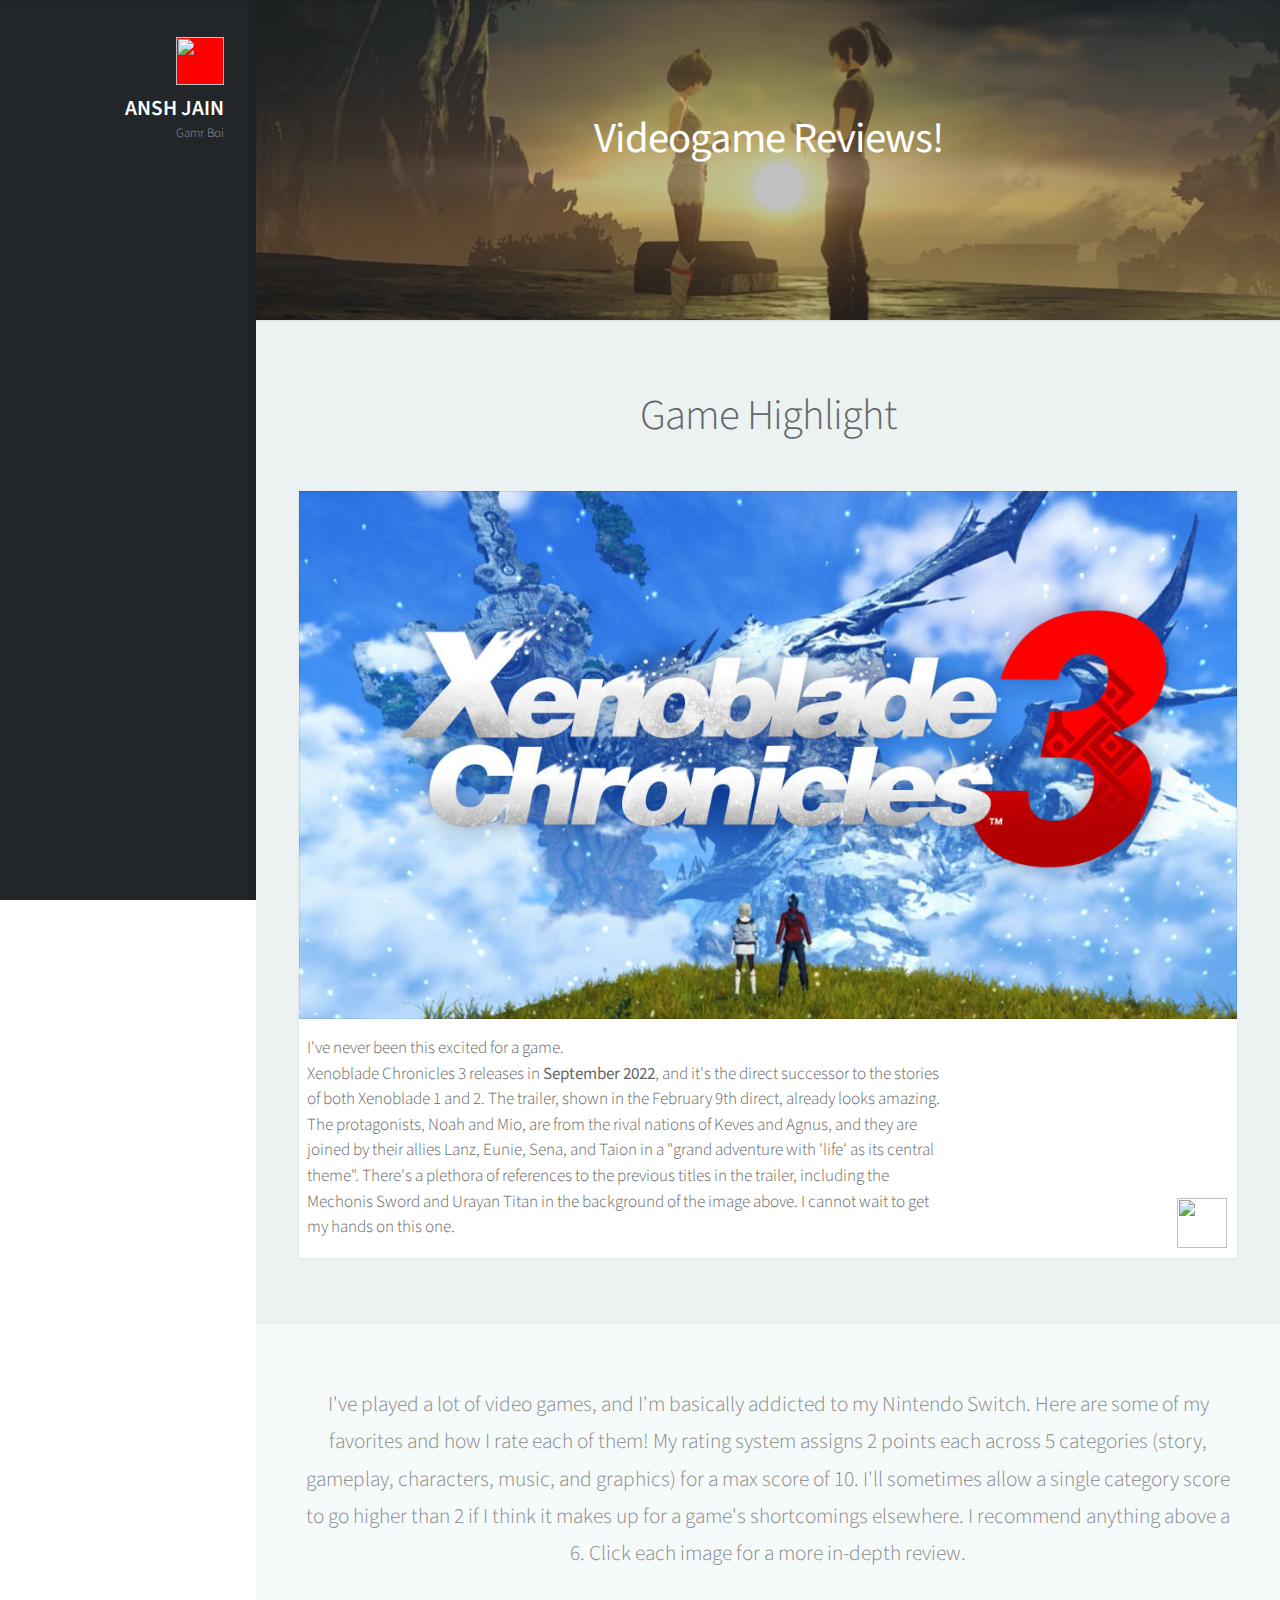
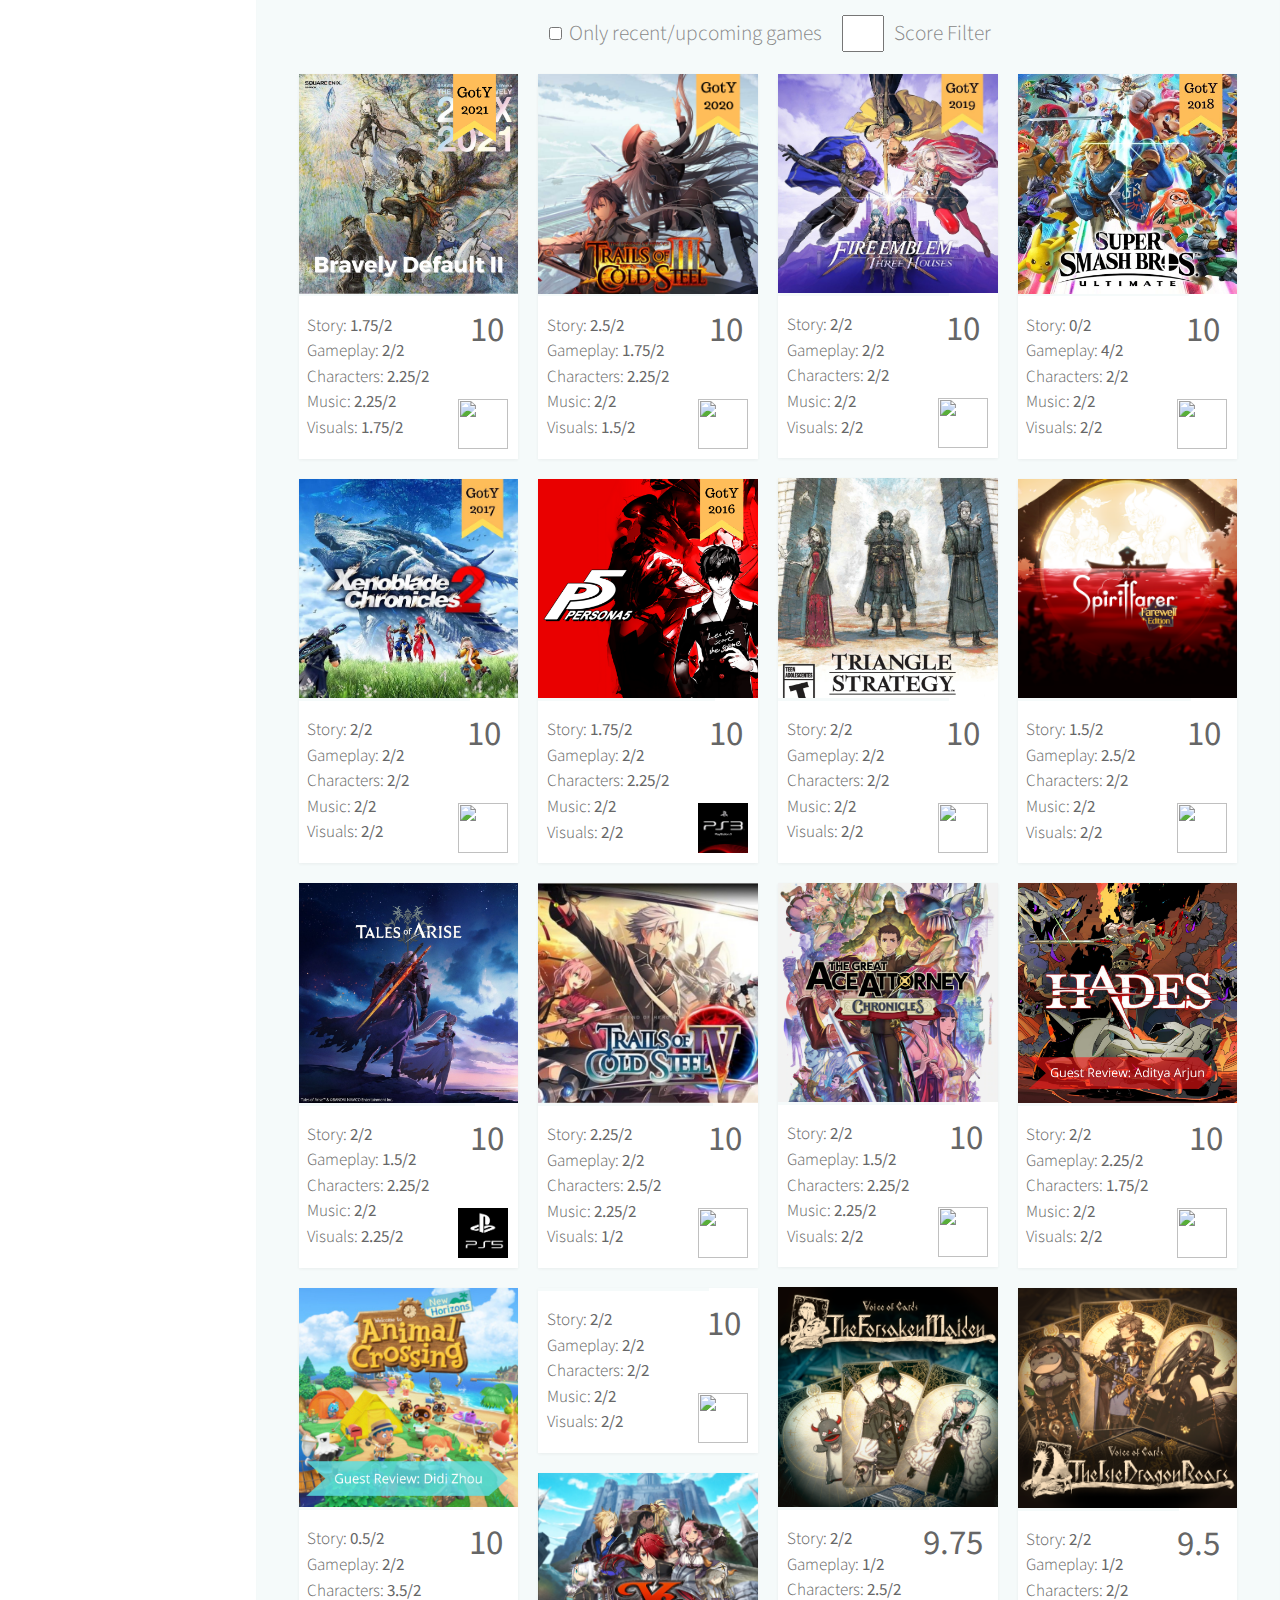
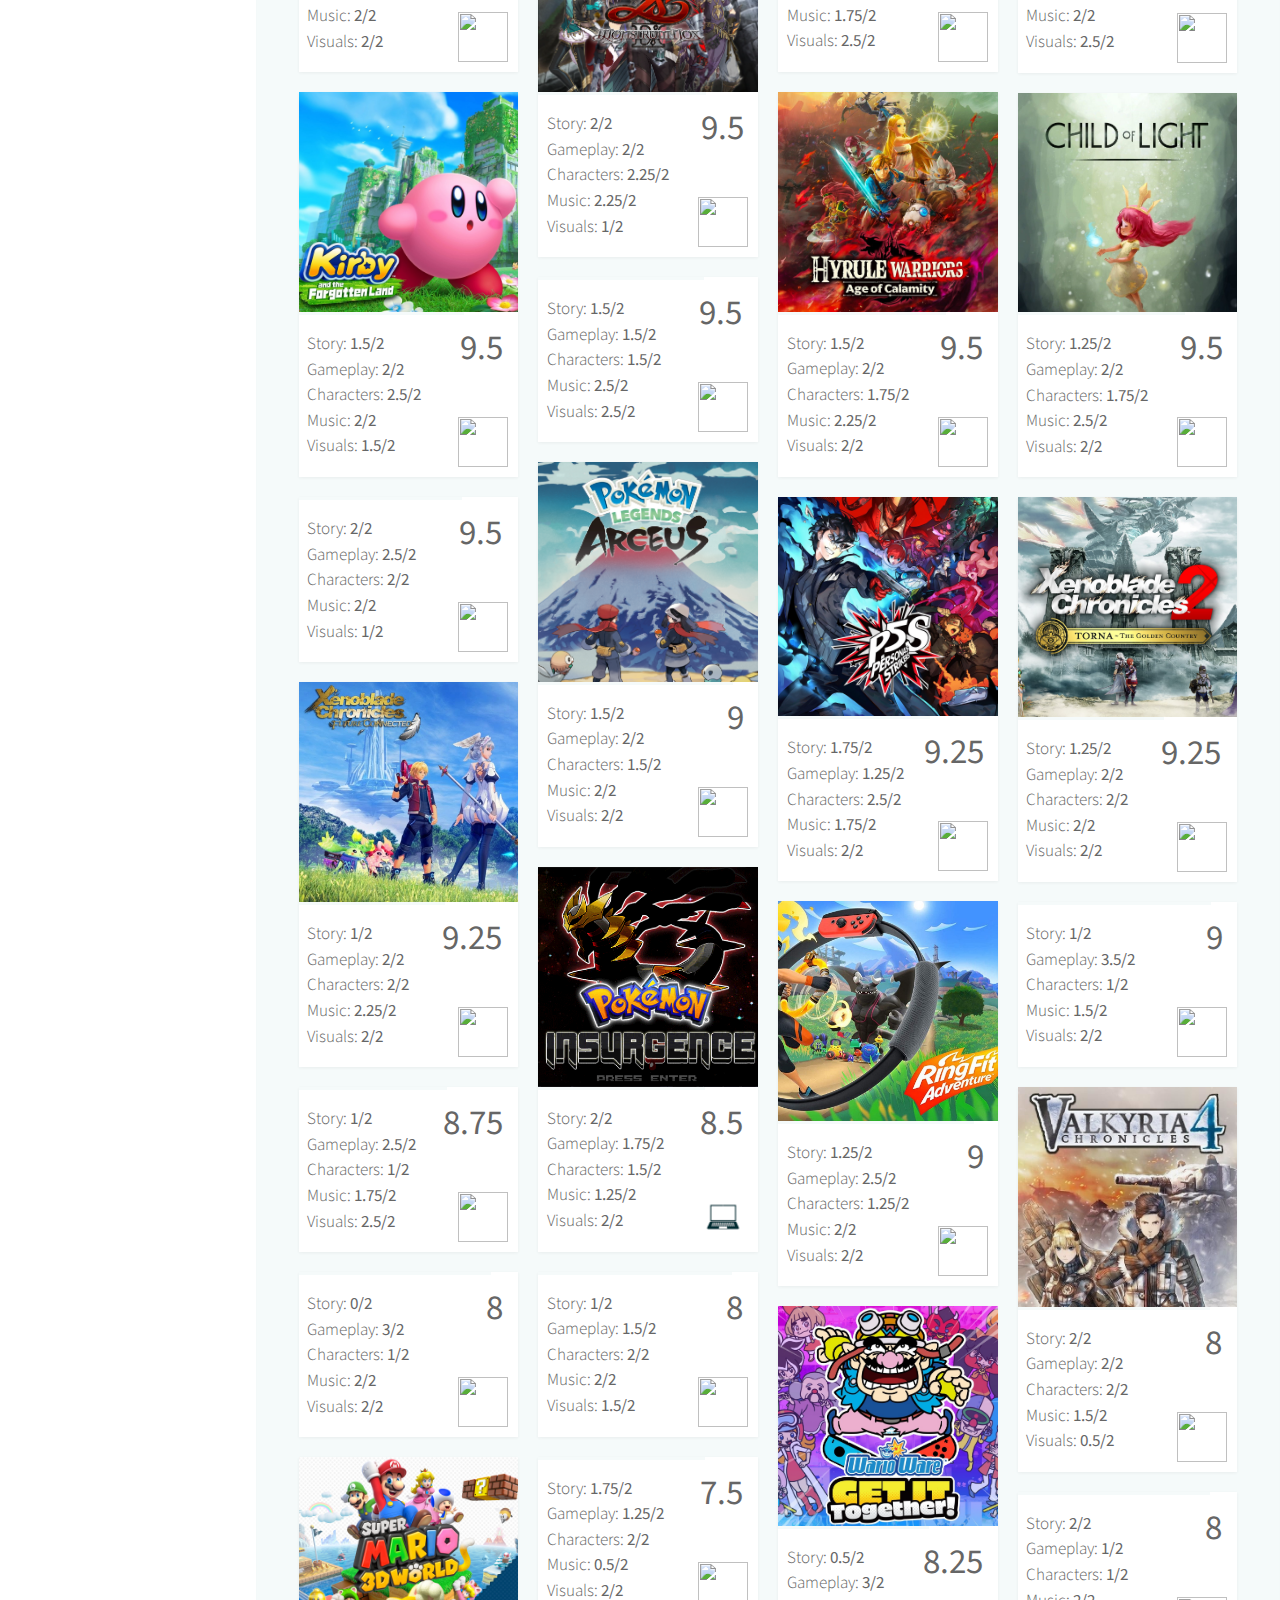
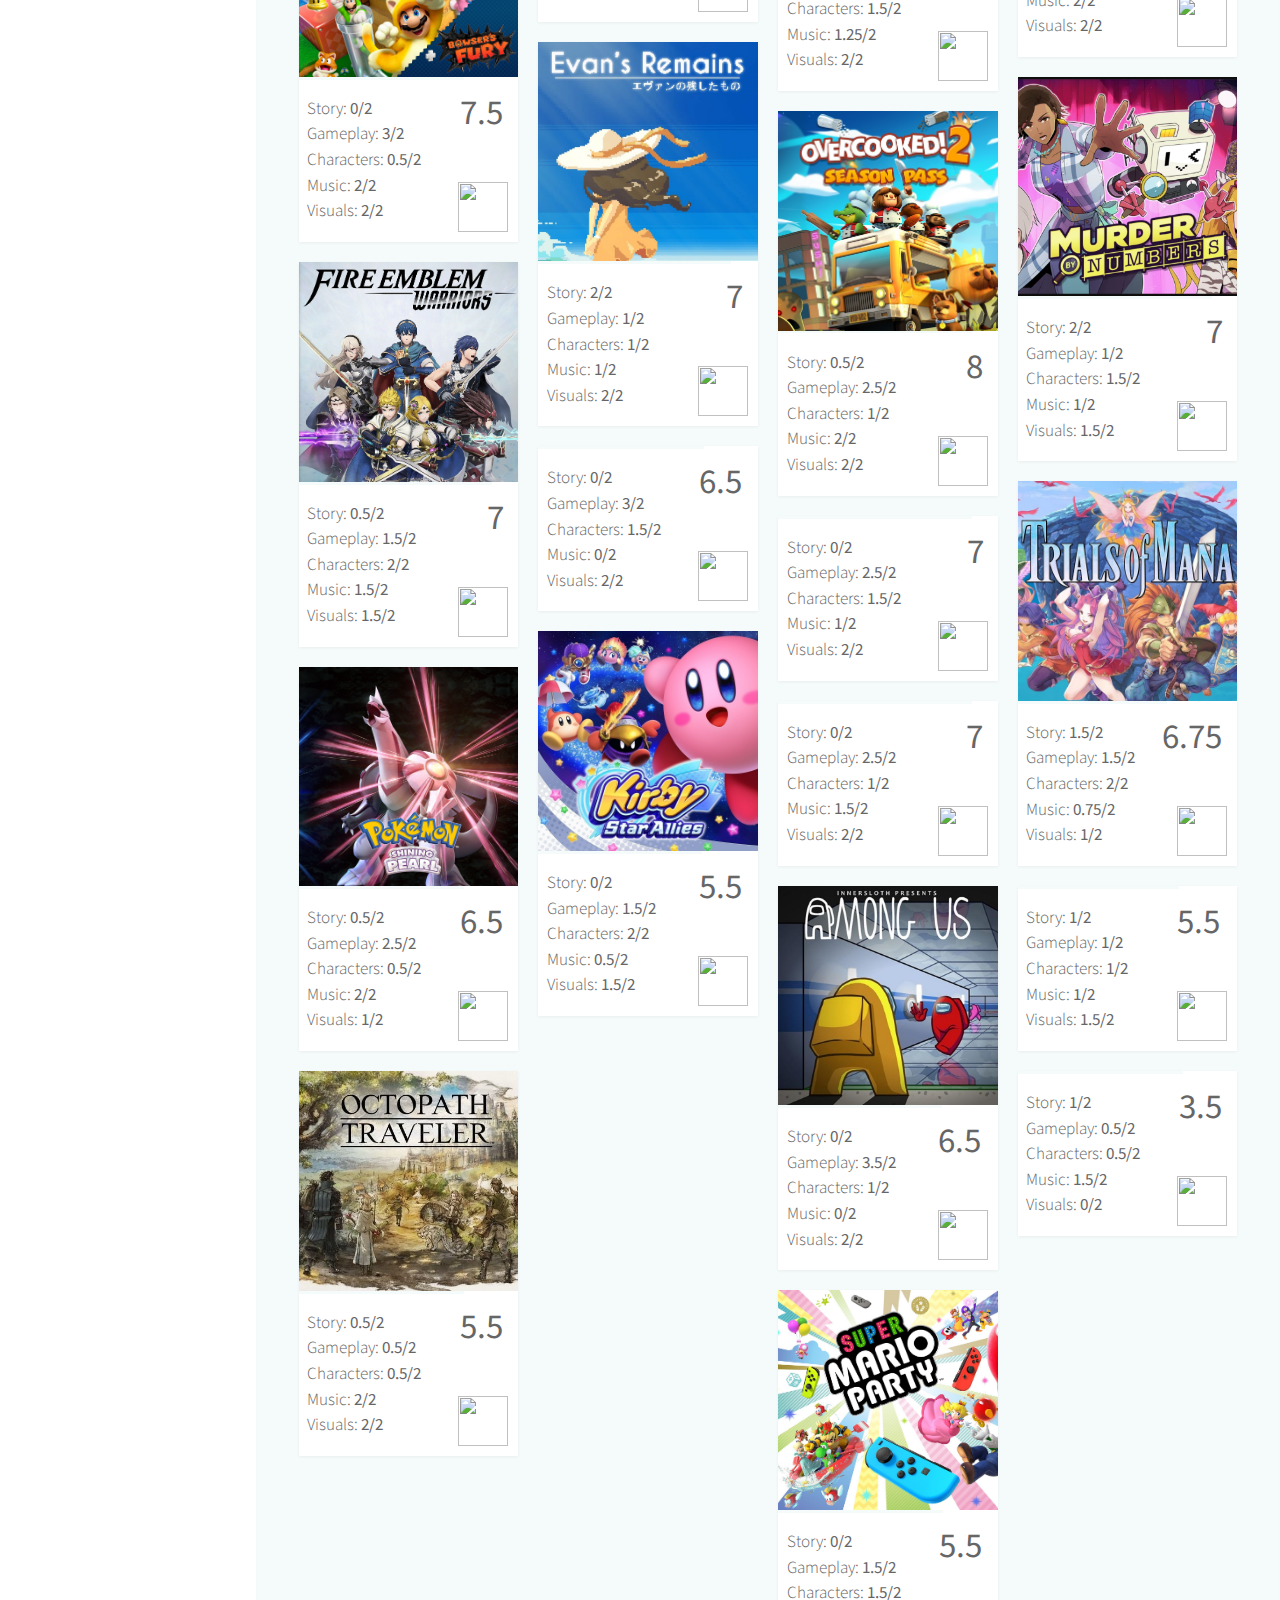
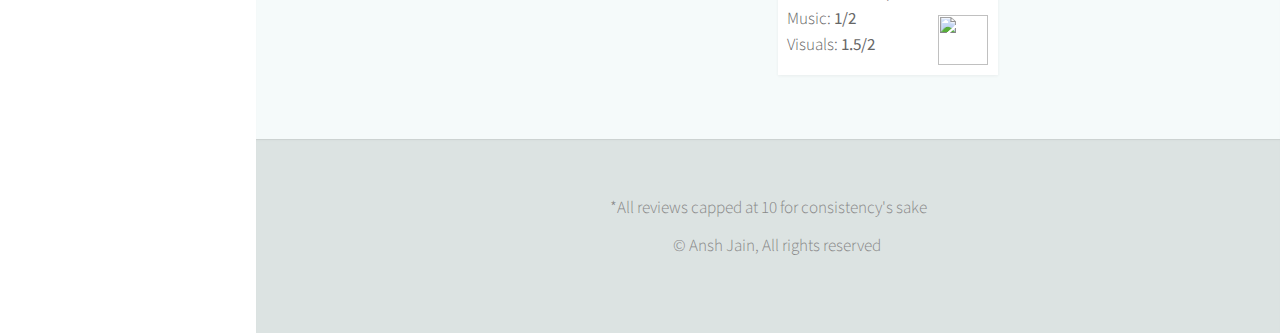
==== commit 0a05e4d5: "4/6" ====
--- a/gamereviews.html
+++ b/gamereviews.html
@@ -62,6 +62,51 @@
             </div>
         </section>
 
+        <section id="about" class="three">
+            <div class="container" style="align-content:center;">
+
+                <header>
+                    <h2>Game Highlight</h2>
+                </header>
+
+                <div class="" style="margin: 40px 0 0;">
+                    <div id="ColumnMinus1" class="col-12 col-12-mobile">
+                        <article class="item">
+                            <a class="image fit">
+                                <img src="gameimages/xc3.jpg" alt="">
+                            </a>
+                            <table style="padding: 0;">
+                                <tbody>
+                                    <tr>
+                                        <td>
+                                            <header>
+                                                <div class="ratings" style="text-align: left; width: 75%;">
+                                                    <h5>I've never been this excited for a game.</h5>
+                                                    <h5>
+                                                        Xenoblade Chronicles 3 releases in <strong>September 2022</strong>, and it's the direct successor to the
+                                                        stories of both Xenoblade 1 and 2. The trailer, shown in the February 9th direct, already looks amazing.
+                                                        The protagonists, Noah and Mio, are from the rival nations of Keves and Agnus, and they are joined by 
+                                                        their allies Lanz, Eunie, Sena, and Taion in a "grand adventure with 'life' as its central theme". There's
+                                                        a plethora of references to the previous titles in the trailer, including the Mechonis Sword and Urayan 
+                                                        Titan in the background of the image above. I cannot wait to get my hands on this one.
+                                                    </h5>
+                                                </div>
+                                            </header>
+                                        </td>
+                                        <td class="hullo" style="width: 7%;">
+                                            <img class="switch" src="gameimages/nswitch.png">
+                                        </td>
+                                    </tr>
+                                </tbody>
+                            </table>
+                        </article>
+
+                    </div>
+                </div>
+
+            </div>
+        </section>
+
         <!-- Portfolio -->
         <section id="portfolio" class="two">
             <div class="container">
@@ -73,16 +118,40 @@
                     shortcomings elsewhere. I recommend anything above a 6. Click each image for a more in-depth review.
                 </p>
 
+
+                <div class="row"
+                    style="display: flex; flex-direction: row; align-items: center; justify-content: center;margin-bottom: 1em;">
+                    <div>
+                        <input type="checkbox" id="datefilter" name="datefilter" onchange="filterByDate()">
+                        <label for="vehicle1"> Only recent/upcoming games</label><br>
+                    </div>
+                    <!-- <div>
+                        <input type="checkbox" id="vehicle1" name="vehicle1" value="Bike">
+                        <label for="vehicle1"> Only RPGs </label><br>
+                    </div> -->
+                    <div>
+                        <input type="number" id="scorefilter" name="scorefilter" style="width: 2em;margin-right: 6px;"
+                            oninput="filterByScore()">
+                        <label for="vehicle1"> Score Filter </label><br>
+                    </div>
+                </div>
+
                 <div class="row">
                     <!-- LEFT COLUMN -->
-                    <div id="Column0" class="col-4 col-12-mobile"></div>
+                    <div id="Column0" class="col-3 col-12-mobile"></div>
 
                     <!-- MIDDLE COLUMN -->
-                    <div id="Column1" class="col-4 col-12-mobile"></div>
+                    <div id="Column1" class="col-3 col-12-mobile"></div>
 
                     <!-- RIGHT COLUMN -->
-                    <div id="Column2" class="col-4 col-12-mobile"></div>
+                    <div id="Column2" class="col-3 col-12-mobile"></div>
+
+                    <!-- RIGHT RIGHT COLUMN -->
+                    <div id="Column3" class="col-3 col-12-mobile"></div>
+
+
                 </div>
+
             </div>
         </section>
 
--- a/assets/css/main.css
+++ b/assets/css/main.css
@@ -0,0 +1,2401 @@
+@import url("font-awesome.min.css");
+@import url("https://fonts.googleapis.com/css?family=Source+Sans+Pro:300,300italic,400,600");
+
+/*
+	Prologue by HTML5 UP
+	html5up.net | @ajlkn
+	Free for personal and commercial use under the CCA 3.0 license (html5up.net/license)
+*/
+
+html,
+body,
+div,
+span,
+applet,
+object,
+iframe,
+h1,
+h2,
+h3,
+h4,
+h5,
+h6,
+p,
+blockquote,
+pre,
+a,
+abbr,
+acronym,
+address,
+big,
+cite,
+code,
+del,
+dfn,
+em,
+img,
+ins,
+kbd,
+q,
+s,
+samp,
+small,
+strike,
+strong,
+sub,
+sup,
+tt,
+var,
+b,
+u,
+i,
+center,
+dl,
+dt,
+dd,
+ol,
+ul,
+li,
+fieldset,
+form,
+label,
+legend,
+table,
+caption,
+tbody,
+tfoot,
+thead,
+tr,
+th,
+td,
+article,
+aside,
+canvas,
+details,
+embed,
+figure,
+figcaption,
+footer,
+header,
+hgroup,
+menu,
+nav,
+output,
+ruby,
+section,
+summary,
+time,
+mark,
+audio,
+video {
+    margin: 0;
+    padding: 0;
+    border: 0;
+    font-size: 100%;
+    font: inherit;
+    vertical-align: baseline;
+}
+
+article,
+aside,
+details,
+figcaption,
+figure,
+footer,
+header,
+hgroup,
+menu,
+nav,
+section {
+    display: block;
+}
+
+body {
+    line-height: 1;
+}
+
+ol,
+ul {
+    list-style: none;
+}
+
+blockquote,
+q {
+    quotes: none;
+}
+
+blockquote:before,
+blockquote:after,
+q:before,
+q:after {
+    content: '';
+    content: none;
+}
+
+table {
+    border-collapse: collapse;
+    border-spacing: 0;
+}
+
+body {
+    -webkit-text-size-adjust: none;
+}
+
+mark {
+    background-color: transparent;
+    color: inherit;
+}
+
+input::-moz-focus-inner {
+    border: 0;
+    padding: 0;
+}
+
+input,
+select,
+textarea {
+}
+
+
+/* Basic */
+
+html {
+    box-sizing: border-box;
+}
+
+*,
+*:before,
+*:after {
+    box-sizing: inherit;
+}
+
+body {
+    background: #fff;
+    font-family: 'Source Sans Pro', sans-serif;
+    font-size: 19pt;
+    font-weight: 300;
+    line-height: 1.75em;
+    color: #888;
+}
+
+body.is-preload *,
+body.is-preload *:before,
+body.is-preload *:after {
+    -moz-animation: none !important;
+    -webkit-animation: none !important;
+    -ms-animation: none !important;
+    animation: none !important;
+    -moz-transition: none !important;
+    -webkit-transition: none !important;
+    -ms-transition: none !important;
+    transition: none !important;
+}
+
+input,
+textarea,
+select {
+    font-family: 'Source Sans Pro', sans-serif;
+    font-size: 20pt;
+    font-weight: 300;
+    color: #888;
+}
+
+h1,
+h2,
+h3,
+h4,
+h5,
+h6 {
+    font-weight: 300;
+    color: #666;
+    line-height: 1.5em;
+}
+
+h1 a,
+h2 a,
+h3 a,
+h4 a,
+h5 a,
+h6 a {
+    color: inherit;
+    text-decoration: none;
+}
+
+h1 a strong,
+h2 a strong,
+h3 a strong,
+h4 a strong,
+h5 a strong,
+h6 a strong {
+    color: #333;
+}
+
+h2 {
+    font-size: 2em;
+    letter-spacing: -1px;
+}
+
+h2.alt {
+    color: #888;
+}
+
+h2.alt strong {
+    color: #666;
+}
+
+h3 {
+    font-size: 1.5em;
+}
+
+header {
+    margin: 0 0 2em 0;
+}
+
+header>p {
+    margin: 1em 0 0 0;
+}
+
+footer {
+    margin: 2em 0 0 0;
+}
+
+strong,
+b {
+    font-weight: bolder;
+    color: #666;
+}
+
+em,
+i {
+    font-style: italic;
+}
+
+a {
+    text-decoration: none;
+    color: inherit;
+    border-bottom: dotted 1px rgba(128, 128, 128, 0.5);
+    -moz-transition: color 0.35s ease-in-out, border-bottom-color 0.35s ease-in-out;
+    -webkit-transition: color 0.35s ease-in-out, border-bottom-color 0.35s ease-in-out;
+    -ms-transition: color 0.35s ease-in-out, border-bottom-color 0.35s ease-in-out;
+    transition: color 0.35s ease-in-out, border-bottom-color 0.35s ease-in-out;
+    outline: 0;
+}
+
+a:hover {
+    color: #E27689;
+    border-bottom-color: rgba(255, 255, 255, 0);
+}
+
+sub {
+    position: relative;
+    top: 0.5em;
+    font-size: 0.8em;
+}
+
+sup {
+    position: relative;
+    top: -0.5em;
+    font-size: 0.8em;
+}
+
+hr {
+    border: 0;
+    border-top: solid 1px #ddd;
+}
+
+blockquote {
+    border-left: solid 0.5em #ddd;
+    padding: 1em 0 1em 2em;
+    font-style: italic;
+}
+
+p,
+ul,
+ol,
+dl,
+table {
+    margin-bottom: 2em;
+}
+
+br.clear {
+    clear: both;
+}
+
+
+/* Container */
+
+.container {
+    margin: 0 auto;
+    max-width: 100%;
+    width: 1400px;
+}
+
+.badge {
+    width: 50%;
+    min-width: 250px;
+}
+
+td {
+    text-align: center;
+}
+
+.slight {
+    margin-right: 100px;
+    margin-left: 10px;
+}
+
+@media screen and (min-width: 961px) and (max-width: 1880px) {
+    .container {
+        width: 1200px;
+    }
+}
+
+@media screen and (min-width: 961px) and (max-width: 1620px) {
+    .container {
+        width: 960px;
+    }
+}
+
+@media screen and (min-width: 961px) and (max-width: 1320px) {
+    .container {
+        width: 100%;
+    }
+}
+
+@media screen and (max-width: 960px) {
+    .container {
+        width: 100%;
+    }
+}
+
+@media screen and (max-width: 736px) {
+    .container {
+        width: 100%;
+    }
+}
+
+
+/* Row */
+
+.row {
+    display: flex;
+    flex-wrap: wrap;
+    box-sizing: border-box;
+    align-items: stretch;
+}
+
+.row>* {
+    box-sizing: border-box;
+}
+
+.row.gtr-uniform>*> :last-child {
+    margin-bottom: 0;
+}
+
+.row.aln-left {
+    justify-content: flex-start;
+}
+
+.row.aln-center {
+    justify-content: center;
+}
+
+.row.aln-right {
+    justify-content: flex-end;
+}
+
+.row.aln-top {
+    align-items: flex-start;
+}
+
+.row.aln-middle {
+    align-items: center;
+}
+
+.row.aln-bottom {
+    align-items: flex-end;
+}
+
+.row>.imp {
+    order: -1;
+}
+
+.row>.col-1 {
+    width: 8.3333333333%;
+}
+
+.row>.off-1 {
+    margin-left: 8.3333333333%;
+}
+
+.row>.col-2 {
+    width: 16.6666666667%;
+}
+
+.row>.off-2 {
+    margin-left: 16.6666666667%;
+}
+
+.row>.col-3 {
+    width: 25%;
+}
+
+.row>.off-3 {
+    margin-left: 25%;
+}
+
+.row>.col-4 {
+    width: 33.3333333333%;
+}
+
+.row>.off-4 {
+    margin-left: 33.3333333333%;
+}
+
+.row>.col-5 {
+    width: 41.6666666667%;
+}
+
+.row>.off-5 {
+    margin-left: 41.6666666667%;
+}
+
+.row>.col-6 {
+    width: 50%;
+}
+
+.row>.off-6 {
+    margin-left: 50%;
+}
+
+.row>.col-7 {
+    width: 58.3333333333%;
+}
+
+.row>.off-7 {
+    margin-left: 58.3333333333%;
+}
+
+.row>.col-8 {
+    width: 66.6666666667%;
+}
+
+.row>.off-8 {
+    margin-left: 66.6666666667%;
+}
+
+.row>.col-9 {
+    width: 75%;
+}
+
+.row>.off-9 {
+    margin-left: 75%;
+}
+
+.row>.col-10 {
+    width: 83.3333333333%;
+}
+
+.row>.off-10 {
+    margin-left: 83.3333333333%;
+}
+
+.row>.col-11 {
+    width: 91.6666666667%;
+}
+
+.row>.off-11 {
+    margin-left: 91.6666666667%;
+}
+
+.row>.col-12 {
+    width: 100%;
+}
+
+.row>.off-12 {
+    margin-left: 100%;
+}
+
+.row.gtr-0 {
+    margin-top: 0px;
+    margin-left: 0px;
+}
+
+.row.gtr-0>* {
+    padding: 0px 0 0 0px;
+}
+
+.row.gtr-0.gtr-uniform {
+    margin-top: 0px;
+}
+
+.row.gtr-0.gtr-uniform>* {
+    padding-top: 0px;
+}
+
+.row.gtr-25 {
+    margin-top: -10px;
+    margin-left: -10px;
+}
+
+.row.gtr-25>* {
+    padding: 10px 0 0 10px;
+}
+
+.row.gtr-25.gtr-uniform {
+    margin-top: -10px;
+}
+
+.row.gtr-25.gtr-uniform>* {
+    padding-top: 10px;
+}
+
+.row.gtr-50 {
+    margin-top: -20px;
+    margin-left: -20px;
+}
+
+.row.gtr-50>* {
+    padding: 20px 0 0 20px;
+}
+
+.row.gtr-50.gtr-uniform {
+    margin-top: -20px;
+}
+
+.row.gtr-50.gtr-uniform>* {
+    padding-top: 20px;
+}
+
+.row {
+    margin-top: -40px;
+    margin-left: -40px;
+}
+
+.row>* {
+    padding: 40px 0 0 40px;
+}
+
+.row.gtr-uniform {
+    margin-top: -40px;
+}
+
+.row.gtr-uniform>* {
+    padding-top: 40px;
+}
+
+.row.gtr-150 {
+    margin-top: -60px;
+    margin-left: -60px;
+}
+
+.row.gtr-150>* {
+    padding: 60px 0 0 60px;
+}
+
+.row.gtr-150.gtr-uniform {
+    margin-top: -60px;
+}
+
+.row.gtr-150.gtr-uniform>* {
+    padding-top: 60px;
+}
+
+.row.gtr-200 {
+    margin-top: -80px;
+    margin-left: -80px;
+}
+
+.row.gtr-200>* {
+    padding: 80px 0 0 80px;
+}
+
+.row.gtr-200.gtr-uniform {
+    margin-top: -80px;
+}
+
+.row.gtr-200.gtr-uniform>* {
+    padding-top: 80px;
+}
+
+@media screen and (min-width: 961px) and (max-width: 1880px) {
+    .row {
+        display: flex;
+        flex-wrap: wrap;
+        box-sizing: border-box;
+        align-items: stretch;
+    }
+    .row>* {
+        box-sizing: border-box;
+    }
+    .row.gtr-uniform>*> :last-child {
+        margin-bottom: 0;
+    }
+    .row.aln-left {
+        justify-content: flex-start;
+    }
+    .row.aln-center {
+        justify-content: center;
+    }
+    .row.aln-right {
+        justify-content: flex-end;
+    }
+    .row.aln-top {
+        align-items: flex-start;
+    }
+    .row.aln-middle {
+        align-items: center;
+    }
+    .row.aln-bottom {
+        align-items: flex-end;
+    }
+    .row>.imp-wide {
+        order: -1;
+    }
+    .row>.col-1-wide {
+        width: 8.3333333333%;
+    }
+    .row>.off-1-wide {
+        margin-left: 8.3333333333%;
+    }
+    .row>.col-2-wide {
+        width: 16.6666666667%;
+    }
+    .row>.off-2-wide {
+        margin-left: 16.6666666667%;
+    }
+    .row>.col-3-wide {
+        width: 25%;
+    }
+    .row>.off-3-wide {
+        margin-left: 25%;
+    }
+    .row>.col-4-wide {
+        width: 33.3333333333%;
+    }
+    .row>.off-4-wide {
+        margin-left: 33.3333333333%;
+    }
+    .row>.col-5-wide {
+        width: 41.6666666667%;
+    }
+    .row>.off-5-wide {
+        margin-left: 41.6666666667%;
+    }
+    .row>.col-6-wide {
+        width: 50%;
+    }
+    .row>.off-6-wide {
+        margin-left: 50%;
+    }
+    .row>.col-7-wide {
+        width: 58.3333333333%;
+    }
+    .row>.off-7-wide {
+        margin-left: 58.3333333333%;
+    }
+    .row>.col-8-wide {
+        width: 66.6666666667%;
+    }
+    .row>.off-8-wide {
+        margin-left: 66.6666666667%;
+    }
+    .row>.col-9-wide {
+        width: 75%;
+    }
+    .row>.off-9-wide {
+        margin-left: 75%;
+    }
+    .row>.col-10-wide {
+        width: 83.3333333333%;
+    }
+    .row>.off-10-wide {
+        margin-left: 83.3333333333%;
+    }
+    .row>.col-11-wide {
+        width: 91.6666666667%;
+    }
+    .row>.off-11-wide {
+        margin-left: 91.6666666667%;
+    }
+    .row>.col-12-wide {
+        width: 100%;
+    }
+    .row>.off-12-wide {
+        margin-left: 100%;
+    }
+    .row.gtr-0 {
+        margin-top: 0px;
+        margin-left: 0px;
+    }
+    .row.gtr-0>* {
+        padding: 0px 0 0 0px;
+    }
+    .row.gtr-0.gtr-uniform {
+        margin-top: 0px;
+    }
+    .row.gtr-0.gtr-uniform>* {
+        padding-top: 0px;
+    }
+    .row.gtr-25 {
+        margin-top: -10px;
+        margin-left: -10px;
+    }
+    .row.gtr-25>* {
+        padding: 10px 0 0 10px;
+    }
+    .row.gtr-25.gtr-uniform {
+        margin-top: -10px;
+    }
+    .row.gtr-25.gtr-uniform>* {
+        padding-top: 10px;
+    }
+    .row.gtr-50 {
+        margin-top: -20px;
+        margin-left: -20px;
+    }
+    .row.gtr-50>* {
+        padding: 20px 0 0 20px;
+    }
+    .row.gtr-50.gtr-uniform {
+        margin-top: -20px;
+    }
+    .row.gtr-50.gtr-uniform>* {
+        padding-top: 20px;
+    }
+    .row {
+        margin-top: -40px;
+        margin-left: -40px;
+    }
+    .row>* {
+        padding: 40px 0 0 40px;
+    }
+    .row.gtr-uniform {
+        margin-top: -40px;
+    }
+    .row.gtr-uniform>* {
+        padding-top: 40px;
+    }
+    .row.gtr-150 {
+        margin-top: -60px;
+        margin-left: -60px;
+    }
+    .row.gtr-150>* {
+        padding: 60px 0 0 60px;
+    }
+    .row.gtr-150.gtr-uniform {
+        margin-top: -60px;
+    }
+    .row.gtr-150.gtr-uniform>* {
+        padding-top: 60px;
+    }
+    .row.gtr-200 {
+        margin-top: -80px;
+        margin-left: -80px;
+    }
+    .row.gtr-200>* {
+        padding: 80px 0 0 80px;
+    }
+    .row.gtr-200.gtr-uniform {
+        margin-top: -80px;
+    }
+    .row.gtr-200.gtr-uniform>* {
+        padding-top: 80px;
+    }
+}
+
+@media screen and (min-width: 961px) and (max-width: 1620px) {
+    .row {
+        display: flex;
+        flex-wrap: wrap;
+        box-sizing: border-box;
+        align-items: stretch;
+    }
+    .row>* {
+        box-sizing: border-box;
+    }
+    .row.gtr-uniform>*> :last-child {
+        margin-bottom: 0;
+    }
+    .row.aln-left {
+        justify-content: flex-start;
+    }
+    .row.aln-center {
+        justify-content: center;
+    }
+    .row.aln-right {
+        justify-content: flex-end;
+    }
+    .row.aln-top {
+        align-items: flex-start;
+    }
+    .row.aln-middle {
+        align-items: center;
+    }
+    .row.aln-bottom {
+        align-items: flex-end;
+    }
+    .row>.imp-normal {
+        order: -1;
+    }
+    .row>.col-1-normal {
+        width: 8.3333333333%;
+    }
+    .row>.off-1-normal {
+        margin-left: 8.3333333333%;
+    }
+    .row>.col-2-normal {
+        width: 16.6666666667%;
+    }
+    .row>.off-2-normal {
+        margin-left: 16.6666666667%;
+    }
+    .row>.col-3-normal {
+        width: 25%;
+    }
+    .row>.off-3-normal {
+        margin-left: 25%;
+    }
+    .row>.col-4-normal {
+        width: 33.3333333333%;
+    }
+    .row>.off-4-normal {
+        margin-left: 33.3333333333%;
+    }
+    .row>.col-5-normal {
+        width: 41.6666666667%;
+    }
+    .row>.off-5-normal {
+        margin-left: 41.6666666667%;
+    }
+    .row>.col-6-normal {
+        width: 50%;
+    }
+    .row>.off-6-normal {
+        margin-left: 50%;
+    }
+    .row>.col-7-normal {
+        width: 58.3333333333%;
+    }
+    .row>.off-7-normal {
+        margin-left: 58.3333333333%;
+    }
+    .row>.col-8-normal {
+        width: 66.6666666667%;
+    }
+    .row>.off-8-normal {
+        margin-left: 66.6666666667%;
+    }
+    .row>.col-9-normal {
+        width: 75%;
+    }
+    .row>.off-9-normal {
+        margin-left: 75%;
+    }
+    .row>.col-10-normal {
+        width: 83.3333333333%;
+    }
+    .row>.off-10-normal {
+        margin-left: 83.3333333333%;
+    }
+    .row>.col-11-normal {
+        width: 91.6666666667%;
+    }
+    .row>.off-11-normal {
+        margin-left: 91.6666666667%;
+    }
+    .row>.col-12-normal {
+        width: 100%;
+    }
+    .row>.off-12-normal {
+        margin-left: 100%;
+    }
+    .row.gtr-0 {
+        margin-top: 0px;
+        margin-left: 0px;
+    }
+    .row.gtr-0>* {
+        padding: 0px 0 0 0px;
+    }
+    .row.gtr-0.gtr-uniform {
+        margin-top: 0px;
+    }
+    .row.gtr-0.gtr-uniform>* {
+        padding-top: 0px;
+    }
+    .row.gtr-25 {
+        margin-top: -10px;
+        margin-left: -10px;
+    }
+    .row.gtr-25>* {
+        padding: 10px 0 0 10px;
+    }
+    .row.gtr-25.gtr-uniform {
+        margin-top: -10px;
+    }
+    .row.gtr-25.gtr-uniform>* {
+        padding-top: 10px;
+    }
+    .row.gtr-50 {
+        margin-top: -20px;
+        margin-left: -20px;
+    }
+    .row.gtr-50>* {
+        padding: 20px 0 0 20px;
+    }
+    .row.gtr-50.gtr-uniform {
+        margin-top: -20px;
+    }
+    .row.gtr-50.gtr-uniform>* {
+        padding-top: 20px;
+    }
+    .row {
+        margin-top: -40px;
+        margin-left: -40px;
+    }
+    .row>* {
+        padding: 40px 0 0 40px;
+    }
+    .row.gtr-uniform {
+        margin-top: -40px;
+    }
+    .row.gtr-uniform>* {
+        padding-top: 40px;
+    }
+    .row.gtr-150 {
+        margin-top: -60px;
+        margin-left: -60px;
+    }
+    .row.gtr-150>* {
+        padding: 60px 0 0 60px;
+    }
+    .row.gtr-150.gtr-uniform {
+        margin-top: -60px;
+    }
+    .row.gtr-150.gtr-uniform>* {
+        padding-top: 60px;
+    }
+    .row.gtr-200 {
+        margin-top: -80px;
+        margin-left: -80px;
+    }
+    .row.gtr-200>* {
+        padding: 80px 0 0 80px;
+    }
+    .row.gtr-200.gtr-uniform {
+        margin-top: -80px;
+    }
+    .row.gtr-200.gtr-uniform>* {
+        padding-top: 80px;
+    }
+}
+
+@media screen and (min-width: 961px) and (max-width: 1320px) {
+    .row {
+        display: flex;
+        flex-wrap: wrap;
+        box-sizing: border-box;
+        align-items: stretch;
+    }
+    .row>* {
+        box-sizing: border-box;
+    }
+    .row.gtr-uniform>*> :last-child {
+        margin-bottom: 0;
+    }
+    .row.aln-left {
+        justify-content: flex-start;
+    }
+    .row.aln-center {
+        justify-content: center;
+    }
+    .row.aln-right {
+        justify-content: flex-end;
+    }
+    .row.aln-top {
+        align-items: flex-start;
+    }
+    .row.aln-middle {
+        align-items: center;
+    }
+    .row.aln-bottom {
+        align-items: flex-end;
+    }
+    .row>.imp-narrow {
+        order: -1;
+    }
+    .row>.col-1-narrow {
+        width: 8.3333333333%;
+    }
+    .row>.off-1-narrow {
+        margin-left: 8.3333333333%;
+    }
+    .row>.col-2-narrow {
+        width: 16.6666666667%;
+    }
+    .row>.off-2-narrow {
+        margin-left: 16.6666666667%;
+    }
+    .row>.col-3-narrow {
+        width: 25%;
+    }
+    .row>.off-3-narrow {
+        margin-left: 25%;
+    }
+    .row>.col-4-narrow {
+        width: 33.3333333333%;
+    }
+    .row>.off-4-narrow {
+        margin-left: 33.3333333333%;
+    }
+    .row>.col-5-narrow {
+        width: 41.6666666667%;
+    }
+    .row>.off-5-narrow {
+        margin-left: 41.6666666667%;
+    }
+    .row>.col-6-narrow {
+        width: 50%;
+    }
+    .row>.off-6-narrow {
+        margin-left: 50%;
+    }
+    .row>.col-7-narrow {
+        width: 58.3333333333%;
+    }
+    .row>.off-7-narrow {
+        margin-left: 58.3333333333%;
+    }
+    .row>.col-8-narrow {
+        width: 66.6666666667%;
+    }
+    .row>.off-8-narrow {
+        margin-left: 66.6666666667%;
+    }
+    .row>.col-9-narrow {
+        width: 75%;
+    }
+    .row>.off-9-narrow {
+        margin-left: 75%;
+    }
+    .row>.col-10-narrow {
+        width: 83.3333333333%;
+    }
+    .row>.off-10-narrow {
+        margin-left: 83.3333333333%;
+    }
+    .row>.col-11-narrow {
+        width: 91.6666666667%;
+    }
+    .row>.off-11-narrow {
+        margin-left: 91.6666666667%;
+    }
+    .row>.col-12-narrow {
+        width: 100%;
+    }
+    .row>.off-12-narrow {
+        margin-left: 100%;
+    }
+    .row.gtr-0 {
+        margin-top: 0px;
+        margin-left: 0px;
+    }
+    .row.gtr-0>* {
+        padding: 0px 0 0 0px;
+    }
+    .row.gtr-0.gtr-uniform {
+        margin-top: 0px;
+    }
+    .row.gtr-0.gtr-uniform>* {
+        padding-top: 0px;
+    }
+    .row.gtr-25 {
+        margin-top: -5px;
+        margin-left: -5px;
+    }
+    .row.gtr-25>* {
+        padding: 5px 0 0 5px;
+    }
+    .row.gtr-25.gtr-uniform {
+        margin-top: -5px;
+    }
+    .row.gtr-25.gtr-uniform>* {
+        padding-top: 5px;
+    }
+    .row.gtr-50 {
+        margin-top: -10px;
+        margin-left: -10px;
+    }
+    .row.gtr-50>* {
+        padding: 10px 0 0 10px;
+    }
+    .row.gtr-50.gtr-uniform {
+        margin-top: -10px;
+    }
+    .row.gtr-50.gtr-uniform>* {
+        padding-top: 10px;
+    }
+    .row {
+        margin-top: -20px;
+        margin-left: -20px;
+    }
+    .row>* {
+        padding: 20px 0 0 20px;
+    }
+    .row.gtr-uniform {
+        margin-top: -20px;
+    }
+    .row.gtr-uniform>* {
+        padding-top: 20px;
+    }
+    .row.gtr-150 {
+        margin-top: -30px;
+        margin-left: -30px;
+    }
+    .row.gtr-150>* {
+        padding: 30px 0 0 30px;
+    }
+    .row.gtr-150.gtr-uniform {
+        margin-top: -30px;
+    }
+    .row.gtr-150.gtr-uniform>* {
+        padding-top: 30px;
+    }
+    .row.gtr-200 {
+        margin-top: -40px;
+        margin-left: -40px;
+    }
+    .row.gtr-200>* {
+        padding: 40px 0 0 40px;
+    }
+    .row.gtr-200.gtr-uniform {
+        margin-top: -40px;
+    }
+    .row.gtr-200.gtr-uniform>* {
+        padding-top: 40px;
+    }
+}
+
+@media screen and (max-width: 960px) {
+    .row {
+        display: flex;
+        flex-wrap: wrap;
+        box-sizing: border-box;
+        align-items: stretch;
+    }
+    .row>* {
+        box-sizing: border-box;
+    }
+    .row.gtr-uniform>*> :last-child {
+        margin-bottom: 0;
+    }
+    .row.aln-left {
+        justify-content: flex-start;
+    }
+    .row.aln-center {
+        justify-content: center;
+    }
+    .row.aln-right {
+        justify-content: flex-end;
+    }
+    .row.aln-top {
+        align-items: flex-start;
+    }
+    .row.aln-middle {
+        align-items: center;
+    }
+    .row.aln-bottom {
+        align-items: flex-end;
+    }
+    .row>.imp-narrower {
+        order: -1;
+    }
+    .row>.col-1-narrower {
+        width: 8.3333333333%;
+    }
+    .row>.off-1-narrower {
+        margin-left: 8.3333333333%;
+    }
+    .row>.col-2-narrower {
+        width: 16.6666666667%;
+    }
+    .row>.off-2-narrower {
+        margin-left: 16.6666666667%;
+    }
+    .row>.col-3-narrower {
+        width: 25%;
+    }
+    .row>.off-3-narrower {
+        margin-left: 25%;
+    }
+    .row>.col-4-narrower {
+        width: 33.3333333333%;
+    }
+    .row>.off-4-narrower {
+        margin-left: 33.3333333333%;
+    }
+    .row>.col-5-narrower {
+        width: 41.6666666667%;
+    }
+    .row>.off-5-narrower {
+        margin-left: 41.6666666667%;
+    }
+    .row>.col-6-narrower {
+        width: 50%;
+    }
+    .row>.off-6-narrower {
+        margin-left: 50%;
+    }
+    .row>.col-7-narrower {
+        width: 58.3333333333%;
+    }
+    .row>.off-7-narrower {
+        margin-left: 58.3333333333%;
+    }
+    .row>.col-8-narrower {
+        width: 66.6666666667%;
+    }
+    .row>.off-8-narrower {
+        margin-left: 66.6666666667%;
+    }
+    .row>.col-9-narrower {
+        width: 75%;
+    }
+    .row>.off-9-narrower {
+        margin-left: 75%;
+    }
+    .row>.col-10-narrower {
+        width: 83.3333333333%;
+    }
+    .row>.off-10-narrower {
+        margin-left: 83.3333333333%;
+    }
+    .row>.col-11-narrower {
+        width: 91.6666666667%;
+    }
+    .row>.off-11-narrower {
+        margin-left: 91.6666666667%;
+    }
+    .row>.col-12-narrower {
+        width: 100%;
+    }
+    .row>.off-12-narrower {
+        margin-left: 100%;
+    }
+    .row.gtr-0 {
+        margin-top: 0px;
+        margin-left: 0px;
+    }
+    .row.gtr-0>* {
+        padding: 0px 0 0 0px;
+    }
+    .row.gtr-0.gtr-uniform {
+        margin-top: 0px;
+    }
+    .row.gtr-0.gtr-uniform>* {
+        padding-top: 0px;
+    }
+    .row.gtr-25 {
+        margin-top: -5px;
+        margin-left: -5px;
+    }
+    .row.gtr-25>* {
+        padding: 5px 0 0 5px;
+    }
+    .row.gtr-25.gtr-uniform {
+        margin-top: -5px;
+    }
+    .row.gtr-25.gtr-uniform>* {
+        padding-top: 5px;
+    }
+    .row.gtr-50 {
+        margin-top: -10px;
+        margin-left: -10px;
+    }
+    .row.gtr-50>* {
+        padding: 10px 0 0 10px;
+    }
+    .row.gtr-50.gtr-uniform {
+        margin-top: -10px;
+    }
+    .row.gtr-50.gtr-uniform>* {
+        padding-top: 10px;
+    }
+    .row {
+        margin-top: -20px;
+        margin-left: -20px;
+    }
+    .row>* {
+        padding: 20px 0 0 20px;
+    }
+    .row.gtr-uniform {
+        margin-top: -20px;
+    }
+    .row.gtr-uniform>* {
+        padding-top: 20px;
+    }
+    .row.gtr-150 {
+        margin-top: -30px;
+        margin-left: -30px;
+    }
+    .row.gtr-150>* {
+        padding: 30px 0 0 30px;
+    }
+    .row.gtr-150.gtr-uniform {
+        margin-top: -30px;
+    }
+    .row.gtr-150.gtr-uniform>* {
+        padding-top: 30px;
+    }
+    .row.gtr-200 {
+        margin-top: -40px;
+        margin-left: -40px;
+    }
+    .row.gtr-200>* {
+        padding: 40px 0 0 40px;
+    }
+    .row.gtr-200.gtr-uniform {
+        margin-top: -40px;
+    }
+    .row.gtr-200.gtr-uniform>* {
+        padding-top: 40px;
+    }
+}
+
+@media screen and (max-width: 736px) {
+    .row {
+        display: flex;
+        flex-wrap: wrap;
+        box-sizing: border-box;
+        align-items: stretch;
+    }
+    .row>* {
+        box-sizing: border-box;
+    }
+    .row.gtr-uniform>*> :last-child {
+        margin-bottom: 0;
+    }
+    .row.aln-left {
+        justify-content: flex-start;
+    }
+    .row.aln-center {
+        justify-content: center;
+    }
+    .row.aln-right {
+        justify-content: flex-end;
+    }
+    .row.aln-top {
+        align-items: flex-start;
+    }
+    .row.aln-middle {
+        align-items: center;
+    }
+    .row.aln-bottom {
+        align-items: flex-end;
+    }
+    .row>.imp-mobile {
+        order: -1;
+    }
+    .row>.col-1-mobile {
+        width: 8.3333333333%;
+    }
+    .row>.off-1-mobile {
+        margin-left: 8.3333333333%;
+    }
+    .row>.col-2-mobile {
+        width: 16.6666666667%;
+    }
+    .row>.off-2-mobile {
+        margin-left: 16.6666666667%;
+    }
+    .row>.col-3-mobile {
+        width: 25%;
+    }
+    .row>.off-3-mobile {
+        margin-left: 25%;
+    }
+    .row>.col-4-mobile {
+        width: 33.3333333333%;
+    }
+    .row>.off-4-mobile {
+        margin-left: 33.3333333333%;
+    }
+    .row>.col-5-mobile {
+        width: 41.6666666667%;
+    }
+    .row>.off-5-mobile {
+        margin-left: 41.6666666667%;
+    }
+    .row>.col-6-mobile {
+        width: 50%;
+    }
+    .row>.off-6-mobile {
+        margin-left: 50%;
+    }
+    .row>.col-7-mobile {
+        width: 58.3333333333%;
+    }
+    .row>.off-7-mobile {
+        margin-left: 58.3333333333%;
+    }
+    .row>.col-8-mobile {
+        width: 66.6666666667%;
+    }
+    .row>.off-8-mobile {
+        margin-left: 66.6666666667%;
+    }
+    .row>.col-9-mobile {
+        width: 75%;
+    }
+    .row>.off-9-mobile {
+        margin-left: 75%;
+    }
+    .row>.col-10-mobile {
+        width: 83.3333333333%;
+    }
+    .row>.off-10-mobile {
+        margin-left: 83.3333333333%;
+    }
+    .row>.col-11-mobile {
+        width: 91.6666666667%;
+    }
+    .row>.off-11-mobile {
+        margin-left: 91.6666666667%;
+    }
+    .row>.col-12-mobile {
+        width: 100%;
+    }
+    .row>.off-12-mobile {
+        margin-left: 100%;
+    }
+    .row.gtr-0 {
+        margin-top: 0px;
+        margin-left: 0px;
+    }
+    .row.gtr-0>* {
+        padding: 0px 0 0 0px;
+    }
+    .row.gtr-0.gtr-uniform {
+        margin-top: 0px;
+    }
+    .row.gtr-0.gtr-uniform>* {
+        padding-top: 0px;
+    }
+    .row.gtr-25 {
+        margin-top: -5px;
+        margin-left: -5px;
+    }
+    .row.gtr-25>* {
+        padding: 5px 0 0 5px;
+    }
+    .row.gtr-25.gtr-uniform {
+        margin-top: -5px;
+    }
+    .row.gtr-25.gtr-uniform>* {
+        padding-top: 5px;
+    }
+    .row.gtr-50 {
+        margin-top: -10px;
+        margin-left: -10px;
+    }
+    .row.gtr-50>* {
+        padding: 10px 0 0 10px;
+    }
+    .row.gtr-50.gtr-uniform {
+        margin-top: -10px;
+    }
+    .row.gtr-50.gtr-uniform>* {
+        padding-top: 10px;
+    }
+    .row {
+        margin-top: -20px;
+        margin-left: -20px;
+    }
+    .row>* {
+        padding: 20px 0 0 20px;
+    }
+    .row.gtr-uniform {
+        margin-top: -20px;
+    }
+    .row.gtr-uniform>* {
+        padding-top: 20px;
+    }
+    .row.gtr-150 {
+        margin-top: -30px;
+        margin-left: -30px;
+    }
+    .row.gtr-150>* {
+        padding: 30px 0 0 30px;
+    }
+    .row.gtr-150.gtr-uniform {
+        margin-top: -30px;
+    }
+    .row.gtr-150.gtr-uniform>* {
+        padding-top: 30px;
+    }
+    .row.gtr-200 {
+        margin-top: -40px;
+        margin-left: -40px;
+    }
+    .row.gtr-200>* {
+        padding: 40px 0 0 40px;
+    }
+    .row.gtr-200.gtr-uniform {
+        margin-top: -40px;
+    }
+    .row.gtr-200.gtr-uniform>* {
+        padding-top: 40px;
+    }
+}
+
+
+/* Sections/Article */
+
+section,
+article {
+    margin-bottom: 3em;
+}
+
+section> :last-child,
+section>.container,
+section:last-child,
+article> :last-child,
+article>.container,
+article:last-child {
+    margin-bottom: 0;
+}
+
+.row>section,
+.row>article {
+    margin-bottom: 0;
+}
+
+
+/* Image */
+
+.image {
+    display: inline-block;
+    border: 0;
+}
+
+.image img {
+    display: block;
+    width: 100%;
+}
+
+.image.avatar48 {
+    width: 48px;
+    height: 48px;
+    background: #f00;
+}
+
+.image.avatar48 img {
+    width: 48px;
+    height: 48px;
+}
+
+.image.fit {
+    display: block;
+    width: 100%;
+}
+
+.image.featured {
+    display: block;
+    margin-left: 25%;
+    margin-right: 25%;
+    width: 50%;
+    margin-bottom: 2em;
+}
+
+.image.left {
+    float: left;
+    margin: 0 2em 2em 0;
+}
+
+.image.centered {
+    display: block;
+    margin: 0 0 2em 0;
+}
+
+.image.centered img {
+    margin: 0 auto;
+    width: auto;
+}
+
+
+/* List */
+
+ul {
+    list-style: disc;
+    padding-left: 1em;
+}
+
+ul li {
+    padding-left: 0.5em;
+}
+
+ol {
+    list-style: decimal;
+    padding-left: 1.25em;
+}
+
+ol li {
+    padding-left: 0.25em;
+}
+
+
+/* Icons */
+
+ul.icons {
+    cursor: default;
+    list-style: none;
+    padding-left: 0;
+}
+
+ul.icons li {
+    display: inline-block;
+    padding-left: 0;
+}
+
+ul.icons a {
+    display: inline-block;
+    width: 2em;
+    height: 2em;
+    line-height: 2em;
+    text-align: center;
+    border: 0;
+}
+
+
+/* Form */
+
+form label {
+    display: block;
+    text-align: left;
+    margin-bottom: 0.5em;
+}
+
+form input[type="text"],
+form input[type="email"],
+form input[type="password"],
+form select,
+form textarea {
+    position: relative;
+    -webkit-appearance: none;
+    display: block;
+    border: 0;
+    outline: 0;
+    background: #fff;
+    background: rgba(255, 255, 255, 0.75);
+    width: 100%;
+    border-radius: 0.35em;
+    padding: 0.75em 1em 0.75em 1em;
+    box-shadow: inset 0 0.1em 0.1em 0 rgba(0, 0, 0, 0.05);
+    border: solid 1px rgba(0, 0, 0, 0.15);
+    -moz-transition: all 0.35s ease-in-out;
+    -webkit-transition: all 0.35s ease-in-out;
+    -ms-transition: all 0.35s ease-in-out;
+    transition: all 0.35s ease-in-out;
+}
+
+form input[type="text"]:focus,
+form input[type="email"]:focus,
+form input[type="password"]:focus,
+form select:focus,
+form textarea:focus {
+    box-shadow: 0 0 2px 1px #8ebebc;
+    background: #fff;
+}
+
+form input[type="text"],
+form input[type="email"],
+form input[type="password"],
+form select {
+    line-height: 1.25em;
+}
+
+form textarea {
+    min-height: 14em;
+}
+
+form ::-webkit-input-placeholder {
+    color: #555 !important;
+}
+
+form :-moz-placeholder {
+    color: #555 !important;
+}
+
+form ::-moz-placeholder {
+    color: #555 !important;
+}
+
+form :-ms-input-placeholder {
+    color: #555 !important;
+}
+
+form ::-moz-focus-inner {
+    border: 0;
+}
+
+
+/* Table */
+
+table {
+    width: 100%;
+    text-align: left;
+}
+
+table tbody tr:nth-child(2n+2) {
+    background: #f4f4f4;
+}
+
+table td {
+    padding: 0.5em 1em 0.5em 1em;
+}
+
+table th {
+    text-align: left;
+    padding: 0.5em 1em 0.5em 1em;
+    color: #fff;
+    background: #222729 url("images/overlay.png");
+}
+
+table thead {
+    background: #444;
+    color: #fff;
+}
+
+table tfoot {
+    background: #eee;
+}
+
+
+/* Button */
+
+input[type="button"],
+input[type="submit"],
+input[type="reset"],
+button,
+.button {
+    position: relative;
+    display: inline-block;
+    border-radius: 0.35em;
+    color: #fff !important;
+    text-decoration: none;
+    padding: 0.75em 2.5em 0.75em 2.5em;
+    background-color: #8ebebc;
+    border: 0;
+    cursor: pointer;
+    background-image: -moz-linear-gradient(top, rgba(0, 0, 0, 0), rgba(0, 0, 0, 0.15)), url("images/overlay.png");
+    background-image: -webkit-linear-gradient(top, rgba(0, 0, 0, 0), rgba(0, 0, 0, 0.15)), url("images/overlay.png");
+    background-image: -ms-linear-gradient(top, rgba(0, 0, 0, 0), rgba(0, 0, 0, 0.15)), url("images/overlay.png");
+    background-image: linear-gradient(top, rgba(0, 0, 0, 0), rgba(0, 0, 0, 0.15)), url("images/overlay.png");
+    -moz-transition: background-color 0.35s ease-in-out;
+    -webkit-transition: background-color 0.35s ease-in-out;
+    -ms-transition: background-color 0.35s ease-in-out;
+    transition: background-color 0.35s ease-in-out;
+}
+
+input[type="button"]:hover,
+input[type="submit"]:hover,
+input[type="reset"]:hover,
+button:hover,
+.button:hover {
+    background-color: #9ececc;
+}
+
+input[type="button"]:active,
+input[type="submit"]:active,
+input[type="reset"]:active,
+button:active,
+.button:active {
+    background-color: #7eaeac;
+}
+
+
+/* Item */
+
+.item {
+    box-shadow: 0 0.05em 0.15em 0 rgba(0, 0, 0, 0.05);
+    margin-bottom: 40px;
+}
+
+.item header {
+    background: #fff;
+    margin: 0;
+    padding: 1em 0.5em 1em 0.5em;
+    font-size: 0.8em;
+}
+
+.item header h3 {
+    font-size: 1em;
+}
+
+
+/* Icons */
+
+.icon {
+    text-decoration: none;
+}
+
+.icon:before {
+    display: inline-block;
+    font-family: FontAwesome;
+    font-size: 1.25em;
+    text-decoration: none;
+    font-style: normal;
+    font-weight: normal;
+    line-height: 1;
+    -webkit-font-smoothing: antialiased;
+    -moz-osx-font-smoothing: grayscale;
+}
+
+.icon>.label {
+    display: none;
+}
+
+
+/* Header */
+
+#header {
+    display: -moz-flex;
+    display: -webkit-flex;
+    display: -ms-flex;
+    display: flex;
+    -moz-flex-direction: column;
+    -webkit-flex-direction: column;
+    -ms-flex-direction: column;
+    flex-direction: column;
+    -moz-justify-content: space-between;
+    -webkit-justify-content: space-between;
+    -ms-justify-content: space-between;
+    justify-content: space-between;
+    background: #222629 url("images/overlay.png");
+    box-shadow: inset -0.25em 0 0.25em 0 rgba(0, 0, 0, 0.1);
+    color: #fff;
+    height: 100%;
+    left: 0;
+    overflow-y: auto;
+    position: fixed;
+    text-align: right;
+    top: 0;
+    width: 375px;
+}
+
+#header .top {
+    -moz-flex-grow: 1;
+    -webkit-flex-grow: 1;
+    -ms-flex-grow: 1;
+    flex-grow: 1;
+}
+
+#header .bottom {
+    -moz-flex-shrink: 0;
+    -webkit-flex-shrink: 0;
+    -ms-flex-shrink: 0;
+    flex-shrink: 0;
+    padding: 1.5em 0 0.75em 0;
+}
+
+#header .bottom> :last-child {
+    margin-bottom: 0;
+}
+
+#header .icons {
+    font-size: 0.8em;
+    text-align: center;
+}
+
+#header .icons a {
+    color: #41484c;
+    -moz-transition: color 0.35s ease-in-out;
+    -webkit-transition: color 0.35s ease-in-out;
+    -ms-transition: color 0.35s ease-in-out;
+    transition: color 0.35s ease-in-out;
+}
+
+#header .icons a:hover {
+    color: #fff;
+}
+
+#logo {
+    position: relative;
+    margin: 1.75em 1.5em 1.5em 1.5em;
+    min-height: 48px;
+    cursor: default;
+}
+
+#logo h1 {
+    position: relative;
+    color: #fff;
+    font-weight: 600;
+    font-size: 1em;
+    line-height: 1em;
+}
+
+#logo p {
+    position: relative;
+    display: block;
+    font-size: 0.6em;
+    color: rgba(255, 255, 255, 0.5);
+    line-height: 1.25em;
+    margin: 0.5em 0 0 0;
+}
+
+#logo .image {
+    position: absolute;
+    left: 0;
+    top: 0;
+}
+
+#nav ul {
+    list-style: none;
+    padding-left: 0;
+    margin-bottom: 0;
+}
+
+#nav ul li {
+    padding-left: 0;
+}
+
+#nav ul li a {
+    display: block;
+    padding: 0.5em 1.5em 0.5em 1.5em;
+    color: rgba(255, 255, 255, 0.5);
+    text-decoration: none;
+    outline: 0;
+    border: 0;
+    -moz-transition: none;
+    -webkit-transition: none;
+    -ms-transition: none;
+    transition: none;
+}
+
+#nav ul li a span {
+    position: relative;
+    display: block;
+    font-size: 0.8em;
+}
+
+#nav ul li a span:before {
+    position: absolute;
+    left: 0;
+    color: #41484c;
+    text-align: center;
+    width: 1.25em;
+    line-height: 1.75em;
+}
+
+#nav ul li a.active {
+    background: rgba(0, 0, 0, 0.15);
+    box-shadow: inset 0 0 0.25em 0 rgba(0, 0, 0, 0.125);
+    color: #fff;
+}
+
+#nav ul li a.active span:before {
+    color: #e27689;
+}
+
+
+/* Footer */
+
+#footer {
+    margin-left: 375px;
+    text-align: center;
+    background-color: #dce3e2;
+    padding: 3em 0 4em 0;
+    box-shadow: inset 0 1px 0 0 rgba(0, 0, 0, 0.05), inset 0 0.1em 0.1em 0 rgba(0, 0, 0, 0.025);
+    font-size: 0.8em;
+}
+
+#footer .copyright {
+    cursor: default;
+    margin: 0;
+}
+
+#footer .copyright li {
+    display: inline-block;
+    line-height: 1em;
+    border-left: solid 1px rgba(128, 128, 128, 0.35);
+    padding: 0 0 0 0.5em;
+    margin: 0 0 0 0.5em;
+}
+
+#footer .copyright li:first-child {
+    border-left: 0;
+    padding-left: 0;
+    margin-left: 0;
+}
+
+
+/* Main */
+
+#main {
+    margin-left: 375px;
+}
+
+#main>section {
+    margin: 0;
+    overflow: hidden;
+    padding: 4em 0;
+    box-shadow: inset 0 1px 0 0 rgba(0, 0, 0, 0.05), inset 0 0.1em 0.1em 0 rgba(0, 0, 0, 0.025);
+    text-align: center;
+    background-image: url("images/overlay.png");
+}
+
+#main>section.dark {
+    color: #ddd;
+    color: rgba(255, 255, 255, 0.75);
+}
+
+#main>section.dark h2,
+#main>section.dark h3,
+#main>section.dark h4,
+#main>section.dark h5,
+#main>section.dark h6 {
+    color: inherit;
+}
+
+#main>section.dark strong {
+    color: #fff;
+    border-color: inherit;
+}
+
+#main>section.dark a {
+    color: #fff;
+    border-color: inherit;
+}
+
+#main>section.dark a:hover {
+    border-bottom-color: rgba(255, 255, 255, 0);
+}
+
+#main>section.cover {
+    padding: 10em 0;
+    background-size: cover;
+    background-position: center center;
+}
+
+#main>section.one {
+    background-color: #81918E;
+    background-image: url("../../images/Austin.jpg");
+}
+
+#main>section.two {
+    background-color: #f5fafa;
+}
+
+#main>section.three {
+    background-color: #ecf1f1;
+}
+
+#main>section.four {
+    background-color: #e8edec;
+}
+
+
+/* Wide */
+
+@media screen and (min-width: 961px) and (max-width: 1880px) {
+    /* Basic */
+    body,
+    input,
+    textarea,
+    select {
+        font-size: 17pt;
+    }
+    /* Header */
+    #header {
+        width: 300px;
+    }
+    /* Footer */
+    #footer {
+        margin-left: 300px;
+    }
+    /* Main */
+    #main {
+        margin-left: 300px;
+    }
+}
+
+
+/* Normal */
+
+@media screen and (min-width: 961px) and (max-width: 1620px) {
+    /* Main */
+    #main>section {
+        padding: 3em 0;
+    }
+    #main section.cover {
+        padding: 5em 0;
+    }
+}
+
+
+/* Narrow */
+
+@media screen and (min-width: 961px) and (max-width: 1320px) {
+    /* Basic */
+    body,
+    input,
+    textarea,
+    select {
+        font-size: 16pt;
+    }
+    .container {
+        padding: 0 2em 0 2em;
+    }
+    /* Icons */
+    ul.icons li a {
+        width: 1.75em;
+    }
+    /* Item */
+    .item {
+        margin-bottom: 20px;
+    }
+    /* Header */
+    #header {
+        width: 20%;
+    }
+    #logo .image {
+        position: relative;
+        margin: 0 0 0.5em 0;
+    }
+    #nav ul li a {
+        font-size: 0.8em;
+        padding-top: 0.5em;
+        padding-bottom: 0.5em;
+    }
+    #nav ul li a span {
+        padding-right: 2.25em;
+    }
+    #nav ul li a span:before {
+        left: 100%;
+        margin-left: -1.25em;
+        line-height: 2.25em;
+    }
+    /* Footer */
+    #footer {
+        margin-left: 20%;
+    }
+    /* Main */
+    #main {
+        margin-left: 20%;
+    }
+}
+
+
+/* Narrower */
+
+#headerToggle {
+    display: none;
+}
+
+@media screen and (max-width: 960px) {
+    /* Basic */
+    html,
+    body {
+        overflow-x: hidden;
+    }
+    body,
+    input,
+    textarea,
+    select {
+        font-size: 16pt;
+    }
+    header br {
+        display: none;
+    }
+    .container {
+        padding: 0 2em 0 2em;
+    }
+    /* Item */
+    .item {
+        margin-bottom: 15px;
+    }
+    /* Icons */
+    ul.icons a {
+        width: 1.75em;
+        font-size: 1.25em;
+    }
+    /* Header */
+    #header {
+        -moz-backface-visibility: hidden;
+        -webkit-backface-visibility: hidden;
+        -ms-backface-visibility: hidden;
+        backface-visibility: hidden;
+        -moz-transform: translateX(-275px);
+        -webkit-transform: translateX(-275px);
+        -ms-transform: translateX(-275px);
+        transform: translateX(-275px);
+        -moz-transition: -moz-transform 0.5s ease;
+        -webkit-transition: -webkit-transform 0.5s ease;
+        -ms-transition: -ms-transform 0.5s ease;
+        transition: transform 0.5s ease;
+        -webkit-overflow-scrolling: touch;
+        display: block;
+        height: 100%;
+        left: 0;
+        overflow-y: auto;
+        position: fixed;
+        top: 0;
+        width: 275px;
+        z-index: 10002;
+        width: 275px;
+        background: #222729 url("images/overlay.png");
+        box-shadow: inset -0.25em 0 0.25em 0 rgba(0, 0, 0, 0.125);
+    }
+    #header .top {
+        position: relative;
+    }
+    #header .bottom {
+        border-top: solid 1px rgba(255, 255, 255, 0.05);
+        box-shadow: 0 -1px 0 0 rgba(0, 0, 0, 0.15);
+        padding-top: 2em;
+        margin-top: 2em;
+        position: relative;
+    }
+    #logo {
+        margin: 1.5em 1.25em 1.25em 1.25em;
+    }
+    #nav ul li a {
+        padding: 0.5em 1.25em 0.5em 1.25em;
+    }
+    #headerToggle {
+        -moz-backface-visibility: hidden;
+        -webkit-backface-visibility: hidden;
+        -ms-backface-visibility: hidden;
+        backface-visibility: hidden;
+        -moz-transition: -moz-transform 0.5s ease;
+        -webkit-transition: -webkit-transform 0.5s ease;
+        -ms-transition: -ms-transform 0.5s ease;
+        transition: transform 0.5s ease;
+        display: block;
+        height: 2.25em;
+        left: 0;
+        position: fixed;
+        top: 0;
+        width: 3.25em;
+        z-index: 10001;
+    }
+    #headerToggle .toggle {
+        position: absolute;
+        left: 0;
+        top: 0;
+        width: 100%;
+        height: 100%;
+        outline: 0;
+        border: 0;
+    }
+    #headerToggle .toggle:before {
+        font-family: FontAwesome;
+        text-decoration: none;
+        font-style: normal;
+        font-weight: normal;
+        -webkit-font-smoothing: antialiased;
+        -moz-osx-font-smoothing: grayscale;
+        content: '\f0c9';
+        color: #fff;
+        font-size: 18px;
+        line-height: 2.25em;
+        background: rgba(128, 136, 144, 0.5);
+        border-radius: 0.35em;
+        text-align: center;
+        position: absolute;
+        left: 0.5em;
+        top: 0.5em;
+        display: block;
+        width: 3.25em;
+        height: 2.25em;
+        line-height: 2.25em;
+    }
+    body.header-visible #main {
+        -moz-transform: translateX(275px);
+        -webkit-transform: translateX(275px);
+        -ms-transform: translateX(275px);
+        transform: translateX(275px);
+    }
+    body.header-visible #headerToggle {
+        -moz-transform: translateX(275px);
+        -webkit-transform: translateX(275px);
+        -ms-transform: translateX(275px);
+        transform: translateX(275px);
+    }
+    body.header-visible #header {
+        -moz-transform: translateX(0);
+        -webkit-transform: translateX(0);
+        -ms-transform: translateX(0);
+        transform: translateX(0);
+    }
+    /* Footer */
+    #footer {
+        margin-left: 0;
+    }
+    /* Main */
+    #main {
+        -moz-backface-visibility: hidden;
+        -webkit-backface-visibility: hidden;
+        -ms-backface-visibility: hidden;
+        backface-visibility: hidden;
+        -moz-transition: -moz-transform 0.5s ease;
+        -webkit-transition: -webkit-transform 0.5s ease;
+        -ms-transition: -ms-transform 0.5s ease;
+        transition: transform 0.5s ease;
+        padding-bottom: 1px;
+        margin-left: 0;
+    }
+    #main>section {
+        padding: 3em 0;
+    }
+    #main section.cover {
+        padding: 4em 0;
+    }
+}
+
+
+/* Mobile */
+
+@media screen and (max-width: 736px) {
+    /* Basic */
+    body,
+    input,
+    textarea,
+    select {
+        font-size: 14pt;
+    }
+    h2 {
+        font-size: 1.5em;
+        letter-spacing: 0;
+        font-weight: 300;
+    }
+    .container {
+        padding: 0 15px 0 15px;
+    }
+    /* List */
+    ul.icons a {
+        width: 2em;
+        font-size: 1.25em;
+    }
+    /* Main */
+    #main>section {
+        padding: 2em 0;
+    }
+    #main section.cover {
+        padding: 4em 0em;
+    }
+    #main section.cover header {
+        padding: 0 1em;
+    }
+    /* Footer */
+    #footer .copyright li {
+        display: block;
+        line-height: 1.25em;
+        border: 0;
+        padding: 0;
+        margin: 1em 0 0 0;
+    }
+    #footer .copyright li:first-child {
+        margin-top: 0;
+    }
+}--- a/assets/css/game.css
+++ b/assets/css/game.css
@@ -0,0 +1,68 @@
+.ratings {
+    text-align: left;
+}
+
+.rating {
+    font-weight: bolder;
+}
+
+.score {
+    font-weight: bolder;
+    font-size: 35px;
+    position: relative;
+    top: 10px;
+    right: 10px;
+}
+
+table td {
+    padding: 0;
+}
+
+.hullo {
+    position: relative;
+    background-color: white;
+}
+
+.switch {
+    width: 50px;
+    height: 50px;
+    position: absolute;
+    bottom: 10px;
+    right: 10px;
+}
+
+.review {
+    display: none;
+}
+
+
+.title {
+    font-size: 20px;
+    font-weight: bold;
+    color: white;
+    padding: 10px;
+    text-align: center;
+}
+
+.reviewtext {
+    font-size: 16px;
+    color: #ddd;
+    padding: 0 10px;
+    text-align: left;
+}
+
+h6 {
+    color: #ddd;
+    text-align: left;
+    font-size: 14px;
+    padding: 0 10px;
+}
+
+hr {
+    margin: 10px 20px;
+}
+
+img {
+    display: block;
+    width: 100%;
+}
